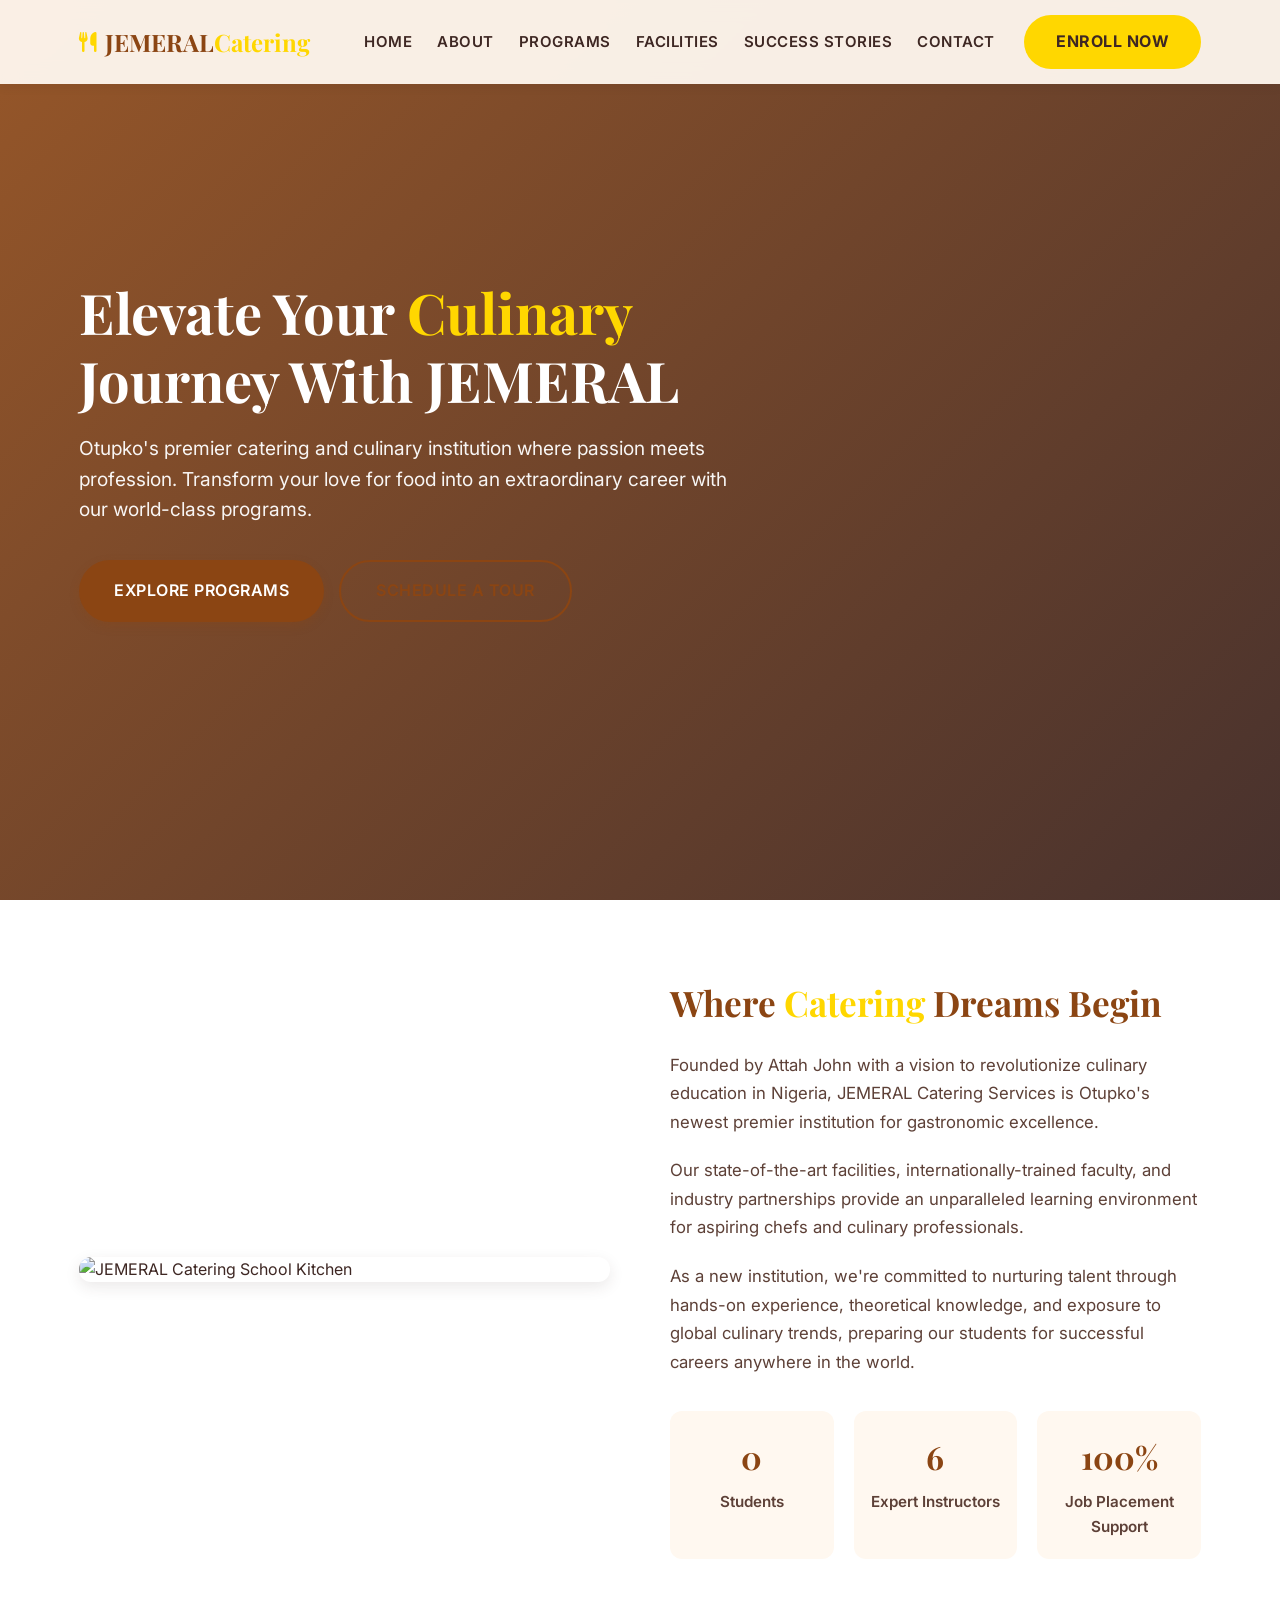
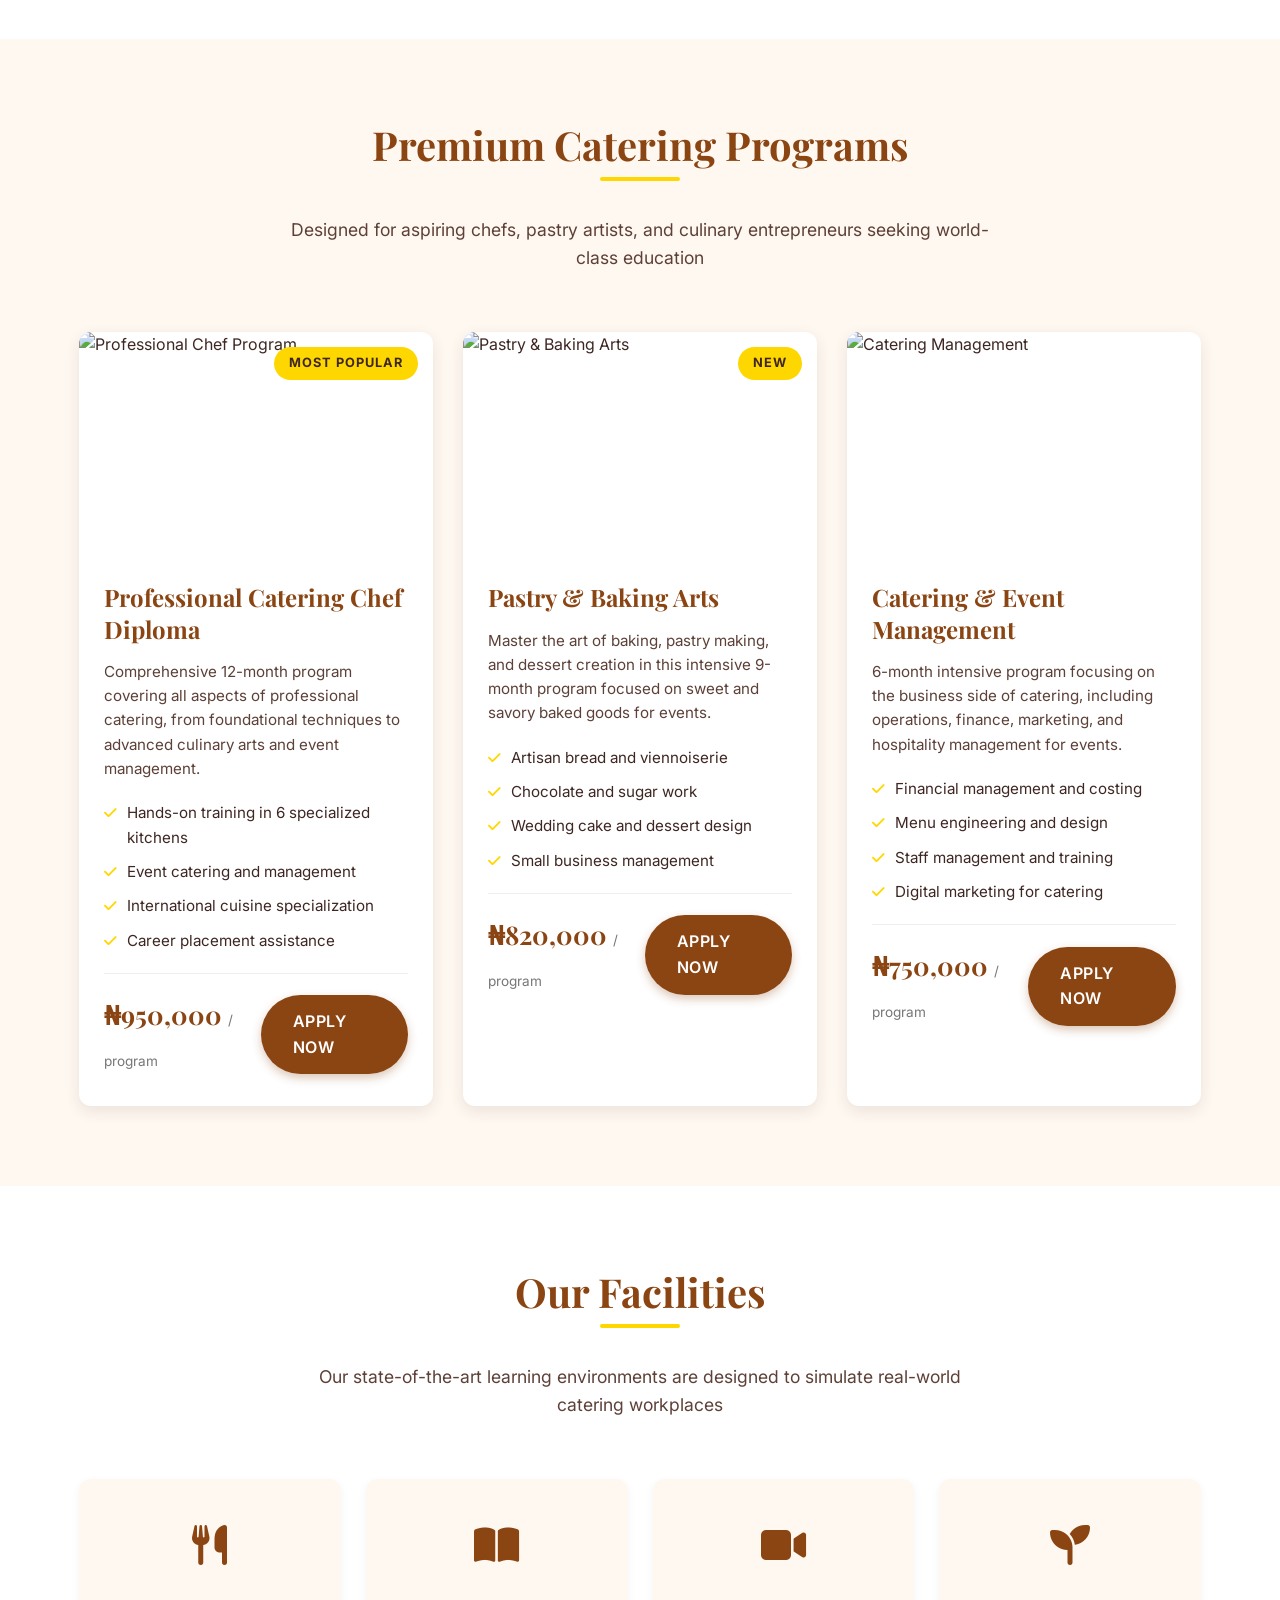
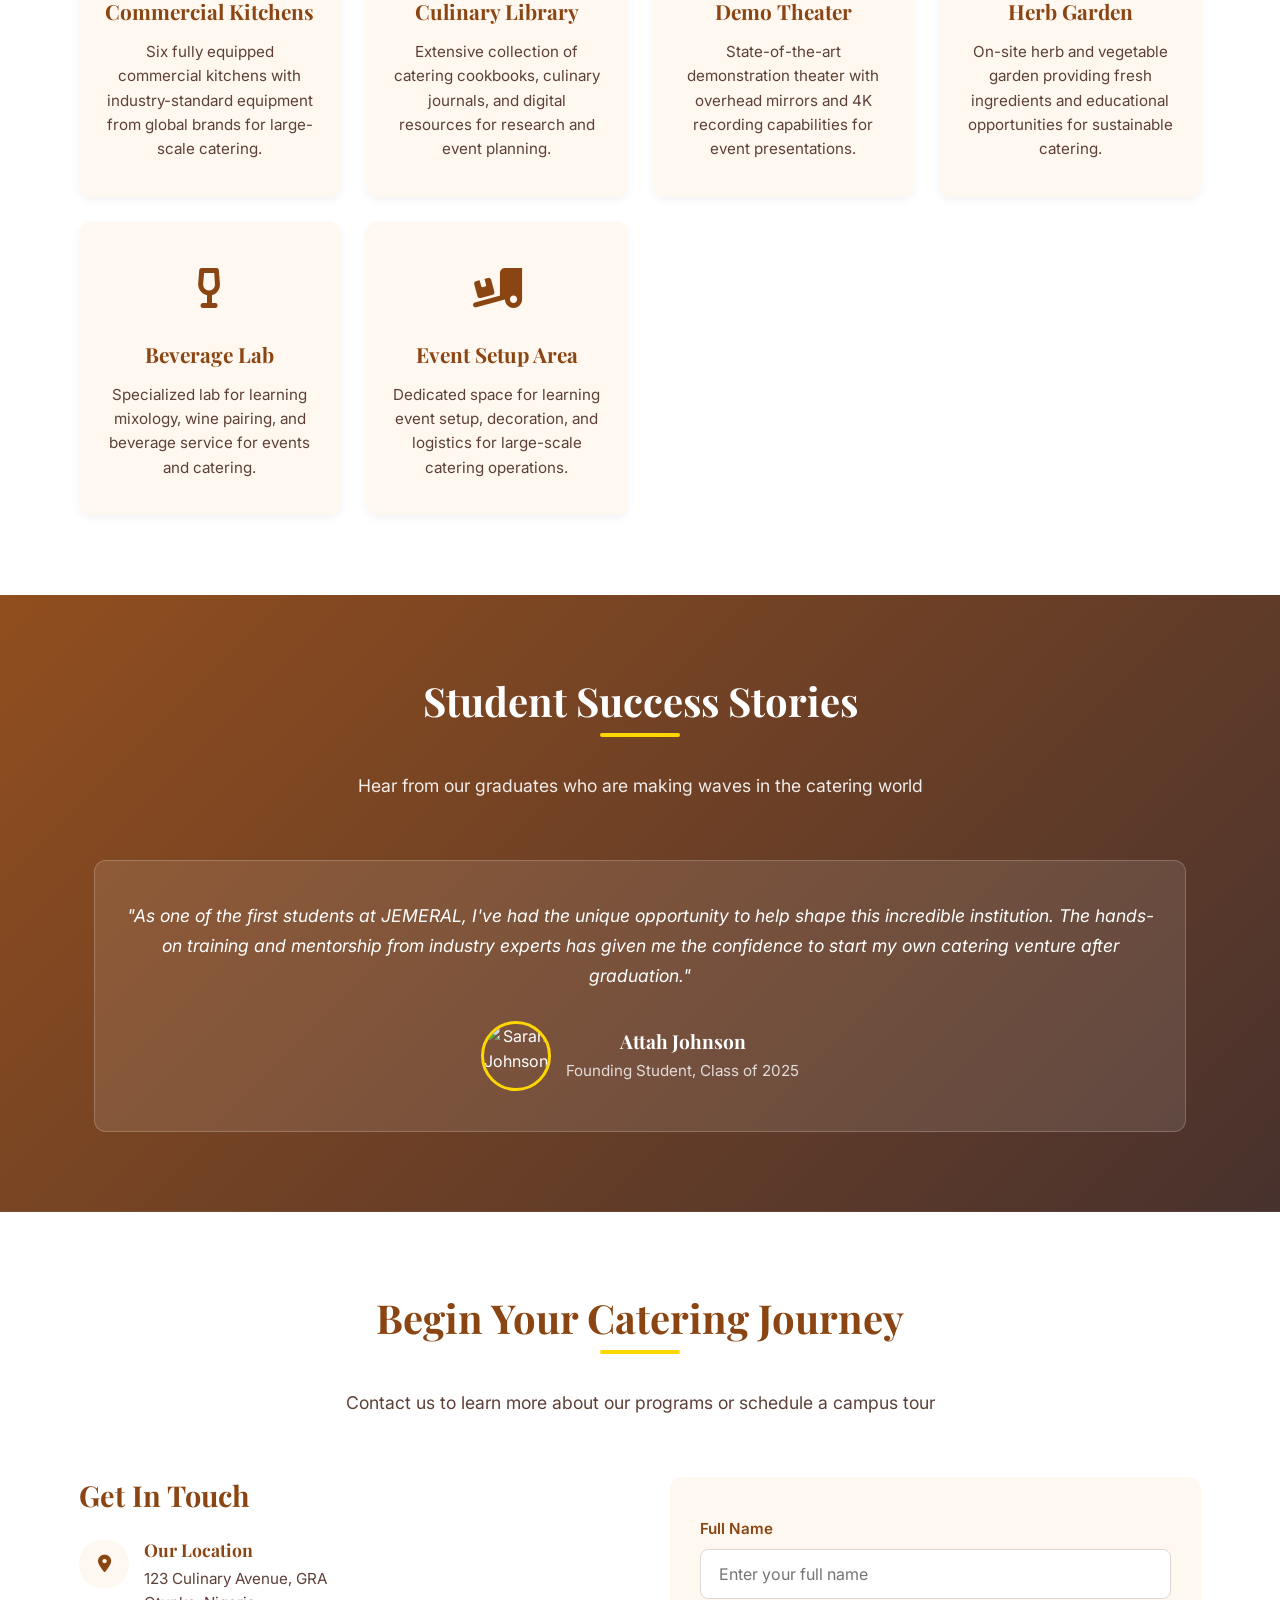
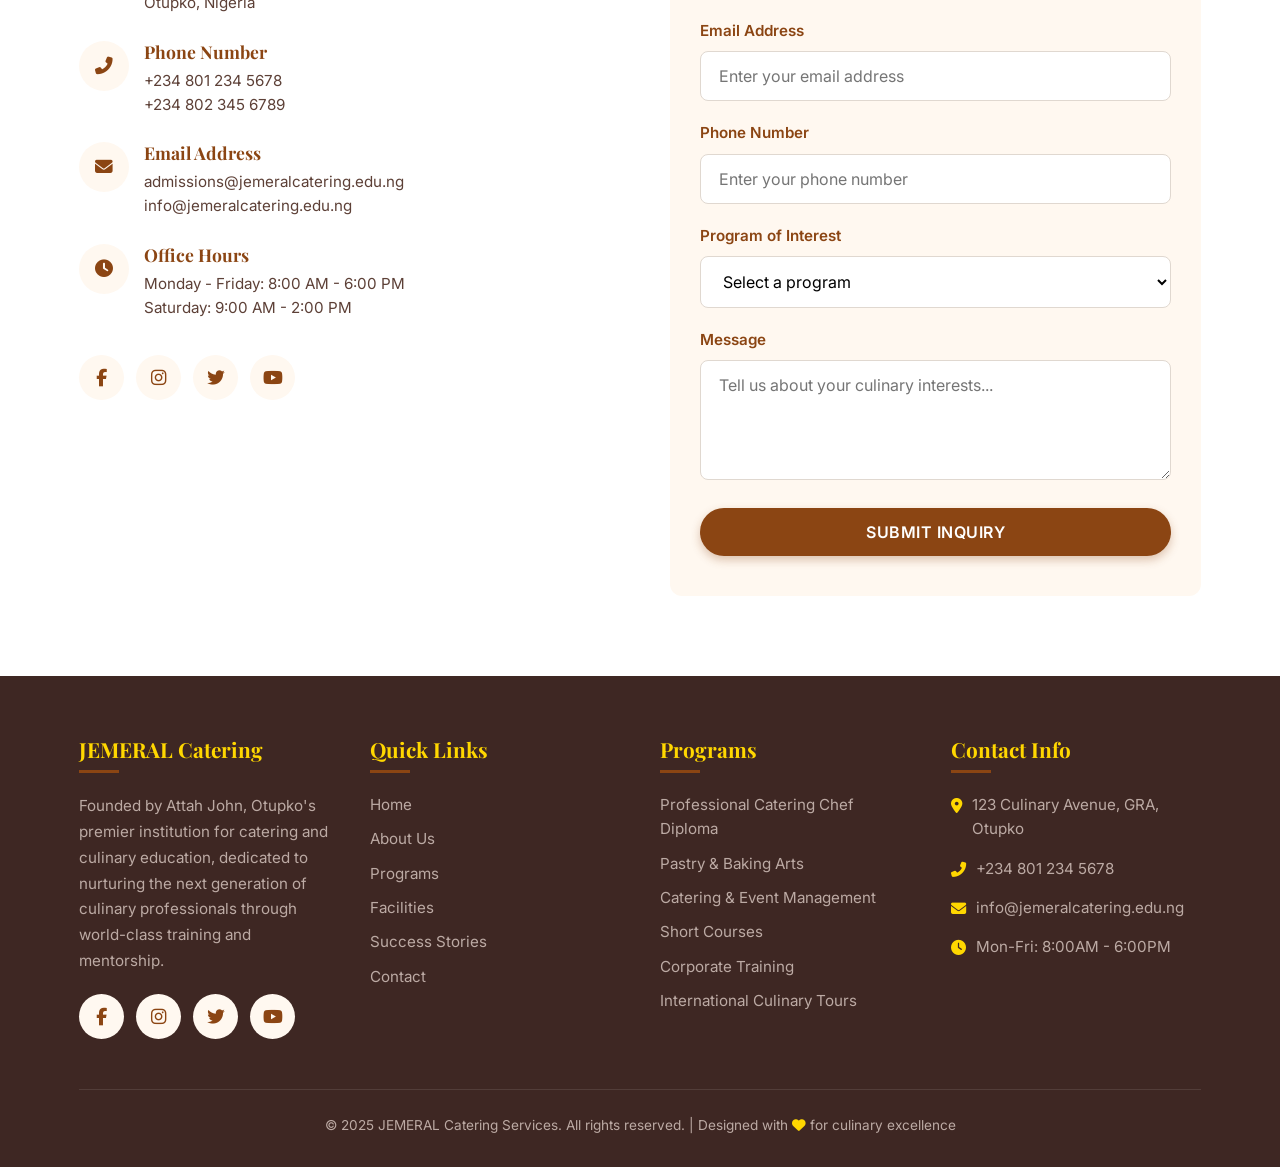
==== index.html @ 498e8bac "Add files via upload" ====
<!DOCTYPE html>
<html lang="en">
<head>
    <meta charset="UTF-8">
    <meta name="viewport" content="width=device-width, initial-scale=1.0">
    <title>JEMERAL | Premium Catering & Culinary Academy</title>
    <link rel="stylesheet" href="https://cdnjs.cloudflare.com/ajax/libs/font-awesome/6.4.0/css/all.min.css">
    <link href="https://fonts.googleapis.com/css2?family=Playfair+Display:wght@400;500;600;700&family=Inter:wght@300;400;500;600;700&display=swap" rel="stylesheet">
    <style>
        :root {
            --primary: #8B4513;
            --secondary: #D2691E;
            --accent: #CD853F;
            --light: #FFF8F0;
            --dark: #3E2723;
            --gold: #FFD700;
            --transition: all 0.3s ease;
            --shadow: 0 5px 15px rgba(62, 39, 35, 0.1);
            --radius: 12px;
        }

        * {
            margin: 0;
            padding: 0;
            box-sizing: border-box;
        }

        html {
            scroll-behavior: smooth;
        }

        body {
            font-family: 'Inter', sans-serif;
            line-height: 1.6;
            color: var(--dark);
            background-color: var(--light);
            overflow-x: hidden;
        }

        h1, h2, h3, h4, h5 {
            font-family: 'Playfair Display', serif;
            font-weight: 700;
            line-height: 1.3;
        }

        .container {
            width: 90%;
            max-width: 1200px;
            margin: 0 auto;
            padding: 0 15px;
        }

        section {
            padding: 80px 0;
        }

        .section-header {
            text-align: center;
            margin-bottom: 60px;
        }

        .section-header h2 {
            font-size: 2.5rem;
            color: var(--primary);
            margin-bottom: 20px;
            position: relative;
            display: inline-block;
        }

        .section-header h2:after {
            content: '';
            position: absolute;
            bottom: -10px;
            left: 50%;
            transform: translateX(-50%);
            width: 80px;
            height: 4px;
            background: var(--gold);
            border-radius: 2px;
        }

        .section-header p {
            max-width: 700px;
            margin: 25px auto 0;
            font-size: 1.1rem;
            color: #5D4037;
        }

        .btn {
            display: inline-flex;
            align-items: center;
            justify-content: center;
            padding: 14px 32px;
            border-radius: 50px;
            font-weight: 600;
            text-decoration: none;
            transition: var(--transition);
            position: relative;
            overflow: hidden;
            border: none;
            cursor: pointer;
            font-size: 1rem;
            letter-spacing: 0.5px;
            text-transform: uppercase;
            font-family: 'Inter', sans-serif;
        }

        .btn-primary {
            background: var(--primary);
            color: white;
            box-shadow: 0 4px 10px rgba(139, 69, 19, 0.3);
        }

        .btn-primary:hover {
            transform: translateY(-3px);
            box-shadow: 0 8px 20px rgba(139, 69, 19, 0.4);
        }

        .btn-secondary {
            background: transparent;
            color: var(--primary);
            border: 2px solid var(--primary);
        }

        .btn-secondary:hover {
            background: var(--primary);
            color: white;
            transform: translateY(-3px);
        }

        .btn-gold {
            background: var(--gold);
            color: var(--dark);
            font-weight: 700;
        }

        .btn-gold:hover {
            background: #e6c200;
            transform: translateY(-3px);
            box-shadow: 0 8px 20px rgba(255, 215, 0, 0.3);
        }

        /* Header Styles */
        header {
            position: fixed;
            top: 0;
            left: 0;
            width: 100%;
            z-index: 1000;
            padding: 15px 0;
            transition: var(--transition);
            background: rgba(255, 248, 240, 0.95);
            backdrop-filter: blur(10px);
            box-shadow: 0 2px 10px rgba(62, 39, 35, 0.1);
        }

        .header-container {
            display: flex;
            justify-content: space-between;
            align-items: center;
        }

        .logo {
            font-family: 'Playfair Display', serif;
            font-size: 24px;
            font-weight: 700;
            color: var(--primary);
            text-decoration: none;
            display: flex;
            align-items: center;
        }

        .logo span {
            color: var(--gold);
        }

        .logo i {
            margin-right: 8px;
            font-size: 20px;
            color: var(--gold);
        }

        nav ul {
            display: flex;
            list-style: none;
        }

        nav ul li {
            margin-left: 25px;
        }

        nav ul li a {
            text-decoration: none;
            color: var(--dark);
            font-weight: 600;
            font-size: 15px;
            transition: var(--transition);
            position: relative;
            text-transform: uppercase;
            letter-spacing: 0.5px;
        }

        nav ul li a:hover {
            color: var(--primary);
        }

        .header-actions {
            display: flex;
            align-items: center;
            gap: 12px;
        }

        .mobile-toggle {
            display: none;
            font-size: 22px;
            cursor: pointer;
            color: var(--primary);
            background: none;
            border: none;
            padding: 5px;
        }

        /* Mobile Menu */
        .mobile-menu {
            position: fixed;
            top: 0;
            right: -300px;
            width: 280px;
            height: 100vh;
            background: white;
            z-index: 1200;
            transition: right 0.3s ease;
            box-shadow: -3px 0 15px rgba(0, 0, 0, 0.1);
            padding: 20px;
            overflow-y: auto;
        }

        .mobile-menu.active {
            right: 0;
        }

        .close-menu {
            position: absolute;
            top: 20px;
            right: 20px;
            font-size: 24px;
            color: var(--primary);
            cursor: pointer;
            background: none;
            border: none;
        }

        .mobile-nav ul {
            display: block;
            margin-top: 60px;
        }

        .mobile-nav ul li {
            margin: 12px 0;
            text-align: center;
        }

        .mobile-nav ul li a {
            display: block;
            padding: 14px;
            color: var(--dark);
            font-size: 17px;
            text-decoration: none;
            border-radius: 8px;
            transition: var(--transition);
            font-weight: 600;
        }

        .mobile-nav ul li a:hover {
            background: var(--light);
            color: var(--primary);
        }

        .mobile-overlay {
            position: fixed;
            top: 0;
            left: 0;
            width: 100%;
            height: 100%;
            background: rgba(0, 0, 0, 0.7);
            z-index: 1100;
            opacity: 0;
            visibility: hidden;
            transition: var(--transition);
        }

        .mobile-overlay.active {
            opacity: 1;
            visibility: visible;
        }

        /* Hero Section */
        .hero {
            height: 100vh;
            min-height: 800px;
            display: flex;
            align-items: center;
            position: relative;
            overflow: hidden;
            background: linear-gradient(135deg, rgba(139, 69, 19, 0.9) 0%, rgba(62, 39, 35, 0.95) 100%), url('https://images.unsplash.com/photo-1556909211-8a01a7b0c8cc?ixlib=rb-1.2.1&auto=format&fit=crop&w=1950&q=80');
            background-size: cover;
            background-position: center;
            color: white;
            padding-top: 80px;
        }

        .hero-content {
            max-width: 750px;
            position: relative;
            z-index: 2;
        }

        .hero h1 {
            font-size: 3.5rem;
            margin-bottom: 20px;
            line-height: 1.2;
        }

        .hero h1 span {
            color: var(--gold);
        }

        .hero p {
            font-size: 1.2rem;
            margin-bottom: 35px;
            opacity: 0.95;
            max-width: 650px;
        }

        .hero-btns {
            display: flex;
            gap: 15px;
        }

        .hero-btns .btn {
            padding: 16px 35px;
            font-size: 1rem;
        }

        /* About Section */
        .about {
            background: white;
        }

        .about-content {
            display: grid;
            grid-template-columns: 1fr 1fr;
            gap: 60px;
            align-items: center;
        }

        .about-image {
            position: relative;
            border-radius: var(--radius);
            overflow: hidden;
            box-shadow: var(--shadow);
        }

        .about-image img {
            width: 100%;
            height: auto;
            display: block;
            transition: var(--transition);
        }

        .about-text h2 {
            font-size: 2.2rem;
            margin-bottom: 25px;
            color: var(--primary);
        }

        .about-text h2 span {
            color: var(--gold);
        }

        .about-text p {
            margin-bottom: 20px;
            color: #5D4037;
            font-size: 1.05rem;
            line-height: 1.7;
        }

        .stats {
            display: grid;
            grid-template-columns: repeat(3, 1fr);
            gap: 20px;
            margin-top: 35px;
        }

        .stat-item {
            text-align: center;
            padding: 20px 10px;
            border-radius: var(--radius);
            background: var(--light);
            transition: var(--transition);
        }

        .stat-number {
            font-size: 2rem;
            font-weight: 700;
            color: var(--primary);
            margin-bottom: 8px;
            font-family: 'Playfair Display', serif;
        }

        .stat-text {
            font-size: 0.95rem;
            color: #5D4037;
            font-weight: 600;
        }

        /* Programs Section */
        .programs {
            background: var(--light);
        }

        .programs-grid {
            display: grid;
            grid-template-columns: repeat(auto-fit, minmax(320px, 1fr));
            gap: 30px;
        }

        .program-card {
            background: white;
            border-radius: var(--radius);
            overflow: hidden;
            box-shadow: var(--shadow);
            transition: var(--transition);
            position: relative;
        }

        .program-image {
            height: 220px;
            overflow: hidden;
            position: relative;
        }

        .program-image img {
            width: 100%;
            height: 100%;
            object-fit: cover;
            transition: var(--transition);
        }

        .program-badge {
            position: absolute;
            top: 15px;
            right: 15px;
            background: var(--gold);
            color: var(--dark);
            padding: 6px 15px;
            border-radius: 50px;
            font-size: 0.8rem;
            font-weight: 700;
            text-transform: uppercase;
            letter-spacing: 1px;
        }

        .program-content {
            padding: 30px 25px;
        }

        .program-content h3 {
            font-size: 1.5rem;
            margin-bottom: 15px;
            color: var(--primary);
        }

        .program-content p {
            color: #5D4037;
            margin-bottom: 20px;
            font-size: 0.95rem;
        }

        .program-features {
            list-style: none;
            margin-bottom: 20px;
        }

        .program-features li {
            margin-bottom: 10px;
            display: flex;
            align-items: flex-start;
            font-size: 0.95rem;
        }

        .program-features li i {
            color: var(--gold);
            margin-right: 10px;
            font-size: 0.9rem;
            margin-top: 5px;
        }

        .program-price {
            display: flex;
            justify-content: space-between;
            align-items: center;
            margin-top: 20px;
            padding-top: 20px;
            border-top: 1px solid #eee;
        }

        .price {
            font-size: 1.6rem;
            font-weight: 700;
            color: var(--primary);
            font-family: 'Playfair Display', serif;
        }

        .price span {
            font-size: 0.85rem;
            color: #777;
            font-weight: 400;
            font-family: 'Inter', sans-serif;
        }

        /* Facilities Section */
        .facilities {
            background: white;
        }

        .facilities-grid {
            display: grid;
            grid-template-columns: repeat(auto-fit, minmax(250px, 1fr));
            gap: 25px;
        }

        .facility-card {
            background: var(--light);
            border-radius: var(--radius);
            padding: 35px 25px;
            text-align: center;
            transition: var(--transition);
            box-shadow: 0 3px 10px rgba(0, 0, 0, 0.05);
        }

        .facility-icon {
            font-size: 2.5rem;
            color: var(--primary);
            margin-bottom: 20px;
        }

        .facility-content h3 {
            font-size: 1.3rem;
            margin-bottom: 15px;
            color: var(--primary);
        }

        .facility-content p {
            color: #5D4037;
            font-size: 0.95rem;
        }

        /* Testimonials Section */
        .testimonials {
            background: linear-gradient(135deg, rgba(139, 69, 19, 0.95) 0%, rgba(62, 39, 35, 0.95) 100%), url('https://images.unsplash.com/photo-1556909211-8a01a7b0c8cc?ixlib=rb-1.2.1&auto=format&fit=crop&w=1950&q=80');
            background-size: cover;
            background-position: center;
            color: white;
        }

        .testimonials .section-header h2 {
            color: white;
        }

        .testimonials .section-header h2:after {
            background: var(--gold);
        }

        .testimonials .section-header p {
            color: rgba(255,255,255,0.9);
        }

        .testimonial-card {
            background: rgba(255, 255, 255, 0.1);
            border-radius: var(--radius);
            padding: 40px 30px;
            text-align: center;
            margin: 0 15px;
            border: 1px solid rgba(255,255,255,0.2);
        }

        .testimonial-text {
            font-size: 1.1rem;
            font-style: italic;
            margin-bottom: 30px;
            line-height: 1.7;
        }

        .testimonial-author {
            display: flex;
            align-items: center;
            justify-content: center;
        }

        .author-image {
            width: 70px;
            height: 70px;
            border-radius: 50%;
            overflow: hidden;
            margin-right: 15px;
            border: 3px solid var(--gold);
        }

        .author-image img {
            width: 100%;
            height: 100%;
            object-fit: cover;
        }

        .author-info h4 {
            font-size: 1.2rem;
            margin-bottom: 5px;
            color: white;
        }

        .author-info p {
            color: rgba(255,255,255,0.8);
            font-size: 0.95rem;
        }

        /* Contact Section */
        .contact {
            background: white;
        }

        .contact-container {
            display: grid;
            grid-template-columns: 1fr 1fr;
            gap: 60px;
        }

        .contact-info h3 {
            font-size: 1.8rem;
            margin-bottom: 25px;
            color: var(--primary);
        }

        .contact-details {
            margin-bottom: 35px;
        }

        .contact-item {
            display: flex;
            align-items: flex-start;
            margin-bottom: 25px;
        }

        .contact-icon {
            width: 50px;
            height: 50px;
            background: var(--light);
            border-radius: 50%;
            display: flex;
            align-items: center;
            justify-content: center;
            margin-right: 15px;
            color: var(--primary);
            font-size: 1.1rem;
            flex-shrink: 0;
        }

        .contact-text h4 {
            font-size: 1.1rem;
            margin-bottom: 5px;
            color: var(--primary);
        }

        .contact-text p {
            color: #5D4037;
            font-size: 0.95rem;
        }

        .social-links {
            display: flex;
            gap: 12px;
        }

        .social-links a {
            display: flex;
            align-items: center;
            justify-content: center;
            width: 45px;
            height: 45px;
            background: var(--light);
            border-radius: 50%;
            color: var(--primary);
            text-decoration: none;
            transition: var(--transition);
            font-size: 1.1rem;
        }

        .social-links a:hover {
            background: var(--primary);
            color: white;
            transform: translateY(-3px);
        }

        .contact-form {
            background: var(--light);
            padding: 40px 30px;
            border-radius: var(--radius);
        }

        .form-group {
            margin-bottom: 20px;
        }

        .form-group label {
            display: block;
            margin-bottom: 8px;
            font-weight: 600;
            color: var(--primary);
            font-size: 0.95rem;
        }

        .form-control {
            width: 100%;
            padding: 14px 18px;
            border: 1px solid #e0d8d0;
            border-radius: 8px;
            font-size: 1rem;
            transition: var(--transition);
            font-family: 'Inter', sans-serif;
            background: white;
        }

        .form-control:focus {
            outline: none;
            border-color: var(--gold);
            box-shadow: 0 0 0 3px rgba(255, 215, 0, 0.2);
        }

        textarea.form-control {
            min-height: 120px;
            resize: vertical;
        }

        /* Footer */
        footer {
            background: var(--dark);
            color: white;
            padding: 60px 0 30px;
        }

        .footer-content {
            display: grid;
            grid-template-columns: repeat(auto-fit, minmax(250px, 1fr));
            gap: 40px;
            margin-bottom: 50px;
        }

        .footer-column h3 {
            font-size: 1.3rem;
            margin-bottom: 20px;
            color: var(--gold);
            position: relative;
            padding-bottom: 10px;
        }

        .footer-column h3:after {
            content: '';
            position: absolute;
            bottom: 0;
            left: 0;
            width: 40px;
            height: 3px;
            background: var(--primary);
        }

        .footer-about p {
            color: #bcaaa4;
            margin-bottom: 20px;
            font-size: 0.95rem;
            line-height: 1.7;
        }

        .footer-links {
            list-style: none;
        }

        .footer-links li {
            margin-bottom: 10px;
        }

        .footer-links a {
            color: #bcaaa4;
            text-decoration: none;
            transition: var(--transition);
            display: flex;
            align-items: center;
            font-size: 0.95rem;
        }

        .footer-links a:hover {
            color: var(--gold);
            padding-left: 5px;
        }

        .footer-contact li {
            display: flex;
            align-items: flex-start;
            margin-bottom: 15px;
            color: #bcaaa4;
            font-size: 0.95rem;
        }

        .footer-contact li i {
            margin-right: 10px;
            color: var(--gold);
            margin-top: 5px;
        }

        .copyright {
            text-align: center;
            padding-top: 25px;
            border-top: 1px solid rgba(255,255,255,0.1);
            color: #bcaaa4;
            font-size: 0.85rem;
        }

        .copyright a {
            color: var(--gold);
            text-decoration: none;
        }

        /* Responsive Styles */
        @media (max-width: 1024px) {
            .hero h1 {
                font-size: 3rem;
            }
            
            .about-content {
                gap: 50px;
            }
        }

        @media (max-width: 992px) {
            .about-content,
            .contact-container {
                grid-template-columns: 1fr;
                gap: 50px;
            }
            
            .hero h1 {
                font-size: 2.8rem;
            }
            
            .section-header h2 {
                font-size: 2.2rem;
            }
            
            .about-text h2 {
                font-size: 2rem;
            }
        }

        @media (max-width: 768px) {
            nav ul {
                display: none;
            }
            
            .mobile-toggle {
                display: block;
            }
            
            .hero {
                height: auto;
                min-height: 100vh;
                padding: 150px 0 80px;
            }
            
            .hero h1 {
                font-size: 2.4rem;
            }
            
            .hero p {
                font-size: 1.1rem;
            }
            
            .hero-btns {
                flex-direction: column;
                gap: 15px;
            }
            
            .hero-btns .btn {
                width: 100%;
            }
            
            .stats {
                grid-template-columns: 1fr 1fr;
                gap: 15px;
            }
            
            .programs-grid {
                grid-template-columns: 1fr;
            }
            
            .contact-form {
                padding: 30px 20px;
            }
            
            .testimonial-card {
                padding: 30px 20px;
            }
            
            .testimonial-text {
                font-size: 1rem;
            }
            
            section {
                padding: 70px 0;
            }
            
            .section-header h2 {
                font-size: 2rem;
            }
        }

        @media (max-width: 576px) {
            .container {
                width: 95%;
                padding: 0 10px;
            }
            
            .hero h1 {
                font-size: 2.1rem;
            }
            
            .hero p {
                font-size: 1rem;
            }
            
            .section-header h2 {
                font-size: 1.8rem;
            }
            
            .about-text h2 {
                font-size: 1.8rem;
            }
            
            .stats {
                grid-template-columns: 1fr;
            }
            
            .logo {
                font-size: 22px;
            }
            
            .logo i {
                font-size: 18px;
            }
            
            .mobile-menu {
                width: 260px;
            }
            
            .mobile-nav ul li a {
                font-size: 16px;
                padding: 12px;
            }
            
            .program-content {
                padding: 25px 20px;
            }
            
            .facility-card {
                padding: 30px 20px;
            }
        }
        
        @media (max-width: 400px) {
            .hero h1 {
                font-size: 1.9rem;
            }
            
            .hero-btns {
                gap: 12px;
            }
            
            .author-image {
                width: 60px;
                height: 60px;
                margin-right: 12px;
            }
            
            .author-info h4 {
                font-size: 1.1rem;
            }
        }
    </style>
</head>
<body>
    <!-- Header -->
    <header id="header">
        <div class="container header-container">
            <a href="#" class="logo"><i class="fas fa-utensils"></i>JEMERAL <span>Catering</span></a>
            
            <nav>
                <ul>
                    <li><a href="#home">Home</a></li>
                    <li><a href="#about">About</a></li>
                    <li><a href="#programs">Programs</a></li>
                    <li><a href="#facilities">Facilities</a></li>
                    <li><a href="#testimonials">Success Stories</a></li>
                    <li><a href="#contact">Contact</a></li>
                </ul>
            </nav>
            
            <div class="header-actions">
                <a href="#contact" class="btn btn-gold">Enroll Now</a>
                <button class="mobile-toggle" id="mobileToggle">
                    <i class="fas fa-bars"></i>
                </button>
            </div>
        </div>
    </header>

    <!-- Mobile Menu -->
    <div class="mobile-overlay" id="mobileOverlay"></div>
    <div class="mobile-menu" id="mobileMenu">
        <button class="close-menu" id="closeMenu">
            <i class="fas fa-times"></i>
        </button>
        <nav class="mobile-nav">
            <ul>
                <li><a href="#home">Home</a></li>
                <li><a href="#about">About</a></li>
                <li><a href="#programs">Programs</a></li>
                <li><a href="#facilities">Facilities</a></li>
                <li><a href="#testimonials">Success Stories</a></li>
                <li><a href="#contact">Contact</a></li>
                <li><a href="#contact" style="background: var(--gold); color: var(--dark); margin-top: 20px;">Enroll Now</a></li>
            </ul>
        </nav>
    </div>

    <!-- Hero Section -->
    <section class="hero" id="home">
        <div class="container">
            <div class="hero-content">
                <h1>Elevate Your <span>Culinary</span> Journey With JEMERAL</h1>
                <p>Otupko's premier catering and culinary institution where passion meets profession. Transform your love for food into an extraordinary career with our world-class programs.</p>
                <div class="hero-btns">
                    <a href="#programs" class="btn btn-primary">Explore Programs</a>
                    <a href="#contact" class="btn btn-secondary">Schedule a Tour</a>
                </div>
            </div>
        </div>
    </section>

    <!-- About Section -->
    <section class="about" id="about">
        <div class="container">
            <div class="about-content">
                <div class="about-image">
                    <img src="https://images.unsplash.com/photo-1556909114-f6e7ad7d3136?ixlib=rb-1.2.1&auto=format&fit=crop&w=1350&q=80" alt="JEMERAL Catering School Kitchen">
                </div>
                <div class="about-text">
                    <h2>Where <span>Catering</span> Dreams Begin</h2>
                    <p>Founded by Attah John with a vision to revolutionize culinary education in Nigeria, JEMERAL Catering Services is Otupko's newest premier institution for gastronomic excellence.</p>
                    <p>Our state-of-the-art facilities, internationally-trained faculty, and industry partnerships provide an unparalleled learning environment for aspiring chefs and culinary professionals.</p>
                    <p>As a new institution, we're committed to nurturing talent through hands-on experience, theoretical knowledge, and exposure to global culinary trends, preparing our students for successful careers anywhere in the world.</p>
                    
                    <div class="stats">
                        <div class="stat-item">
                            <div class="stat-number">0</div>
                            <div class="stat-text">Students</div>
                        </div>
                        <div class="stat-item">
                            <div class="stat-number">6</div>
                            <div class="stat-text">Expert Instructors</div>
                        </div>
                        <div class="stat-item">
                            <div class="stat-number">100%</div>
                            <div class="stat-text">Job Placement Support</div>
                        </div>
                    </div>
                </div>
            </div>
        </div>
    </section>

    <!-- Programs Section -->
    <section class="programs" id="programs">
        <div class="container">
            <div class="section-header">
                <h2>Premium Catering Programs</h2>
                <p>Designed for aspiring chefs, pastry artists, and culinary entrepreneurs seeking world-class education</p>
            </div>
            
            <div class="programs-grid">
                <div class="program-card">
                    <div class="program-image">
                        <img src="https://images.unsplash.com/photo-1556909114-f6e7ad7d3136?ixlib=rb-1.2.1&auto=format&fit=crop&w=1350&q=80" alt="Professional Chef Program">
                        <div class="program-badge">Most Popular</div>
                    </div>
                    <div class="program-content">
                        <h3>Professional Catering Chef Diploma</h3>
                        <p>Comprehensive 12-month program covering all aspects of professional catering, from foundational techniques to advanced culinary arts and event management.</p>
                        
                        <ul class="program-features">
                            <li><i class="fas fa-check"></i> Hands-on training in 6 specialized kitchens</li>
                            <li><i class="fas fa-check"></i> Event catering and management</li>
                            <li><i class="fas fa-check"></i> International cuisine specialization</li>
                            <li><i class="fas fa-check"></i> Career placement assistance</li>
                        </ul>
                        
                        <div class="program-price">
                            <div class="price">₦950,000 <span>/ program</span></div>
                            <a href="#" class="btn btn-primary">Apply Now</a>
                        </div>
                    </div>
                </div>
                
                <div class="program-card">
                    <div class="program-image">
                        <img src="https://images.unsplash.com/photo-1571115764595-644a1f56a55c?ixlib=rb-1.2.1&auto=format&fit=crop&w=1350&q=80" alt="Pastry & Baking Arts">
                        <div class="program-badge">New</div>
                    </div>
                    <div class="program-content">
                        <h3>Pastry & Baking Arts</h3>
                        <p>Master the art of baking, pastry making, and dessert creation in this intensive 9-month program focused on sweet and savory baked goods for events.</p>
                        
                        <ul class="program-features">
                            <li><i class="fas fa-check"></i> Artisan bread and viennoiserie</li>
                            <li><i class="fas fa-check"></i> Chocolate and sugar work</li>
                            <li><i class="fas fa-check"></i> Wedding cake and dessert design</li>
                            <li><i class="fas fa-check"></i> Small business management</li>
                        </ul>
                        
                        <div class="program-price">
                            <div class="price">₦820,000 <span>/ program</span></div>
                            <a href="#" class="btn btn-primary">Apply Now</a>
                        </div>
                    </div>
                </div>
                
                <div class="program-card">
                    <div class="program-image">
                        <img src="https://images.unsplash.com/photo-1517248135467-4c7edcad34c4?ixlib=rb-1.2.1&auto=format&fit=crop&w=1350&q=80" alt="Catering Management">
                    </div>
                    <div class="program-content">
                        <h3>Catering & Event Management</h3>
                        <p>6-month intensive program focusing on the business side of catering, including operations, finance, marketing, and hospitality management for events.</p>
                        
                        <ul class="program-features">
                            <li><i class="fas fa-check"></i> Financial management and costing</li>
                            <li><i class="fas fa-check"></i> Menu engineering and design</li>
                            <li><i class="fas fa-check"></i> Staff management and training</li>
                            <li><i class="fas fa-check"></i> Digital marketing for catering</li>
                        </ul>
                        
                        <div class="program-price">
                            <div class="price">₦750,000 <span>/ program</span></div>
                            <a href="#" class="btn btn-primary">Apply Now</a>
                        </div>
                    </div>
                </div>
            </div>
        </div>
    </section>

    <!-- Facilities Section -->
    <section class="facilities" id="facilities">
        <div class="container">
            <div class="section-header">
                <h2>Our Facilities</h2>
                <p>Our state-of-the-art learning environments are designed to simulate real-world catering workplaces</p>
            </div>
            
            <div class="facilities-grid">
                <div class="facility-card">
                    <div class="facility-icon">
                        <i class="fas fa-utensils"></i>
                    </div>
                    <div class="facility-content">
                        <h3>Commercial Kitchens</h3>
                        <p>Six fully equipped commercial kitchens with industry-standard equipment from global brands for large-scale catering.</p>
                    </div>
                </div>
                
                <div class="facility-card">
                    <div class="facility-icon">
                        <i class="fas fa-book-open"></i>
                    </div>
                    <div class="facility-content">
                        <h3>Culinary Library</h3>
                        <p>Extensive collection of catering cookbooks, culinary journals, and digital resources for research and event planning.</p>
                    </div>
                </div>
                
                <div class="facility-card">
                    <div class="facility-icon">
                        <i class="fas fa-video"></i>
                    </div>
                    <div class="facility-content">
                        <h3>Demo Theater</h3>
                        <p>State-of-the-art demonstration theater with overhead mirrors and 4K recording capabilities for event presentations.</p>
                    </div>
                </div>
                
                <div class="facility-card">
                    <div class="facility-icon">
                        <i class="fas fa-seedling"></i>
                    </div>
                    <div class="facility-content">
                        <h3>Herb Garden</h3>
                        <p>On-site herb and vegetable garden providing fresh ingredients and educational opportunities for sustainable catering.</p>
                    </div>
                </div>
                
                <div class="facility-card">
                    <div class="facility-icon">
                        <i class="fas fa-wine-glass-alt"></i>
                    </div>
                    <div class="facility-content">
                        <h3>Beverage Lab</h3>
                        <p>Specialized lab for learning mixology, wine pairing, and beverage service for events and catering.</p>
                    </div>
                </div>
                
                <div class="facility-card">
                    <div class="facility-icon">
                        <i class="fas fa-truck-loading"></i>
                    </div>
                    <div class="facility-content">
                        <h3>Event Setup Area</h3>
                        <p>Dedicated space for learning event setup, decoration, and logistics for large-scale catering operations.</p>
                    </div>
                </div>
            </div>
        </div>
    </section>

    <!-- Testimonials Section -->
    <section class="testimonials" id="testimonials">
        <div class="container">
            <div class="section-header">
                <h2>Student Success Stories</h2>
                <p>Hear from our graduates who are making waves in the catering world</p>
            </div>
            
            <div class="testimonial-card">
                <p class="testimonial-text">"As one of the first students at JEMERAL, I've had the unique opportunity to help shape this incredible institution. The hands-on training and mentorship from industry experts has given me the confidence to start my own catering venture after graduation."</p>
                <div class="testimonial-author">
                    <div class="author-image">
                        <img src="https://randomuser.me/api/portraits/women/67.jpg" alt="Sarah Johnson">
                    </div>
                    <div class="author-info">
                        <h4>Attah Johnson</h4>
                        <p>Founding Student, Class of 2025</p>
                    </div>
                </div>
            </div>
        </div>
    </section>

    <!-- Contact Section -->
    <section class="contact" id="contact">
        <div class="container">
            <div class="section-header">
                <h2>Begin Your Catering Journey</h2>
                <p>Contact us to learn more about our programs or schedule a campus tour</p>
            </div>
            
            <div class="contact-container">
                <div class="contact-info">
                    <h3>Get In Touch</h3>
                    
                    <div class="contact-details">
                        <div class="contact-item">
                            <div class="contact-icon">
                                <i class="fas fa-map-marker-alt"></i>
                            </div>
                            <div class="contact-text">
                                <h4>Our Location</h4>
                                <p>123 Culinary Avenue, GRA<br>Otupko, Nigeria</p>
                            </div>
                        </div>
                        
                        <div class="contact-item">
                            <div class="contact-icon">
                                <i class="fas fa-phone-alt"></i>
                            </div>
                            <div class="contact-text">
                                <h4>Phone Number</h4>
                                <p>+234 801 234 5678<br>+234 802 345 6789</p>
                            </div>
                        </div>
                        
                        <div class="contact-item">
                            <div class="contact-icon">
                                <i class="fas fa-envelope"></i>
                            </div>
                            <div class="contact-text">
                                <h4>Email Address</h4>
                                <p>admissions@jemeralcatering.edu.ng<br>info@jemeralcatering.edu.ng</p>
                            </div>
                        </div>
                        
                        <div class="contact-item">
                            <div class="contact-icon">
                                <i class="fas fa-clock"></i>
                            </div>
                            <div class="contact-text">
                                <h4>Office Hours</h4>
                                <p>Monday - Friday: 8:00 AM - 6:00 PM<br>Saturday: 9:00 AM - 2:00 PM</p>
                            </div>
                        </div>
                    </div>
                    
                    <div class="social-links">
                        <a href="#"><i class="fab fa-facebook-f"></i></a>
                        <a href="#"><i class="fab fa-instagram"></i></a>
                        <a href="#"><i class="fab fa-twitter"></i></a>
                        <a href="#"><i class="fab fa-youtube"></i></a>
                    </div>
                </div>
                
                <div class="contact-form">
                    <form id="inquiryForm">
                        <div class="form-group">
                            <label for="name">Full Name</label>
                            <input type="text" id="name" class="form-control" required placeholder="Enter your full name">
                        </div>
                        
                        <div class="form-group">
                            <label for="email">Email Address</label>
                            <input type="email" id="email" class="form-control" required placeholder="Enter your email address">
                        </div>
                        
                        <div class="form-group">
                            <label for="phone">Phone Number</label>
                            <input type="tel" id="phone" class="form-control" required placeholder="Enter your phone number">
                        </div>
                        
                        <div class="form-group">
                            <label for="program">Program of Interest</label>
                            <select id="program" class="form-control" required>
                                <option value="">Select a program</option>
                                <option value="chef">Professional Catering Chef Diploma</option>
                                <option value="pastry">Pastry & Baking Arts</option>
                                <option value="management">Catering & Event Management</option>
                                <option value="other">Other</option>
                            </select>
                        </div>
                        
                        <div class="form-group">
                            <label for="message">Message</label>
                            <textarea id="message" class="form-control" required placeholder="Tell us about your culinary interests..."></textarea>
                        </div>
                        
                        <button type="submit" class="btn btn-primary" style="width: 100%;">Submit Inquiry</button>
                    </form>
                </div>
            </div>
        </div>
    </section>

    <!-- Footer -->
    <footer>
        <div class="container">
            <div class="footer-content">
                <div class="footer-column footer-about">
                    <h3>JEMERAL Catering</h3>
                    <p>Founded by Attah John, Otupko's premier institution for catering and culinary education, dedicated to nurturing the next generation of culinary professionals through world-class training and mentorship.</p>
                    <div class="social-links">
                        <a href="#"><i class="fab fa-facebook-f"></i></a>
                        <a href="#"><i class="fab fa-instagram"></i></a>
                        <a href="#"><i class="fab fa-twitter"></i></a>
                        <a href="#"><i class="fab fa-youtube"></i></a>
                    </div>
                </div>
                
                <div class="footer-column">
                    <h3>Quick Links</h3>
                    <ul class="footer-links">
                        <li><a href="#home">Home</a></li>
                        <li><a href="#about">About Us</a></li>
                        <li><a href="#programs">Programs</a></li>
                        <li><a href="#facilities">Facilities</a></li>
                        <li><a href="#testimonials">Success Stories</a></li>
                        <li><a href="#contact">Contact</a></li>
                    </ul>
                </div>
                
                <div class="footer-column">
                    <h3>Programs</h3>
                    <ul class="footer-links">
                        <li><a href="#">Professional Catering Chef Diploma</a></li>
                        <li><a href="#">Pastry & Baking Arts</a></li>
                        <li><a href="#">Catering & Event Management</a></li>
                        <li><a href="#">Short Courses</a></li>
                        <li><a href="#">Corporate Training</a></li>
                        <li><a href="#">International Culinary Tours</a></li>
                    </ul>
                </div>
                
                <div class="footer-column">
                    <h3>Contact Info</h3>
                    <ul class="footer-contact">
                        <li><i class="fas fa-map-marker-alt"></i> 123 Culinary Avenue, GRA, Otupko</li>
                        <li><i class="fas fa-phone-alt"></i> +234 801 234 5678</li>
                        <li><i class="fas fa-envelope"></i> info@jemeralcatering.edu.ng</li>
                        <li><i class="fas fa-clock"></i> Mon-Fri: 8:00AM - 6:00PM</li>
                    </ul>
                </div>
            </div>
            
            <div class="copyright">
                <p>&copy; 2025 JEMERAL Catering Services. All rights reserved. | Designed with <i class="fas fa-heart" style="color: #FFD700;"></i> for culinary excellence</p>
            </div>
        </div>
    </footer>

    <script>
        // Mobile menu functionality
        const mobileToggle = document.getElementById('mobileToggle');
        const mobileMenu = document.getElementById('mobileMenu');
        const mobileOverlay = document.getElementById('mobileOverlay');
        const closeMenu = document.getElementById('closeMenu');

        mobileToggle.addEventListener('click', function() {
            mobileMenu.classList.add('active');
            mobileOverlay.classList.add('active');
            document.body.style.overflow = 'hidden';
        });

        closeMenu.addEventListener('click', function() {
            mobileMenu.classList.remove('active');
            mobileOverlay.classList.remove('active');
            document.body.style.overflow = 'auto';
        });

        mobileOverlay.addEventListener('click', function() {
            mobileMenu.classList.remove('active');
            mobileOverlay.classList.remove('active');
            document.body.style.overflow = 'auto';
        });

        // Close mobile menu when clicking on a link
        document.querySelectorAll('.mobile-nav a').forEach(link => {
            link.addEventListener('click', function() {
                mobileMenu.classList.remove('active');
                mobileOverlay.classList.remove('active');
                document.body.style.overflow = 'auto';
            });
        });

        // Form submission
        document.getElementById('inquiryForm').addEventListener('submit', function(e) {
            e.preventDefault();
            alert('Thank you for your inquiry! Our admissions team will contact you within 24 hours.');
            this.reset();
        });

        // Smooth scrolling for navigation links
        document.querySelectorAll('a[href^="#"]').forEach(anchor => {
            anchor.addEventListener('click', function(e) {
                if (this.getAttribute('type') === 'submit') {
                    return;
                }
                
                e.preventDefault();
                
                const targetId = this.getAttribute('href');
                if (targetId === '#') return;
                
                const targetSection = document.querySelector(targetId);
                if (targetSection) {
                    window.scrollTo({
                        top: targetSection.offsetTop - 80,
                        behavior: 'smooth'
                    });
                }
            });
        });
    </script>
</body>
</html>
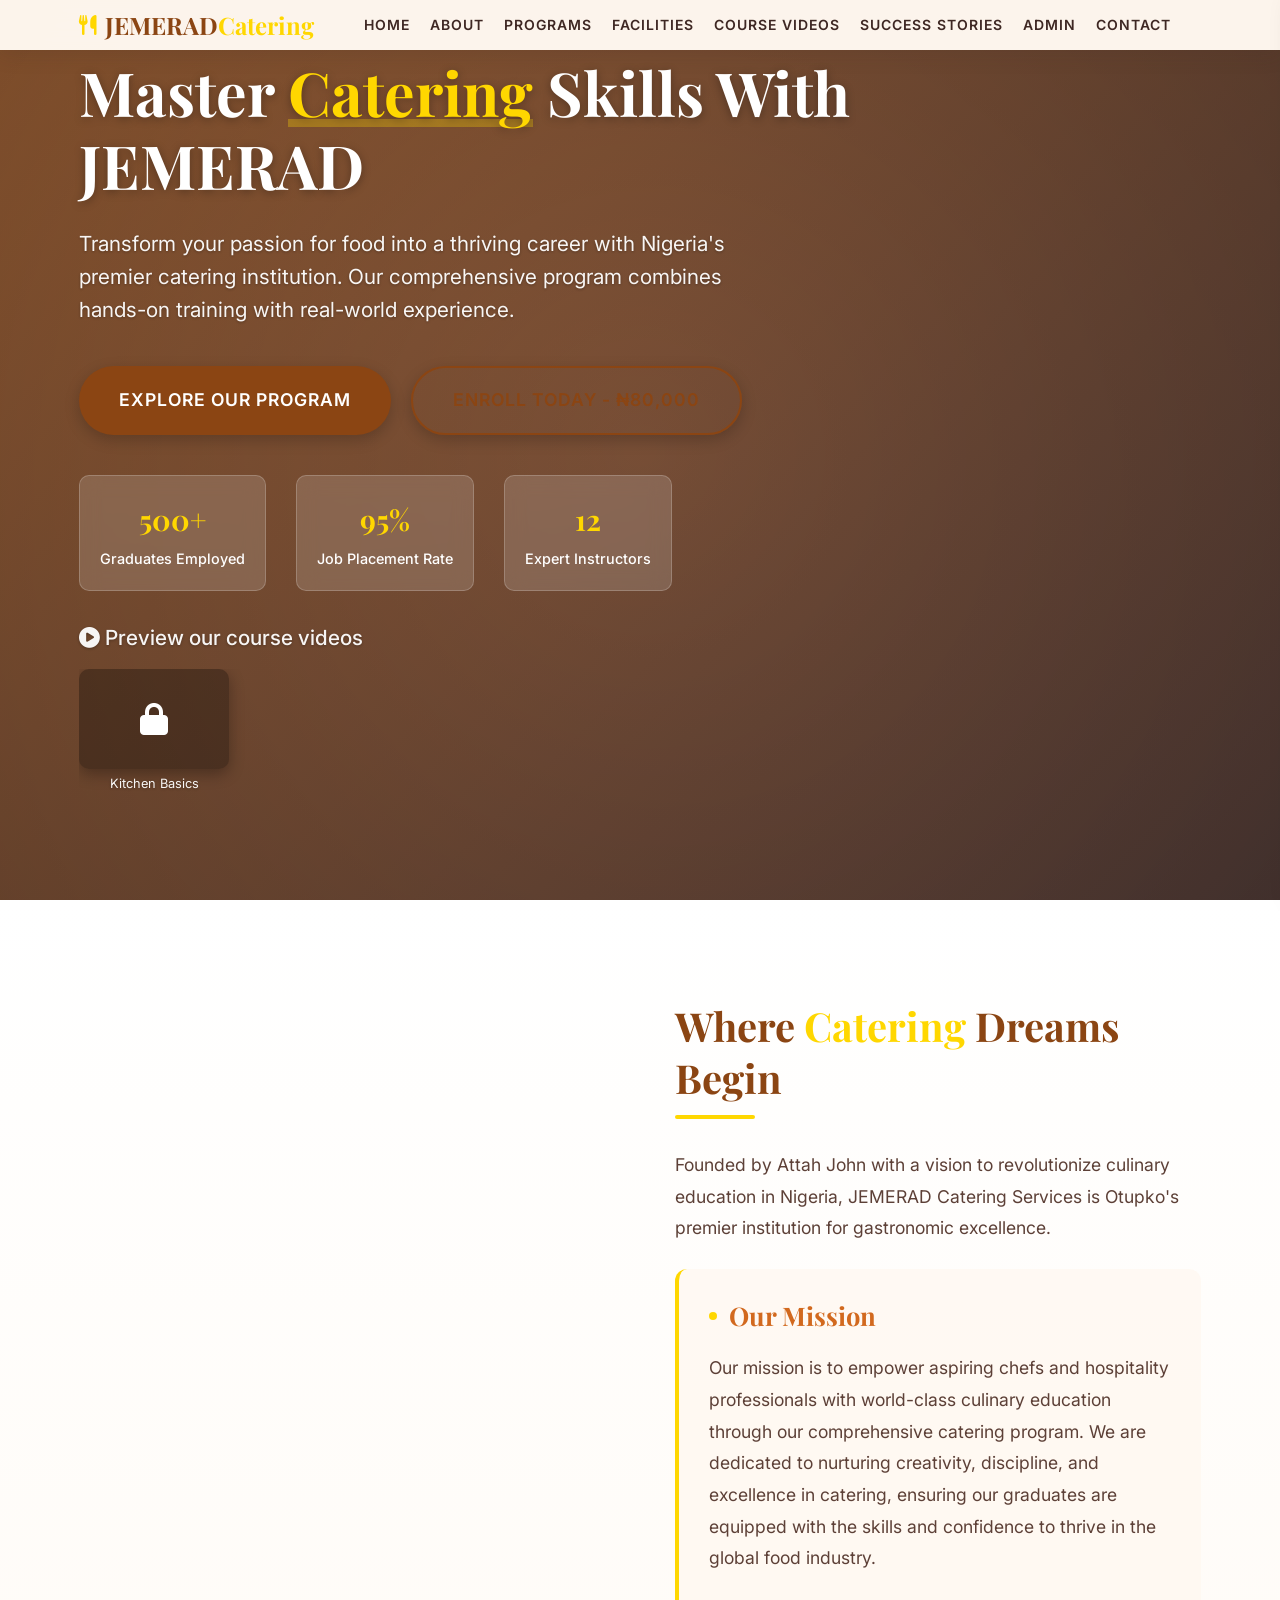
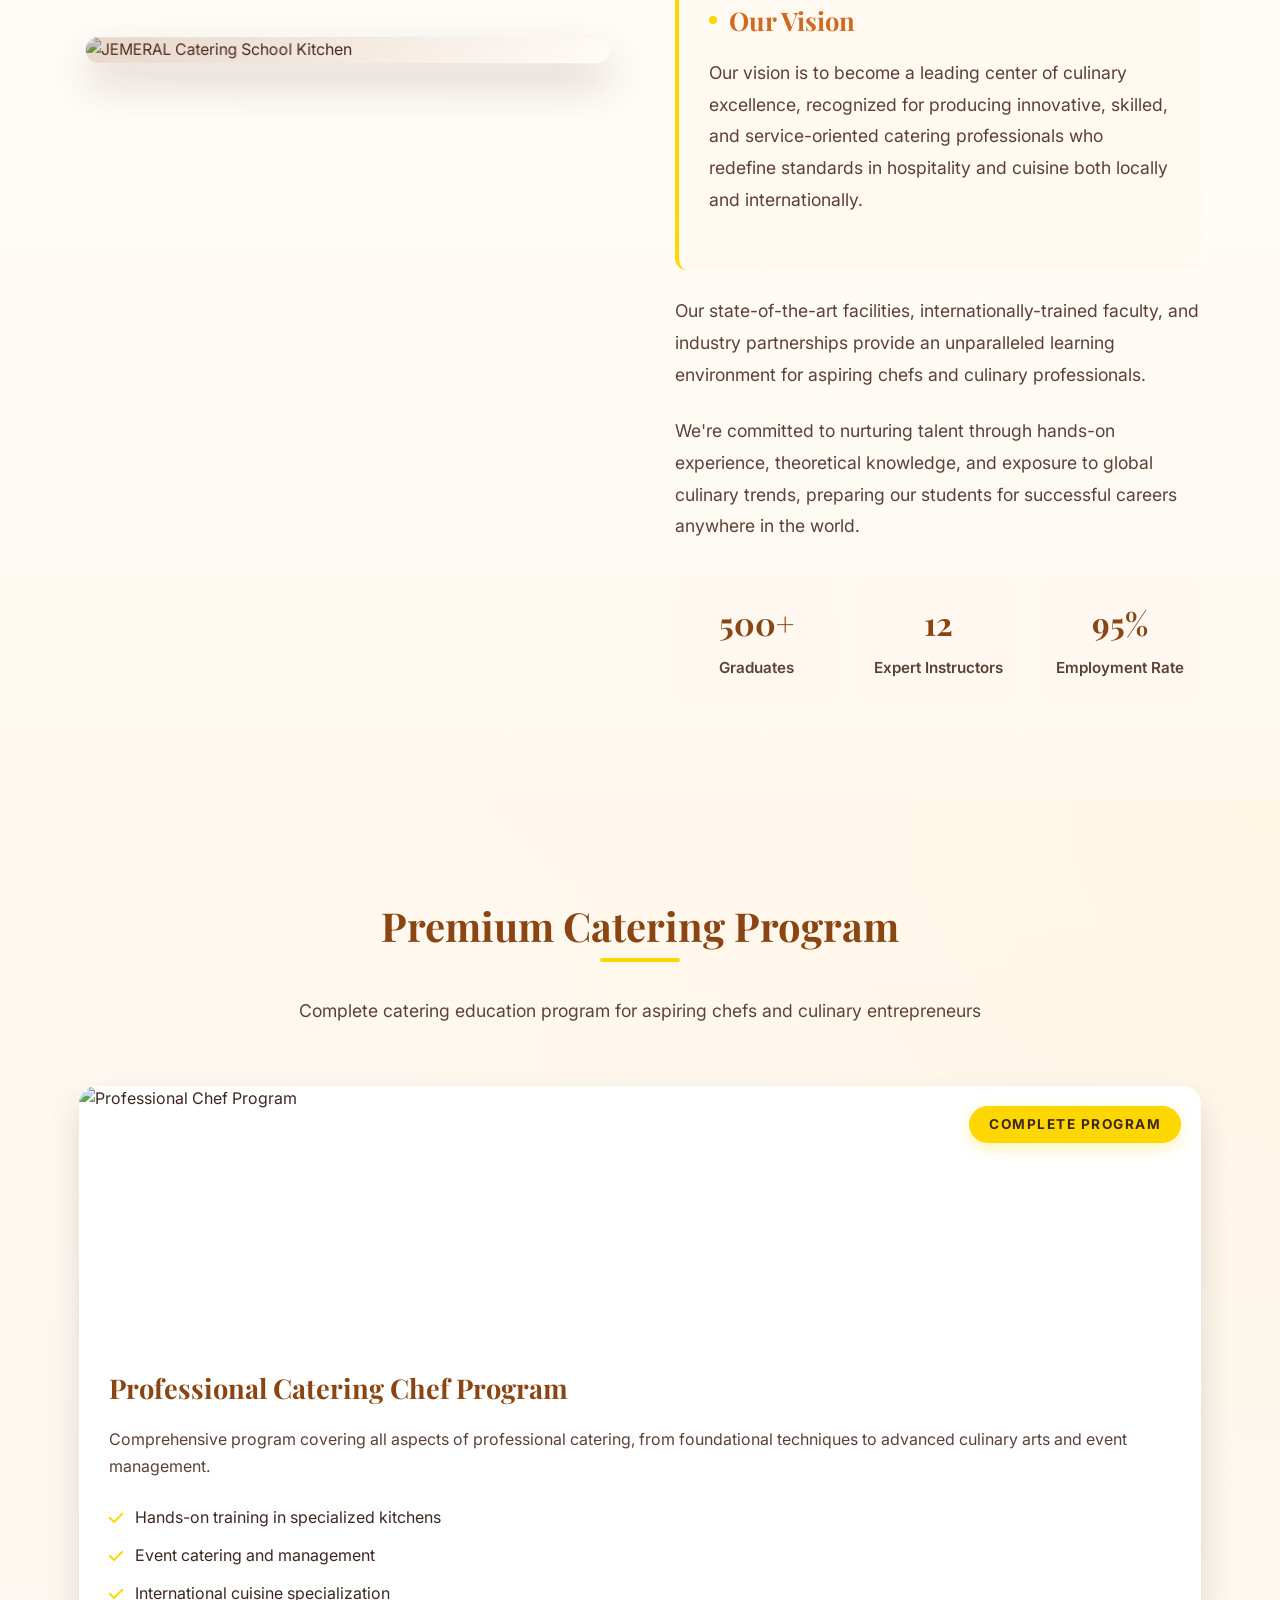
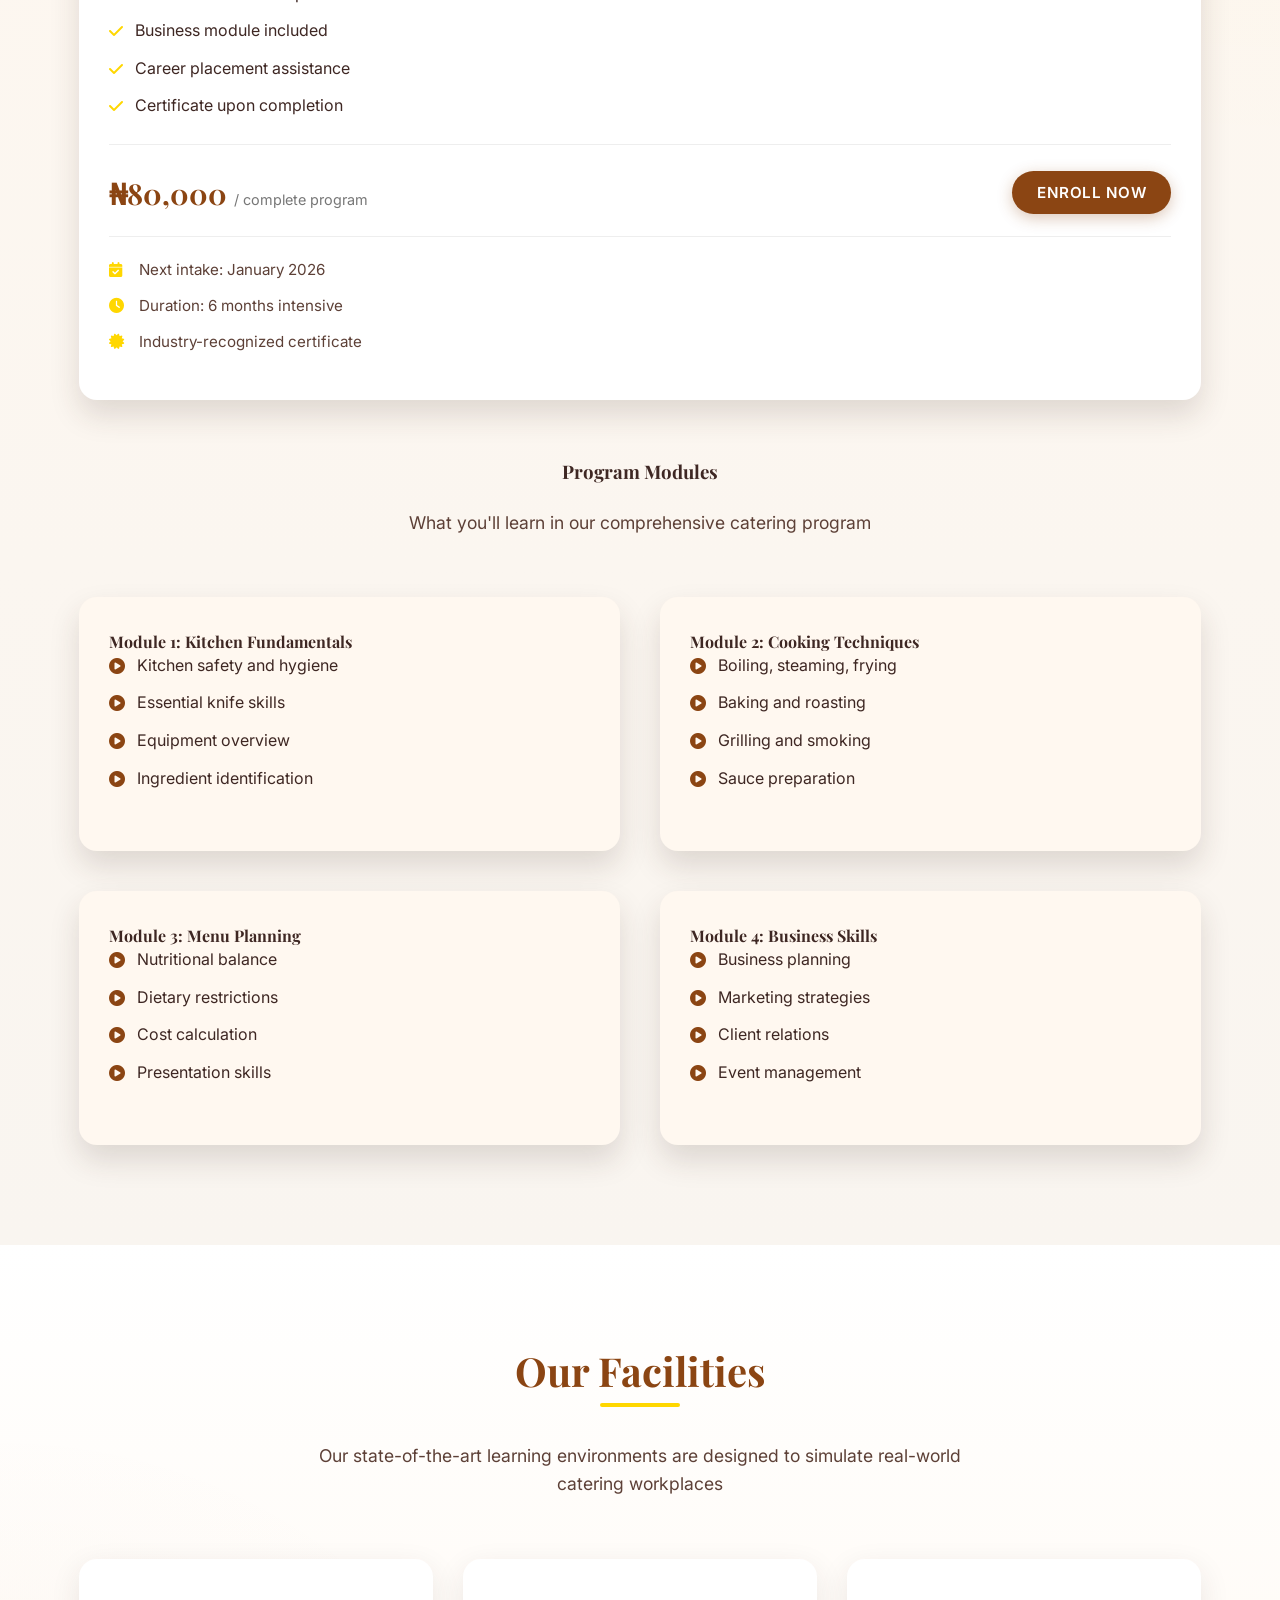
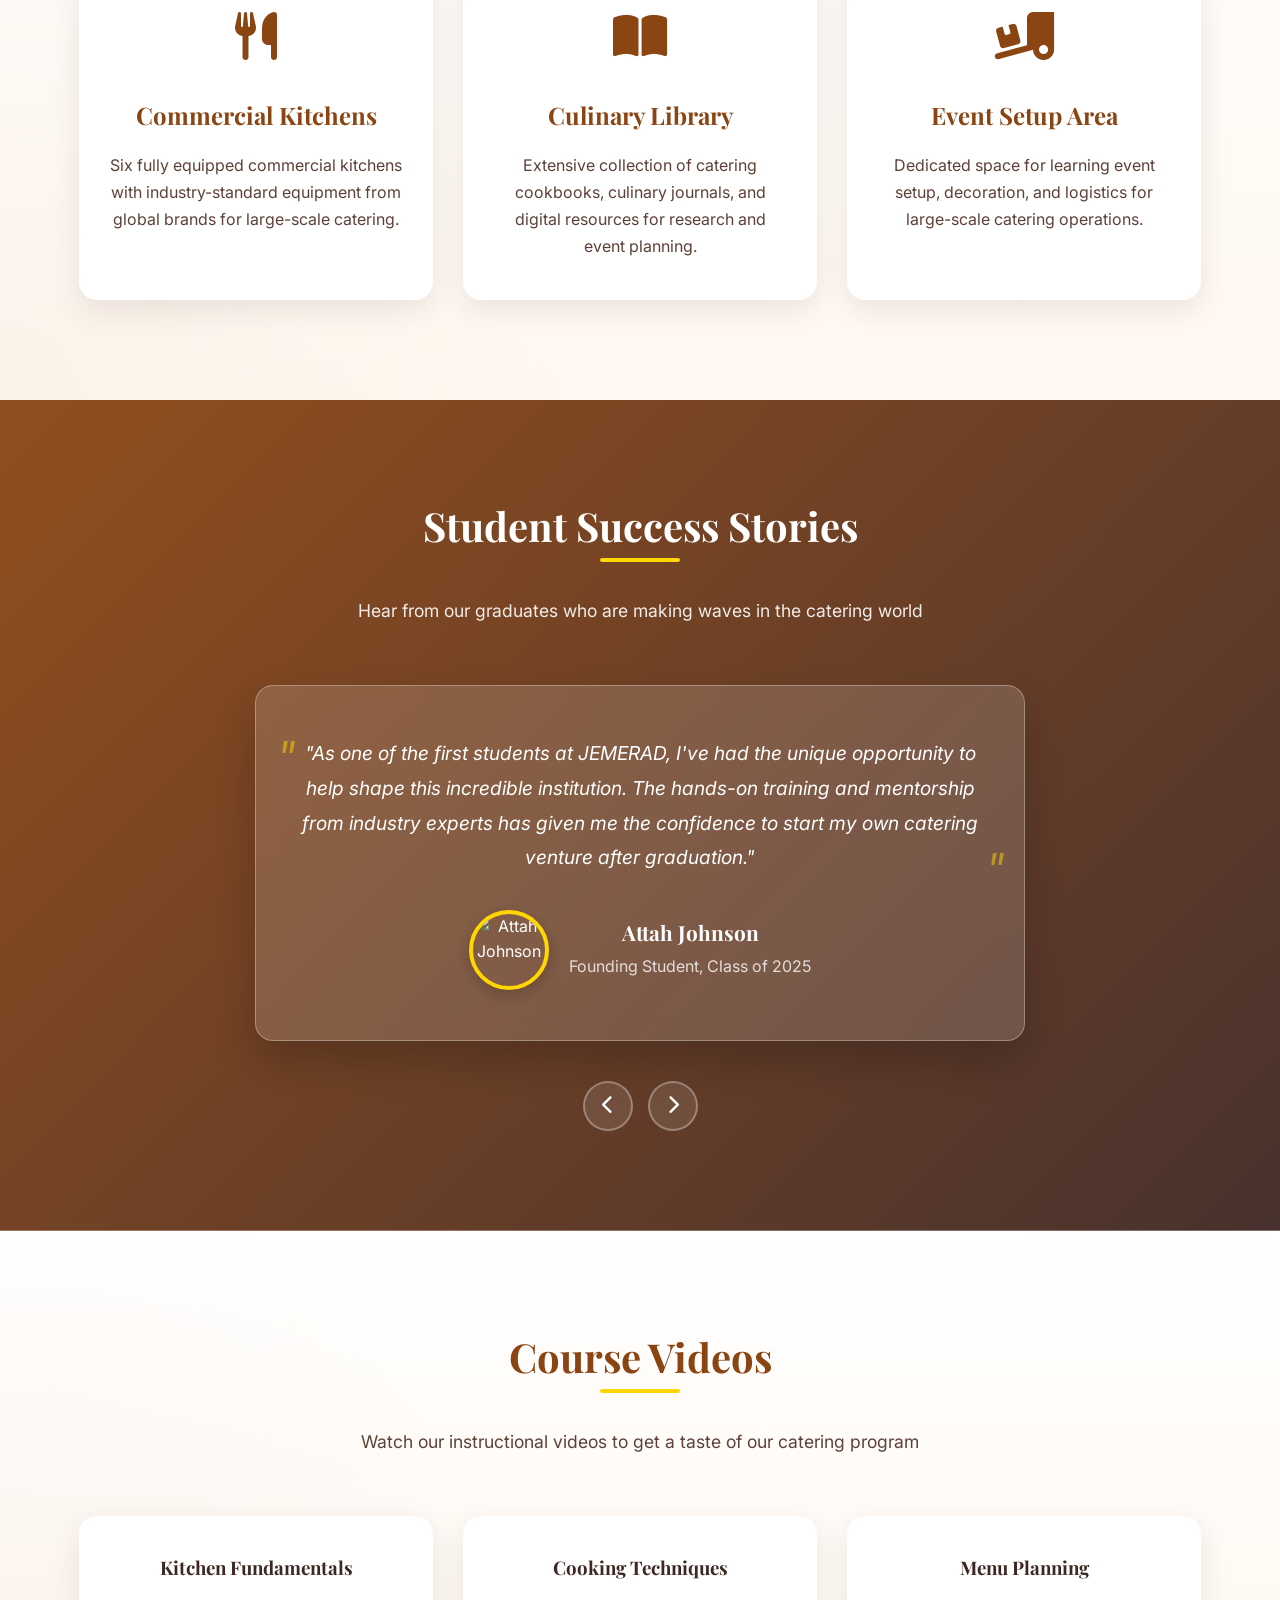
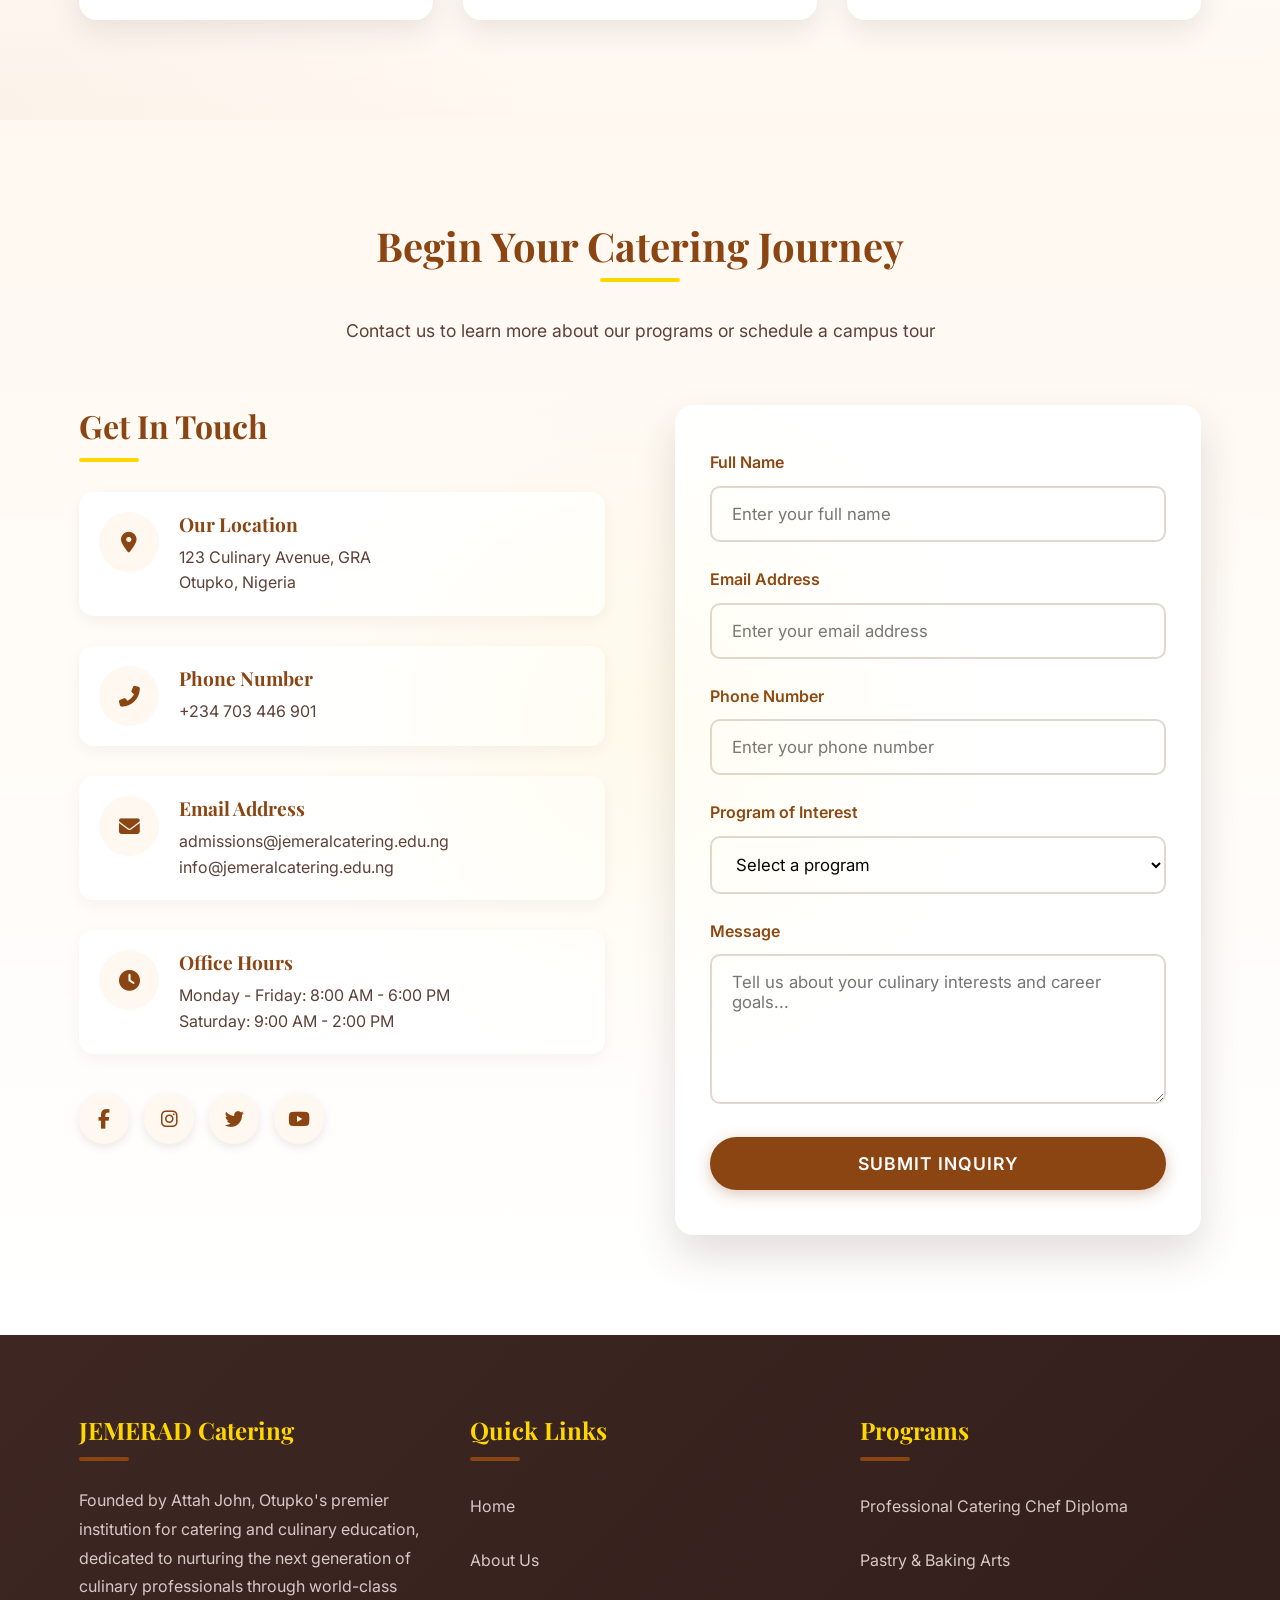
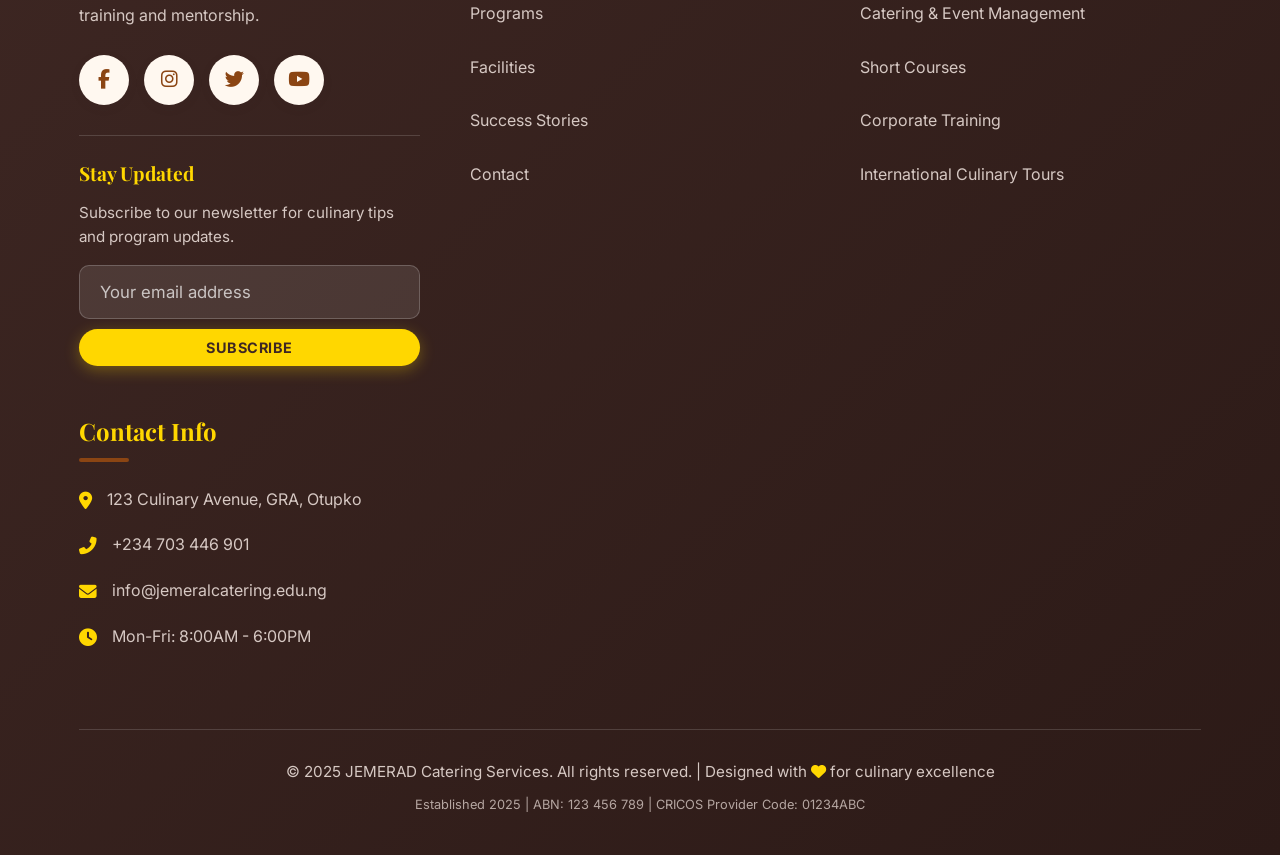
==== commit cd0847c4: "Add files via upload" ====
--- a/index.html
+++ b/index.html
@@ -3,7 +3,7 @@
 <head>
     <meta charset="UTF-8">
     <meta name="viewport" content="width=device-width, initial-scale=1.0">
-    <title>JEMERAL | Premium Catering & Culinary Academy</title>
+    <title>JEMERAD | Premium Catering & Culinary Academy</title>
     <link rel="stylesheet" href="https://cdnjs.cloudflare.com/ajax/libs/font-awesome/6.4.0/css/all.min.css">
     <link href="https://fonts.googleapis.com/css2?family=Playfair+Display:wght@400;500;600;700&family=Inter:wght@300;400;500;600;700&display=swap" rel="stylesheet">
     <style>
@@ -90,30 +90,46 @@
             display: inline-flex;
             align-items: center;
             justify-content: center;
-            padding: 14px 32px;
+            padding: 12px 24px;
             border-radius: 50px;
             font-weight: 600;
             text-decoration: none;
-            transition: var(--transition);
+            transition: all 0.4s cubic-bezier(0.175, 0.885, 0.32, 1.275);
             position: relative;
             overflow: hidden;
             border: none;
             cursor: pointer;
-            font-size: 1rem;
+            font-size: 0.9rem;
             letter-spacing: 0.5px;
             text-transform: uppercase;
             font-family: 'Inter', sans-serif;
+            box-shadow: 0 4px 15px rgba(0, 0, 0, 0.1);
+        }
+
+        .btn:before {
+            content: '';
+            position: absolute;
+            top: 0;
+            left: -100%;
+            width: 100%;
+            height: 100%;
+            background: linear-gradient(90deg, transparent, rgba(255, 255, 255, 0.2), transparent);
+            transition: all 0.6s ease;
+        }
+
+        .btn:hover:before {
+            left: 100%;
         }
 
         .btn-primary {
             background: var(--primary);
             color: white;
-            box-shadow: 0 4px 10px rgba(139, 69, 19, 0.3);
+            box-shadow: 0 4px 15px rgba(139, 69, 19, 0.3);
         }
 
         .btn-primary:hover {
-            transform: translateY(-3px);
-            box-shadow: 0 8px 20px rgba(139, 69, 19, 0.4);
+            transform: translateY(-5px);
+            box-shadow: 0 12px 25px rgba(139, 69, 19, 0.4);
         }
 
         .btn-secondary {
@@ -125,19 +141,99 @@
         .btn-secondary:hover {
             background: var(--primary);
             color: white;
-            transform: translateY(-3px);
+            transform: translateY(-5px);
         }
 
         .btn-gold {
             background: var(--gold);
             color: var(--dark);
             font-weight: 700;
+            box-shadow: 0 4px 15px rgba(255, 215, 0, 0.3);
         }
 
         .btn-gold:hover {
             background: #e6c200;
-            transform: translateY(-3px);
-            box-shadow: 0 8px 20px rgba(255, 215, 0, 0.3);
+            transform: translateY(-5px);
+            box-shadow: 0 12px 25px rgba(255, 215, 0, 0.4);
+        }
+        
+        .btn-outline {
+            background: transparent;
+            color: var(--primary);
+            border: 2px solid var(--primary);
+        }
+        
+        .btn-outline:hover {
+            background: var(--primary);
+            color: white;
+            transform: translateY(-5px);
+        }
+
+        /* Notification Styles */
+        .notification {
+            position: fixed;
+            top: 20px;
+            right: 20px;
+            padding: 15px 20px;
+            border-radius: 8px;
+            color: white;
+            font-weight: 600;
+            box-shadow: 0 4px 12px rgba(0, 0, 0, 0.15);
+            z-index: 9999;
+            transform: translateX(120%);
+            transition: transform 0.3s ease;
+            max-width: 350px;
+        }
+        
+        .notification.show {
+            transform: translateX(0);
+        }
+        
+        .notification.success {
+            background: #28a745;
+        }
+        
+        .notification.error {
+            background: #dc3545;
+        }
+        
+        .notification.info {
+            background: #17a2b8;
+        }
+        
+        .notification.warning {
+            background: #ffc107;
+            color: #212529;
+        }
+        
+        .notification .close-btn {
+            float: right;
+            background: none;
+            border: none;
+            color: white;
+            font-size: 18px;
+            cursor: pointer;
+            margin-left: 10px;
+            padding: 0;
+        }
+        
+        .notification.warning .close-btn {
+            color: #212529;
+        }
+        
+        /* All sections are visible by default */
+        section {
+            display: block;
+            visibility: visible;
+        }
+
+        /* Testimonial cards */
+        .testimonial-card {
+            display: none;
+        }
+
+        .testimonial-card:first-child {
+            display: block;
         }
 
         /* Header Styles */
@@ -147,11 +243,16 @@
             left: 0;
             width: 100%;
             z-index: 1000;
-            padding: 15px 0;
-            transition: var(--transition);
-            background: rgba(255, 248, 240, 0.95);
+            padding: 6px 0;
+            transition: all 0.3s ease;
+            background: rgba(255, 248, 240, 0.98);
             backdrop-filter: blur(10px);
-            box-shadow: 0 2px 10px rgba(62, 39, 35, 0.1);
+            box-shadow: 0 5px 20px rgba(62, 39, 35, 0.15);
+        }
+
+        header.scrolled {
+            padding: 4px 0;
+            background: rgba(255, 248, 240, 0.99);
         }
 
         .header-container {
@@ -168,6 +269,7 @@
             text-decoration: none;
             display: flex;
             align-items: center;
+            transition: all 0.3s ease;
         }
 
         .logo span {
@@ -186,52 +288,74 @@
         }
 
         nav ul li {
-            margin-left: 25px;
+            margin-left: 20px;
         }
 
         nav ul li a {
             text-decoration: none;
             color: var(--dark);
             font-weight: 600;
-            font-size: 15px;
-            transition: var(--transition);
+            font-size: 14px;
+            transition: all 0.3s ease;
             position: relative;
             text-transform: uppercase;
-            letter-spacing: 0.5px;
+            letter-spacing: 1px;
+        }
+
+        nav ul li a:after {
+            content: '';
+            position: absolute;
+            bottom: -5px;
+            left: 0;
+            width: 0;
+            height: 2px;
+            background: var(--gold);
+            transition: width 0.3s ease;
         }
 
         nav ul li a:hover {
             color: var(--primary);
+        }
+
+        nav ul li a:hover:after {
+            width: 100%;
         }
 
         .header-actions {
             display: flex;
             align-items: center;
-            gap: 12px;
+            gap: 10px;
         }
 
         .mobile-toggle {
             display: none;
-            font-size: 22px;
+            font-size: 24px;
             cursor: pointer;
             color: var(--primary);
             background: none;
             border: none;
-            padding: 5px;
+            padding: 10px;
+            border-radius: 5px;
+            transition: all 0.3s ease;
+        }
+
+        .mobile-toggle:hover {
+            background: var(--light);
+            color: var(--gold);
         }
 
         /* Mobile Menu */
         .mobile-menu {
             position: fixed;
             top: 0;
-            right: -300px;
-            width: 280px;
+            right: -250px;
+            width: 230px;
             height: 100vh;
-            background: white;
+            background: linear-gradient(135deg, var(--light) 0%, white 100%);
             z-index: 1200;
-            transition: right 0.3s ease;
-            box-shadow: -3px 0 15px rgba(0, 0, 0, 0.1);
-            padding: 20px;
+            transition: all 0.3s cubic-bezier(0.68, -0.55, 0.265, 1.55);
+            box-shadow: -5px 0 25px rgba(0, 0, 0, 0.15);
+            padding: 8px;
             overflow-y: auto;
         }
 
@@ -243,37 +367,72 @@
             position: absolute;
             top: 20px;
             right: 20px;
-            font-size: 24px;
+            font-size: 26px;
             color: var(--primary);
             cursor: pointer;
             background: none;
             border: none;
+            width: 45px;
+            height: 45px;
+            display: flex;
+            align-items: center;
+            justify-content: center;
+            border-radius: 50%;
+            transition: all 0.3s ease;
+        }
+
+        .close-menu:hover {
+            background: var(--light);
+            color: var(--gold);
+            transform: rotate(90deg);
         }
 
         .mobile-nav ul {
             display: block;
-            margin-top: 60px;
+            margin-top: 45px;
         }
 
         .mobile-nav ul li {
-            margin: 12px 0;
+            margin: 2px 0;
             text-align: center;
-        }
+            opacity: 0;
+            transform: translateY(20px);
+            animation: slideIn 0.3s forwards;
+        }
+
+        @keyframes slideIn {
+            to {
+                opacity: 1;
+                transform: translateY(0);
+            }
+        }
+
+        .mobile-nav ul li:nth-child(1) { animation-delay: 0.05s; }
+        .mobile-nav ul li:nth-child(2) { animation-delay: 0.1s; }
+        .mobile-nav ul li:nth-child(3) { animation-delay: 0.15s; }
+        .mobile-nav ul li:nth-child(4) { animation-delay: 0.2s; }
+        .mobile-nav ul li:nth-child(5) { animation-delay: 0.25s; }
+        .mobile-nav ul li:nth-child(6) { animation-delay: 0.3s; }
+        .mobile-nav ul li:nth-child(7) { animation-delay: 0.35s; }
 
         .mobile-nav ul li a {
             display: block;
-            padding: 14px;
+            padding: 8px;
             color: var(--dark);
-            font-size: 17px;
+            font-size: 14px;
             text-decoration: none;
-            border-radius: 8px;
-            transition: var(--transition);
+            border-radius: 5px;
+            transition: all 0.3s ease;
             font-weight: 600;
+            text-transform: uppercase;
+            letter-spacing: 1px;
         }
 
         .mobile-nav ul li a:hover {
-            background: var(--light);
-            color: var(--primary);
+            background: var(--primary);
+            color: white;
+            transform: translateY(-3px);
+            box-shadow: 0 5px 15px rgba(139, 69, 19, 0.3);
         }
 
         .mobile-overlay {
@@ -282,11 +441,11 @@
             left: 0;
             width: 100%;
             height: 100%;
-            background: rgba(0, 0, 0, 0.7);
+            background: rgba(0, 0, 0, 0.8);
             z-index: 1100;
             opacity: 0;
             visibility: hidden;
-            transition: var(--transition);
+            transition: all 0.4s ease;
         }
 
         .mobile-overlay.active {
@@ -302,76 +461,203 @@
             align-items: center;
             position: relative;
             overflow: hidden;
-            background: linear-gradient(135deg, rgba(139, 69, 19, 0.9) 0%, rgba(62, 39, 35, 0.95) 100%), url('https://images.unsplash.com/photo-1556909211-8a01a7b0c8cc?ixlib=rb-1.2.1&auto=format&fit=crop&w=1950&q=80');
+            background: linear-gradient(135deg, rgba(139, 69, 19, 0.85) 0%, rgba(62, 39, 35, 0.9) 100%), url('https://images.unsplash.com/photo-1556909211-8a01a7b0c8cc?ixlib=rb-1.2.1&auto=format&fit=crop&w=1950&q=80');
             background-size: cover;
             background-position: center;
             color: white;
             padding-top: 80px;
+            position: relative;
+        }
+
+        .hero:before {
+            content: '';
+            position: absolute;
+            top: 0;
+            left: 0;
+            width: 100%;
+            height: 100%;
+            background: radial-gradient(circle at center, transparent 0%, rgba(0, 0, 0, 0.2) 100%);
+            z-index: 1;
         }
 
         .hero-content {
-            max-width: 750px;
+            max-width: 800px;
             position: relative;
             z-index: 2;
+            animation: fadeInUp 1s ease;
+        }
+
+        @keyframes fadeInUp {
+            from {
+                opacity: 0;
+                transform: translateY(30px);
+            }
+            to {
+                opacity: 1;
+                transform: translateY(0);
+            }
         }
 
         .hero h1 {
-            font-size: 3.5rem;
-            margin-bottom: 20px;
+            font-size: 3.8rem;
+            margin-bottom: 25px;
             line-height: 1.2;
+            text-shadow: 0 2px 10px rgba(0, 0, 0, 0.3);
         }
 
         .hero h1 span {
             color: var(--gold);
+            position: relative;
+        }
+
+        .hero h1 span:after {
+            content: '';
+            position: absolute;
+            bottom: 5px;
+            left: 0;
+            width: 100%;
+            height: 8px;
+            background: rgba(255, 215, 0, 0.3);
+            z-index: -1;
         }
 
         .hero p {
-            font-size: 1.2rem;
-            margin-bottom: 35px;
+            font-size: 1.3rem;
+            margin-bottom: 40px;
             opacity: 0.95;
-            max-width: 650px;
+            max-width: 700px;
+            text-shadow: 0 1px 3px rgba(0, 0, 0, 0.3);
         }
 
         .hero-btns {
             display: flex;
-            gap: 15px;
+            gap: 20px;
+            flex-wrap: wrap;
         }
 
         .hero-btns .btn {
-            padding: 16px 35px;
-            font-size: 1rem;
+            padding: 18px 40px;
+            font-size: 1.1rem;
+            font-weight: 600;
+            letter-spacing: 1px;
+            box-shadow: 0 5px 15px rgba(0, 0, 0, 0.2);
+            transition: all 0.3s ease;
+        }
+
+        .hero-btns .btn:hover {
+            transform: translateY(-5px);
+            box-shadow: 0 10px 25px rgba(0, 0, 0, 0.3);
+        }
+        
+        .hero-stats {
+            display: flex;
+            gap: 30px;
+            margin-top: 40px;
+            flex-wrap: wrap;
+        }
+        
+        .hero-stats .stat-item {
+            text-align: center;
+            background: rgba(255, 255, 255, 0.15);
+            padding: 20px;
+            border-radius: 10px;
+            backdrop-filter: blur(10px);
+            border: 1px solid rgba(255, 255, 255, 0.2);
+        }
+        
+        .hero-stats .stat-number {
+            font-size: 1.8rem;
+            font-weight: 700;
+            color: var(--gold);
+            margin-bottom: 5px;
+            font-family: 'Playfair Display', serif;
+        }
+        
+        .hero-stats .stat-text {
+            font-size: 0.9rem;
+            color: white;
+            font-weight: 500;
         }
 
         /* About Section */
         .about {
-            background: white;
+            background: linear-gradient(to bottom, #fff 0%, var(--light) 100%);
+            position: relative;
+            overflow: hidden;
+            padding: 100px 0;
+        }
+
+        .about:before {
+            content: '';
+            position: absolute;
+            top: 0;
+            left: 0;
+            width: 100%;
+            height: 100%;
+            background: url('[data-uri]');
+            opacity: 0.1;
         }
 
         .about-content {
             display: grid;
             grid-template-columns: 1fr 1fr;
-            gap: 60px;
+            gap: 70px;
             align-items: center;
+            position: relative;
+            z-index: 2;
         }
 
         .about-image {
             position: relative;
-            border-radius: var(--radius);
+            border-radius: calc(var(--radius) * 2);
             overflow: hidden;
-            box-shadow: var(--shadow);
+            box-shadow: 0 20px 40px rgba(62, 39, 35, 0.2);
+            transform: perspective(1000px) rotateY(-5deg);
+            transition: all 0.5s ease;
+        }
+
+        .about-image:hover {
+            transform: perspective(1000px) rotateY(0deg);
+        }
+
+        .about-image:after {
+            content: '';
+            position: absolute;
+            top: 0;
+            left: 0;
+            width: 100%;
+            height: 100%;
+            background: linear-gradient(135deg, rgba(139, 69, 19, 0.2) 0%, transparent 100%);
         }
 
         .about-image img {
             width: 100%;
             height: auto;
             display: block;
-            transition: var(--transition);
+            transition: all 0.5s ease;
+        }
+
+        .about-image:hover img {
+            transform: scale(1.05);
         }
 
         .about-text h2 {
-            font-size: 2.2rem;
-            margin-bottom: 25px;
+            font-size: 2.5rem;
+            margin-bottom: 30px;
             color: var(--primary);
+            position: relative;
+            padding-bottom: 15px;
+        }
+
+        .about-text h2:after {
+            content: '';
+            position: absolute;
+            bottom: 0;
+            left: 0;
+            width: 80px;
+            height: 4px;
+            background: var(--gold);
+            border-radius: 2px;
         }
 
         .about-text h2 span {
@@ -379,10 +665,42 @@
         }
 
         .about-text p {
-            margin-bottom: 20px;
+            margin-bottom: 25px;
             color: #5D4037;
-            font-size: 1.05rem;
-            line-height: 1.7;
+            font-size: 1.1rem;
+            line-height: 1.8;
+        }
+
+        .about-text h3 {
+            font-size: 1.6rem;
+            margin: 30px 0 20px 0;
+            color: var(--secondary);
+            position: relative;
+            padding-left: 20px;
+        }
+
+        .about-text h3:before {
+            content: '';
+            position: absolute;
+            top: 50%;
+            left: 0;
+            transform: translateY(-50%);
+            width: 8px;
+            height: 8px;
+            background: var(--gold);
+            border-radius: 50%;
+        }
+
+        .mission-vision {
+            background: rgba(255, 248, 240, 0.7);
+            padding: 30px;
+            border-radius: var(--radius);
+            border-left: 4px solid var(--gold);
+            margin: 25px 0;
+        }
+
+        .mission-vision h3:first-child {
+            margin-top: 0;
         }
 
         .stats {
@@ -416,26 +734,45 @@
 
         /* Programs Section */
         .programs {
-            background: var(--light);
+            background: linear-gradient(to bottom, var(--light) 0%, #f9f5f0 100%);
+            position: relative;
+            overflow: hidden;
+            padding: 100px 0;
+        }
+
+        .programs:before {
+            content: '';
+            position: absolute;
+            top: 0;
+            left: 0;
+            width: 100%;
+            height: 100%;
+            background: radial-gradient(circle at top right, rgba(255, 215, 0, 0.05) 0%, transparent 40%);
         }
 
         .programs-grid {
             display: grid;
-            grid-template-columns: repeat(auto-fit, minmax(320px, 1fr));
-            gap: 30px;
+            grid-template-columns: repeat(auto-fit, minmax(350px, 1fr));
+            gap: 40px;
         }
 
         .program-card {
             background: white;
-            border-radius: var(--radius);
+            border-radius: calc(var(--radius) * 1.5);
             overflow: hidden;
-            box-shadow: var(--shadow);
-            transition: var(--transition);
+            box-shadow: 0 15px 30px rgba(62, 39, 35, 0.15);
+            transition: all 0.4s cubic-bezier(0.175, 0.885, 0.32, 1.275);
             position: relative;
+            transform: translateY(0);
+        }
+
+        .program-card:hover {
+            transform: translateY(-15px);
+            box-shadow: 0 25px 50px rgba(62, 39, 35, 0.25);
         }
 
         .program-image {
-            height: 220px;
+            height: 250px;
             overflow: hidden;
             position: relative;
         }
@@ -444,116 +781,204 @@
             width: 100%;
             height: 100%;
             object-fit: cover;
-            transition: var(--transition);
+            transition: all 0.5s ease;
+        }
+
+        .program-card:hover .program-image img {
+            transform: scale(1.1);
         }
 
         .program-badge {
             position: absolute;
-            top: 15px;
-            right: 15px;
+            top: 20px;
+            right: 20px;
             background: var(--gold);
             color: var(--dark);
-            padding: 6px 15px;
+            padding: 8px 20px;
             border-radius: 50px;
-            font-size: 0.8rem;
+            font-size: 0.85rem;
             font-weight: 700;
             text-transform: uppercase;
-            letter-spacing: 1px;
+            letter-spacing: 1.5px;
+            box-shadow: 0 5px 15px rgba(255, 215, 0, 0.3);
+            z-index: 2;
         }
 
         .program-content {
-            padding: 30px 25px;
+            padding: 35px 30px;
         }
 
         .program-content h3 {
-            font-size: 1.5rem;
-            margin-bottom: 15px;
+            font-size: 1.7rem;
+            margin-bottom: 20px;
             color: var(--primary);
+            transition: all 0.3s ease;
+        }
+
+        .program-card:hover .program-content h3 {
+            color: var(--secondary);
         }
 
         .program-content p {
             color: #5D4037;
-            margin-bottom: 20px;
-            font-size: 0.95rem;
+            margin-bottom: 25px;
+            font-size: 1rem;
+            line-height: 1.7;
         }
 
         .program-features {
             list-style: none;
-            margin-bottom: 20px;
+            margin-bottom: 25px;
         }
 
         .program-features li {
-            margin-bottom: 10px;
+            margin-bottom: 12px;
             display: flex;
             align-items: flex-start;
-            font-size: 0.95rem;
+            font-size: 1rem;
         }
 
         .program-features li i {
             color: var(--gold);
-            margin-right: 10px;
-            font-size: 0.9rem;
+            margin-right: 12px;
+            font-size: 1rem;
             margin-top: 5px;
+            flex-shrink: 0;
         }
 
         .program-price {
             display: flex;
             justify-content: space-between;
             align-items: center;
+            margin-top: 25px;
+            padding-top: 25px;
+            border-top: 1px solid #eee;
+        }
+
+        .price {
+            font-size: 1.8rem;
+            font-weight: 700;
+            color: var(--primary);
+            font-family: 'Playfair Display', serif;
+        }
+
+        .price span {
+            font-size: 0.9rem;
+            color: #777;
+            font-weight: 400;
+            font-family: 'Inter', sans-serif;
+        }
+
+        .program-card .btn {
+            padding: 12px 25px;
+            font-size: 0.95rem;
+            transition: all 0.3s ease;
+        }
+
+        .program-card .btn:hover {
+            transform: translateY(-3px);
+            box-shadow: 0 8px 20px rgba(139, 69, 19, 0.3);
+        }
+        
+        .program-cta {
             margin-top: 20px;
             padding-top: 20px;
             border-top: 1px solid #eee;
         }
-
-        .price {
-            font-size: 1.6rem;
-            font-weight: 700;
-            color: var(--primary);
-            font-family: 'Playfair Display', serif;
-        }
-
-        .price span {
-            font-size: 0.85rem;
-            color: #777;
-            font-weight: 400;
-            font-family: 'Inter', sans-serif;
+        
+        .program-cta p {
+            margin-bottom: 10px;
+            color: #5D4037;
+            display: flex;
+            align-items: center;
+            font-size: 0.95rem;
+        }
+        
+        .program-cta p i {
+            color: var(--gold);
+            margin-right: 10px;
+            width: 20px;
         }
 
         /* Facilities Section */
         .facilities {
-            background: white;
+            background: linear-gradient(to bottom, #fff 0%, var(--light) 100%);
+            position: relative;
+            overflow: hidden;
+            padding: 100px 0;
+        }
+
+        .facilities:before {
+            content: '';
+            position: absolute;
+            top: 0;
+            left: 0;
+            width: 100%;
+            height: 100%;
+            background: radial-gradient(circle at bottom left, rgba(139, 69, 19, 0.03) 0%, transparent 40%);
         }
 
         .facilities-grid {
             display: grid;
-            grid-template-columns: repeat(auto-fit, minmax(250px, 1fr));
-            gap: 25px;
+            grid-template-columns: repeat(auto-fit, minmax(280px, 1fr));
+            gap: 30px;
         }
 
         .facility-card {
-            background: var(--light);
-            border-radius: var(--radius);
-            padding: 35px 25px;
+            background: white;
+            border-radius: calc(var(--radius) * 1.5);
+            padding: 40px 30px;
             text-align: center;
-            transition: var(--transition);
-            box-shadow: 0 3px 10px rgba(0, 0, 0, 0.05);
+            transition: all 0.4s ease;
+            box-shadow: 0 10px 30px rgba(62, 39, 35, 0.1);
+            position: relative;
+            overflow: hidden;
+        }
+
+        .facility-card:before {
+            content: '';
+            position: absolute;
+            top: 0;
+            left: 0;
+            width: 100%;
+            height: 4px;
+            background: var(--gold);
+            transform: scaleX(0);
+            transform-origin: left;
+            transition: transform 0.4s ease;
+        }
+
+        .facility-card:hover:before {
+            transform: scaleX(1);
+        }
+
+        .facility-card:hover {
+            transform: translateY(-10px);
+            box-shadow: 0 15px 40px rgba(62, 39, 35, 0.15);
         }
 
         .facility-icon {
-            font-size: 2.5rem;
+            font-size: 3rem;
             color: var(--primary);
+            margin-bottom: 25px;
+            transition: all 0.3s ease;
+        }
+
+        .facility-card:hover .facility-icon {
+            color: var(--gold);
+            transform: scale(1.1);
+        }
+
+        .facility-content h3 {
+            font-size: 1.5rem;
             margin-bottom: 20px;
-        }
-
-        .facility-content h3 {
-            font-size: 1.3rem;
-            margin-bottom: 15px;
             color: var(--primary);
         }
 
         .facility-content p {
             color: #5D4037;
-            font-size: 0.95rem;
+            font-size: 1rem;
+            line-height: 1.7;
         }
 
         /* Testimonials Section */
@@ -562,6 +987,20 @@
             background-size: cover;
             background-position: center;
             color: white;
+            position: relative;
+            overflow: hidden;
+            padding: 100px 0;
+        }
+
+        .testimonials:before {
+            content: '';
+            position: absolute;
+            top: 0;
+            left: 0;
+            width: 100%;
+            height: 100%;
+            background: url('[data-uri]');
+            opacity: 0.2;
         }
 
         .testimonials .section-header h2 {
@@ -576,35 +1015,76 @@
             color: rgba(255,255,255,0.9);
         }
 
+        .testimonial-container {
+            max-width: 800px;
+            margin: 0 auto;
+            position: relative;
+        }
+
         .testimonial-card {
-            background: rgba(255, 255, 255, 0.1);
-            border-radius: var(--radius);
-            padding: 40px 30px;
+            background: rgba(255, 255, 255, 0.15);
+            border-radius: calc(var(--radius) * 1.5);
+            padding: 50px 40px;
             text-align: center;
             margin: 0 15px;
-            border: 1px solid rgba(255,255,255,0.2);
+            border: 1px solid rgba(255,255,255,0.3);
+            backdrop-filter: blur(10px);
+            box-shadow: 0 20px 40px rgba(0, 0, 0, 0.2);
+            transition: all 0.4s ease;
+        }
+
+        .testimonial-card:hover {
+            transform: translateY(-10px);
+            box-shadow: 0 30px 60px rgba(0, 0, 0, 0.3);
         }
 
         .testimonial-text {
-            font-size: 1.1rem;
+            font-size: 1.2rem;
             font-style: italic;
-            margin-bottom: 30px;
-            line-height: 1.7;
+            margin-bottom: 35px;
+            line-height: 1.8;
+            position: relative;
+        }
+
+        .testimonial-text:before,
+        .testimonial-text:after {
+            content: '"';
+            font-size: 3rem;
+            color: var(--gold);
+            opacity: 0.5;
+            position: absolute;
+        }
+
+        .testimonial-text:before {
+            top: -20px;
+            left: -20px;
+        }
+
+        .testimonial-text:after {
+            bottom: -40px;
+            right: -20px;
         }
 
         .testimonial-author {
             display: flex;
             align-items: center;
             justify-content: center;
+            margin-top: 20px;
         }
 
         .author-image {
-            width: 70px;
-            height: 70px;
+            width: 80px;
+            height: 80px;
             border-radius: 50%;
             overflow: hidden;
-            margin-right: 15px;
-            border: 3px solid var(--gold);
+            margin-right: 20px;
+            border: 4px solid var(--gold);
+            box-shadow: 0 5px 15px rgba(0, 0, 0, 0.2);
+            transition: all 0.3s ease;
+        }
+
+        .author-image:hover {
+            transform: scale(1.1);
         }
 
         .author-image img {
@@ -614,118 +1094,190 @@
         }
 
         .author-info h4 {
-            font-size: 1.2rem;
-            margin-bottom: 5px;
+            font-size: 1.3rem;
+            margin-bottom: 8px;
             color: white;
         }
 
         .author-info p {
             color: rgba(255,255,255,0.8);
-            font-size: 0.95rem;
+            font-size: 1rem;
+        }
+
+        .testimonial-nav {
+            display: flex;
+            justify-content: center;
+            gap: 15px;
+            margin-top: 40px;
+        }
+
+        .testimonial-nav button {
+            width: 50px;
+            height: 50px;
+            border-radius: 50%;
+            background: rgba(255, 255, 255, 0.1);
+            border: 2px solid rgba(255, 255, 255, 0.3);
+            color: white;
+            font-size: 1.2rem;
+            cursor: pointer;
+            transition: all 0.3s ease;
+        }
+
+        .testimonial-nav button:hover {
+            background: var(--gold);
+            color: var(--dark);
+            transform: translateY(-3px);
         }
 
         /* Contact Section */
         .contact {
-            background: white;
+            background: linear-gradient(to bottom, var(--light) 0%, #fff 100%);
+            position: relative;
+            overflow: hidden;
+            padding: 100px 0;
+        }
+
+        .contact:before {
+            content: '';
+            position: absolute;
+            top: 0;
+            left: 0;
+            width: 100%;
+            height: 100%;
+            background: radial-gradient(circle at center, rgba(255, 215, 0, 0.05) 0%, transparent 40%);
         }
 
         .contact-container {
             display: grid;
             grid-template-columns: 1fr 1fr;
-            gap: 60px;
+            gap: 70px;
         }
 
         .contact-info h3 {
-            font-size: 1.8rem;
-            margin-bottom: 25px;
+            font-size: 2rem;
+            margin-bottom: 30px;
             color: var(--primary);
+            position: relative;
+            padding-bottom: 15px;
+        }
+
+        .contact-info h3:after {
+            content: '';
+            position: absolute;
+            bottom: 0;
+            left: 0;
+            width: 60px;
+            height: 4px;
+            background: var(--gold);
+            border-radius: 2px;
         }
 
         .contact-details {
-            margin-bottom: 35px;
+            margin-bottom: 40px;
         }
 
         .contact-item {
             display: flex;
             align-items: flex-start;
-            margin-bottom: 25px;
+            margin-bottom: 30px;
+            padding: 20px;
+            background: white;
+            border-radius: calc(var(--radius) * 1.2);
+            box-shadow: 0 5px 15px rgba(62, 39, 35, 0.05);
+            transition: all 0.3s ease;
+        }
+
+        .contact-item:hover {
+            transform: translateY(-5px);
+            box-shadow: 0 10px 25px rgba(62, 39, 35, 0.1);
         }
 
         .contact-icon {
-            width: 50px;
-            height: 50px;
+            width: 60px;
+            height: 60px;
             background: var(--light);
             border-radius: 50%;
             display: flex;
             align-items: center;
             justify-content: center;
-            margin-right: 15px;
+            margin-right: 20px;
             color: var(--primary);
-            font-size: 1.1rem;
+            font-size: 1.3rem;
             flex-shrink: 0;
+            transition: all 0.3s ease;
+        }
+
+        .contact-item:hover .contact-icon {
+            background: var(--primary);
+            color: white;
+            transform: scale(1.1);
         }
 
         .contact-text h4 {
-            font-size: 1.1rem;
-            margin-bottom: 5px;
+            font-size: 1.2rem;
+            margin-bottom: 8px;
             color: var(--primary);
         }
 
         .contact-text p {
             color: #5D4037;
-            font-size: 0.95rem;
+            font-size: 1rem;
+            line-height: 1.6;
         }
 
         .social-links {
             display: flex;
-            gap: 12px;
+            gap: 15px;
         }
 
         .social-links a {
             display: flex;
             align-items: center;
             justify-content: center;
-            width: 45px;
-            height: 45px;
+            width: 50px;
+            height: 50px;
             background: var(--light);
             border-radius: 50%;
             color: var(--primary);
             text-decoration: none;
-            transition: var(--transition);
-            font-size: 1.1rem;
+            transition: all 0.3s ease;
+            font-size: 1.2rem;
+            box-shadow: 0 3px 10px rgba(62, 39, 35, 0.1);
         }
 
         .social-links a:hover {
             background: var(--primary);
             color: white;
-            transform: translateY(-3px);
+            transform: translateY(-5px) rotate(10deg);
+            box-shadow: 0 8px 20px rgba(139, 69, 19, 0.3);
         }
 
         .contact-form {
-            background: var(--light);
-            padding: 40px 30px;
-            border-radius: var(--radius);
+            background: white;
+            padding: 45px 35px;
+            border-radius: calc(var(--radius) * 1.5);
+            box-shadow: 0 20px 40px rgba(62, 39, 35, 0.15);
         }
 
         .form-group {
-            margin-bottom: 20px;
+            margin-bottom: 25px;
         }
 
         .form-group label {
             display: block;
-            margin-bottom: 8px;
+            margin-bottom: 10px;
             font-weight: 600;
             color: var(--primary);
-            font-size: 0.95rem;
+            font-size: 1rem;
         }
 
         .form-control {
             width: 100%;
-            padding: 14px 18px;
-            border: 1px solid #e0d8d0;
-            border-radius: 8px;
-            font-size: 1rem;
-            transition: var(--transition);
+            padding: 16px 20px;
+            border: 2px solid #e0d8d0;
+            border-radius: 10px;
+            font-size: 1.05rem;
+            transition: all 0.3s ease;
             font-family: 'Inter', sans-serif;
             background: white;
         }
@@ -733,34 +1285,63 @@
         .form-control:focus {
             outline: none;
             border-color: var(--gold);
-            box-shadow: 0 0 0 3px rgba(255, 215, 0, 0.2);
+            box-shadow: 0 0 0 4px rgba(255, 215, 0, 0.2);
         }
 
         textarea.form-control {
-            min-height: 120px;
+            min-height: 150px;
             resize: vertical;
+        }
+
+        .contact-form .btn {
+            padding: 16px 30px;
+            font-size: 1.1rem;
+            font-weight: 600;
+            letter-spacing: 1px;
+            width: 100%;
+            transition: all 0.3s ease;
+        }
+
+        .contact-form .btn:hover {
+            transform: translateY(-3px);
+            box-shadow: 0 10px 25px rgba(139, 69, 19, 0.3);
         }
 
         /* Footer */
         footer {
-            background: var(--dark);
+            background: linear-gradient(135deg, var(--dark) 0%, #2c1a17 100%);
             color: white;
-            padding: 60px 0 30px;
+            padding: 80px 0 40px;
+            position: relative;
+            overflow: hidden;
+        }
+
+        footer:before {
+            content: '';
+            position: absolute;
+            top: 0;
+            left: 0;
+            width: 100%;
+            height: 100%;
+            background: url('[data-uri]');
+            opacity: 0.1;
         }
 
         .footer-content {
             display: grid;
-            grid-template-columns: repeat(auto-fit, minmax(250px, 1fr));
-            gap: 40px;
-            margin-bottom: 50px;
+            grid-template-columns: repeat(auto-fit, minmax(280px, 1fr));
+            gap: 50px;
+            margin-bottom: 60px;
+            position: relative;
+            z-index: 2;
         }
 
         .footer-column h3 {
-            font-size: 1.3rem;
-            margin-bottom: 20px;
+            font-size: 1.5rem;
+            margin-bottom: 25px;
             color: var(--gold);
             position: relative;
-            padding-bottom: 10px;
+            padding-bottom: 15px;
         }
 
         .footer-column h3:after {
@@ -768,16 +1349,51 @@
             position: absolute;
             bottom: 0;
             left: 0;
-            width: 40px;
-            height: 3px;
+            width: 50px;
+            height: 4px;
             background: var(--primary);
+            border-radius: 2px;
         }
 
         .footer-about p {
-            color: #bcaaa4;
-            margin-bottom: 20px;
+            color: #d6c8c3;
+            margin-bottom: 25px;
+            font-size: 1rem;
+            line-height: 1.8;
+        }
+        
+        .footer-newsletter {
+            margin-top: 30px;
+            padding-top: 25px;
+            border-top: 1px solid rgba(255,255,255,0.15);
+        }
+        
+        .footer-newsletter h4 {
+            color: var(--gold);
+            margin-bottom: 15px;
+            font-size: 1.2rem;
+        }
+        
+        .footer-newsletter p {
+            color: #d6c8c3;
+            margin-bottom: 15px;
             font-size: 0.95rem;
-            line-height: 1.7;
+            line-height: 1.6;
+        }
+        
+        .newsletter-form .form-control {
+            background: rgba(255, 255, 255, 0.1);
+            border: 1px solid rgba(255, 255, 255, 0.2);
+            color: white;
+        }
+        
+        .newsletter-form .form-control::placeholder {
+            color: rgba(255, 255, 255, 0.7);
+        }
+        
+        .newsletter-form .form-control:focus {
+            border-color: var(--gold);
+            box-shadow: 0 0 0 3px rgba(255, 215, 0, 0.3);
         }
 
         .footer-links {
@@ -785,58 +1401,464 @@
         }
 
         .footer-links li {
-            margin-bottom: 10px;
+            margin-bottom: 12px;
         }
 
         .footer-links a {
-            color: #bcaaa4;
+            color: #d6c8c3;
             text-decoration: none;
-            transition: var(--transition);
+            transition: all 0.3s ease;
             display: flex;
             align-items: center;
-            font-size: 0.95rem;
+            font-size: 1rem;
+            padding: 8px 0;
+            border-radius: 5px;
         }
 
         .footer-links a:hover {
             color: var(--gold);
-            padding-left: 5px;
+            padding-left: 10px;
+            background: rgba(139, 69, 19, 0.2);
         }
 
         .footer-contact li {
             display: flex;
             align-items: flex-start;
+            margin-bottom: 20px;
+            color: #d6c8c3;
+            font-size: 1rem;
+            line-height: 1.6;
+        }
+
+        .footer-contact li i {
+            margin-right: 15px;
+            color: var(--gold);
+            margin-top: 5px;
+            font-size: 1.1rem;
+        }
+
+        .copyright {
+            text-align: center;
+            padding-top: 30px;
+            border-top: 1px solid rgba(255,255,255,0.15);
+            color: #d6c8c3;
+            font-size: 0.95rem;
+            position: relative;
+            z-index: 2;
+        }
+        
+        .copyright small {
+            font-size: 0.8rem;
+            opacity: 0.8;
+            display: block;
+            margin-top: 10px;
+        }
+        
+        /* Authentication Modal */
+        .auth-modal, .payment-modal {
+            position: fixed;
+            top: 0;
+            left: 0;
+            width: 100%;
+            height: 100%;
+            z-index: 2000;
+            display: none;
+        }
+        
+        .auth-modal.active, .payment-modal.active {
+            display: block;
+        }
+        
+        .auth-overlay, .payment-overlay {
+            position: absolute;
+            top: 0;
+            left: 0;
+            width: 100%;
+            height: 100%;
+            background: rgba(0, 0, 0, 0.7);
+        }
+        
+        .auth-container, .payment-container {
+            position: absolute;
+            top: 50%;
+            left: 50%;
+            transform: translate(-50%, -50%);
+            background: white;
+            border-radius: 15px;
+            width: 90%;
+            max-width: 500px;
+            max-height: 90vh;
+            overflow-y: auto;
+            box-shadow: 0 20px 40px rgba(0, 0, 0, 0.3);
+        }
+        
+        .auth-header, .payment-header {
+            padding: 25px;
+            background: var(--primary);
+            color: white;
+            border-radius: 15px 15px 0 0;
+            display: flex;
+            justify-content: space-between;
+            align-items: center;
+        }
+        
+        .auth-header h2, .payment-header h2 {
+            margin: 0;
+            font-size: 1.5rem;
+        }
+        
+        .auth-close, .payment-close {
+            background: none;
+            border: none;
+            color: white;
+            font-size: 2rem;
+            cursor: pointer;
+            padding: 0;
+            width: 30px;
+            height: 30px;
+            display: flex;
+            align-items: center;
+            justify-content: center;
+            border-radius: 50%;
+            transition: all 0.3s ease;
+        }
+        
+        .auth-close:hover, .payment-close:hover {
+            background: rgba(255, 255, 255, 0.2);
+        }
+        
+        .auth-body, .payment-body {
+            padding: 30px;
+        }
+        
+        .auth-form {
+            margin-bottom: 20px;
+        }
+        
+        .checkbox-group {
+            display: flex;
+            justify-content: space-between;
+            align-items: center;
+        }
+        
+        .checkbox-group label {
+            display: flex;
+            align-items: center;
+            margin: 0;
+        }
+        
+        .checkbox-group input {
+            margin-right: 8px;
+        }
+        
+        .forgot-password {
+            color: var(--primary);
+            text-decoration: none;
+            font-size: 0.9rem;
+        }
+        
+        .forgot-password:hover {
+            text-decoration: underline;
+        }
+        
+        .auth-switch {
+            text-align: center;
+            margin-top: 20px;
+            padding-top: 20px;
+            border-top: 1px solid #eee;
+        }
+        
+        .auth-switch a {
+            color: var(--primary);
+            text-decoration: none;
+            font-weight: 600;
+        }
+        
+        .auth-switch a:hover {
+            text-decoration: underline;
+        }
+        
+        /* Payment Modal */
+        .payment-summary {
+            background: var(--light);
+            padding: 20px;
+            border-radius: 10px;
+            margin-bottom: 25px;
+        }
+        
+        .payment-summary h3 {
+            margin-top: 0;
+            color: var(--primary);
             margin-bottom: 15px;
-            color: #bcaaa4;
-            font-size: 0.95rem;
-        }
-
-        .footer-contact li i {
+        }
+        
+        .payment-item {
+            display: flex;
+            justify-content: space-between;
+            margin-bottom: 15px;
+            padding-bottom: 15px;
+            border-bottom: 1px solid #eee;
+        }
+        
+        .payment-total {
+            display: flex;
+            justify-content: space-between;
+            font-size: 1.2rem;
+            font-weight: 700;
+            color: var(--primary);
+        }
+        
+        .payment-methods {
+            display: flex;
+            flex-direction: column;
+            gap: 15px;
+        }
+        
+        .payment-method {
+            display: flex;
+            align-items: center;
+            padding: 15px;
+            border: 2px solid #eee;
+            border-radius: 10px;
+            cursor: pointer;
+            transition: all 0.3s ease;
+        }
+        
+        .payment-method:hover {
+            border-color: var(--gold);
+        }
+        
+        .payment-method input {
+            margin-right: 15px;
+        }
+        
+        .payment-method i {
+            margin-right: 10px;
+            color: var(--primary);
+        }
+        
+        .card-details {
+            margin-top: 25px;
+        }
+        
+        .form-row {
+            display: flex;
+            gap: 15px;
+        }
+        
+        .form-row .form-group {
+            flex: 1;
+        }
+        
+        @media (max-width: 576px) {
+            .form-row {
+                flex-direction: column;
+                gap: 0;
+            }
+            
+            .auth-container, .payment-container {
+                width: 95%;
+            }
+        }
+        
+        /* Dashboard */
+        .dashboard {
+            background: linear-gradient(to bottom, #fff 0%, var(--light) 100%);
+            padding: 100px 0;
+        }
+        
+        .dashboard-welcome {
+            background: white;
+            padding: 30px;
+            border-radius: 15px;
+            box-shadow: 0 10px 30px rgba(62, 39, 35, 0.1);
+            margin-bottom: 40px;
+        }
+        
+        .dashboard-welcome h3 {
+            color: var(--primary);
+            margin-bottom: 10px;
+        }
+        
+        .dashboard-welcome p {
+            color: #5D4037;
+            margin-bottom: 20px;
+        }
+        
+        .progress-container {
+            background: var(--light);
+            padding: 20px;
+            border-radius: 10px;
+        }
+        
+        .progress-bar {
+            height: 12px;
+            background: #e0d8d0;
+            border-radius: 6px;
+            margin-top: 10px;
+            overflow: hidden;
+        }
+        
+        .progress-fill {
+            height: 100%;
+            background: var(--gold);
+            border-radius: 6px;
+            transition: width 0.5s ease;
+        }
+        
+        .dashboard-grid {
+            display: grid;
+            grid-template-columns: repeat(auto-fit, minmax(300px, 1fr));
+            gap: 30px;
+        }
+        
+        .dashboard-card {
+            background: white;
+            border-radius: 15px;
+            padding: 30px;
+            box-shadow: 0 10px 30px rgba(62, 39, 35, 0.1);
+        }
+        
+        .dashboard-card h4 {
+            color: var(--primary);
+            margin-bottom: 20px;
+            display: flex;
+            align-items: center;
+        }
+        
+        .dashboard-card h4 i {
             margin-right: 10px;
             color: var(--gold);
+        }
+        
+        .module-list, .events-list, .assignments-list {
+            list-style: none;
+        }
+        
+        .module-item, .event-item, .assignment-item {
+            padding: 15px 0;
+            border-bottom: 1px solid #eee;
+        }
+        
+        .module-item:last-child, .event-item:last-child, .assignment-item:last-child {
+            border-bottom: none;
+        }
+        
+        .module-item a {
+            color: var(--primary);
+            text-decoration: none;
+            font-weight: 600;
+            cursor: pointer;
+        }
+        
+        .module-item a:hover {
+            text-decoration: underline;
+        }
+        
+        .module-status {
+            font-size: 0.85rem;
+            padding: 4px 10px;
+            border-radius: 20px;
+            display: inline-block;
             margin-top: 5px;
         }
-
-        .copyright {
+        
+        .completed {
+            background: #d4edda;
+            color: #155724;
+        }
+        
+        .in-progress {
+            background: #fff3cd;
+            color: #856404;
+        }
+        
+        .not-started {
+            background: #f8f9fa;
+            color: #6c757d;
+        }
+        
+        .event-date, .assignment-due {
+            font-size: 0.9rem;
+            color: #6c757d;
+            margin: 5px 0;
+        }
+        
+        .assignment-status {
+            font-size: 0.85rem;
+            padding: 4px 10px;
+            border-radius: 20px;
+            display: inline-block;
+            margin-top: 5px;
+        }
+        
+        .pending {
+            background: #f8d7da;
+            color: #721c24;
+        }
+        
+        .achievements {
+            display: flex;
+            flex-wrap: wrap;
+            gap: 20px;
+        }
+        
+        .achievement {
             text-align: center;
-            padding-top: 25px;
-            border-top: 1px solid rgba(255,255,255,0.1);
-            color: #bcaaa4;
-            font-size: 0.85rem;
+            flex: 1;
+            min-width: 120px;
+        }
+        
+        .achievement i {
+            font-size: 2rem;
+            color: var(--gold);
+            margin-bottom: 10px;
+        }
+        
+        .achievement p {
+            margin: 0;
+            font-size: 0.9rem;
+            color: #5D4037;
+        }
+        
+        /* Video Styles */
+        .module-video {
+            margin-top: 10px;
+        }
+        
+        .module-video video {
+            border-radius: 10px;
+            box-shadow: 0 5px 15px rgba(62, 39, 35, 0.1);
+        }
+        
+        .facility-video video {
+            border-radius: 10px;
+            box-shadow: 0 5px 15px rgba(62, 39, 35, 0.1);
         }
 
         .copyright a {
             color: var(--gold);
             text-decoration: none;
+            transition: all 0.3s ease;
+        }
+
+        .copyright a:hover {
+            color: white;
+            text-decoration: underline;
         }
 
         /* Responsive Styles */
-        @media (max-width: 1024px) {
+        @media (max-width: 1200px) {
             .hero h1 {
-                font-size: 3rem;
+                font-size: 3.5rem;
             }
             
             .about-content {
-                gap: 50px;
+                gap: 60px;
+            }
+            
+            .programs-grid {
+                grid-template-columns: repeat(auto-fit, minmax(320px, 1fr));
             }
         }
 
@@ -844,19 +1866,33 @@
             .about-content,
             .contact-container {
                 grid-template-columns: 1fr;
-                gap: 50px;
+                gap: 60px;
+            }
+            
+            .about-image {
+                transform: perspective(1000px) rotateY(0deg);
+                max-width: 600px;
+                margin: 0 auto;
             }
             
             .hero h1 {
-                font-size: 2.8rem;
+                font-size: 3rem;
             }
             
             .section-header h2 {
+                font-size: 2.3rem;
+            }
+            
+            .about-text h2 {
                 font-size: 2.2rem;
             }
             
-            .about-text h2 {
-                font-size: 2rem;
+            .programs-grid {
+                grid-template-columns: 1fr;
+            }
+            
+            .facilities-grid {
+                grid-template-columns: repeat(auto-fit, minmax(250px, 1fr));
             }
         }
 
@@ -866,7 +1902,9 @@
             }
             
             .mobile-toggle {
-                display: block;
+                display: flex;
+                align-items: center;
+                justify-content: center;
             }
             
             .hero {
@@ -876,72 +1914,87 @@
             }
             
             .hero h1 {
-                font-size: 2.4rem;
+                font-size: 2.6rem;
             }
             
             .hero p {
-                font-size: 1.1rem;
+                font-size: 1.2rem;
             }
             
             .hero-btns {
                 flex-direction: column;
-                gap: 15px;
+                gap: 20px;
             }
             
             .hero-btns .btn {
                 width: 100%;
+                padding: 18px 30px;
             }
             
             .stats {
                 grid-template-columns: 1fr 1fr;
-                gap: 15px;
-            }
-            
-            .programs-grid {
+                gap: 20px;
+            }
+            
+            .contact-form {
+                padding: 40px 25px;
+            }
+            
+            .testimonial-card {
+                padding: 40px 25px;
+            }
+            
+            .testimonial-text {
+                font-size: 1.1rem;
+            }
+            
+            section {
+                padding: 80px 0;
+            }
+            
+            .section-header h2 {
+                font-size: 2.2rem;
+            }
+            
+            .footer-content {
                 grid-template-columns: 1fr;
-            }
-            
-            .contact-form {
-                padding: 30px 20px;
-            }
-            
-            .testimonial-card {
-                padding: 30px 20px;
-            }
-            
-            .testimonial-text {
-                font-size: 1rem;
-            }
-            
-            section {
-                padding: 70px 0;
-            }
-            
-            .section-header h2 {
-                font-size: 2rem;
+                gap: 40px;
+            }
+            
+            /* Header adjustments for mobile */
+            .header-container {
+                padding: 0 10px;
+            }
+            
+            .logo {
+                font-size: 20px;
+            }
+            
+            .logo i {
+                font-size: 16px;
             }
         }
 
         @media (max-width: 576px) {
             .container {
                 width: 95%;
-                padding: 0 10px;
+                padding: 0 15px;
             }
             
             .hero h1 {
-                font-size: 2.1rem;
+                font-size: 2.3rem;
             }
             
             .hero p {
-                font-size: 1rem;
+                font-size: 1.1rem;
             }
             
             .section-header h2 {
-                font-size: 1.8rem;
+                font-size: 2rem;
             }
             
             .about-text h2 {
-                font-size: 1.8rem;
+                font-size: 2rem;
             }
             
             .stats {
@@ -949,11 +2002,11 @@
             }
             
             .logo {
-                font-size: 22px;
+                font-size: 24px;
             }
             
             .logo i {
-                font-size: 18px;
+                font-size: 20px;
             }
             
             .mobile-menu {
@@ -966,11 +2019,74 @@
             }
             
             .program-content {
-                padding: 25px 20px;
+                padding: 30px 25px;
             }
             
             .facility-card {
-                padding: 30px 20px;
+                padding: 35px 25px;
+            }
+            
+            .contact-item {
+                flex-direction: column;
+                text-align: center;
+            }
+            
+            .contact-icon {
+                margin-right: 0;
+                margin-bottom: 15px;
+            }
+            
+            .testimonial-text {
+                font-size: 1rem;
+            }
+            
+            .testimonial-author {
+                flex-direction: column;
+                text-align: center;
+            }
+            
+            .author-image {
+                margin-right: 0;
+                margin-bottom: 15px;
+            }
+        }
+        
+        @media (max-width: 480px) {
+            .hero h1 {
+                font-size: 2.1rem;
+            }
+            
+            .hero-btns {
+                gap: 15px;
+            }
+            
+            .author-image {
+                width: 70px;
+                height: 70px;
+            }
+            
+            .author-info h4 {
+                font-size: 1.2rem;
+            }
+            
+            .program-price {
+                flex-direction: column;
+                gap: 20px;
+                align-items: flex-start;
+            }
+            
+            .testimonial-text:before,
+            .testimonial-text:after {
+                font-size: 2.5rem;
+            }
+            
+            .testimonial-nav {
+                gap: 10px;
+            }
+            
+            .testimonial-nav button {
+                width: 45px;
+                height: 45px;
             }
         }
         
@@ -986,20 +2102,110 @@
             .author-image {
                 width: 60px;
                 height: 60px;
-                margin-right: 12px;
+                margin-right: 0;
+                margin-bottom: 12px;
             }
             
             .author-info h4 {
                 font-size: 1.1rem;
+            }
+            
+            .program-content {
+                padding: 25px 20px;
+            }
+            
+            .facility-card {
+                padding: 30px 20px;
+            }
+        }
+        
+        /* Extra large devices */
+        @media (min-width: 1400px) {
+            .container {
+                max-width: 1300px;
+            }
+            
+            .hero h1 {
+                font-size: 4rem;
+            }
+            
+            .hero p {
+                font-size: 1.4rem;
+            }
+            
+            .about-text h2 {
+                font-size: 2.8rem;
+            }
+            
+            .section-header h2 {
+                font-size: 2.8rem;
             }
         }
     </style>
 </head>
 <body>
+    <!-- Firebase SDK -->
+    <!-- Firebase scripts removed as per user request -->
+    
+    <script>
+        // Show notification
+        function showNotification(message, type = 'info', duration = 5000) {
+            // Remove any existing notifications
+            const existingNotification = document.querySelector('.notification');
+            if (existingNotification) {
+                existingNotification.remove();
+            }
+            
+            // Create notification element
+            const notification = document.createElement('div');
+            notification.className = `notification ${type}`;
+            notification.innerHTML = `
+                <button class="close-btn">&times;</button>
+                <span>${message}</span>
+            `;
+            
+            // Add close functionality
+            const closeBtn = notification.querySelector('.close-btn');
+            closeBtn.addEventListener('click', () => {
+                notification.classList.remove('show');
+                setTimeout(() => {
+                    notification.remove();
+                }, 300);
+            });
+            
+            // Add to document
+            document.body.appendChild(notification);
+            
+            // Show notification
+            setTimeout(() => {
+                notification.classList.add('show');
+            }, 100);
+            
+            // Auto remove after duration
+            if (duration > 0) {
+                setTimeout(() => {
+                    if (notification.parentNode) {
+                        notification.classList.remove('show');
+                        setTimeout(() => {
+                            notification.remove();
+                        }, 300);
+                    }
+                }, duration);
+            }
+            
+            return notification;
+        }
+        
+        // Firebase configuration removed as per user request
+    </script>
+    
+    <script>
+        // Firebase code removed as per user request
+    </script>
     <!-- Header -->
     <header id="header">
         <div class="container header-container">
-            <a href="#" class="logo"><i class="fas fa-utensils"></i>JEMERAL <span>Catering</span></a>
+            <a href="#" class="logo"><i class="fas fa-utensils"></i>JEMERAD <span>Catering</span></a>
             
             <nav>
                 <ul>
@@ -1007,13 +2213,14 @@
                     <li><a href="#about">About</a></li>
                     <li><a href="#programs">Programs</a></li>
                     <li><a href="#facilities">Facilities</a></li>
+                    <li><a href="course.html">Course Videos</a></li>
                     <li><a href="#testimonials">Success Stories</a></li>
+                    <li><a href="admin.html" target="_blank">Admin</a></li>
                     <li><a href="#contact">Contact</a></li>
                 </ul>
             </nav>
             
             <div class="header-actions">
-                <a href="#contact" class="btn btn-gold">Enroll Now</a>
                 <button class="mobile-toggle" id="mobileToggle">
                     <i class="fas fa-bars"></i>
                 </button>
@@ -1033,9 +2240,11 @@
                 <li><a href="#about">About</a></li>
                 <li><a href="#programs">Programs</a></li>
                 <li><a href="#facilities">Facilities</a></li>
+                <li><a href="course.html">Course Videos</a></li>
                 <li><a href="#testimonials">Success Stories</a></li>
+                <li><a href="admin.html" target="_blank">Admin</a></li>
                 <li><a href="#contact">Contact</a></li>
-                <li><a href="#contact" style="background: var(--gold); color: var(--dark); margin-top: 20px;">Enroll Now</a></li>
+
             </ul>
         </nav>
     </div>
@@ -1044,12 +2253,84 @@
     <section class="hero" id="home">
         <div class="container">
             <div class="hero-content">
-                <h1>Elevate Your <span>Culinary</span> Journey With JEMERAL</h1>
-                <p>Otupko's premier catering and culinary institution where passion meets profession. Transform your love for food into an extraordinary career with our world-class programs.</p>
+                <h1>Master <span>Catering</span> Skills With JEMERAD</h1>
+                <p>Transform your passion for food into a thriving career with Nigeria's premier catering institution. Our comprehensive program combines hands-on training with real-world experience.</p>
                 <div class="hero-btns">
-                    <a href="#programs" class="btn btn-primary">Explore Programs</a>
-                    <a href="#contact" class="btn btn-secondary">Schedule a Tour</a>
+                    <a href="#programs" class="btn btn-primary">Explore Our Program</a>
+                    <a href="payment.html" class="btn btn-secondary">Enroll Today - ₦80,000</a>
                 </div>
+                <div class="hero-stats">
+                    <div class="stat-item">
+                        <div class="stat-number">500+</div>
+                        <div class="stat-text">Graduates Employed</div>
+                    </div>
+                    <div class="stat-item">
+                        <div class="stat-number">95%</div>
+                        <div class="stat-text">Job Placement Rate</div>
+                    </div>
+                    <div class="stat-item">
+                        <div class="stat-number">12</div>
+                        <div class="stat-text">Expert Instructors</div>
+                    </div>
+                </div>
+                
+                <div class="hero-video-preview" style="margin-top: 30px;">
+                    <p style="color: white; margin-bottom: 15px; font-weight: 500;"><i class="fas fa-play-circle"></i> Preview our course videos</p>
+                    <div style="display: flex; gap: 15px; overflow-x: auto; padding-bottom: 10px;">
+                        <div style="min-width: 150px;">
+                            <div id="heroVideoPreview" style="border-radius: 10px; box-shadow: 0 5px 15px rgba(0,0,0,0.3); background: rgba(0,0,0,0.3); display: flex; align-items: center; justify-content: center; height: 100px;">
+                                <i class="fas fa-lock" style="color: white; font-size: 2rem;"></i>
+                            </div>
+                            <p style="color: white; font-size: 0.8rem; margin-top: 5px; text-align: center;">Kitchen Basics</p>
+                        </div>
+                    </div>
+                </div>
+                <script>
+                    // Update hero video preview based on auth state
+                    firebase.auth().onAuthStateChanged(function(user) {
+                        const heroVideoPreview = document.getElementById('heroVideoPreview');
+                        if (user) {
+                            checkUserPermissions(user.uid).then(hasPermission => {
+                                // Check if user has paid
+                                let hasPaid = false;
+                                const paymentInfo = localStorage.getItem(`payment_${user.uid}`);
+                                if (paymentInfo) {
+                                    const payment = JSON.parse(paymentInfo);
+                                    hasPaid = true;
+                                }
+                                
+                                if (hasPermission && hasPaid) {
+                                    heroVideoPreview.innerHTML = `
+                                        <video width="100%" style="border-radius: 10px;" poster="VID-20251123-WA0120.mp4">
+                                            <source src="VID-20251123-WA0120.mp4" type="video/mp4">
+                                        </video>
+                                    `;
+                                } else if (hasPermission && !hasPaid) {
+                                    heroVideoPreview.innerHTML = `
+                                        <div style="display: flex; flex-direction: column; align-items: center; justify-content: center; height: 100%; padding: 10px; text-align: center;">
+                                            <i class="fas fa-exclamation-triangle" style="color: white; font-size: 1.5rem; margin-bottom: 5px;"></i>
+                                            <span style="color: white; font-size: 0.7rem;">Payment Required</span>
+                                        </div>
+                                    `;
+                                } else {
+                                    heroVideoPreview.innerHTML = `
+                                        <div style="display: flex; flex-direction: column; align-items: center; justify-content: center; height: 100%; padding: 10px; text-align: center;">
+                                            <i class="fas fa-lock" style="color: white; font-size: 1.5rem; margin-bottom: 5px;"></i>
+                                            <span style="color: white; font-size: 0.7rem;">No Access</span>
+                                        </div>
+                                    `;
+                                }
+                            });
+                        } else {
+                            heroVideoPreview.innerHTML = `
+                                <div style="display: flex; flex-direction: column; align-items: center; justify-content: center; height: 100%; padding: 10px; text-align: center;">
+                                    <i class="fas fa-lock" style="color: white; font-size: 1.5rem; margin-bottom: 5px;"></i>
+                                    <span style="color: white; font-size: 0.7rem;">Login Required</span>
+                                </div>
+                            `;
+                        }
+                    });
+                </script>
             </div>
         </div>
     </section>
@@ -1063,22 +2344,31 @@
                 </div>
                 <div class="about-text">
                     <h2>Where <span>Catering</span> Dreams Begin</h2>
-                    <p>Founded by Attah John with a vision to revolutionize culinary education in Nigeria, JEMERAL Catering Services is Otupko's newest premier institution for gastronomic excellence.</p>
+                    <p>Founded by Attah John with a vision to revolutionize culinary education in Nigeria, JEMERAD Catering Services is Otupko's premier institution for gastronomic excellence.</p>
+                    
+                    <div class="mission-vision">
+                        <h3>Our Mission</h3>
+                        <p>Our mission is to empower aspiring chefs and hospitality professionals with world-class culinary education through our comprehensive catering program. We are dedicated to nurturing creativity, discipline, and excellence in catering, ensuring our graduates are equipped with the skills and confidence to thrive in the global food industry.</p>
+                        
+                        <h3>Our Vision</h3>
+                        <p>Our vision is to become a leading center of culinary excellence, recognized for producing innovative, skilled, and service-oriented catering professionals who redefine standards in hospitality and cuisine both locally and internationally.</p>
+                    </div>
+                    
                     <p>Our state-of-the-art facilities, internationally-trained faculty, and industry partnerships provide an unparalleled learning environment for aspiring chefs and culinary professionals.</p>
-                    <p>As a new institution, we're committed to nurturing talent through hands-on experience, theoretical knowledge, and exposure to global culinary trends, preparing our students for successful careers anywhere in the world.</p>
+                    <p>We're committed to nurturing talent through hands-on experience, theoretical knowledge, and exposure to global culinary trends, preparing our students for successful careers anywhere in the world.</p>
                     
                     <div class="stats">
                         <div class="stat-item">
-                            <div class="stat-number">0</div>
-                            <div class="stat-text">Students</div>
+                            <div class="stat-number">500+</div>
+                            <div class="stat-text">Graduates</div>
                         </div>
                         <div class="stat-item">
-                            <div class="stat-number">6</div>
+                            <div class="stat-number">12</div>
                             <div class="stat-text">Expert Instructors</div>
                         </div>
                         <div class="stat-item">
-                            <div class="stat-number">100%</div>
-                            <div class="stat-text">Job Placement Support</div>
+                            <div class="stat-number">95%</div>
+                            <div class="stat-text">Employment Rate</div>
                         </div>
                     </div>
                 </div>
@@ -1090,76 +2380,93 @@
     <section class="programs" id="programs">
         <div class="container">
             <div class="section-header">
-                <h2>Premium Catering Programs</h2>
-                <p>Designed for aspiring chefs, pastry artists, and culinary entrepreneurs seeking world-class education</p>
+                <h2>Premium Catering Program</h2>
+                <p>Complete catering education program for aspiring chefs and culinary entrepreneurs</p>
             </div>
             
             <div class="programs-grid">
                 <div class="program-card">
                     <div class="program-image">
                         <img src="https://images.unsplash.com/photo-1556909114-f6e7ad7d3136?ixlib=rb-1.2.1&auto=format&fit=crop&w=1350&q=80" alt="Professional Chef Program">
-                        <div class="program-badge">Most Popular</div>
+                        <div class="program-badge">Complete Program</div>
                     </div>
                     <div class="program-content">
-                        <h3>Professional Catering Chef Diploma</h3>
-                        <p>Comprehensive 12-month program covering all aspects of professional catering, from foundational techniques to advanced culinary arts and event management.</p>
+                        <h3>Professional Catering Chef Program</h3>
+                        <p>Comprehensive program covering all aspects of professional catering, from foundational techniques to advanced culinary arts and event management.</p>
                         
                         <ul class="program-features">
-                            <li><i class="fas fa-check"></i> Hands-on training in 6 specialized kitchens</li>
+                            <li><i class="fas fa-check"></i> Hands-on training in specialized kitchens</li>
                             <li><i class="fas fa-check"></i> Event catering and management</li>
                             <li><i class="fas fa-check"></i> International cuisine specialization</li>
+                            <li><i class="fas fa-check"></i> Business module included</li>
                             <li><i class="fas fa-check"></i> Career placement assistance</li>
+                            <li><i class="fas fa-check"></i> Certificate upon completion</li>
                         </ul>
                         
                         <div class="program-price">
-                            <div class="price">₦950,000 <span>/ program</span></div>
-                            <a href="#" class="btn btn-primary">Apply Now</a>
+                            <div class="price">₦80,000 <span>/ complete program</span></div>
+                            <button id="programEnrollBtn" class="btn btn-primary" onclick="showEnrollmentInfo()">Enroll Now</button>
                         </div>
+                        <div class="program-cta">
+                            <p><i class="fas fa-calendar-check"></i> Next intake: January 2026</p>
+                            <p><i class="fas fa-clock"></i> Duration: 6 months intensive</p>
+                            <p><i class="fas fa-certificate"></i> Industry-recognized certificate</p>
+                        </div>
                     </div>
                 </div>
-                
-                <div class="program-card">
-                    <div class="program-image">
-                        <img src="https://images.unsplash.com/photo-1571115764595-644a1f56a55c?ixlib=rb-1.2.1&auto=format&fit=crop&w=1350&q=80" alt="Pastry & Baking Arts">
-                        <div class="program-badge">New</div>
-                    </div>
+            </div>
+            
+            <div class="section-header" style="margin-top: 60px;">
+                <h3>Program Modules</h3>
+                <p>What you'll learn in our comprehensive catering program</p>
+            </div>
+            
+            <div class="programs-grid">
+                <div class="program-card" style="background: var(--light);">
                     <div class="program-content">
-                        <h3>Pastry & Baking Arts</h3>
-                        <p>Master the art of baking, pastry making, and dessert creation in this intensive 9-month program focused on sweet and savory baked goods for events.</p>
-                        
+                        <h4>Module 1: Kitchen Fundamentals</h4>
                         <ul class="program-features">
-                            <li><i class="fas fa-check"></i> Artisan bread and viennoiserie</li>
-                            <li><i class="fas fa-check"></i> Chocolate and sugar work</li>
-                            <li><i class="fas fa-check"></i> Wedding cake and dessert design</li>
-                            <li><i class="fas fa-check"></i> Small business management</li>
+                            <li><i class="fas fa-play-circle" style="color: var(--primary);"></i> Kitchen safety and hygiene</li>
+                            <li><i class="fas fa-play-circle" style="color: var(--primary);"></i> Essential knife skills</li>
+                            <li><i class="fas fa-play-circle" style="color: var(--primary);"></i> Equipment overview</li>
+                            <li><i class="fas fa-play-circle" style="color: var(--primary);"></i> Ingredient identification</li>
                         </ul>
-                        
-                        <div class="program-price">
-                            <div class="price">₦820,000 <span>/ program</span></div>
-                            <a href="#" class="btn btn-primary">Apply Now</a>
-                        </div>
                     </div>
                 </div>
                 
-                <div class="program-card">
-                    <div class="program-image">
-                        <img src="https://images.unsplash.com/photo-1517248135467-4c7edcad34c4?ixlib=rb-1.2.1&auto=format&fit=crop&w=1350&q=80" alt="Catering Management">
-                    </div>
+                <div class="program-card" style="background: var(--light);">
                     <div class="program-content">
-                        <h3>Catering & Event Management</h3>
-                        <p>6-month intensive program focusing on the business side of catering, including operations, finance, marketing, and hospitality management for events.</p>
-                        
+                        <h4>Module 2: Cooking Techniques</h4>
                         <ul class="program-features">
-                            <li><i class="fas fa-check"></i> Financial management and costing</li>
-                            <li><i class="fas fa-check"></i> Menu engineering and design</li>
-                            <li><i class="fas fa-check"></i> Staff management and training</li>
-                            <li><i class="fas fa-check"></i> Digital marketing for catering</li>
+                            <li><i class="fas fa-play-circle" style="color: var(--primary);"></i> Boiling, steaming, frying</li>
+                            <li><i class="fas fa-play-circle" style="color: var(--primary);"></i> Baking and roasting</li>
+                            <li><i class="fas fa-play-circle" style="color: var(--primary);"></i> Grilling and smoking</li>
+                            <li><i class="fas fa-play-circle" style="color: var(--primary);"></i> Sauce preparation</li>
                         </ul>
-                        
-                        <div class="program-price">
-                            <div class="price">₦750,000 <span>/ program</span></div>
-                            <a href="#" class="btn btn-primary">Apply Now</a>
-                        </div>
+                    </div>
+                </div>
+                
+                <div class="program-card" style="background: var(--light);">
+                    <div class="program-content">
+                        <h4>Module 3: Menu Planning</h4>
+                        <ul class="program-features">
+                            <li><i class="fas fa-play-circle" style="color: var(--primary);"></i> Nutritional balance</li>
+                            <li><i class="fas fa-play-circle" style="color: var(--primary);"></i> Dietary restrictions</li>
+                            <li><i class="fas fa-play-circle" style="color: var(--primary);"></i> Cost calculation</li>
+                            <li><i class="fas fa-play-circle" style="color: var(--primary);"></i> Presentation skills</li>
+                        </ul>
+                    </div>
+                </div>
+                
+                <div class="program-card" style="background: var(--light);">
+                    <div class="program-content">
+                        <h4>Module 4: Business Skills</h4>
+                        <ul class="program-features">
+                            <li><i class="fas fa-play-circle" style="color: var(--primary);"></i> Business planning</li>
+                            <li><i class="fas fa-play-circle" style="color: var(--primary);"></i> Marketing strategies</li>
+                            <li><i class="fas fa-play-circle" style="color: var(--primary);"></i> Client relations</li>
+                            <li><i class="fas fa-play-circle" style="color: var(--primary);"></i> Event management</li>
+                        </ul>
                     </div>
                 </div>
             </div>
@@ -1195,35 +2502,7 @@
                     </div>
                 </div>
                 
-                <div class="facility-card">
-                    <div class="facility-icon">
-                        <i class="fas fa-video"></i>
-                    </div>
-                    <div class="facility-content">
-                        <h3>Demo Theater</h3>
-                        <p>State-of-the-art demonstration theater with overhead mirrors and 4K recording capabilities for event presentations.</p>
-                    </div>
-                </div>
-                
-                <div class="facility-card">
-                    <div class="facility-icon">
-                        <i class="fas fa-seedling"></i>
-                    </div>
-                    <div class="facility-content">
-                        <h3>Herb Garden</h3>
-                        <p>On-site herb and vegetable garden providing fresh ingredients and educational opportunities for sustainable catering.</p>
-                    </div>
-                </div>
-                
-                <div class="facility-card">
-                    <div class="facility-icon">
-                        <i class="fas fa-wine-glass-alt"></i>
-                    </div>
-                    <div class="facility-content">
-                        <h3>Beverage Lab</h3>
-                        <p>Specialized lab for learning mixology, wine pairing, and beverage service for events and catering.</p>
-                    </div>
-                </div>
+                <!-- Removed Demo Theater, Herb Garden, and Beverage Lab facilities as requested -->
                 
                 <div class="facility-card">
                     <div class="facility-icon">
@@ -1238,6 +2517,167 @@
         </div>
     </section>
 
+    <!-- User Dashboard -->
+    <section class="dashboard" id="dashboard" style="display: none;">
+        <div class="container">
+            <div class="section-header">
+                <h2>Student Dashboard</h2>
+                <p>Welcome back! Continue your learning journey</p>
+            </div>
+            
+            <div class="dashboard-content">
+                <div class="dashboard-welcome">
+                    <h3>Welcome, <span id="studentName">Student</span>!</h3>
+                    <p>Professional Catering Chef Program</p>
+                    <div class="progress-container">
+                        <p>Course Progress: <span id="courseProgress">0%</span></p>
+                        <div class="progress-bar">
+                            <div class="progress-fill" id="progressFill" style="width: 0%"></div>
+                        </div>
+                    </div>
+                    <div class="recently-watched" id="recentlyWatched" style="margin-top: 15px; padding: 10px; background: #FFF8F0; border-radius: 8px; display: none;">
+                        <h4 style="margin: 0 0 10px 0; color: #8B4513;">Recently Watched</h4>
+                        <p id="recentVideoName" style="margin: 0; color: #5D4037;"></p>
+                    </div>
+                </div>
+                
+                <div class="dashboard-grid">
+                    <div class="dashboard-card">
+                        <h4><i class="fas fa-book"></i> Course Modules</h4>
+                        <ul class="module-list">
+                            <li class="module-item" data-module-id="module_1">
+                                <a href="#">Module 1: Kitchen Fundamentals</a>
+                                <span class="module-status not-started">Not Started</span>
+                                <div class="module-video" style="margin-top: 10px; display: none;">
+                                    <video id="video_module_1" width="100%" controls style="border-radius: 10px;">
+                                        <source src="VID-20251123-WA0120.mp4" type="video/mp4">
+                                        Your browser does not support the video tag.
+                                    </video>
+                                </div>
+                                <!-- Assignment for this module -->
+                                <div class="module-assignment" style="margin-top: 15px; padding: 10px; background: #f8f9fa; border-radius: 8px; display: none;" id="assignment_module_1">
+                                    <h5 style="margin: 0 0 10px 0; color: #8B4513;">Kitchen Fundamentals Assignment</h5>
+                                    <p style="margin: 0 0 10px 0; color: #5D4037;">Take a photo of your organized kitchen workspace after applying the fundamentals you learned.</p>
+                                    <input type="file" id="assignment_image_module_1" accept="image/*" class="form-control" style="margin-bottom: 10px;">
+                                    <button class="btn btn-primary" onclick="submitModuleAssignment('module_1')" style="width: 100%;">Submit Assignment</button>
+                                </div>
+                            </li>
+                            <li class="module-item" data-module-id="module_2">
+                                <a href="#">Module 2: Cooking Techniques</a>
+                                <span class="module-status not-started">Not Started</span>
+                                <div class="module-video" style="margin-top: 10px; display: none;">
+                                    <video id="video_module_2" width="100%" controls style="border-radius: 10px;">
+                                        <source src="cooking-techniques.mp4" type="video/mp4">
+                                        Your browser does not support the video tag.
+                                    </video>
+                                </div>
+                                <!-- Assignment for this module -->
+                                <div class="module-assignment" style="margin-top: 15px; padding: 10px; background: #f8f9fa; border-radius: 8px; display: none;" id="assignment_module_2">
+                                    <h5 style="margin: 0 0 10px 0; color: #8B4513;">Cooking Techniques Assignment</h5>
+                                    <p style="margin: 0 0 10px 0; color: #5D4037;">Prepare a dish using at least 3 different cooking techniques and photograph the process.</p>
+                                    <input type="file" id="assignment_image_module_2" accept="image/*" class="form-control" style="margin-bottom: 10px;">
+                                    <button class="btn btn-primary" onclick="submitModuleAssignment('module_2')" style="width: 100%;">Submit Assignment</button>
+                                </div>
+                            </li>
+                            <li class="module-item" data-module-id="module_3">
+                                <a href="#">Module 3: Menu Planning</a>
+                                <span class="module-status not-started">Not Started</span>
+                                <div class="module-video" style="margin-top: 10px; display: none;">
+                                    <video id="video_module_3" width="100%" controls style="border-radius: 10px;">
+                                        <source src="menu-planning.mp4" type="video/mp4">
+                                        Your browser does not support the video tag.
+                                    </video>
+                                </div>
+                                <!-- Assignment for this module -->
+                                <div class="module-assignment" style="margin-top: 15px; padding: 10px; background: #f8f9fa; border-radius: 8px; display: none;" id="assignment_module_3">
+                                    <h5 style="margin: 0 0 10px 0; color: #8B4513;">Menu Planning Assignment</h5>
+                                    <p style="margin: 0 0 10px 0; color: #5D4037;">Create a 3-course menu for a special occasion and take a photo of your menu plan.</p>
+                                    <input type="file" id="assignment_image_module_3" accept="image/*" class="form-control" style="margin-bottom: 10px;">
+                                    <button class="btn btn-primary" onclick="submitModuleAssignment('module_3')" style="width: 100%;">Submit Assignment</button>
+                                </div>
+                            </li>
+                            <li class="module-item" data-module-id="module_4">
+                                <a href="#">Module 4: Business Skills</a>
+                                <span class="module-status not-started">Not Started</span>
+                                <div class="module-video" style="margin-top: 10px; display: none;">
+                                    <video id="video_module_4" width="100%" controls style="border-radius: 10px;">
+                                        <source src="business-skills.mp4" type="video/mp4">
+                                        Your browser does not support the video tag.
+                                    </video>
+                                </div>
+                                <!-- Assignment for this module -->
+                                <div class="module-assignment" style="margin-top: 15px; padding: 10px; background: #f8f9fa; border-radius: 8px; display: none;" id="assignment_module_4">
+                                    <h5 style="margin: 0 0 10px 0; color: #8B4513;">Business Skills Assignment</h5>
+                                    <p style="margin: 0 0 10px 0; color: #5D4037;">Develop a business plan for your catering venture and photograph your plan document.</p>
+                                    <input type="file" id="assignment_image_module_4" accept="image/*" class="form-control" style="margin-bottom: 10px;">
+                                    <button class="btn btn-primary" onclick="submitModuleAssignment('module_4')" style="width: 100%;">Submit Assignment</button>
+                                </div>
+                            </li>
+                        </ul>
+                    </div>
+                    
+                    <div class="dashboard-card">
+                        <h4><i class="fas fa-calendar-alt"></i> Upcoming Events</h4>
+                        <ul class="events-list">
+                            <li class="event-item">
+                                <p>Live Cooking Session</p>
+                                <p class="event-date">Tomorrow, 2:00 PM</p>
+                            </li>
+                            <li class="event-item">
+                                <p>Guest Chef Workshop</p>
+                                <p class="event-date">Dec 15, 2025 - 10:00 AM</p>
+                            </li>
+                        </ul>
+                    </div>
+                    
+                    <div class="dashboard-card">
+                        <h4><i class="fas fa-tasks"></i> Assignments</h4>
+                        <ul class="assignments-list">
+                            <li class="assignment-item">
+                                <p>Menu Planning Project</p>
+                                <p class="assignment-due">Due: Dec 10, 2025</p>
+                                <span class="assignment-status pending">Pending</span>
+                                <!-- Assignment submission form -->
+                                <div class="assignment-submission" style="margin-top: 15px; display: none;" id="assignmentSubmission">
+                                    <input type="file" id="assignmentImage" accept="image/*" class="form-control" style="margin-bottom: 10px;">
+                                    <button class="btn btn-primary" onclick="submitAssignment()" style="width: 100%;">Submit Assignment</button>
+                                </div>
+                                <!-- Social sharing buttons (shown when assignment is approved) -->
+                                <div class="social-sharing" style="margin-top: 15px; display: none;" id="socialSharing">
+                                    <p style="margin-bottom: 10px; font-weight: bold;">Share your achievement:</p>
+                                    <div style="display: flex; gap: 10px; flex-wrap: wrap;">
+                                        <button class="btn" style="background: #3b5998; color: white;" onclick="shareToFacebook()"><i class="fab fa-facebook-f"></i> Facebook</button>
+                                        <button class="btn" style="background: #1da1f2; color: white;" onclick="shareToTwitter()"><i class="fab fa-twitter"></i> Twitter</button>
+                                        <button class="btn" style="background: #e1306c; color: white;" onclick="shareToInstagram()"><i class="fab fa-instagram"></i> Instagram</button>
+                                    </div>
+                                </div>
+                                <!-- Submission button -->
+                                <button class="btn btn-outline" onclick="showAssignmentSubmission()" style="margin-top: 10px; width: 100%;">Submit Work</button>
+                            </li>
+                        </ul>
+                    </div>
+                    
+                    <div class="dashboard-card">
+                        <h4><i class="fas fa-certificate"></i> Achievements</h4>
+                        <div class="achievements">
+                            <div class="achievement">
+                                <i class="fas fa-award"></i>
+                                <p>First Module Completed</p>
+                            </div>
+                            <div class="achievement">
+                                <i class="fas fa-medal"></i>
+                                <p>Perfect Attendance</p>
+                            </div>
+                        </div>
+                    </div>
+                </div>
+            </div>
+        </div>
+    </section>
+    
+    <!-- Note: Place video files in the same directory as this HTML file -->
+    <!-- Required video files: VID-20251123-WA0120.mp4, cooking-techniques.mp4, menu-planning.mp4, business-skills.mp4 -->
+    
     <!-- Testimonials Section -->
     <section class="testimonials" id="testimonials">
         <div class="container">
@@ -1246,21 +2686,189 @@
                 <p>Hear from our graduates who are making waves in the catering world</p>
             </div>
             
-            <div class="testimonial-card">
-                <p class="testimonial-text">"As one of the first students at JEMERAL, I've had the unique opportunity to help shape this incredible institution. The hands-on training and mentorship from industry experts has given me the confidence to start my own catering venture after graduation."</p>
-                <div class="testimonial-author">
-                    <div class="author-image">
-                        <img src="https://randomuser.me/api/portraits/women/67.jpg" alt="Sarah Johnson">
-                    </div>
-                    <div class="author-info">
-                        <h4>Attah Johnson</h4>
-                        <p>Founding Student, Class of 2025</p>
-                    </div>
+            <div class="testimonial-container">
+                <div class="testimonial-slider">
+                    <div class="testimonial-card">
+                        <p class="testimonial-text">"As one of the first students at JEMERAD, I've had the unique opportunity to help shape this incredible institution. The hands-on training and mentorship from industry experts has given me the confidence to start my own catering venture after graduation."</p>
+                        <div class="testimonial-author">
+                            <div class="author-image">
+                                <img src="https://randomuser.me/api/portraits/women/67.jpg" alt="Attah Johnson">
+                            </div>
+                            <div class="author-info">
+                                <h4>Attah Johnson</h4>
+                                <p>Founding Student, Class of 2025</p>
+                            </div>
+                        </div>
+                    </div>
+                    
+                    <div class="testimonial-card">
+                        <p class="testimonial-text">"The professional training I received at JEMERAD transformed my passion for cooking into a successful career. The instructors are world-class and the facilities are unmatched in the region. I now run a thriving catering business."</p>
+                        <div class="testimonial-author">
+                            <div class="author-image">
+                                <img src="https://randomuser.me/api/portraits/men/32.jpg" alt="Michael Okonkwo">
+                            </div>
+                            <div class="author-info">
+                                <h4>Michael Okonkwo</h4>
+                                <p>Pastry Arts Graduate, Class of 2024</p>
+                            </div>
+                        </div>
+                    </div>
+                    
+                    <div class="testimonial-card">
+                        <p class="testimonial-text">"JEMERAD's event management program gave me the business skills I needed to launch my catering company. The practical experience with real clients during the program was invaluable for my career success."</p>
+                        <div class="testimonial-author">
+                            <div class="author-image">
+                                <img src="https://randomuser.me/api/portraits/women/44.jpg" alt="Amina Abdullahi">
+                            </div>
+                            <div class="author-info">
+                                <h4>Amina Abdullahi</h4>
+                                <p>Event Management Graduate, Class of 2023</p>
+                            </div>
+                        </div>
+                    </div>
+                </div>
+                
+                <div class="testimonial-nav">
+                    <button class="prev-btn"><i class="fas fa-chevron-left"></i></button>
+                    <button class="next-btn"><i class="fas fa-chevron-right"></i></button>
                 </div>
             </div>
         </div>
     </section>
 
+    <!-- Video Gallery -->
+    <section class="facilities" id="videos">
+        <div class="container">
+            <div class="section-header">
+                <h2>Course Videos</h2>
+                <p>Watch our instructional videos to get a taste of our catering program</p>
+            </div>
+            
+            <div class="facilities-grid">
+                <div class="facility-card">
+                    <h3>Kitchen Fundamentals</h3>
+                    <div class="facility-video" id="publicVideoContainer">
+                        <!-- Video content will be dynamically loaded based on user permissions -->
+                    </div>
+                </div>
+                <div class="facility-card">
+                    <h3>Cooking Techniques</h3>
+                    <div class="facility-video" id="cookingTechniquesVideo">
+                        <!-- Video content will be dynamically loaded based on user permissions -->
+                    </div>
+                </div>
+                <div class="facility-card">
+                    <h3>Menu Planning</h3>
+                    <div class="facility-video" id="menuPlanningVideo">
+                        <!-- Video content will be dynamically loaded based on user permissions -->
+                    </div>
+                </div>
+            </div>
+        </div>
+    </section>
+    
+    <script>
+        // Load video content based on user authentication status
+        document.addEventListener('DOMContentLoaded', function() {
+            const publicVideoContainer = document.getElementById('publicVideoContainer');
+            const cookingTechniquesVideo = document.getElementById('cookingTechniquesVideo');
+            const menuPlanningVideo = document.getElementById('menuPlanningVideo');
+            
+            firebase.auth().onAuthStateChanged(function(user) {
+                if (user) {
+                    // User is signed in, check permissions
+                    checkUserPermissions(user.uid).then(hasPermission => {
+                        loadVideoContent(publicVideoContainer, hasPermission);
+                        loadVideoContent(cookingTechniquesVideo, hasPermission);
+                        loadVideoContent(menuPlanningVideo, hasPermission);
+                    });
+                } else {
+                    // User is not signed in
+                    loadVideoContent(publicVideoContainer, false);
+                    loadVideoContent(cookingTechniquesVideo, false);
+                    loadVideoContent(menuPlanningVideo, false);
+                }
+            });
+        });
+        
+        function loadVideoContent(container, hasAccess) {
+            container.innerHTML = '';
+            
+            // Check if user has paid for the course
+            const user = firebase.auth().currentUser;
+            let hasPaid = false;
+            
+            if (user) {
+                const paymentInfo = localStorage.getItem(`payment_${user.uid}`);
+                if (paymentInfo) {
+                    const payment = JSON.parse(paymentInfo);
+                    // In a real implementation, this would check if payment is verified
+                    // For demo, we'll assume if payment info exists, user has paid
+                    hasPaid = true;
+                }
+            }
+            
+            // Determine which video to show based on container ID
+            let videoSrc = 'VID-20251123-WA0120.mp4';
+            if (container.id === 'cookingTechniquesVideo') {
+                videoSrc = 'cooking-techniques.mp4';
+            } else if (container.id === 'menuPlanningVideo') {
+                videoSrc = 'menu-planning.mp4';
+            }
+            
+            if (hasAccess && hasPaid) {
+                // User has access to videos and has paid
+                const video = document.createElement('video');
+                video.width = '100%';
+                video.controls = true;
+                video.style.borderRadius = '10px';
+                
+                const source = document.createElement('source');
+                source.src = videoSrc;
+                source.type = 'video/mp4';
+                
+                video.appendChild(source);
+                
+                const fallback = document.createElement('p');
+                fallback.textContent = 'Your browser does not support the video tag.';
+                
+                video.appendChild(fallback);
+                container.appendChild(video);
+            } else if (hasAccess && !hasPaid) {
+                // User has admin access but hasn't paid
+                const message = document.createElement('div');
+                message.style.padding = '30px';
+                message.style.backgroundColor = '#FFF8F0';
+                message.style.borderRadius = '10px';
+                message.style.textAlign = 'center';
+                message.innerHTML = `
+                    <i class="fas fa-exclamation-triangle" style="font-size: 3rem; color: #8B4513; margin-bottom: 20px;"></i>
+                    <h4 style="color: #8B4513; margin-bottom: 15px;">Payment Required</h4>
+                    <p style="color: #5D4037; margin-bottom: 20px;">You must complete payment to access course videos.</p>
+                    <button class="btn btn-primary" onclick="showPaymentModal()">Make Payment</button>
+                `;
+                container.appendChild(message);
+            } else {
+                // User doesn't have access to videos
+                const message = document.createElement('div');
+                message.style.padding = '30px';
+                message.style.backgroundColor = '#FFF8F0';
+                message.style.borderRadius = '10px';
+                message.style.textAlign = 'center';
+                message.innerHTML = `
+                    <i class="fas fa-lock" style="font-size: 3rem; color: #8B4513; margin-bottom: 20px;"></i>
+                    <h4 style="color: #8B4513; margin-bottom: 15px;">Video Access Restricted</h4>
+                    <p style="color: #5D4037; margin-bottom: 20px;">You need to be logged in and have admin permission to view course videos.</p>
+                    <div style="display: flex; gap: 15px; justify-content: center; flex-wrap: wrap;">
+                        <button class="btn btn-primary" onclick="document.getElementById('loginBtn').click()">Login</button>
+                        <button class="btn btn-secondary" onclick="document.getElementById('registerBtn').click()">Register</button>
+                    </div>
+                `;
+                container.appendChild(message);
+            }
+        }
+    </script>
+    
     <!-- Contact Section -->
     <section class="contact" id="contact">
         <div class="container">
@@ -1290,7 +2898,7 @@
                             </div>
                             <div class="contact-text">
                                 <h4>Phone Number</h4>
-                                <p>+234 801 234 5678<br>+234 802 345 6789</p>
+                                <p>+234 703 446 901</p>
                             </div>
                         </div>
                         
@@ -1344,37 +2952,235 @@
                             <label for="program">Program of Interest</label>
                             <select id="program" class="form-control" required>
                                 <option value="">Select a program</option>
-                                <option value="chef">Professional Catering Chef Diploma</option>
-                                <option value="pastry">Pastry & Baking Arts</option>
-                                <option value="management">Catering & Event Management</option>
-                                <option value="other">Other</option>
+                                <option value="Professional Catering Chef Diploma">Professional Catering Chef Diploma - ₦80,000</option>
+                                <option value="Pastry & Baking Arts">Pastry & Baking Arts - ₦75,000</option>
+                                <option value="Catering & Event Management">Catering & Event Management - ₦70,000</option>
+                                <option value="Other">Other</option>
                             </select>
                         </div>
                         
                         <div class="form-group">
                             <label for="message">Message</label>
-                            <textarea id="message" class="form-control" required placeholder="Tell us about your culinary interests..."></textarea>
+                            <textarea id="message" class="form-control" required placeholder="Tell us about your culinary interests and career goals..."></textarea>
                         </div>
                         
                         <button type="submit" class="btn btn-primary" style="width: 100%;">Submit Inquiry</button>
                     </form>
+                    <div id="formMessage" style="margin-top: 20px; padding: 15px; border-radius: 10px; display: none;"></div>
                 </div>
             </div>
         </div>
     </section>
 
+    <!-- Authentication Modal -->
+    <div class="auth-modal" id="authModal">
+        <div class="auth-overlay" id="authOverlay"></div>
+        <div class="auth-container">
+            <div class="auth-header">
+                <h2 id="authTitle">Account Login</h2>
+                <button class="auth-close" id="authClose">&times;</button>
+            </div>
+            <div class="auth-body">
+                <!-- Login Form -->
+                <form id="loginForm" class="auth-form">
+                    <div class="form-group">
+                        <label for="loginEmail">Email Address</label>
+                        <input type="email" id="loginEmail" class="form-control" required placeholder="Enter your email">
+                    </div>
+                    <div class="form-group">
+                        <label for="loginPassword">Password</label>
+                        <input type="password" id="loginPassword" class="form-control" required placeholder="Enter your password">
+                    </div>
+                    <div class="form-group checkbox-group">
+                        <label>
+                            <input type="checkbox" id="rememberMe"> Remember me
+                        </label>
+                        <a href="#" class="forgot-password">Forgot Password?</a>
+                    </div>
+                    <button type="submit" class="btn btn-primary" style="width: 100%;">Login</button>
+                </form>
+                
+                <!-- Register Form -->
+                <form id="registerForm" class="auth-form" style="display: none;">
+                    <div class="form-group">
+                        <label for="registerName">Full Name</label>
+                        <input type="text" id="registerName" class="form-control" required placeholder="Enter your full name">
+                    </div>
+                    <div class="form-group">
+                        <label for="registerEmail">Email Address</label>
+                        <input type="email" id="registerEmail" class="form-control" required placeholder="Enter your email">
+                    </div>
+                    <div class="form-group">
+                        <label for="registerPhone">Phone Number</label>
+                        <input type="tel" id="registerPhone" class="form-control" required placeholder="Enter your phone number">
+                    </div>
+                    <div class="form-group">
+                        <label for="registerPassword">Password</label>
+                        <input type="password" id="registerPassword" class="form-control" required placeholder="Create a password">
+                    </div>
+                    <div class="form-group">
+                        <label for="registerConfirmPassword">Confirm Password</label>
+                        <input type="password" id="registerConfirmPassword" class="form-control" required placeholder="Confirm your password">
+                    </div>
+                    <div class="form-group checkbox-group">
+                        <label>
+                            <input type="checkbox" id="termsAgree" required> I agree to the <a href="#">Terms of Service</a> and <a href="#">Privacy Policy</a>
+                        </label>
+                    </div>
+                    <button type="submit" class="btn btn-primary" style="width: 100%;">Create Account</button>
+                </form>
+                
+                <div class="auth-switch">
+                    <p id="authSwitchText">Don't have an account? <a href="#" id="switchToRegister">Register</a></p>
+                </div>
+            </div>
+        </div>
+    </div>
+    
+    <!-- Enrollment Info Modal -->
+    <div class="auth-modal" id="enrollmentInfoModal" style="display: none;">
+        <div class="auth-overlay" id="enrollmentInfoOverlay"></div>
+        <div class="auth-container">
+            <div class="auth-header">
+                <h2>Enrollment Information</h2>
+                <button class="auth-close" id="enrollmentInfoClose">&times;</button>
+            </div>
+            <div class="auth-body">
+                <div style="background: #FFF8F0; padding: 20px; border-radius: 10px; margin-bottom: 20px;">
+                    <h3 style="color: #8B4513; margin-top: 0;"><i class="fas fa-graduation-cap"></i> Professional Catering Chef Program</h3>
+                    <div style="font-size: 1.5rem; font-weight: bold; color: #8B4513; margin: 15px 0;">₦80,000</div>
+                    
+                    <h4 style="color: #8B4513;"><i class="fas fa-money-bill-wave"></i> Payment Instructions</h4>
+                    <p style="color: #5D4037;">To enroll in this program, please make a payment to the following Opay account:</p>
+                    
+                    <div style="background: white; padding: 15px; border-radius: 8px; margin: 15px 0;">
+                        <div style="display: flex; justify-content: space-between; margin-bottom: 10px;">
+                            <span><strong>Account Number:</strong></span>
+                            <span style="font-weight: bold; color: #8B4513;">9876543210</span>
+                        </div>
+                        <div style="display: flex; justify-content: space-between;">
+                            <span><strong>Account Name:</strong></span>
+                            <span style="font-weight: bold; color: #8B4513;">JEMERAD Catering Services</span>
+                        </div>
+                    </div>
+                    
+                    <div style="background: #FFEAA7; padding: 15px; border-radius: 8px; border-left: 4px solid #FFD700; margin: 15px 0;">
+                        <h4 style="margin-top: 0; color: #8B4513;"><i class="fas fa-exclamation-triangle"></i> IMPORTANT</h4>
+                        <p style="margin: 0;"><strong>You MUST include your USERNAME in the payment description/note.</strong></p>
+                        <p style="margin: 10px 0 0 0;">Without your username in the payment note, your enrollment will NOT be processed and course access will be DENIED.</p>
+                    </div>
+                    
+                    <h4 style="color: #8B4513;"><i class="fas fa-list-ol"></i> Enrollment Steps</h4>
+                    <ol style="color: #5D4037; padding-left: 20px;">
+                        <li>Make payment of ₦80,000 to the Opay account above</li>
+                        <li>Include your USERNAME in the payment note/description</li>
+                        <li>Click "Continue to Payment Form" below</li>
+                        <li>Enter your username and transaction details</li>
+                        <li>Submit payment confirmation</li>
+                        <li>Wait for manual verification (up to 24 hours)</li>
+                    </ol>
+                    
+                    <button id="continueToPaymentBtn" class="btn btn-primary" style="width: 100%; margin-top: 20px;">Continue to Payment Form</button>
+                </div>
+            </div>
+        </div>
+    </div>
+    
+    <!-- Payment Modal -->
+    <div class="payment-modal" id="paymentModal">
+        <div class="payment-overlay" id="paymentOverlay"></div>
+        <div class="payment-container">
+            <div class="payment-header">
+                <h2>Enroll in Catering Program</h2>
+                <button class="payment-close" id="paymentClose">&times;</button>
+            </div>
+            <div class="payment-body">
+                <div class="payment-summary">
+                    <h3>Program Details</h3>
+                    <div class="payment-item">
+                        <span>Professional Catering Chef Program</span>
+                        <span>₦80,000</span>
+                    </div>
+                    <div class="payment-total">
+                        <strong>Total:</strong>
+                        <strong>₦80,000</strong>
+                    </div>
+                </div>
+                
+                <div class="payment-instructions" style="background: #FFF8F0; padding: 20px; border-radius: 10px; margin-bottom: 20px;">
+                    <h4 style="color: #8B4513; margin-top: 0;"><i class="fas fa-exclamation-circle"></i> Payment Instructions</h4>
+                    <p style="color: #5D4037;">To enroll in this program, please make a payment of <strong>₦80,000</strong> to the following Opay account:</p>
+                    
+                    <div style="background: white; padding: 15px; border-radius: 8px; margin: 15px 0;">
+                        <div style="display: flex; justify-content: space-between; margin-bottom: 10px;">
+                            <span><strong>Account Number:</strong></span>
+                            <span style="font-weight: bold; color: #8B4513;">9876543210</span>
+                        </div>
+                        <div style="display: flex; justify-content: space-between;">
+                            <span><strong>Account Name:</strong></span>
+                            <span style="font-weight: bold; color: #8B4513;">JEMERAD Catering Services</span>
+                        </div>
+                    </div>
+                    
+                    <div style="background: #FFEAA7; padding: 15px; border-radius: 8px; border-left: 4px solid #FFD700;">
+                        <p style="margin: 0;"><strong>Important:</strong> After making payment, you MUST include your USERNAME in the payment description/note.</p>
+                        <p style="margin: 10px 0 0 0;">Without your username in the payment note, your enrollment will NOT be processed and course access will be DENIED.</p>
+                    </div>
+                </div>
+                
+                <div id="userPaymentHistory" style="margin-bottom: 20px; padding: 15px; background: #f0f8ff; border-radius: 8px; display: none;">
+                    <h4 style="color: #8B4513; margin-top: 0;">Your Recent Payments</h4>
+                    <div id="paymentHistoryList"></div>
+                </div>
+                
+                <form id="paymentForm">
+                    <div class="form-group">
+                        <label for="paymentUsername">Your Username (Must match payment note)</label>
+                        <input type="text" id="paymentUsername" class="form-control" placeholder="Enter your username" required>
+                    </div>
+                    
+                    <div class="form-group">
+                        <label for="transactionReference">Transaction Reference/Receipt Number</label>
+                        <input type="text" id="transactionReference" class="form-control" placeholder="Enter transaction reference" required>
+                    </div>
+                    
+                    <div class="form-group">
+                        <label>
+                            <input type="checkbox" id="paymentConfirmation" required>
+                            I confirm that I have made the payment to the Opay account above and included my username in the payment note.
+                        </label>
+                    </div>
+                    
+                    <button type="submit" class="btn btn-primary" style="width: 100%;">Submit Payment Confirmation</button>
+                </form>
+                
+                <div style="margin-top: 20px; padding: 15px; background: #f8d7da; border-radius: 8px; border: 1px solid #f5c6cb; color: #721c24; display: none;" id="paymentWarning">
+                    <p style="margin: 0;"><strong>Warning:</strong> Without verified payment including your username, you will NOT have access to course materials. Payments are verified manually and may take up to 24 hours.</p>
+                </div>
+            </div>
+        </div>
+    </div>
+    
     <!-- Footer -->
     <footer>
         <div class="container">
             <div class="footer-content">
                 <div class="footer-column footer-about">
-                    <h3>JEMERAL Catering</h3>
+                    <h3>JEMERAD Catering</h3>
                     <p>Founded by Attah John, Otupko's premier institution for catering and culinary education, dedicated to nurturing the next generation of culinary professionals through world-class training and mentorship.</p>
                     <div class="social-links">
                         <a href="#"><i class="fab fa-facebook-f"></i></a>
                         <a href="#"><i class="fab fa-instagram"></i></a>
                         <a href="#"><i class="fab fa-twitter"></i></a>
                         <a href="#"><i class="fab fa-youtube"></i></a>
+                    </div>
+                    <div class="footer-newsletter">
+                        <h4>Stay Updated</h4>
+                        <p>Subscribe to our newsletter for culinary tips and program updates.</p>
+                        <form class="newsletter-form">
+                            <input type="email" placeholder="Your email address" class="form-control" style="margin-bottom: 10px;">
+                            <button type="submit" class="btn btn-gold" style="width: 100%; padding: 10px;">Subscribe</button>
+                        </form>
                     </div>
                 </div>
                 
@@ -1406,7 +3212,7 @@
                     <h3>Contact Info</h3>
                     <ul class="footer-contact">
                         <li><i class="fas fa-map-marker-alt"></i> 123 Culinary Avenue, GRA, Otupko</li>
-                        <li><i class="fas fa-phone-alt"></i> +234 801 234 5678</li>
+                        <li><i class="fas fa-phone-alt"></i> +234 703 446 901</li>
                         <li><i class="fas fa-envelope"></i> info@jemeralcatering.edu.ng</li>
                         <li><i class="fas fa-clock"></i> Mon-Fri: 8:00AM - 6:00PM</li>
                     </ul>
@@ -1414,7 +3220,8 @@
             </div>
             
             <div class="copyright">
-                <p>&copy; 2025 JEMERAL Catering Services. All rights reserved. | Designed with <i class="fas fa-heart" style="color: #FFD700;"></i> for culinary excellence</p>
+                <p>&copy; 2025 JEMERAD Catering Services. All rights reserved. | Designed with <i class="fas fa-heart" style="color: #FFD700;"></i> for culinary excellence<br>
+                <small>Established 2025 | ABN: 123 456 789 | CRICOS Provider Code: 01234ABC</small></p>
             </div>
         </div>
     </footer>
@@ -1452,17 +3259,1005 @@
                 document.body.style.overflow = 'auto';
             });
         });
-
+        
+        // Newsletter form submission
+        const newsletterForm = document.querySelector('.newsletter-form');
+        if (newsletterForm) {
+            newsletterForm.addEventListener('submit', function(e) {
+                e.preventDefault();
+                const emailInput = this.querySelector('input[type="email"]');
+                const email = emailInput.value;
+                
+                if (email) {
+                    // Show success message
+                    const originalHTML = this.innerHTML;
+                    this.innerHTML = '<p style="color: #FFD700; text-align: center;">Thank you for subscribing!</p>';
+                    
+                    // Reset after 3 seconds
+                    setTimeout(() => {
+                        this.innerHTML = originalHTML;
+                        emailInput.value = '';
+                    }, 3000);
+                }
+            });
+        }
+        
+        // Authentication System
+        const authModal = document.getElementById('authModal');
+        const paymentModal = document.getElementById('paymentModal');
+        const authClose = document.getElementById('authClose');
+        const authOverlay = document.getElementById('authOverlay');
+        const paymentClose = document.getElementById('paymentClose');
+        const paymentOverlay = document.getElementById('paymentOverlay');
+        const switchToRegister = document.getElementById('switchToRegister');
+        const enrollBtn = document.getElementById('enrollBtn');
+        const programEnrollBtn = document.getElementById('programEnrollBtn');
+        
+        // Show login modal
+        function showLoginModal() {
+            document.getElementById('loginForm').style.display = 'block';
+            document.getElementById('registerForm').style.display = 'none';
+            document.getElementById('authTitle').textContent = 'Account Login';
+            document.getElementById('authSwitchText').innerHTML = 'Don\'t have an account? <a href="#" id="switchToRegister">Register</a>';
+            authModal.classList.add('active');
+            document.body.style.overflow = 'hidden';
+        }
+        
+        // Show register modal
+        function showRegisterModal() {
+            document.getElementById('loginForm').style.display = 'none';
+            document.getElementById('registerForm').style.display = 'block';
+            document.getElementById('authTitle').textContent = 'Create Account';
+            document.getElementById('authSwitchText').innerHTML = 'Already have an account? <a href="#" id="switchToLogin">Login</a>';
+            authModal.classList.add('active');
+            document.body.style.overflow = 'hidden';
+        }
+        
+        // Hide modals
+        function hideModals() {
+            authModal.classList.remove('active');
+            paymentModal.classList.remove('active');
+            document.body.style.overflow = 'auto';
+        }
+        
+        // Event listeners for auth buttons
+        if (authClose) authClose.addEventListener('click', hideModals);
+        if (authOverlay) authOverlay.addEventListener('click', hideModals);
+        if (paymentClose) paymentClose.addEventListener('click', hideModals);
+        if (paymentOverlay) paymentOverlay.addEventListener('click', hideModals);
+        
+        // Switch between login and register
+        document.addEventListener('click', function(e) {
+            if (e.target.id === 'switchToRegister') {
+                e.preventDefault();
+                showRegisterModal();
+            } else if (e.target.id === 'switchToLogin') {
+                e.preventDefault();
+                showLoginModal();
+            }
+        });
+        
+        // Show payment modal
+        function showPaymentModal() {
+            // Check if user is logged in
+            const user = firebase.auth().currentUser;
+            if (user) {
+                paymentModal.classList.add('active');
+                document.body.style.overflow = 'hidden';
+                // Reset form when showing modal
+                document.getElementById('paymentForm').reset();
+                document.getElementById('paymentWarning').style.display = 'none';
+                // Show user's payment history
+                showUserPaymentHistory(user.uid);
+            } else {
+                showLoginModal();
+            }
+        }
+        
+        // Show user's payment history
+        function showUserPaymentHistory(userId) {
+            const paymentHistoryContainer = document.getElementById('userPaymentHistory');
+            const paymentHistoryList = document.getElementById('paymentHistoryList');
+            
+            // Clear previous content
+            paymentHistoryList.innerHTML = '<p>Loading payment history...</p>';
+            paymentHistoryContainer.style.display = 'block';
+            
+            // Query Firestore for user's payments
+            db.collection('payments')
+                .where('userId', '==', userId)
+                .orderBy('timestamp', 'desc')
+                .limit(5)
+                .get()
+                .then((querySnapshot) => {
+                    if (querySnapshot.empty) {
+                        paymentHistoryList.innerHTML = '<p>You have not submitted any payments yet.</p>';
+                        return;
+                    }
+                    
+                    let historyHtml = '';
+                    querySnapshot.forEach((doc) => {
+                        const payment = doc.data();
+                        const date = payment.timestamp ? new Date(payment.timestamp.toDate()).toLocaleString() : 'Unknown date';
+                        const status = payment.verified ? 'Verified' : (payment.status === 'pending_verification' ? 'Pending Verification' : payment.status);
+                        const statusColor = payment.verified ? 'green' : (payment.status === 'pending_verification' ? 'orange' : 'gray');
+                        
+                        historyHtml += `
+                            <div style="border-bottom: 1px solid #eee; padding: 10px 0;">
+                                <div><strong>Reference:</strong> ${payment.transactionRef}</div>
+                                <div><strong>Date:</strong> ${date}</div>
+                                <div><strong>Status:</strong> <span style="color: ${statusColor};">${status}</span></div>
+                            </div>
+                        `;
+                    });
+                    
+                    paymentHistoryList.innerHTML = historyHtml;
+                })
+                .catch((error) => {
+                    console.error('Error fetching payment history: ', error);
+                    paymentHistoryList.innerHTML = '<p>Error loading payment history.</p>';
+                });
+        }
+        
+        // Show enrollment info modal
+        function showEnrollmentInfo() {
+            document.getElementById('enrollmentInfoModal').style.display = 'block';
+            document.body.style.overflow = 'hidden';
+        }
+        
+        // Hide enrollment info modal
+        function hideEnrollmentInfoModal() {
+            document.getElementById('enrollmentInfoModal').style.display = 'none';
+            document.body.style.overflow = 'auto';
+        }
+        
+        // Event listeners for enrollment info modal
+        document.getElementById('enrollmentInfoClose').addEventListener('click', hideEnrollmentInfoModal);
+        document.getElementById('enrollmentInfoOverlay').addEventListener('click', hideEnrollmentInfoModal);
+        document.getElementById('continueToPaymentBtn').addEventListener('click', function() {
+            hideEnrollmentInfoModal();
+            showPaymentModal();
+        });
+        
+        // Event listeners for enrollment buttons
+        if (enrollBtn) enrollBtn.addEventListener('click', function(e) {
+            e.preventDefault();
+            showEnrollmentInfo();
+        });
+        if (programEnrollBtn) programEnrollBtn.addEventListener('click', function(e) {
+            e.preventDefault();
+            showEnrollmentInfo();
+        });
+        
+        // Firebase authentication code removed as per user request
+        
+        // Show dashboard function removed as per user request
+        
+        // Admin panel functions removed as per user request
+        
+        // List pending assignments
+        function listPendingAssignments() {
+            const assignmentList = document.getElementById('assignmentList');
+            assignmentList.innerHTML = '';
+            assignmentList.style.display = 'block';
+            
+            // For demo purposes, we'll simulate pending assignments
+            // In a real implementation, this would fetch from a database
+            const assignments = [
+                { userId: 'user123', username: 'John Doe', assignment: 'Menu Planning Project', submitted: '2025-12-01' },
+                { userId: 'user456', username: 'Jane Smith', assignment: 'Menu Planning Project', submitted: '2025-12-02' }
+            ];
+            
+            if (assignments.length === 0) {
+                assignmentList.innerHTML = '<p>No pending assignments found.</p>';
+                return;
+            }
+            
+            const assignmentListHtml = assignments.map(assignment => `
+                <div style="padding: 8px; border-bottom: 1px solid #e0d8d0;">
+                    <div style="display: flex; justify-content: space-between; align-items: center;">
+                        <div>
+                            <div style="font-weight: bold; font-size: 0.9rem;">${assignment.username}</div>
+                            <div style="font-size: 0.8rem; color: #8B4513;">${assignment.assignment}</div>
+                            <div style="font-size: 0.8rem; color: #5D4037;">Submitted: ${assignment.submitted}</div>
+                        </div>
+                        <div>
+                            <button class="btn btn-primary" style="padding: 4px 8px; font-size: 0.8rem; margin-right: 5px;" onclick="approveAssignment('${assignment.userId}')">Approve</button>
+                            <button class="btn btn-outline" style="padding: 4px 8px; font-size: 0.8rem;">Reject</button>
+                        </div>
+                    </div>
+                </div>
+            `).join('');
+            
+            assignmentList.innerHTML = assignmentListHtml;
+        }
+        
+        // Verify payment (in a real app, this would update a database)
+        function verifyPayment(userId, paymentId = null) {
+            // In a real implementation, this would update the payment status in a database
+            // For demo, we'll grant video access to the user and mark payment as verified
+            
+            // If we have a specific payment ID, use that. Otherwise find the most recent payment
+            let paymentQuery;
+            if (paymentId) {
+                // Update specific payment by ID
+                paymentQuery = Promise.resolve({
+                    docs: [{ id: paymentId }]
+                });
+            } else {
+                // Find most recent payment for user
+                paymentQuery = db.collection('payments')
+                    .where('userId', '==', userId)
+                    .orderBy('timestamp', 'desc')
+                    .limit(1)
+                    .get();
+            }
+            
+            paymentQuery.then((querySnapshot) => {
+                if (!querySnapshot.empty) {
+                    const doc = querySnapshot.docs[0];
+                    // Update payment status in Firestore
+                    return db.collection('payments').doc(doc.id).update({
+                        status: 'verified',
+                        verified: true
+                    });
+                } else {
+                    throw new Error('No payment found for user');
+                }
+            })
+            .then(() => {
+                // Grant video access to the user
+                grantAdminPermissions(userId);
+                
+                // Alternative method: Generate access token
+                generateAccessToken(userId);
+                
+                showNotification(`Payment for user ${userId.substring(0, 10)}... has been verified and video access has been granted!`, 'success');
+                
+                // Refresh the payment list
+                if (typeof listPendingPayments === 'function') {
+                    setTimeout(listPendingPayments, 1000);
+                }
+            })
+            .catch((error) => {
+                console.error('Error verifying payment: ', error);
+                showNotification('Error verifying payment. Please try again.', 'error');
+            });
+        }
+        
+        // Alternative method: Generate access token for user
+        function generateAccessToken(userId) {
+            // Create a simple access token
+            const token = btoa(userId + ':' + Date.now());
+            
+            // Store token in localStorage
+            const tokens = JSON.parse(localStorage.getItem('video_access_tokens') || '{}');
+            tokens[userId] = {
+                token: token,
+                timestamp: Date.now(),
+                expires: Date.now() + (30 * 24 * 60 * 60 * 1000) // 30 days
+            };
+            localStorage.setItem('video_access_tokens', JSON.stringify(tokens));
+            
+            console.log('Access token generated for user:', userId);
+        }
+        
+        // Alternative method: Validate access token
+        function validateAccessToken(userId) {
+            const tokens = JSON.parse(localStorage.getItem('video_access_tokens') || '{}');
+            
+            if (tokens[userId]) {
+                const tokenData = tokens[userId];
+                
+                // Check if token is expired
+                if (tokenData.expires > Date.now()) {
+                    return true;
+                } else {
+                    // Remove expired token
+                    delete tokens[userId];
+                    localStorage.setItem('video_access_tokens', JSON.stringify(tokens));
+                }
+            }
+            
+            return false;
+        }
+        
+        // Send real-time notification to admin
+        function sendAdminNotification(userId, message) {
+            // In a real implementation, this would send a notification to admins
+            // For now, we'll just log it
+            console.log('Admin notification:', message, 'User ID:', userId);
+            
+            // If we're in an admin context, show the notification
+            if (document.getElementById('adminPanel')) {
+                showNotification(message, 'info');
+            }
+        }
+        
+        // Grant video access to a user
+        function grantVideoAccess() {
+            const userId = document.getElementById('userIdInput').value;
+            if (!userId) {
+                showNotification('Please enter a user ID', 'error');
+                return;
+            }
+            
+            grantAdminPermissions(userId);
+            
+            // Alternative method: Generate access token
+            generateAccessToken(userId);
+            
+            showNotification(`Video access granted to user ${userId.substring(0, 10)}...`, 'success');
+            document.getElementById('userIdInput').value = '';
+        }
+        
+        // Alternative method: Manual access grant without payment
+        function grantDirectAccess() {
+            const userId = document.getElementById('userIdInput').value;
+            if (!userId) {
+                showNotification('Please enter a user ID', 'error');
+                return;
+            }
+            
+            // Grant admin permissions
+            grantAdminPermissions(userId);
+            
+            // Generate access token
+            generateAccessToken(userId);
+            
+            // Mark as having paid in localStorage (for backward compatibility)
+            const paymentInfo = {
+                userId: userId,
+                username: 'manual_grant',
+                transactionRef: 'manual_' + Date.now(),
+                timestamp: new Date(),
+                status: 'verified',
+                verified: true
+            };
+            
+            const payments = JSON.parse(localStorage.getItem('payments') || '[]');
+            payments.push(paymentInfo);
+            localStorage.setItem('payments', JSON.stringify(payments));
+            
+            showNotification(`Direct video access granted to user ${userId.substring(0, 10)}...`, 'success');
+            document.getElementById('userIdInput').value = '';
+        }
+        
+        // Video access functions removed as per user request
+        
+        // Request video access (in a real app, this would send a request to admin)
+        function requestVideoAccess() {
+            showNotification('Your request for video access has been sent to the administrator. You will be notified when access is granted.', 'info');
+        }
+        
+        // Load video progress from localStorage
+        function loadVideoProgress() {
+            const user = firebase.auth().currentUser;
+            if (!user) return;
+            
+            // Get video progress data
+            const progressData = JSON.parse(localStorage.getItem(`video_progress_${user.uid}`)) || {};
+            
+            // Get assignment data
+            const assignmentData = JSON.parse(localStorage.getItem(`module_assignments_${user.uid}`)) || {};
+            
+            // Update module statuses based on progress
+            const moduleItems = document.querySelectorAll('.module-item');
+            let completedCount = 0;
+            
+            moduleItems.forEach((item, index) => {
+                const moduleId = `module_${index + 1}`;
+                const statusElement = item.querySelector('.module-status');
+                const videoElement = item.querySelector('video');
+                
+                if (progressData[moduleId]) {
+                    const progress = progressData[moduleId];
+                    
+                    if (progress >= 100) {
+                        // Video completed
+                        statusElement.textContent = 'Completed';
+                        statusElement.className = 'module-status completed';
+                        completedCount++;
+                        
+                        // Show assignment if not yet submitted
+                        if (!assignmentData[moduleId]) {
+                            const assignmentDiv = document.getElementById(`assignment_module_${moduleId}`);
+                            if (assignmentDiv) {
+                                assignmentDiv.style.display = 'block';
+                            }
+                        } else if (assignmentData[moduleId] === 'submitted') {
+                            // Assignment already submitted
+                            const assignmentDiv = document.getElementById(`assignment_module_${moduleId}`);
+                            if (assignmentDiv) {
+                                assignmentDiv.style.display = 'none';
+                            }
+                        }
+                    } else {
+                        // Video in progress
+                        statusElement.textContent = `In Progress (${Math.round(progress)}%)`;
+                        statusElement.className = 'module-status in-progress';
+                        
+                        // Resume video from last position
+                        if (videoElement) {
+                            // Set the current time when metadata is loaded
+                            videoElement.addEventListener('loadedmetadata', function() {
+                                this.currentTime = (progress / 100) * this.duration || 0;
+                            });
+                        }
+                    }
+                } else {
+                    // Video not started
+                    statusElement.textContent = 'Not Started';
+                    statusElement.className = 'module-status not-started';
+                }
+            });
+            
+            // Update progress bar
+            const totalCount = moduleItems.length;
+            const progressPercent = totalCount > 0 ? Math.round((completedCount / totalCount) * 100) : 0;
+            
+            document.getElementById('courseProgress').textContent = progressPercent + '%';
+            document.getElementById('progressFill').style.width = progressPercent + '%';
+        }
+        
+        // Save video progress to localStorage
+        function saveVideoProgress(moduleId, progressPercent) {
+            const user = firebase.auth().currentUser;
+            if (!user) return;
+            
+            // Get existing progress data
+            const progressData = JSON.parse(localStorage.getItem(`video_progress_${user.uid}`)) || {};
+            
+            // Update progress for this module
+            progressData[moduleId] = progressPercent;
+            
+            // Save to localStorage
+            localStorage.setItem(`video_progress_${user.uid}`, JSON.stringify(progressData));
+            
+            // Update recently watched
+            updateRecentlyWatched(moduleId);
+            
+            // Update UI
+            loadVideoProgress();
+        }
+        
+        // Update recently watched video
+        function updateRecentlyWatched(moduleId) {
+            const user = firebase.auth().currentUser;
+            if (!user) return;
+            
+            // Save recently watched module
+            localStorage.setItem(`recent_video_${user.uid}`, moduleId);
+            
+            // Update UI
+            const recentlyWatchedDiv = document.getElementById('recentlyWatched');
+            const recentVideoName = document.getElementById('recentVideoName');
+            
+            // Get module name
+            const moduleMap = {
+                'module_1': 'Kitchen Fundamentals',
+                'module_2': 'Cooking Techniques',
+                'module_3': 'Menu Planning',
+                'module_4': 'Business Skills'
+            };
+            
+            if (recentlyWatchedDiv && recentVideoName) {
+                recentlyWatchedDiv.style.display = 'block';
+                recentVideoName.textContent = moduleMap[moduleId] || moduleId;
+            }
+        }
+        
+        // Load recently watched video on dashboard load
+        function loadRecentlyWatched() {
+            const user = firebase.auth().currentUser;
+            if (!user) return;
+            
+            const moduleId = localStorage.getItem(`recent_video_${user.uid}`);
+            if (moduleId) {
+                updateRecentlyWatched(moduleId);
+            }
+        }
+        
+        // Show assignment submission form
+        function showAssignmentSubmission() {
+            const submissionForm = document.getElementById('assignmentSubmission');
+            submissionForm.style.display = submissionForm.style.display === 'none' ? 'block' : 'none';
+        }
+        
+        // Submit module assignment
+        function submitModuleAssignment(moduleId) {
+            const fileInput = document.getElementById(`assignment_image_${moduleId}`);
+            const file = fileInput.files[0];
+            
+            if (!file) {
+                showNotification('Please select an image to submit.', 'error');
+                return;
+            }
+            
+            // Show uploading message
+            const submitBtn = document.querySelector(`#assignment_module_${moduleId} .btn`);
+            const originalText = submitBtn.textContent;
+            submitBtn.textContent = 'Uploading...';
+            submitBtn.disabled = true;
+            
+            // Simulate upload delay
+            setTimeout(() => {
+                // Reset button
+                submitBtn.textContent = originalText;
+                submitBtn.disabled = false;
+                
+                // Clear file input
+                fileInput.value = '';
+                
+                // Save assignment status
+                const user = firebase.auth().currentUser;
+                if (user) {
+                    const assignments = JSON.parse(localStorage.getItem(`module_assignments_${user.uid}`)) || {};
+                    assignments[moduleId] = 'submitted';
+                    localStorage.setItem(`module_assignments_${user.uid}`, JSON.stringify(assignments));
+                }
+                
+                showNotification(`Assignment for ${moduleId} submitted successfully! Our team will review it and notify you of the results.`, 'success');
+                
+                // Hide the assignment form
+                const assignmentDiv = document.getElementById(`assignment_module_${moduleId}`);
+                if (assignmentDiv) {
+                    assignmentDiv.style.display = 'none';
+                }
+                
+                // Update the module status to show assignment submitted
+                const moduleItem = document.querySelector(`.module-item[data-module-id="${moduleId}"]`);
+                if (moduleItem) {
+                    const statusElement = moduleItem.querySelector('.module-status');
+                    if (statusElement) {
+                        statusElement.textContent = 'Assignment Submitted';
+                        statusElement.className = 'module-status completed';
+                    }
+                }
+            }, 2000);
+        }
+        
+        // Submit assignment
+        function submitAssignment() {
+            const fileInput = document.getElementById('assignmentImage');
+            const file = fileInput.files[0];
+            
+            if (!file) {
+                showNotification('Please select an image to submit.', 'error');
+                return;
+            }
+            
+            // In a real implementation, you would upload the file to a server
+            // For demo purposes, we'll just simulate the submission
+            
+            // Show uploading message
+            const submitBtn = document.querySelector('#assignmentSubmission .btn');
+            const originalText = submitBtn.textContent;
+            submitBtn.textContent = 'Uploading...';
+            submitBtn.disabled = true;
+            
+            // Simulate upload delay
+            setTimeout(() => {
+                // Reset button
+                submitBtn.textContent = originalText;
+                submitBtn.disabled = false;
+                
+                // Clear file input
+                fileInput.value = '';
+                
+                // Hide submission form
+                document.getElementById('assignmentSubmission').style.display = 'none';
+                
+                // Update assignment status
+                const statusElement = document.querySelector('.assignment-status');
+                statusElement.textContent = 'Submitted';
+                statusElement.className = 'assignment-status pending'; // Keep pending until reviewed
+                
+                showNotification('Assignment submitted successfully! Our team will review it and notify you of the results.', 'success');
+            }, 2000);
+        }
+        
+        // Share to social media platforms
+        function shareToFacebook() {
+            const text = 'I just completed my assignment at JEMERAD Catering School! #jemeral';
+            window.open(`https://www.facebook.com/sharer/sharer.php?u=${encodeURIComponent(window.location.href)}&quote=${encodeURIComponent(text)}`, '_blank');
+        }
+        
+        function shareToTwitter() {
+            const text = 'I just completed my assignment at JEMERAD Catering School! #jemeral';
+            window.open(`https://twitter.com/intent/tweet?text=${encodeURIComponent(text)}&url=${encodeURIComponent(window.location.href)}`, '_blank');
+        }
+        
+        function shareToInstagram() {
+            showNotification('To share on Instagram:\n1. Take a screenshot of your achievement\n2. Open Instagram\n3. Create a new post\n4. Add the hashtag #jemeral', 'info');
+        }
+        
+        // Approve assignment (admin function)
+        function approveAssignment(userId) {
+            // In a real implementation, this would update the assignment status in a database
+            // For demo, we'll just show an alert and simulate approval
+            showNotification(`Assignment for user ${userId.substring(0, 10)}... has been approved!`, 'success');
+            
+            // Update assignment status in UI
+            const statusElement = document.querySelector('.assignment-status');
+            if (statusElement) {
+                statusElement.textContent = 'Approved';
+                statusElement.className = 'assignment-status completed';
+                
+                // Hide submission form if visible
+                const submissionForm = document.getElementById('assignmentSubmission');
+                if (submissionForm) {
+                    submissionForm.style.display = 'none';
+                }
+                
+                // Show social sharing buttons
+                const socialSharing = document.getElementById('socialSharing');
+                if (socialSharing) {
+                    socialSharing.style.display = 'block';
+                }
+            }
+            
+            // Also update module assignments if this is for a specific module
+            const user = firebase.auth().currentUser;
+            if (user) {
+                // Look for any module assignments for this user
+                const moduleAssignments = document.querySelectorAll('[id^="assignment_module_"]');
+                moduleAssignments.forEach(assignmentDiv => {
+                    const moduleId = assignmentDiv.id.replace('assignment_module_', '');
+                    const assignments = JSON.parse(localStorage.getItem(`module_assignments_${user.uid}`)) || {};
+                    if (assignments[moduleId] === 'submitted') {
+                        // Create a sharing section for this module
+                        const sharingDiv = document.createElement('div');
+                        sharingDiv.className = 'social-sharing';
+                        sharingDiv.style.marginTop = '15px';
+                        sharingDiv.style.padding = '10px';
+                        sharingDiv.style.background = '#FFF8F0';
+                        sharingDiv.style.borderRadius = '8px';
+                        sharingDiv.innerHTML = `
+                            <p style="margin-bottom: 10px; font-weight: bold;">Share your achievement for ${moduleId}:</p>
+                            <div style="display: flex; gap: 10px; flex-wrap: wrap;">
+                                <button class="btn" style="background: #3b5998; color: white;" onclick="shareToFacebook()"><i class="fab fa-facebook-f"></i> Facebook</button>
+                                <button class="btn" style="background: #1da1f2; color: white;" onclick="shareToTwitter()"><i class="fab fa-twitter"></i> Twitter</button>
+                                <button class="btn" style="background: #e1306c; color: white;" onclick="shareToInstagram()"><i class="fab fa-instagram"></i> Instagram</button>
+                            </div>
+                        `;
+                        assignmentDiv.appendChild(sharingDiv);
+                    }
+                });
+            }
+        }
+        
+
+        
+        // Update navigation for dashboard
+        function updateNavigationForDashboard() {
+            // This would update the navigation to show dashboard-specific links
+            // For demo, we'll just add a logout button
+            addLogoutButton();
+            
+            // Add click handlers to module titles to toggle video visibility
+            document.querySelectorAll('.module-item a').forEach((link, index) => {
+                link.addEventListener('click', function(e) {
+                    e.preventDefault();
+                    const videoDiv = this.parentElement.querySelector('.module-video');
+                    const assignmentDiv = this.parentElement.querySelector('.module-assignment');
+                    if (videoDiv) {
+                        videoDiv.style.display = videoDiv.style.display === 'none' ? 'block' : 'none';
+                    }
+                    // Show assignment if video is completed
+                    const user = firebase.auth().currentUser;
+                    if (user && assignmentDiv) {
+                        const progressData = JSON.parse(localStorage.getItem(`video_progress_${user.uid}`)) || {};
+                        const moduleId = this.parentElement.dataset.moduleId;
+                        if (progressData[moduleId] && progressData[moduleId] >= 100) {
+                            assignmentDiv.style.display = 'block';
+                        }
+                    }
+                });
+            });
+            
+            // Add progress tracking to videos
+            document.querySelectorAll('video').forEach(video => {
+                const moduleId = video.id.replace('video_', '');
+                
+                // Load saved progress
+                const user = firebase.auth().currentUser;
+                if (user) {
+                    const progressData = JSON.parse(localStorage.getItem(`video_progress_${user.uid}`)) || {};
+                    if (progressData[moduleId] && progressData[moduleId] < 100) {
+                        // Resume from last position
+                        video.addEventListener('loadedmetadata', function() {
+                            this.currentTime = (progressData[moduleId] / 100) * this.duration || 0;
+                        });
+                    }
+                }
+                
+                // Track progress
+                video.addEventListener('timeupdate', function() {
+                    if (this.duration) {
+                        const progress = (this.currentTime / this.duration) * 100;
+                        // Only save progress if it's significant (more than 1% change)
+                        const user = firebase.auth().currentUser;
+                        if (user) {
+                            const progressData = JSON.parse(localStorage.getItem(`video_progress_${user.uid}`)) || {};
+                            const moduleId = video.id.replace('video_', '');
+                            const lastProgress = progressData[moduleId] || 0;
+                            
+                            // Only save if progress has changed significantly or reached a milestone
+                            if (Math.abs(progress - lastProgress) > 1 || progress >= 100) {
+                                saveVideoProgress(moduleId, progress);
+                            }
+                        }
+                    }
+                });
+                
+                // Mark as completed when finished and show assignment
+                video.addEventListener('ended', function() {
+                    const moduleId = video.id.replace('video_', '');
+                    saveVideoProgress(moduleId, 100);
+                    
+                    // Show assignment for this module
+                    const assignmentDiv = document.getElementById(`assignment_module_${moduleId}`);
+                    if (assignmentDiv) {
+                        assignmentDiv.style.display = 'block';
+                    }
+                });
+            });
+        }
+        
+        // Add logout button to header
+        function addLogoutButton() {
+            const headerActions = document.querySelector('.header-actions');
+            const mobileNav = document.querySelector('.mobile-nav ul');
+            const mainNav = document.querySelector('nav ul');
+            
+            if (headerActions) {
+                // Clear existing buttons
+                headerActions.innerHTML = '';
+                
+                // Add admin button if user is admin
+                const user = firebase.auth().currentUser;
+                if (user) {
+                    checkUserPermissions(user.uid).then(isAdmin => {
+                        if (isAdmin) {
+                            const adminBtn = document.createElement('button');
+                            adminBtn.className = 'btn btn-gold';
+                            adminBtn.textContent = 'Admin';
+                            adminBtn.style.marginRight = '10px';
+                            adminBtn.style.padding = '8px 15px';
+                            adminBtn.onclick = function() {
+                                // Scroll to admin panel
+                                document.getElementById('dashboard').scrollIntoView();
+                                setTimeout(() => {
+                                    showNotification('Admin panel is at the bottom of your dashboard', 'info');
+                                }, 500);
+                            };
+                            headerActions.appendChild(adminBtn);
+                        }
+                    });
+                }
+                
+                // Add welcome text and logout button
+                const welcomeSpan = document.createElement('span');
+                welcomeSpan.textContent = 'Welcome!';
+                welcomeSpan.style.marginRight = '15px';
+                welcomeSpan.style.color = 'var(--primary)';
+                welcomeSpan.style.fontWeight = '600';
+                
+                const logoutBtn = document.createElement('button');
+                logoutBtn.className = 'btn btn-outline';
+                logoutBtn.textContent = 'Logout';
+                logoutBtn.id = 'logoutBtn';
+                logoutBtn.style.padding = '8px 15px';
+                
+                headerActions.appendChild(welcomeSpan);
+                headerActions.appendChild(logoutBtn);
+                
+                // Logout functionality removed as per user request
+            }
+            
+            // Update main navigation - remove unnecessary items for logged in users
+            if (mainNav) {
+                // Remove Home, About, Programs, Facilities, Videos, Testimonials, Contact links
+                while (mainNav.firstChild) {
+                    mainNav.removeChild(mainNav.firstChild);
+                }
+                
+                // Add only essential links for logged in users
+                const dashboardLi = document.createElement('li');
+                dashboardLi.innerHTML = '<a href="#dashboard"><i class="fas fa-tachometer-alt"></i> Dashboard</a>';
+                mainNav.appendChild(dashboardLi);
+                
+                const paymentLi = document.createElement('li');
+                paymentLi.innerHTML = '<a href="#" onclick="showEnrollmentInfo()"><i class="fas fa-credit-card"></i> Payment</a>';
+                mainNav.appendChild(paymentLi);
+                
+                const contactLi = document.createElement('li');
+                contactLi.innerHTML = '<a href="#contact"><i class="fas fa-envelope"></i> Contact</a>';
+                mainNav.appendChild(contactLi);
+            }
+            
+            // Update mobile menu for better compactness
+            if (mobileNav) {
+                // Clear existing auth buttons
+                
+                // Clear existing navigation items
+                while (mobileNav.firstChild) {
+                    mobileNav.removeChild(mobileNav.firstChild);
+                }
+                
+                // Add compact navigation for logged in users
+                const navItems = [
+                    { icon: 'tachometer-alt', text: 'Dashboard', href: '#dashboard' },
+                    { icon: 'book', text: 'Course Videos', href: '#videos' },
+                    { icon: 'credit-card', text: 'Payment', href: '#', action: 'showEnrollmentInfo()' },
+                    { icon: 'calendar-alt', text: 'Events', href: '#dashboard' },
+                    { icon: 'tasks', text: 'Assignments', href: '#dashboard' },
+                    { icon: 'certificate', text: 'Achievements', href: '#dashboard' },
+                    { icon: 'envelope', text: 'Contact', href: '#contact' }
+                ];
+                
+                navItems.forEach(item => {
+                    const li = document.createElement('li');
+                    if (item.action) {
+                        li.innerHTML = `<a href="#" onclick="${item.action}" style="text-align: center; padding: 12px; display: block;"><i class="fas fa-${item.icon}"></i> ${item.text}</a>`;
+                    } else {
+                        li.innerHTML = `<a href="${item.href}" style="text-align: center; padding: 12px; display: block;"><i class="fas fa-${item.icon}"></i> ${item.text}</a>`;
+                    }
+                    mobileNav.appendChild(li);
+                });
+                
+                // Check if user is admin and add admin link
+                const user = firebase.auth().currentUser;
+                if (user) {
+                    checkUserPermissions(user.uid).then(isAdmin => {
+                        if (isAdmin) {
+                            const adminLi = document.createElement('li');
+                            adminLi.innerHTML = '<a href="#dashboard" style="text-align: center; padding: 12px; display: block;" onclick="setTimeout(() => showNotification(\'Admin panel is at the bottom of your dashboard\', \'info\'), 500);"><i class="fas fa-user-shield"></i> Admin Panel</a>';
+                            mobileNav.appendChild(adminLi);
+                        }
+                    });
+                }
+                
+                // Add logout button
+                const logoutLi = document.createElement('li');
+                logoutLi.innerHTML = '<button id="mobileLogoutBtn" style="width: 100%; background: var(--primary); color: white; margin-top: 8px; padding: 10px;"><i class="fas fa-sign-out-alt"></i> Logout</button>';
+                mobileNav.appendChild(logoutLi);
+                
+                // Mobile logout functionality removed as per user request
+            }
+        }
+        
+        document.getElementById('paymentForm').addEventListener('submit', function(e) {
+            e.preventDefault();
+            
+            const username = document.getElementById('paymentUsername').value;
+            const transactionRef = document.getElementById('transactionReference').value;
+            const confirmation = document.getElementById('paymentConfirmation').checked;
+            
+            if (!username || !transactionRef || !confirmation) {
+                showNotification('Please fill in all required fields and confirm your payment.', 'error');
+                return;
+            }
+            
+            // Disable submit button during submission
+            const submitButton = this.querySelector('button[type="submit"]');
+            
+            if (!submitButton) {
+                showNotification('Error: Could not find submit button. Please try again.', 'error');
+                return;
+            }
+            
+            const originalButtonText = submitButton.textContent;
+            submitButton.disabled = true;
+            submitButton.textContent = 'Submitting...';
+            
+            // Set a timeout to ensure button is re-enabled even if something goes wrong
+            const buttonTimeout = setTimeout(() => {
+                if (submitButton) {
+                    submitButton.disabled = false;
+                    submitButton.textContent = originalButtonText;
+                }
+            }, 5000); // 5 seconds timeout
+            
+            // Store payment info in Firestore
+            const user = firebase.auth().currentUser;
+            
+            if (user) {
+                const paymentInfo = {
+                    userId: user.uid,
+                    username: username,
+                    transactionRef: transactionRef,
+                    timestamp: firebase.firestore.FieldValue.serverTimestamp(),
+                    status: 'pending_verification',
+                    verified: false
+                };
+                
+                // Simple function to re-enable button
+                function enableButton() {
+                    clearTimeout(buttonTimeout);
+                    if (submitButton) {
+                        submitButton.disabled = false;
+                        submitButton.textContent = originalButtonText;
+                    }
+                }
+                
+                // Simpler approach - store in localStorage and notify admin
+                try {
+                    // Store payment info in localStorage as backup
+                    const payments = JSON.parse(localStorage.getItem('payments') || '[]');
+                    payments.push(paymentInfo);
+                    localStorage.setItem('payments', JSON.stringify(payments));
+                    
+                    // Also try to store in Firestore
+                    if (typeof db !== 'undefined' && db.collection) {
+                        db.collection('payments').add(paymentInfo)
+                            .then((docRef) => {
+                                console.log('Payment document written with ID: ', docRef.id);
+                            })
+                            .catch((error) => {
+                                console.error('Error adding payment to Firestore: ', error);
+                            });
+                    }
+                    
+                    // Show success message
+                    document.getElementById('paymentWarning').style.display = 'block';
+                    showNotification('Payment information recorded!\n\nPlease contact admin with your username and transaction reference to get immediate access to course videos.', 'success');
+                    
+                    // Send notification to admin
+                    console.log('New payment submitted:', paymentInfo);
+                    
+                    // Hide modal after 3 seconds
+                    setTimeout(() => {
+                        hideModals();
+                        enableButton();
+                    }, 3000);
+                } catch (error) {
+                    console.error('Error recording payment: ', error);
+                    showNotification('Error recording payment. Please contact admin directly with your payment details.', 'error');
+                    enableButton();
+                }
+            } else {
+                clearTimeout(buttonTimeout);
+                showNotification('You must be logged in to submit payment confirmation.', 'error');
+                // Re-enable submit button
+                if (submitButton) {
+                    submitButton.disabled = false;
+                    submitButton.textContent = originalButtonText;
+                }
+            }
+        });
+        
         // Form submission
         document.getElementById('inquiryForm').addEventListener('submit', function(e) {
             e.preventDefault();
-            alert('Thank you for your inquiry! Our admissions team will contact you within 24 hours.');
-            this.reset();
+            
+            // Get form data
+            const name = document.getElementById('name').value;
+            const email = document.getElementById('email').value;
+            const phone = document.getElementById('phone').value;
+            const program = document.getElementById('program').value;
+            const message = document.getElementById('message').value;
+            
+            // Show success message
+            const formMessage = document.getElementById('formMessage');
+            formMessage.style.display = 'block';
+            formMessage.style.backgroundColor = '#d4edda';
+            formMessage.style.color = '#155724';
+            formMessage.style.border = '1px solid #c3e6cb';
+            formMessage.innerHTML = `<strong>Thank you, ${name}!</strong><br>We've received your inquiry about the ${program} program. Our admissions team will contact you at ${email} or ${phone} within 24 hours.`;
+            
+            // Reset form after 5 seconds
+            setTimeout(() => {
+                this.reset();
+                formMessage.style.display = 'none';
+            }, 5000);
         });
 
         // Smooth scrolling for navigation links
         document.querySelectorAll('a[href^="#"]').forEach(anchor => {
             anchor.addEventListener('click', function(e) {
+                // Don't interfere with form submission
                 if (this.getAttribute('type') === 'submit') {
                     return;
                 }
@@ -1470,17 +4265,75 @@
                 e.preventDefault();
                 
                 const targetId = this.getAttribute('href');
-                if (targetId === '#') return;
+                
+                // Handle home link specially
+                if (targetId === '#' || targetId === '#home') {
+                    window.scrollTo({
+                        top: 0,
+                        behavior: 'smooth'
+                    });
+                    return;
+                }
                 
                 const targetSection = document.querySelector(targetId);
                 if (targetSection) {
+                    // Calculate offset for fixed header
+                    const headerHeight = document.querySelector('header').offsetHeight;
+                    const targetPosition = targetSection.offsetTop - headerHeight;
+                    
                     window.scrollTo({
-                        top: targetSection.offsetTop - 80,
+                        top: targetPosition,
                         behavior: 'smooth'
                     });
                 }
             });
         });
+
+        // Header scroll effect
+        window.addEventListener('scroll', function() {
+            const header = document.getElementById('header');
+            if (window.scrollY > 100) {
+                header.classList.add('scrolled');
+            } else {
+                header.classList.remove('scrolled');
+            }
+        });
+
+        // Testimonial carousel
+        document.addEventListener('DOMContentLoaded', function() {
+            const testimonialCards = document.querySelectorAll('.testimonial-card');
+            const prevBtn = document.querySelector('.prev-btn');
+            const nextBtn = document.querySelector('.next-btn');
+            let currentIndex = 0;
+
+            // Show first testimonial
+            function showTestimonial(index) {
+                testimonialCards.forEach((card, i) => {
+                    card.style.display = i === index ? 'block' : 'none';
+                });
+            }
+
+            // Initialize carousel
+            showTestimonial(currentIndex);
+
+            // Next button
+            nextBtn.addEventListener('click', function() {
+                currentIndex = (currentIndex + 1) % testimonialCards.length;
+                showTestimonial(currentIndex);
+            });
+
+            // Previous button
+            prevBtn.addEventListener('click', function() {
+                currentIndex = (currentIndex - 1 + testimonialCards.length) % testimonialCards.length;
+                showTestimonial(currentIndex);
+            });
+
+            // Auto rotate testimonials
+            setInterval(() => {
+                currentIndex = (currentIndex + 1) % testimonialCards.length;
+                showTestimonial(currentIndex);
+            }, 5000);
+        });
     </script>
 </body>
-</html>+</html>
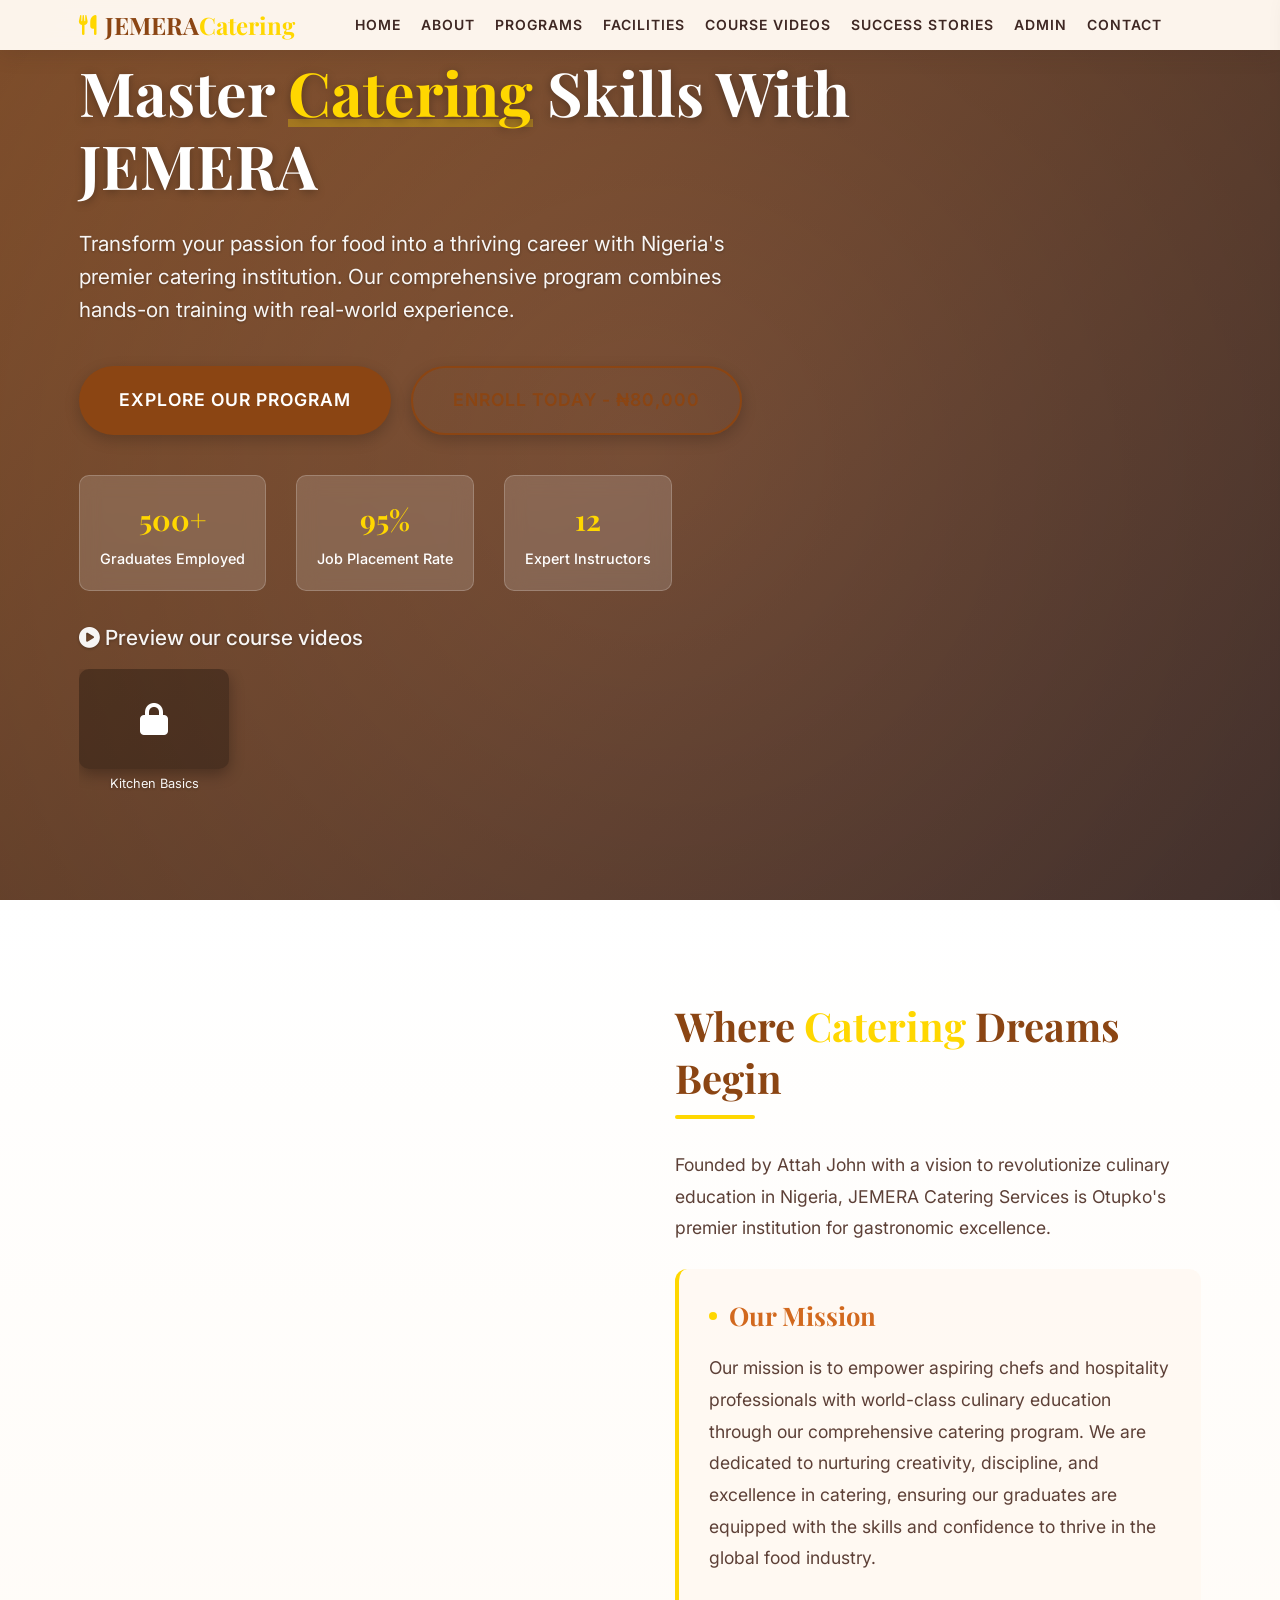
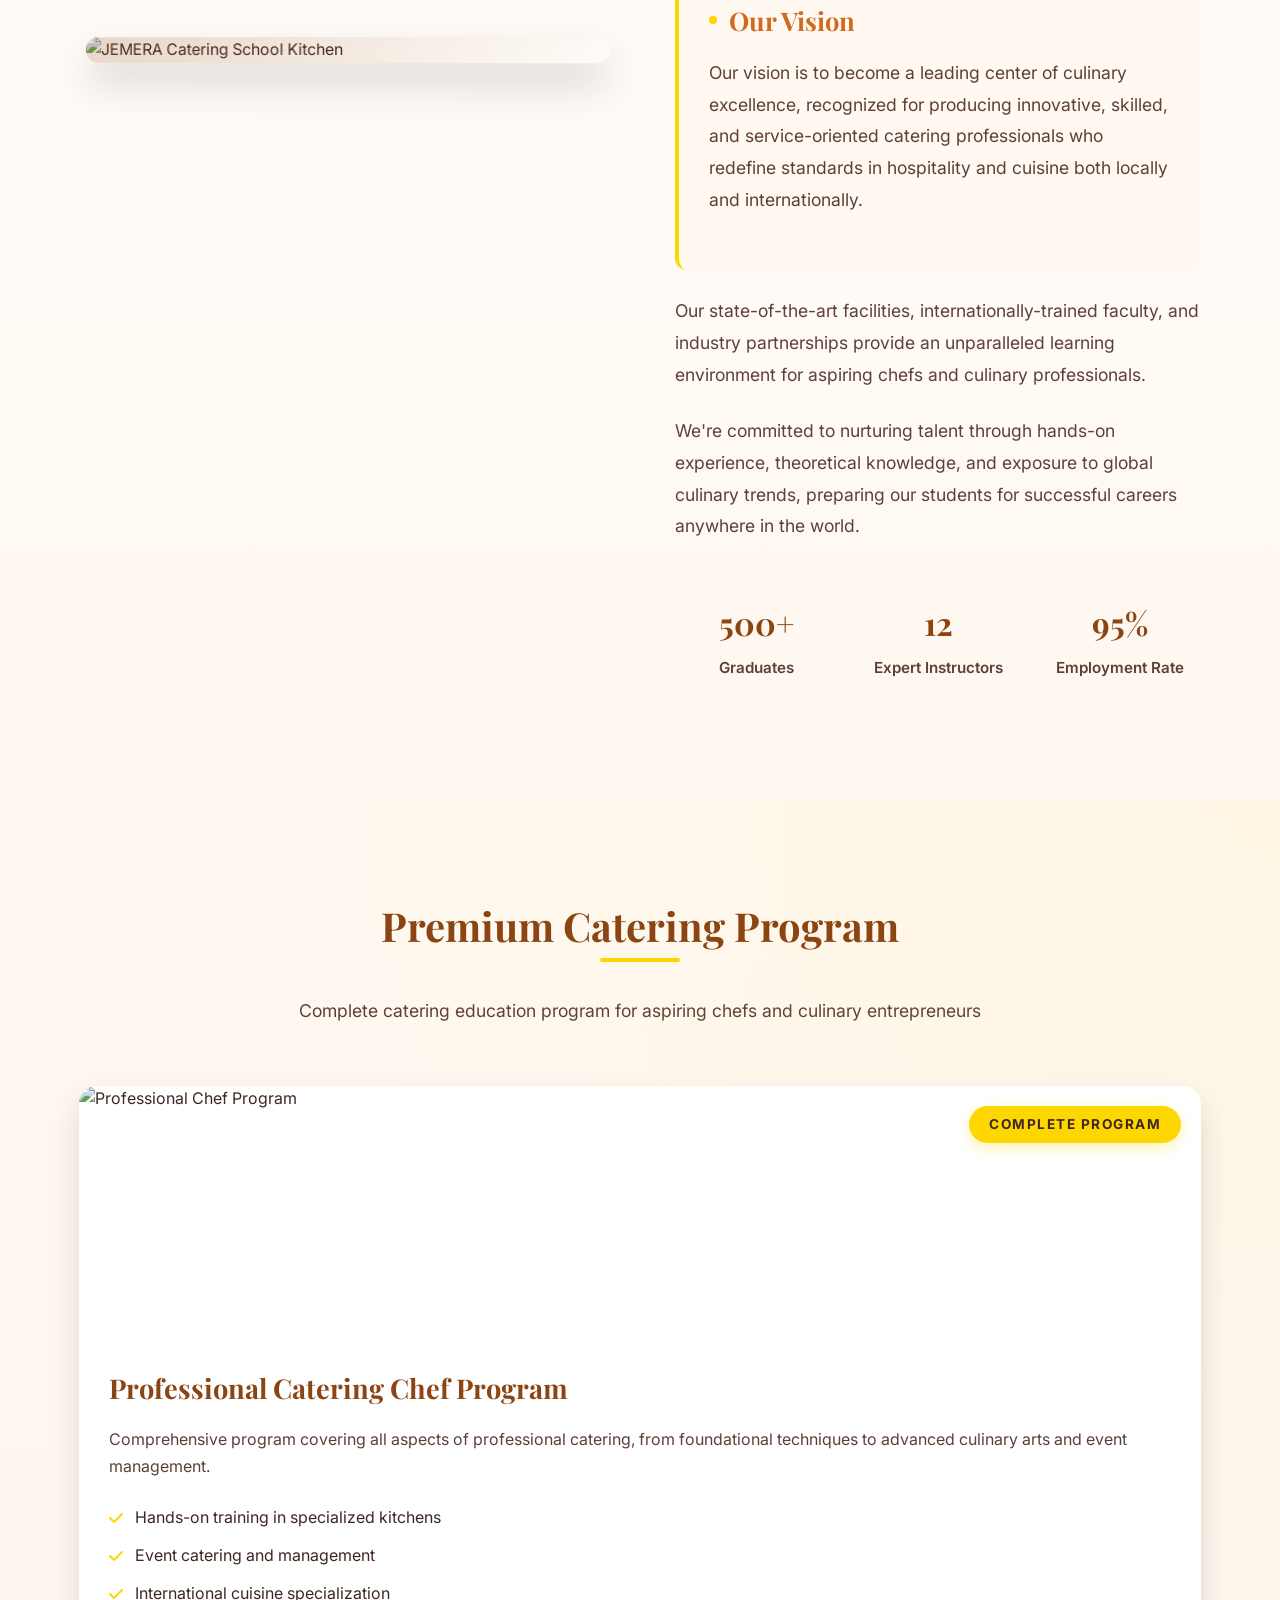
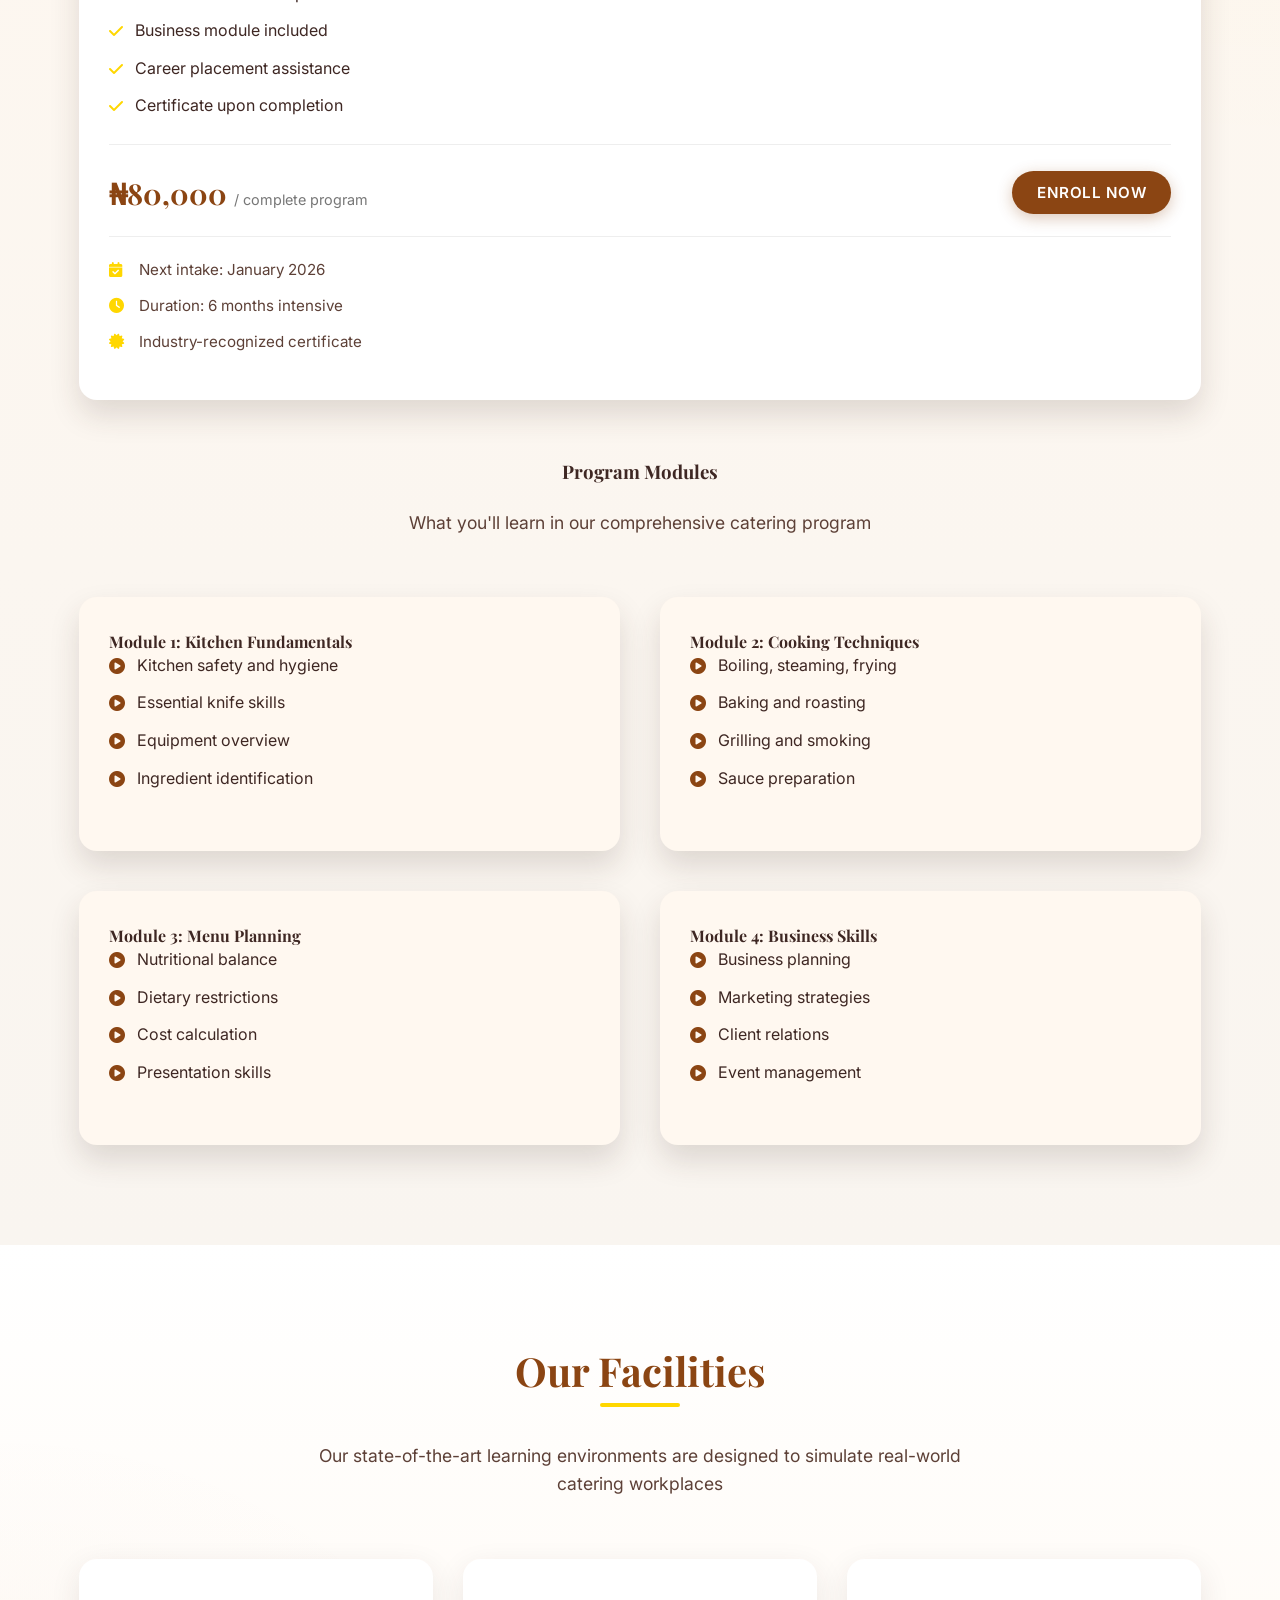
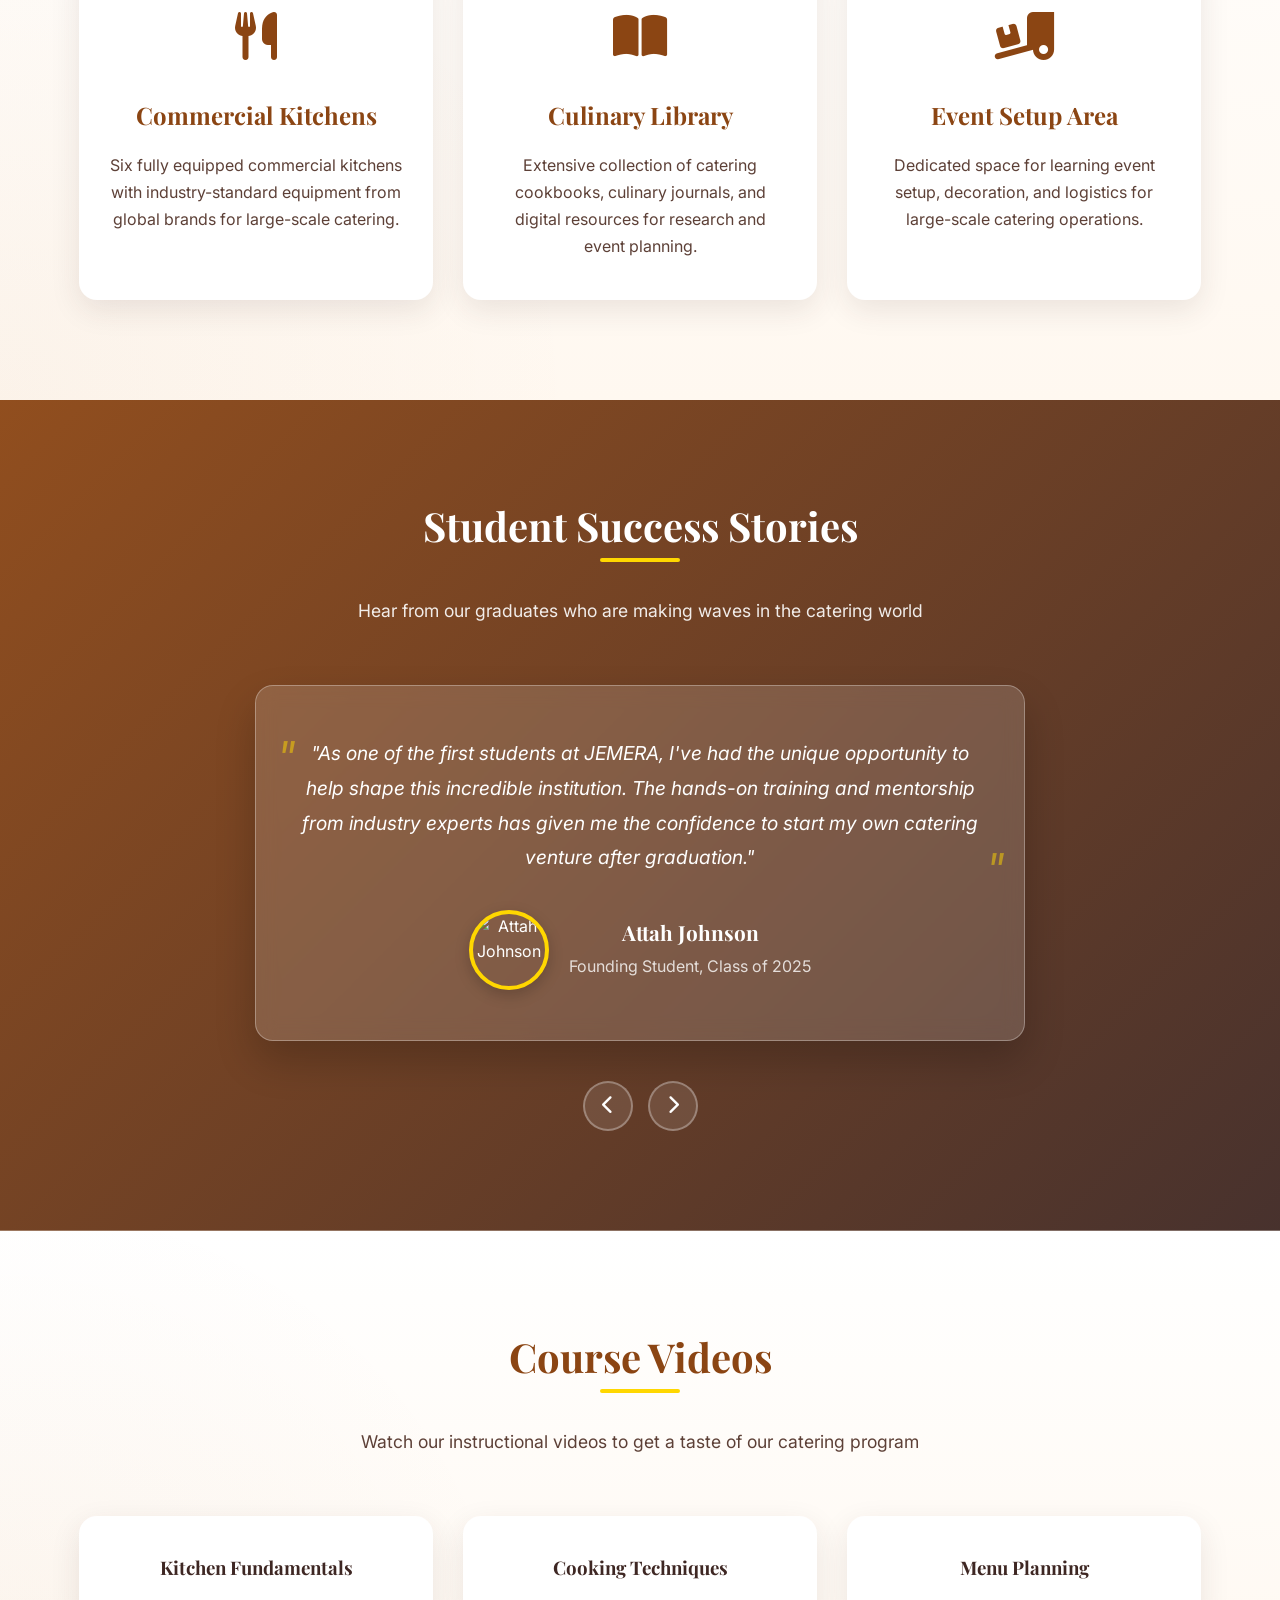
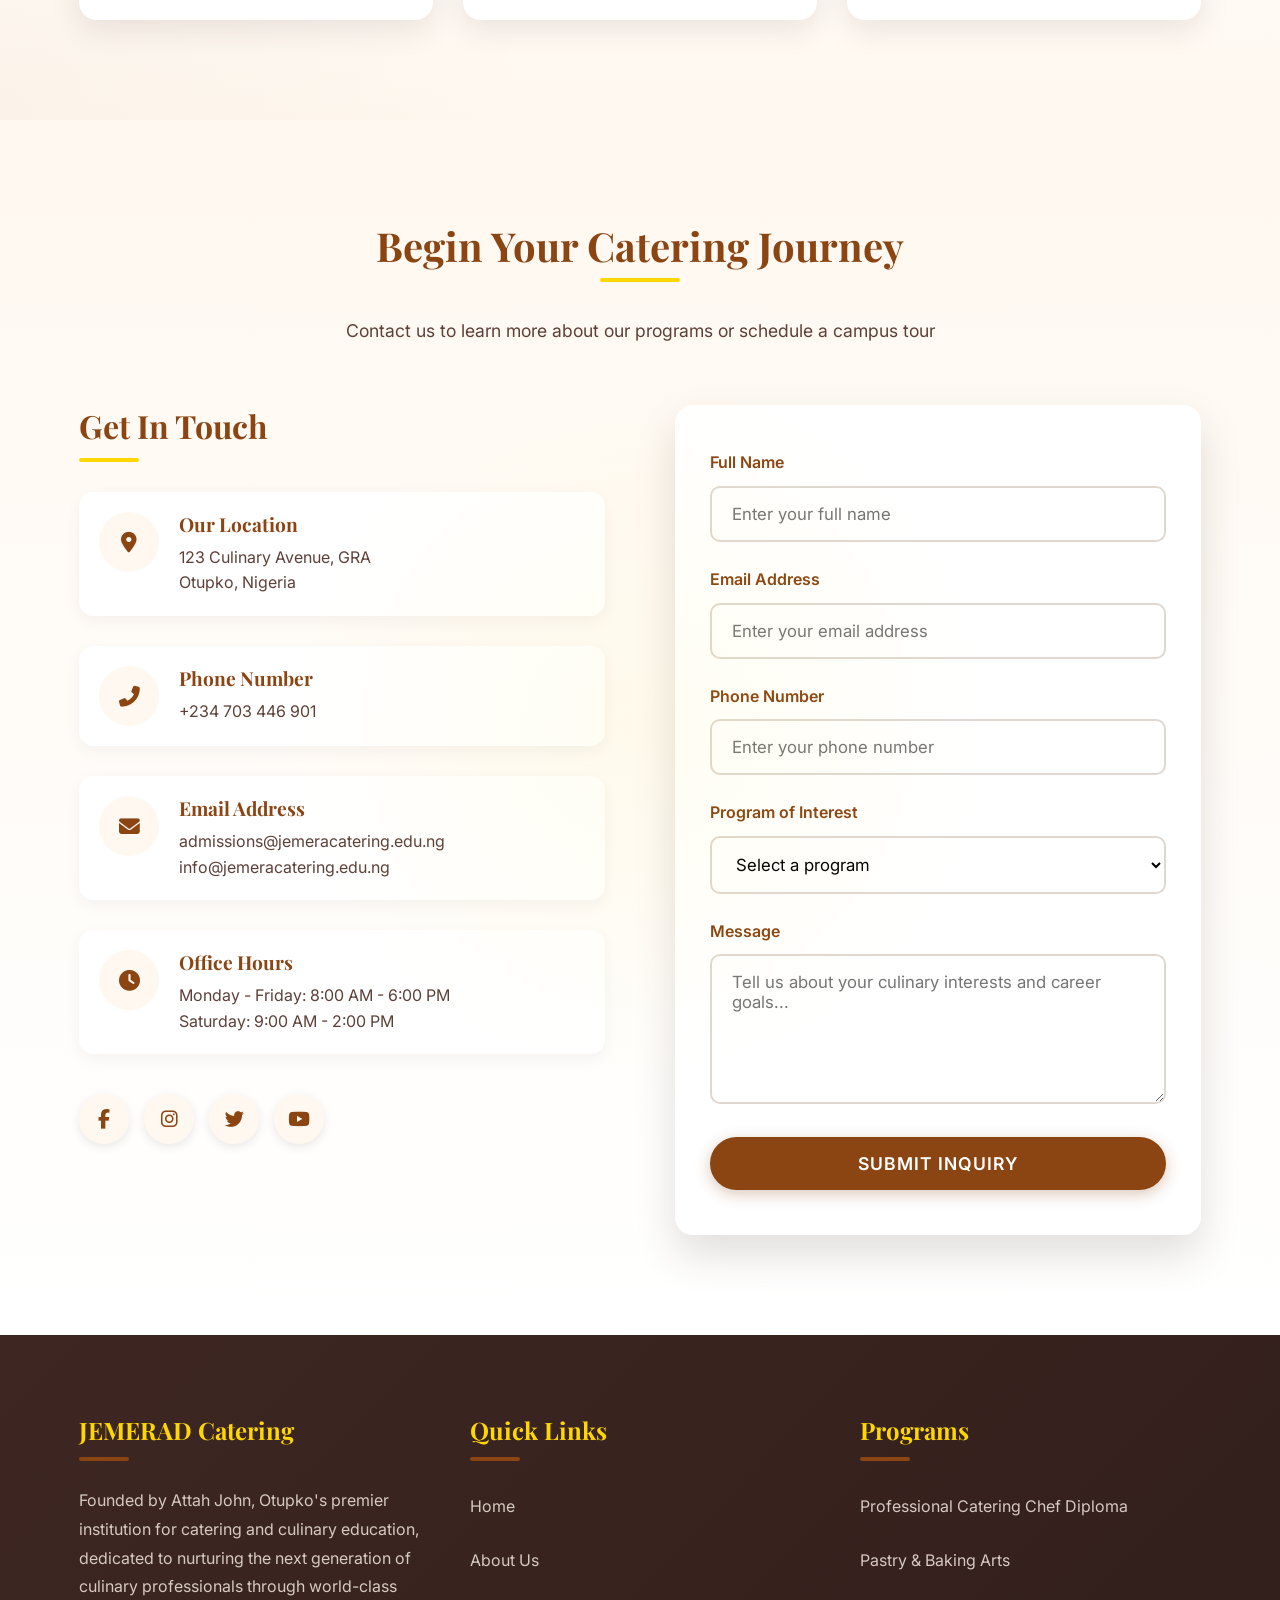
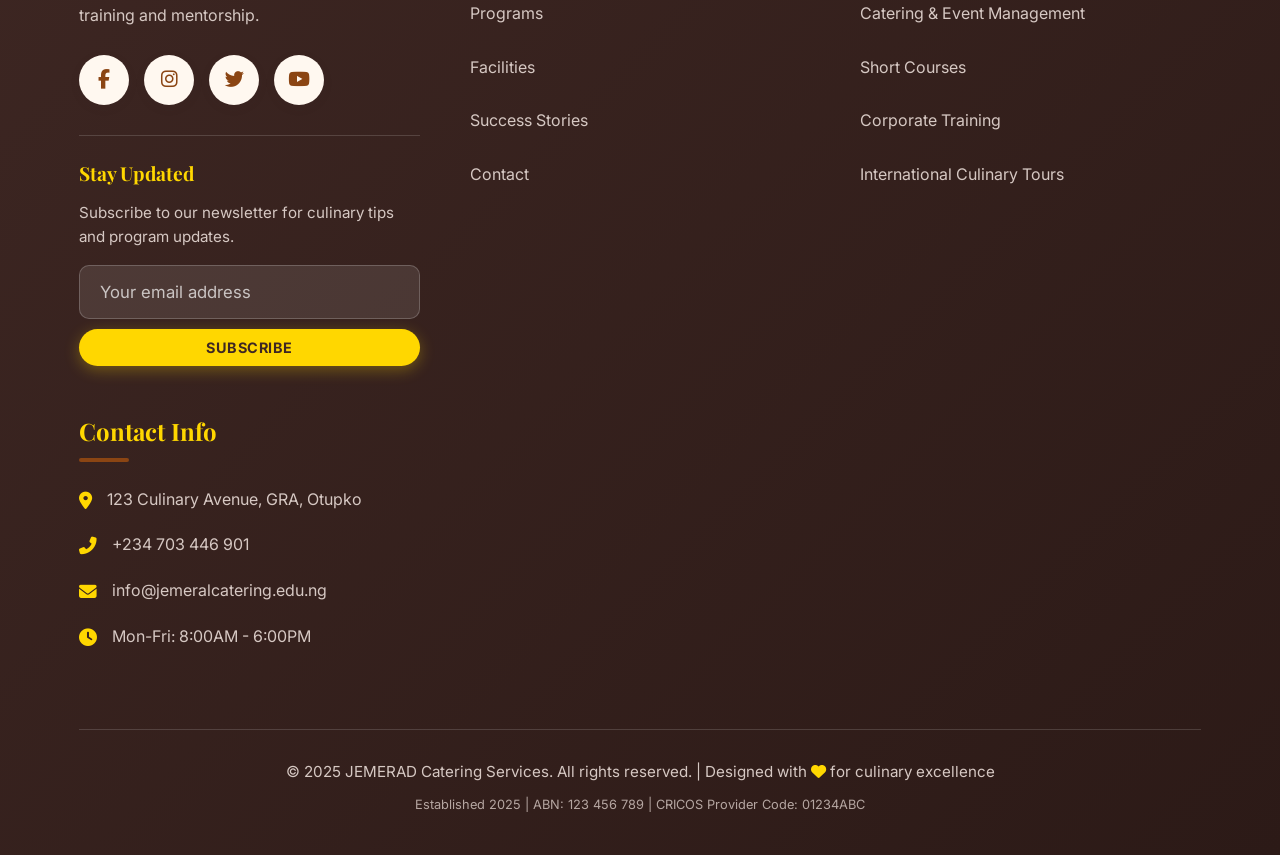
==== commit eb598af6: "Update index.html" ====
--- a/index.html
+++ b/index.html
@@ -3,7 +3,7 @@
 <head>
     <meta charset="UTF-8">
     <meta name="viewport" content="width=device-width, initial-scale=1.0">
-    <title>JEMERAD | Premium Catering & Culinary Academy</title>
+    <title>JEMERA | Premium Catering & Culinary Academy</title>
     <link rel="stylesheet" href="https://cdnjs.cloudflare.com/ajax/libs/font-awesome/6.4.0/css/all.min.css">
     <link href="https://fonts.googleapis.com/css2?family=Playfair+Display:wght@400;500;600;700&family=Inter:wght@300;400;500;600;700&display=swap" rel="stylesheet">
     <style>
@@ -2205,7 +2205,7 @@
     <!-- Header -->
     <header id="header">
         <div class="container header-container">
-            <a href="#" class="logo"><i class="fas fa-utensils"></i>JEMERAD <span>Catering</span></a>
+            <a href="#" class="logo"><i class="fas fa-utensils"></i>JEMERA <span>Catering</span></a>
             
             <nav>
                 <ul>
@@ -2253,7 +2253,7 @@
     <section class="hero" id="home">
         <div class="container">
             <div class="hero-content">
-                <h1>Master <span>Catering</span> Skills With JEMERAD</h1>
+                <h1>Master <span>Catering</span> Skills With JEMERA</h1>
                 <p>Transform your passion for food into a thriving career with Nigeria's premier catering institution. Our comprehensive program combines hands-on training with real-world experience.</p>
                 <div class="hero-btns">
                     <a href="#programs" class="btn btn-primary">Explore Our Program</a>
@@ -2340,11 +2340,11 @@
         <div class="container">
             <div class="about-content">
                 <div class="about-image">
-                    <img src="https://images.unsplash.com/photo-1556909114-f6e7ad7d3136?ixlib=rb-1.2.1&auto=format&fit=crop&w=1350&q=80" alt="JEMERAL Catering School Kitchen">
+                    <img src="https://images.unsplash.com/photo-1556909114-f6e7ad7d3136?ixlib=rb-1.2.1&auto=format&fit=crop&w=1350&q=80" alt="JEMERA Catering School Kitchen">
                 </div>
                 <div class="about-text">
                     <h2>Where <span>Catering</span> Dreams Begin</h2>
-                    <p>Founded by Attah John with a vision to revolutionize culinary education in Nigeria, JEMERAD Catering Services is Otupko's premier institution for gastronomic excellence.</p>
+                    <p>Founded by Attah John with a vision to revolutionize culinary education in Nigeria, JEMERA Catering Services is Otupko's premier institution for gastronomic excellence.</p>
                     
                     <div class="mission-vision">
                         <h3>Our Mission</h3>
@@ -2689,7 +2689,7 @@
             <div class="testimonial-container">
                 <div class="testimonial-slider">
                     <div class="testimonial-card">
-                        <p class="testimonial-text">"As one of the first students at JEMERAD, I've had the unique opportunity to help shape this incredible institution. The hands-on training and mentorship from industry experts has given me the confidence to start my own catering venture after graduation."</p>
+                        <p class="testimonial-text">"As one of the first students at JEMERA, I've had the unique opportunity to help shape this incredible institution. The hands-on training and mentorship from industry experts has given me the confidence to start my own catering venture after graduation."</p>
                         <div class="testimonial-author">
                             <div class="author-image">
                                 <img src="https://randomuser.me/api/portraits/women/67.jpg" alt="Attah Johnson">
@@ -2702,7 +2702,7 @@
                     </div>
                     
                     <div class="testimonial-card">
-                        <p class="testimonial-text">"The professional training I received at JEMERAD transformed my passion for cooking into a successful career. The instructors are world-class and the facilities are unmatched in the region. I now run a thriving catering business."</p>
+                        <p class="testimonial-text">"The professional training I received at JEMERA transformed my passion for cooking into a successful career. The instructors are world-class and the facilities are unmatched in the region. I now run a thriving catering business."</p>
                         <div class="testimonial-author">
                             <div class="author-image">
                                 <img src="https://randomuser.me/api/portraits/men/32.jpg" alt="Michael Okonkwo">
@@ -2715,7 +2715,7 @@
                     </div>
                     
                     <div class="testimonial-card">
-                        <p class="testimonial-text">"JEMERAD's event management program gave me the business skills I needed to launch my catering company. The practical experience with real clients during the program was invaluable for my career success."</p>
+                        <p class="testimonial-text">"JEMERA's event management program gave me the business skills I needed to launch my catering company. The practical experience with real clients during the program was invaluable for my career success."</p>
                         <div class="testimonial-author">
                             <div class="author-image">
                                 <img src="https://randomuser.me/api/portraits/women/44.jpg" alt="Amina Abdullahi">
@@ -2908,7 +2908,7 @@
                             </div>
                             <div class="contact-text">
                                 <h4>Email Address</h4>
-                                <p>admissions@jemeralcatering.edu.ng<br>info@jemeralcatering.edu.ng</p>
+                                <p>admissions@jemeracatering.edu.ng<br>info@jemeracatering.edu.ng</p>
                             </div>
                         </div>
                         
@@ -3859,7 +3859,7 @@
         
         // Share to social media platforms
         function shareToFacebook() {
-            const text = 'I just completed my assignment at JEMERAD Catering School! #jemeral';
+            const text = 'I just completed my assignment at JEMERA Catering School! #jemeral';
             window.open(`https://www.facebook.com/sharer/sharer.php?u=${encodeURIComponent(window.location.href)}&quote=${encodeURIComponent(text)}`, '_blank');
         }
         
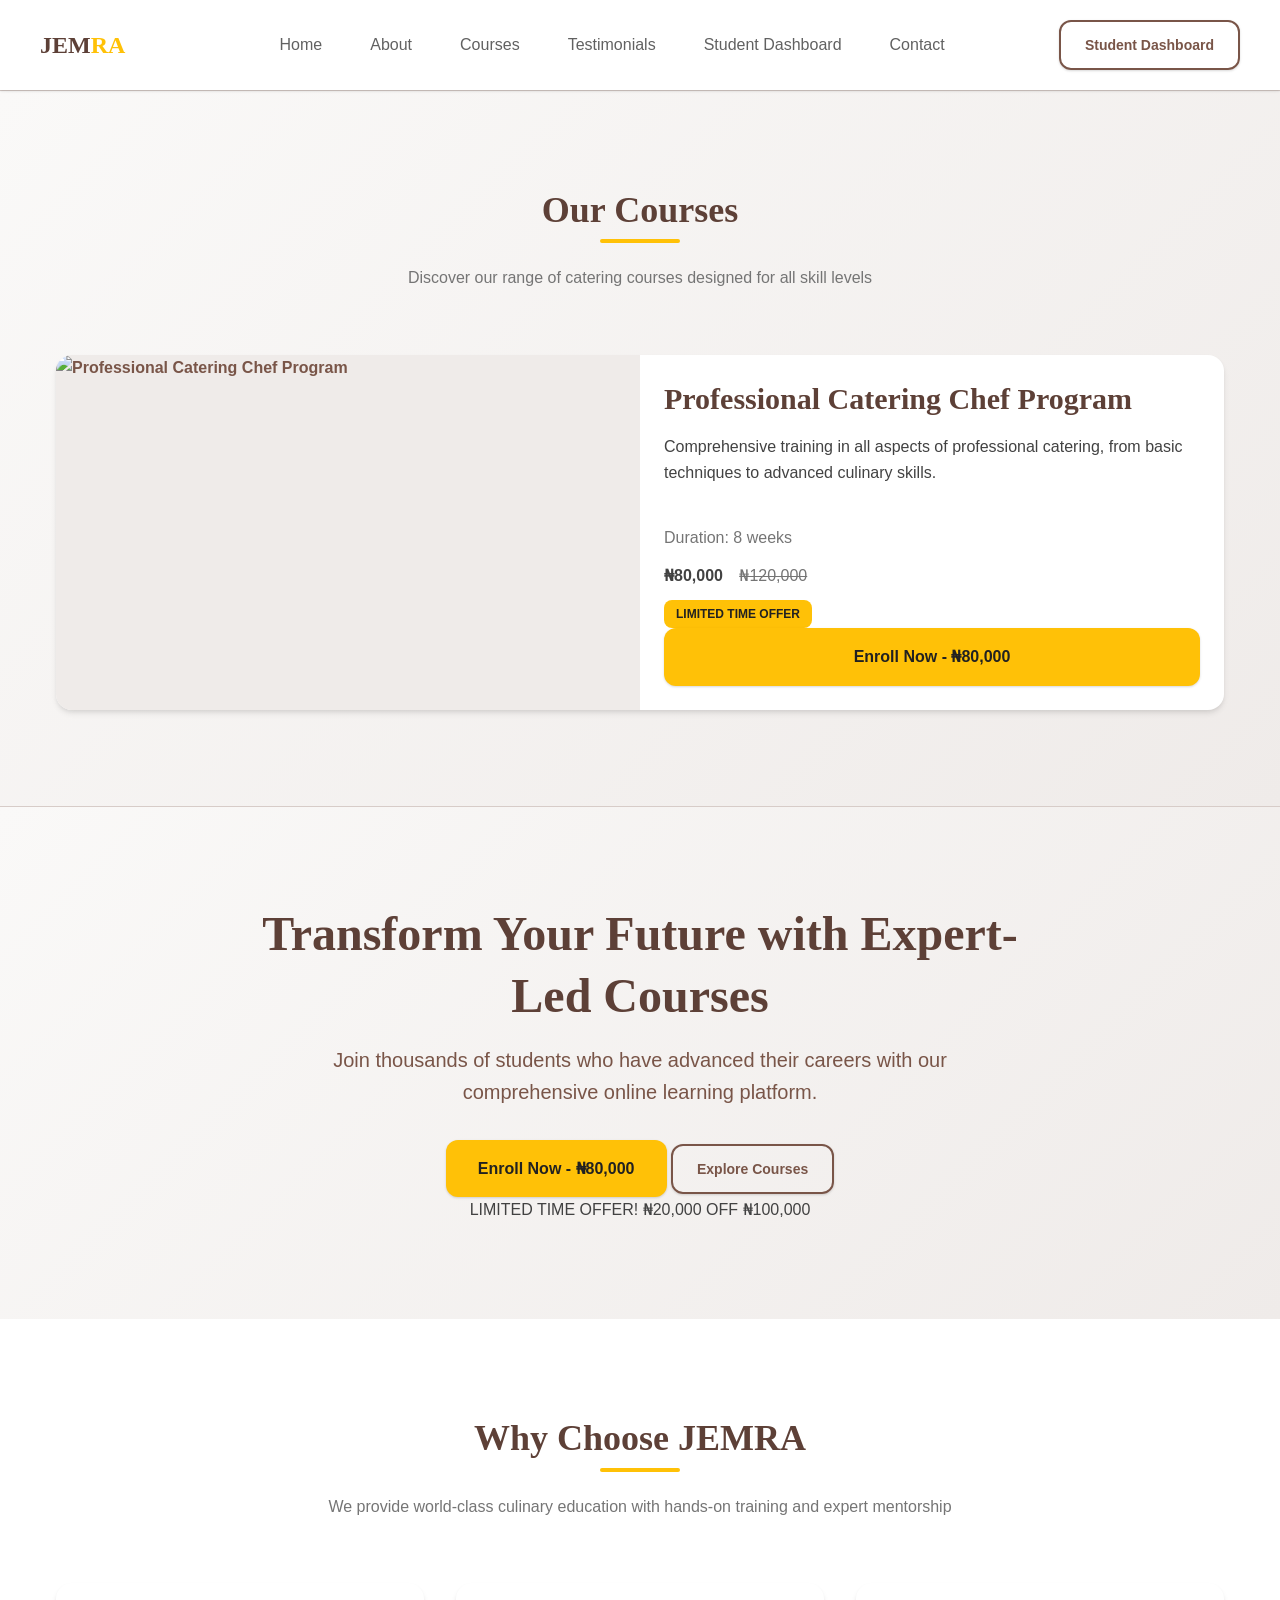
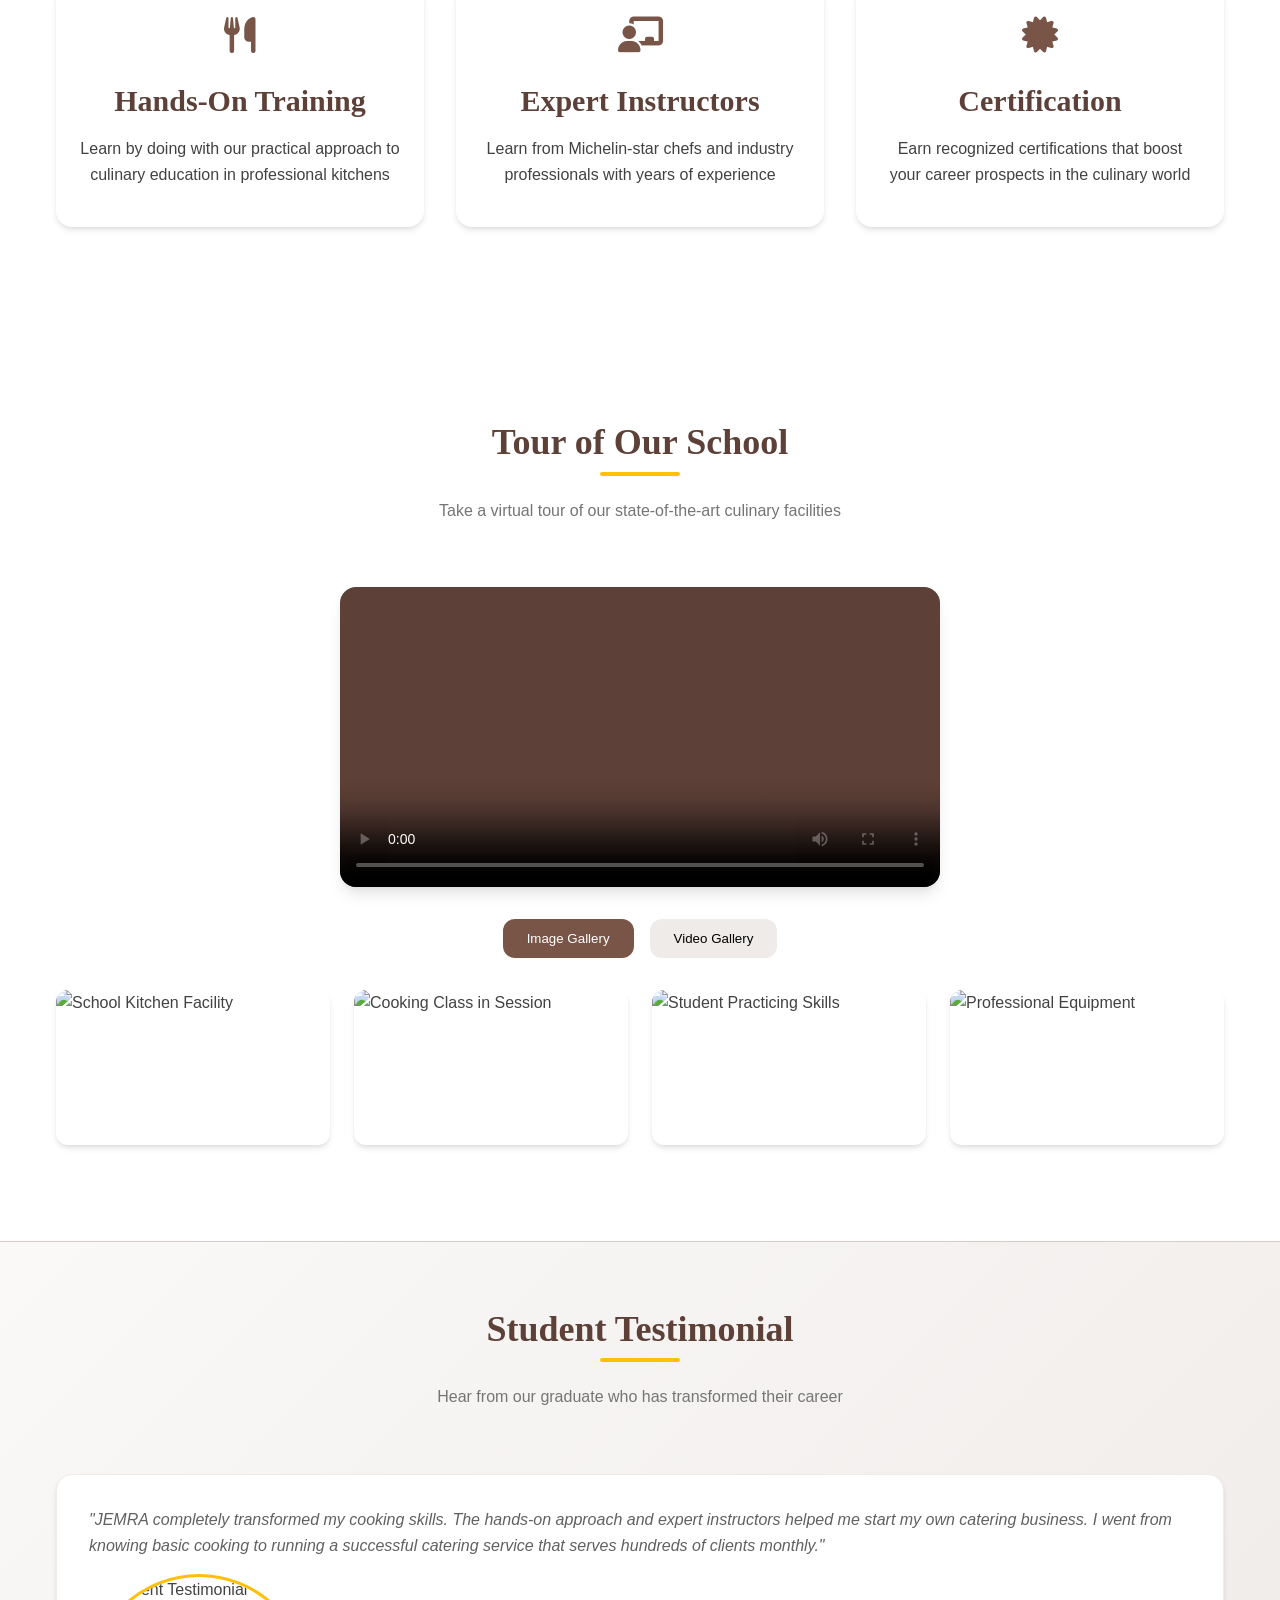
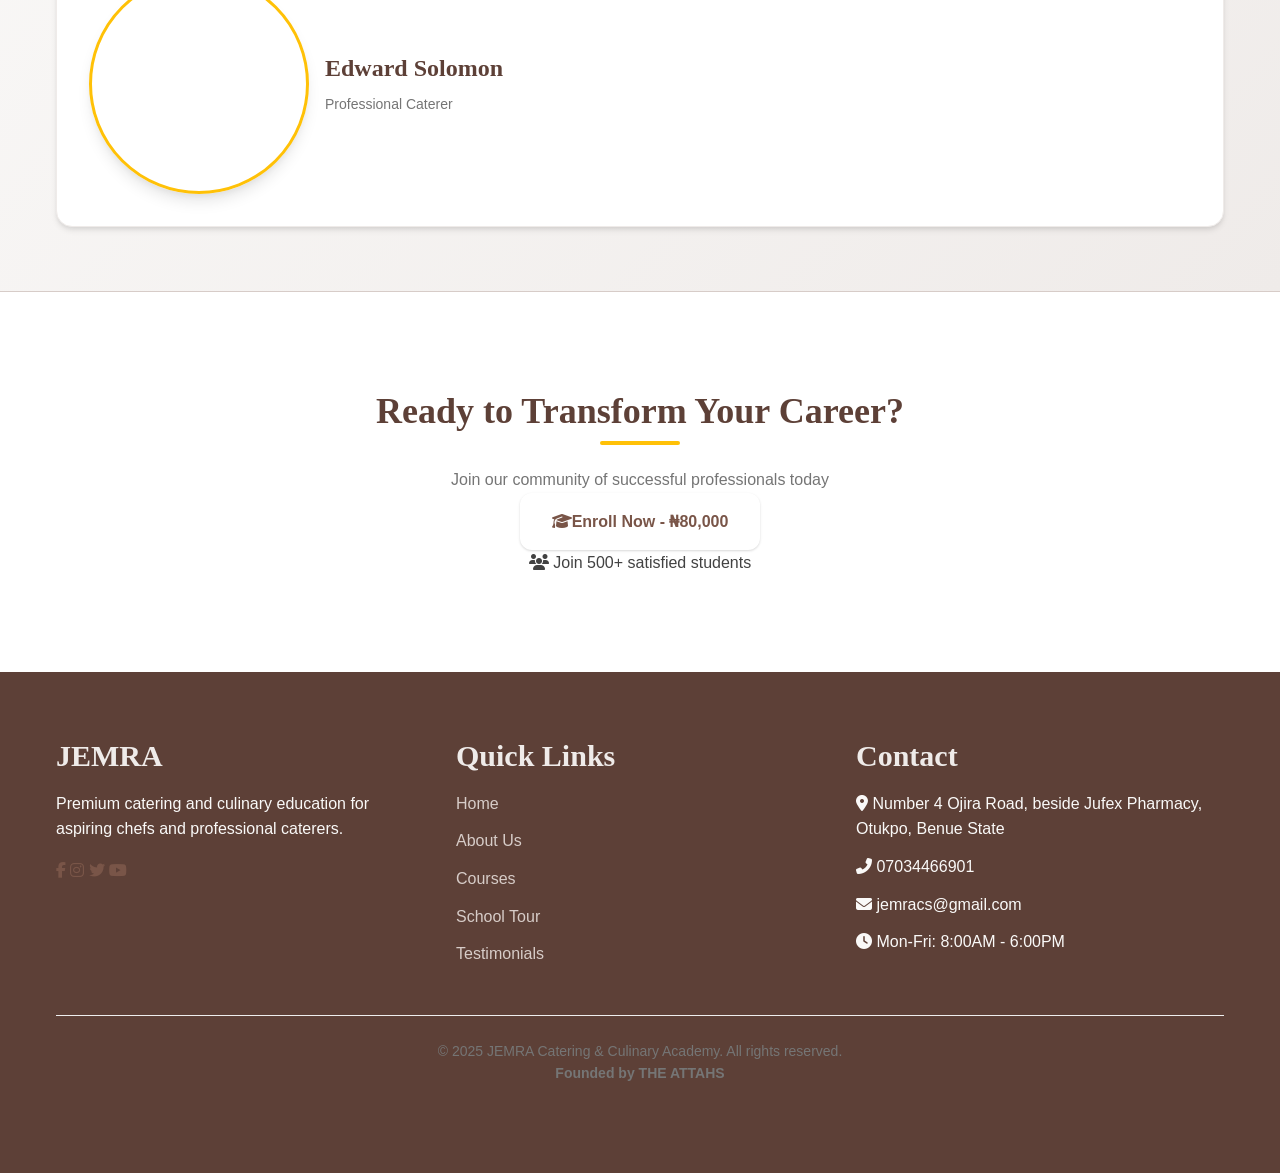
==== commit fbd8f5ec: "Add files via upload" ====
--- a/index.html
+++ b/index.html
@@ -1,4339 +1,1285 @@
-<!DOCTYPE html>
-<html lang="en">
-<head>
-    <meta charset="UTF-8">
-    <meta name="viewport" content="width=device-width, initial-scale=1.0">
-    <title>JEMERA | Premium Catering & Culinary Academy</title>
-    <link rel="stylesheet" href="https://cdnjs.cloudflare.com/ajax/libs/font-awesome/6.4.0/css/all.min.css">
-    <link href="https://fonts.googleapis.com/css2?family=Playfair+Display:wght@400;500;600;700&family=Inter:wght@300;400;500;600;700&display=swap" rel="stylesheet">
-    <style>
-        :root {
-            --primary: #8B4513;
-            --secondary: #D2691E;
-            --accent: #CD853F;
-            --light: #FFF8F0;
-            --dark: #3E2723;
-            --gold: #FFD700;
-            --transition: all 0.3s ease;
-            --shadow: 0 5px 15px rgba(62, 39, 35, 0.1);
-            --radius: 12px;
-        }
-
-        * {
-            margin: 0;
-            padding: 0;
-            box-sizing: border-box;
-        }
-
-        html {
-            scroll-behavior: smooth;
-        }
-
-        body {
-            font-family: 'Inter', sans-serif;
-            line-height: 1.6;
-            color: var(--dark);
-            background-color: var(--light);
-            overflow-x: hidden;
-        }
-
-        h1, h2, h3, h4, h5 {
-            font-family: 'Playfair Display', serif;
-            font-weight: 700;
-            line-height: 1.3;
-        }
-
-        .container {
-            width: 90%;
-            max-width: 1200px;
-            margin: 0 auto;
-            padding: 0 15px;
-        }
-
-        section {
-            padding: 80px 0;
-        }
-
-        .section-header {
-            text-align: center;
-            margin-bottom: 60px;
-        }
-
-        .section-header h2 {
-            font-size: 2.5rem;
-            color: var(--primary);
-            margin-bottom: 20px;
-            position: relative;
-            display: inline-block;
-        }
-
-        .section-header h2:after {
-            content: '';
-            position: absolute;
-            bottom: -10px;
-            left: 50%;
-            transform: translateX(-50%);
-            width: 80px;
-            height: 4px;
-            background: var(--gold);
-            border-radius: 2px;
-        }
-
-        .section-header p {
-            max-width: 700px;
-            margin: 25px auto 0;
-            font-size: 1.1rem;
-            color: #5D4037;
-        }
-
-        .btn {
-            display: inline-flex;
-            align-items: center;
-            justify-content: center;
-            padding: 12px 24px;
-            border-radius: 50px;
-            font-weight: 600;
-            text-decoration: none;
-            transition: all 0.4s cubic-bezier(0.175, 0.885, 0.32, 1.275);
-            position: relative;
-            overflow: hidden;
-            border: none;
-            cursor: pointer;
-            font-size: 0.9rem;
-            letter-spacing: 0.5px;
-            text-transform: uppercase;
-            font-family: 'Inter', sans-serif;
-            box-shadow: 0 4px 15px rgba(0, 0, 0, 0.1);
-        }
-
-        .btn:before {
-            content: '';
-            position: absolute;
-            top: 0;
-            left: -100%;
-            width: 100%;
-            height: 100%;
-            background: linear-gradient(90deg, transparent, rgba(255, 255, 255, 0.2), transparent);
-            transition: all 0.6s ease;
-        }
-
-        .btn:hover:before {
-            left: 100%;
-        }
-
-        .btn-primary {
-            background: var(--primary);
-            color: white;
-            box-shadow: 0 4px 15px rgba(139, 69, 19, 0.3);
-        }
-
-        .btn-primary:hover {
-            transform: translateY(-5px);
-            box-shadow: 0 12px 25px rgba(139, 69, 19, 0.4);
-        }
-
-        .btn-secondary {
-            background: transparent;
-            color: var(--primary);
-            border: 2px solid var(--primary);
-        }
-
-        .btn-secondary:hover {
-            background: var(--primary);
-            color: white;
-            transform: translateY(-5px);
-        }
-
-        .btn-gold {
-            background: var(--gold);
-            color: var(--dark);
-            font-weight: 700;
-            box-shadow: 0 4px 15px rgba(255, 215, 0, 0.3);
-        }
-
-        .btn-gold:hover {
-            background: #e6c200;
-            transform: translateY(-5px);
-            box-shadow: 0 12px 25px rgba(255, 215, 0, 0.4);
-        }
-        
-        .btn-outline {
-            background: transparent;
-            color: var(--primary);
-            border: 2px solid var(--primary);
-        }
-        
-        .btn-outline:hover {
-            background: var(--primary);
-            color: white;
-            transform: translateY(-5px);
-        }
-
-        /* Notification Styles */
-        .notification {
-            position: fixed;
-            top: 20px;
-            right: 20px;
-            padding: 15px 20px;
-            border-radius: 8px;
-            color: white;
-            font-weight: 600;
-            box-shadow: 0 4px 12px rgba(0, 0, 0, 0.15);
-            z-index: 9999;
-            transform: translateX(120%);
-            transition: transform 0.3s ease;
-            max-width: 350px;
-        }
-        
-        .notification.show {
-            transform: translateX(0);
-        }
-        
-        .notification.success {
-            background: #28a745;
-        }
-        
-        .notification.error {
-            background: #dc3545;
-        }
-        
-        .notification.info {
-            background: #17a2b8;
-        }
-        
-        .notification.warning {
-            background: #ffc107;
-            color: #212529;
-        }
-        
-        .notification .close-btn {
-            float: right;
-            background: none;
-            border: none;
-            color: white;
-            font-size: 18px;
-            cursor: pointer;
-            margin-left: 10px;
-            padding: 0;
-        }
-        
-        .notification.warning .close-btn {
-            color: #212529;
-        }
-        
-        /* All sections are visible by default */
-        section {
-            display: block;
-            visibility: visible;
-        }
-
-        /* Testimonial cards */
-        .testimonial-card {
-            display: none;
-        }
-
-        .testimonial-card:first-child {
-            display: block;
-        }
-
-        /* Header Styles */
-        header {
-            position: fixed;
-            top: 0;
-            left: 0;
-            width: 100%;
-            z-index: 1000;
-            padding: 6px 0;
-            transition: all 0.3s ease;
-            background: rgba(255, 248, 240, 0.98);
-            backdrop-filter: blur(10px);
-            box-shadow: 0 5px 20px rgba(62, 39, 35, 0.15);
-        }
-
-        header.scrolled {
-            padding: 4px 0;
-            background: rgba(255, 248, 240, 0.99);
-        }
-
-        .header-container {
-            display: flex;
-            justify-content: space-between;
-            align-items: center;
-        }
-
-        .logo {
-            font-family: 'Playfair Display', serif;
-            font-size: 24px;
-            font-weight: 700;
-            color: var(--primary);
-            text-decoration: none;
-            display: flex;
-            align-items: center;
-            transition: all 0.3s ease;
-        }
-
-        .logo span {
-            color: var(--gold);
-        }
-
-        .logo i {
-            margin-right: 8px;
-            font-size: 20px;
-            color: var(--gold);
-        }
-
-        nav ul {
-            display: flex;
-            list-style: none;
-        }
-
-        nav ul li {
-            margin-left: 20px;
-        }
-
-        nav ul li a {
-            text-decoration: none;
-            color: var(--dark);
-            font-weight: 600;
-            font-size: 14px;
-            transition: all 0.3s ease;
-            position: relative;
-            text-transform: uppercase;
-            letter-spacing: 1px;
-        }
-
-        nav ul li a:after {
-            content: '';
-            position: absolute;
-            bottom: -5px;
-            left: 0;
-            width: 0;
-            height: 2px;
-            background: var(--gold);
-            transition: width 0.3s ease;
-        }
-
-        nav ul li a:hover {
-            color: var(--primary);
-        }
-
-        nav ul li a:hover:after {
-            width: 100%;
-        }
-
-        .header-actions {
-            display: flex;
-            align-items: center;
-            gap: 10px;
-        }
-
-        .mobile-toggle {
-            display: none;
-            font-size: 24px;
-            cursor: pointer;
-            color: var(--primary);
-            background: none;
-            border: none;
-            padding: 10px;
-            border-radius: 5px;
-            transition: all 0.3s ease;
-        }
-
-        .mobile-toggle:hover {
-            background: var(--light);
-            color: var(--gold);
-        }
-
-        /* Mobile Menu */
-        .mobile-menu {
-            position: fixed;
-            top: 0;
-            right: -250px;
-            width: 230px;
-            height: 100vh;
-            background: linear-gradient(135deg, var(--light) 0%, white 100%);
-            z-index: 1200;
-            transition: all 0.3s cubic-bezier(0.68, -0.55, 0.265, 1.55);
-            box-shadow: -5px 0 25px rgba(0, 0, 0, 0.15);
-            padding: 8px;
-            overflow-y: auto;
-        }
-
-        .mobile-menu.active {
-            right: 0;
-        }
-
-        .close-menu {
-            position: absolute;
-            top: 20px;
-            right: 20px;
-            font-size: 26px;
-            color: var(--primary);
-            cursor: pointer;
-            background: none;
-            border: none;
-            width: 45px;
-            height: 45px;
-            display: flex;
-            align-items: center;
-            justify-content: center;
-            border-radius: 50%;
-            transition: all 0.3s ease;
-        }
-
-        .close-menu:hover {
-            background: var(--light);
-            color: var(--gold);
-            transform: rotate(90deg);
-        }
-
-        .mobile-nav ul {
-            display: block;
-            margin-top: 45px;
-        }
-
-        .mobile-nav ul li {
-            margin: 2px 0;
-            text-align: center;
-            opacity: 0;
-            transform: translateY(20px);
-            animation: slideIn 0.3s forwards;
-        }
-
-        @keyframes slideIn {
-            to {
-                opacity: 1;
-                transform: translateY(0);
-            }
-        }
-
-        .mobile-nav ul li:nth-child(1) { animation-delay: 0.05s; }
-        .mobile-nav ul li:nth-child(2) { animation-delay: 0.1s; }
-        .mobile-nav ul li:nth-child(3) { animation-delay: 0.15s; }
-        .mobile-nav ul li:nth-child(4) { animation-delay: 0.2s; }
-        .mobile-nav ul li:nth-child(5) { animation-delay: 0.25s; }
-        .mobile-nav ul li:nth-child(6) { animation-delay: 0.3s; }
-        .mobile-nav ul li:nth-child(7) { animation-delay: 0.35s; }
-
-        .mobile-nav ul li a {
-            display: block;
-            padding: 8px;
-            color: var(--dark);
-            font-size: 14px;
-            text-decoration: none;
-            border-radius: 5px;
-            transition: all 0.3s ease;
-            font-weight: 600;
-            text-transform: uppercase;
-            letter-spacing: 1px;
-        }
-
-        .mobile-nav ul li a:hover {
-            background: var(--primary);
-            color: white;
-            transform: translateY(-3px);
-            box-shadow: 0 5px 15px rgba(139, 69, 19, 0.3);
-        }
-
-        .mobile-overlay {
-            position: fixed;
-            top: 0;
-            left: 0;
-            width: 100%;
-            height: 100%;
-            background: rgba(0, 0, 0, 0.8);
-            z-index: 1100;
-            opacity: 0;
-            visibility: hidden;
-            transition: all 0.4s ease;
-        }
-
-        .mobile-overlay.active {
-            opacity: 1;
-            visibility: visible;
-        }
-
-        /* Hero Section */
-        .hero {
-            height: 100vh;
-            min-height: 800px;
-            display: flex;
-            align-items: center;
-            position: relative;
-            overflow: hidden;
-            background: linear-gradient(135deg, rgba(139, 69, 19, 0.85) 0%, rgba(62, 39, 35, 0.9) 100%), url('https://images.unsplash.com/photo-1556909211-8a01a7b0c8cc?ixlib=rb-1.2.1&auto=format&fit=crop&w=1950&q=80');
-            background-size: cover;
-            background-position: center;
-            color: white;
-            padding-top: 80px;
-            position: relative;
-        }
-
-        .hero:before {
-            content: '';
-            position: absolute;
-            top: 0;
-            left: 0;
-            width: 100%;
-            height: 100%;
-            background: radial-gradient(circle at center, transparent 0%, rgba(0, 0, 0, 0.2) 100%);
-            z-index: 1;
-        }
-
-        .hero-content {
-            max-width: 800px;
-            position: relative;
-            z-index: 2;
-            animation: fadeInUp 1s ease;
-        }
-
-        @keyframes fadeInUp {
-            from {
-                opacity: 0;
-                transform: translateY(30px);
-            }
-            to {
-                opacity: 1;
-                transform: translateY(0);
-            }
-        }
-
-        .hero h1 {
-            font-size: 3.8rem;
-            margin-bottom: 25px;
-            line-height: 1.2;
-            text-shadow: 0 2px 10px rgba(0, 0, 0, 0.3);
-        }
-
-        .hero h1 span {
-            color: var(--gold);
-            position: relative;
-        }
-
-        .hero h1 span:after {
-            content: '';
-            position: absolute;
-            bottom: 5px;
-            left: 0;
-            width: 100%;
-            height: 8px;
-            background: rgba(255, 215, 0, 0.3);
-            z-index: -1;
-        }
-
-        .hero p {
-            font-size: 1.3rem;
-            margin-bottom: 40px;
-            opacity: 0.95;
-            max-width: 700px;
-            text-shadow: 0 1px 3px rgba(0, 0, 0, 0.3);
-        }
-
-        .hero-btns {
-            display: flex;
-            gap: 20px;
-            flex-wrap: wrap;
-        }
-
-        .hero-btns .btn {
-            padding: 18px 40px;
-            font-size: 1.1rem;
-            font-weight: 600;
-            letter-spacing: 1px;
-            box-shadow: 0 5px 15px rgba(0, 0, 0, 0.2);
-            transition: all 0.3s ease;
-        }
-
-        .hero-btns .btn:hover {
-            transform: translateY(-5px);
-            box-shadow: 0 10px 25px rgba(0, 0, 0, 0.3);
-        }
-        
-        .hero-stats {
-            display: flex;
-            gap: 30px;
-            margin-top: 40px;
-            flex-wrap: wrap;
-        }
-        
-        .hero-stats .stat-item {
-            text-align: center;
-            background: rgba(255, 255, 255, 0.15);
-            padding: 20px;
-            border-radius: 10px;
-            backdrop-filter: blur(10px);
-            border: 1px solid rgba(255, 255, 255, 0.2);
-        }
-        
-        .hero-stats .stat-number {
-            font-size: 1.8rem;
-            font-weight: 700;
-            color: var(--gold);
-            margin-bottom: 5px;
-            font-family: 'Playfair Display', serif;
-        }
-        
-        .hero-stats .stat-text {
-            font-size: 0.9rem;
-            color: white;
-            font-weight: 500;
-        }
-
-        /* About Section */
-        .about {
-            background: linear-gradient(to bottom, #fff 0%, var(--light) 100%);
-            position: relative;
-            overflow: hidden;
-            padding: 100px 0;
-        }
-
-        .about:before {
-            content: '';
-            position: absolute;
-            top: 0;
-            left: 0;
-            width: 100%;
-            height: 100%;
-            background: url('[data-uri]');
-            opacity: 0.1;
-        }
-
-        .about-content {
-            display: grid;
-            grid-template-columns: 1fr 1fr;
-            gap: 70px;
-            align-items: center;
-            position: relative;
-            z-index: 2;
-        }
-
-        .about-image {
-            position: relative;
-            border-radius: calc(var(--radius) * 2);
-            overflow: hidden;
-            box-shadow: 0 20px 40px rgba(62, 39, 35, 0.2);
-            transform: perspective(1000px) rotateY(-5deg);
-            transition: all 0.5s ease;
-        }
-
-        .about-image:hover {
-            transform: perspective(1000px) rotateY(0deg);
-        }
-
-        .about-image:after {
-            content: '';
-            position: absolute;
-            top: 0;
-            left: 0;
-            width: 100%;
-            height: 100%;
-            background: linear-gradient(135deg, rgba(139, 69, 19, 0.2) 0%, transparent 100%);
-        }
-
-        .about-image img {
-            width: 100%;
-            height: auto;
-            display: block;
-            transition: all 0.5s ease;
-        }
-
-        .about-image:hover img {
-            transform: scale(1.05);
-        }
-
-        .about-text h2 {
-            font-size: 2.5rem;
-            margin-bottom: 30px;
-            color: var(--primary);
-            position: relative;
-            padding-bottom: 15px;
-        }
-
-        .about-text h2:after {
-            content: '';
-            position: absolute;
-            bottom: 0;
-            left: 0;
-            width: 80px;
-            height: 4px;
-            background: var(--gold);
-            border-radius: 2px;
-        }
-
-        .about-text h2 span {
-            color: var(--gold);
-        }
-
-        .about-text p {
-            margin-bottom: 25px;
-            color: #5D4037;
-            font-size: 1.1rem;
-            line-height: 1.8;
-        }
-
-        .about-text h3 {
-            font-size: 1.6rem;
-            margin: 30px 0 20px 0;
-            color: var(--secondary);
-            position: relative;
-            padding-left: 20px;
-        }
-
-        .about-text h3:before {
-            content: '';
-            position: absolute;
-            top: 50%;
-            left: 0;
-            transform: translateY(-50%);
-            width: 8px;
-            height: 8px;
-            background: var(--gold);
-            border-radius: 50%;
-        }
-
-        .mission-vision {
-            background: rgba(255, 248, 240, 0.7);
-            padding: 30px;
-            border-radius: var(--radius);
-            border-left: 4px solid var(--gold);
-            margin: 25px 0;
-        }
-
-        .mission-vision h3:first-child {
-            margin-top: 0;
-        }
-
-        .stats {
-            display: grid;
-            grid-template-columns: repeat(3, 1fr);
-            gap: 20px;
-            margin-top: 35px;
-        }
-
-        .stat-item {
-            text-align: center;
-            padding: 20px 10px;
-            border-radius: var(--radius);
-            background: var(--light);
-            transition: var(--transition);
-        }
-
-        .stat-number {
-            font-size: 2rem;
-            font-weight: 700;
-            color: var(--primary);
-            margin-bottom: 8px;
-            font-family: 'Playfair Display', serif;
-        }
-
-        .stat-text {
-            font-size: 0.95rem;
-            color: #5D4037;
-            font-weight: 600;
-        }
-
-        /* Programs Section */
-        .programs {
-            background: linear-gradient(to bottom, var(--light) 0%, #f9f5f0 100%);
-            position: relative;
-            overflow: hidden;
-            padding: 100px 0;
-        }
-
-        .programs:before {
-            content: '';
-            position: absolute;
-            top: 0;
-            left: 0;
-            width: 100%;
-            height: 100%;
-            background: radial-gradient(circle at top right, rgba(255, 215, 0, 0.05) 0%, transparent 40%);
-        }
-
-        .programs-grid {
-            display: grid;
-            grid-template-columns: repeat(auto-fit, minmax(350px, 1fr));
-            gap: 40px;
-        }
-
-        .program-card {
-            background: white;
-            border-radius: calc(var(--radius) * 1.5);
-            overflow: hidden;
-            box-shadow: 0 15px 30px rgba(62, 39, 35, 0.15);
-            transition: all 0.4s cubic-bezier(0.175, 0.885, 0.32, 1.275);
-            position: relative;
-            transform: translateY(0);
-        }
-
-        .program-card:hover {
-            transform: translateY(-15px);
-            box-shadow: 0 25px 50px rgba(62, 39, 35, 0.25);
-        }
-
-        .program-image {
-            height: 250px;
-            overflow: hidden;
-            position: relative;
-        }
-
-        .program-image img {
-            width: 100%;
-            height: 100%;
-            object-fit: cover;
-            transition: all 0.5s ease;
-        }
-
-        .program-card:hover .program-image img {
-            transform: scale(1.1);
-        }
-
-        .program-badge {
-            position: absolute;
-            top: 20px;
-            right: 20px;
-            background: var(--gold);
-            color: var(--dark);
-            padding: 8px 20px;
-            border-radius: 50px;
-            font-size: 0.85rem;
-            font-weight: 700;
-            text-transform: uppercase;
-            letter-spacing: 1.5px;
-            box-shadow: 0 5px 15px rgba(255, 215, 0, 0.3);
-            z-index: 2;
-        }
-
-        .program-content {
-            padding: 35px 30px;
-        }
-
-        .program-content h3 {
-            font-size: 1.7rem;
-            margin-bottom: 20px;
-            color: var(--primary);
-            transition: all 0.3s ease;
-        }
-
-        .program-card:hover .program-content h3 {
-            color: var(--secondary);
-        }
-
-        .program-content p {
-            color: #5D4037;
-            margin-bottom: 25px;
-            font-size: 1rem;
-            line-height: 1.7;
-        }
-
-        .program-features {
-            list-style: none;
-            margin-bottom: 25px;
-        }
-
-        .program-features li {
-            margin-bottom: 12px;
-            display: flex;
-            align-items: flex-start;
-            font-size: 1rem;
-        }
-
-        .program-features li i {
-            color: var(--gold);
-            margin-right: 12px;
-            font-size: 1rem;
-            margin-top: 5px;
-            flex-shrink: 0;
-        }
-
-        .program-price {
-            display: flex;
-            justify-content: space-between;
-            align-items: center;
-            margin-top: 25px;
-            padding-top: 25px;
-            border-top: 1px solid #eee;
-        }
-
-        .price {
-            font-size: 1.8rem;
-            font-weight: 700;
-            color: var(--primary);
-            font-family: 'Playfair Display', serif;
-        }
-
-        .price span {
-            font-size: 0.9rem;
-            color: #777;
-            font-weight: 400;
-            font-family: 'Inter', sans-serif;
-        }
-
-        .program-card .btn {
-            padding: 12px 25px;
-            font-size: 0.95rem;
-            transition: all 0.3s ease;
-        }
-
-        .program-card .btn:hover {
-            transform: translateY(-3px);
-            box-shadow: 0 8px 20px rgba(139, 69, 19, 0.3);
-        }
-        
-        .program-cta {
-            margin-top: 20px;
-            padding-top: 20px;
-            border-top: 1px solid #eee;
-        }
-        
-        .program-cta p {
-            margin-bottom: 10px;
-            color: #5D4037;
-            display: flex;
-            align-items: center;
-            font-size: 0.95rem;
-        }
-        
-        .program-cta p i {
-            color: var(--gold);
-            margin-right: 10px;
-            width: 20px;
-        }
-
-        /* Facilities Section */
-        .facilities {
-            background: linear-gradient(to bottom, #fff 0%, var(--light) 100%);
-            position: relative;
-            overflow: hidden;
-            padding: 100px 0;
-        }
-
-        .facilities:before {
-            content: '';
-            position: absolute;
-            top: 0;
-            left: 0;
-            width: 100%;
-            height: 100%;
-            background: radial-gradient(circle at bottom left, rgba(139, 69, 19, 0.03) 0%, transparent 40%);
-        }
-
-        .facilities-grid {
-            display: grid;
-            grid-template-columns: repeat(auto-fit, minmax(280px, 1fr));
-            gap: 30px;
-        }
-
-        .facility-card {
-            background: white;
-            border-radius: calc(var(--radius) * 1.5);
-            padding: 40px 30px;
-            text-align: center;
-            transition: all 0.4s ease;
-            box-shadow: 0 10px 30px rgba(62, 39, 35, 0.1);
-            position: relative;
-            overflow: hidden;
-        }
-
-        .facility-card:before {
-            content: '';
-            position: absolute;
-            top: 0;
-            left: 0;
-            width: 100%;
-            height: 4px;
-            background: var(--gold);
-            transform: scaleX(0);
-            transform-origin: left;
-            transition: transform 0.4s ease;
-        }
-
-        .facility-card:hover:before {
-            transform: scaleX(1);
-        }
-
-        .facility-card:hover {
-            transform: translateY(-10px);
-            box-shadow: 0 15px 40px rgba(62, 39, 35, 0.15);
-        }
-
-        .facility-icon {
-            font-size: 3rem;
-            color: var(--primary);
-            margin-bottom: 25px;
-            transition: all 0.3s ease;
-        }
-
-        .facility-card:hover .facility-icon {
-            color: var(--gold);
-            transform: scale(1.1);
-        }
-
-        .facility-content h3 {
-            font-size: 1.5rem;
-            margin-bottom: 20px;
-            color: var(--primary);
-        }
-
-        .facility-content p {
-            color: #5D4037;
-            font-size: 1rem;
-            line-height: 1.7;
-        }
-
-        /* Testimonials Section */
-        .testimonials {
-            background: linear-gradient(135deg, rgba(139, 69, 19, 0.95) 0%, rgba(62, 39, 35, 0.95) 100%), url('https://images.unsplash.com/photo-1556909211-8a01a7b0c8cc?ixlib=rb-1.2.1&auto=format&fit=crop&w=1950&q=80');
-            background-size: cover;
-            background-position: center;
-            color: white;
-            position: relative;
-            overflow: hidden;
-            padding: 100px 0;
-        }
-
-        .testimonials:before {
-            content: '';
-            position: absolute;
-            top: 0;
-            left: 0;
-            width: 100%;
-            height: 100%;
-            background: url('[data-uri]');
-            opacity: 0.2;
-        }
-
-        .testimonials .section-header h2 {
-            color: white;
-        }
-
-        .testimonials .section-header h2:after {
-            background: var(--gold);
-        }
-
-        .testimonials .section-header p {
-            color: rgba(255,255,255,0.9);
-        }
-
-        .testimonial-container {
-            max-width: 800px;
-            margin: 0 auto;
-            position: relative;
-        }
-
-        .testimonial-card {
-            background: rgba(255, 255, 255, 0.15);
-            border-radius: calc(var(--radius) * 1.5);
-            padding: 50px 40px;
-            text-align: center;
-            margin: 0 15px;
-            border: 1px solid rgba(255,255,255,0.3);
-            backdrop-filter: blur(10px);
-            box-shadow: 0 20px 40px rgba(0, 0, 0, 0.2);
-            transition: all 0.4s ease;
-        }
-
-        .testimonial-card:hover {
-            transform: translateY(-10px);
-            box-shadow: 0 30px 60px rgba(0, 0, 0, 0.3);
-        }
-
-        .testimonial-text {
-            font-size: 1.2rem;
-            font-style: italic;
-            margin-bottom: 35px;
-            line-height: 1.8;
-            position: relative;
-        }
-
-        .testimonial-text:before,
-        .testimonial-text:after {
-            content: '"';
-            font-size: 3rem;
-            color: var(--gold);
-            opacity: 0.5;
-            position: absolute;
-        }
-
-        .testimonial-text:before {
-            top: -20px;
-            left: -20px;
-        }
-
-        .testimonial-text:after {
-            bottom: -40px;
-            right: -20px;
-        }
-
-        .testimonial-author {
-            display: flex;
-            align-items: center;
-            justify-content: center;
-            margin-top: 20px;
-        }
-
-        .author-image {
-            width: 80px;
-            height: 80px;
-            border-radius: 50%;
-            overflow: hidden;
-            margin-right: 20px;
-            border: 4px solid var(--gold);
-            box-shadow: 0 5px 15px rgba(0, 0, 0, 0.2);
-            transition: all 0.3s ease;
-        }
-
-        .author-image:hover {
-            transform: scale(1.1);
-        }
-
-        .author-image img {
-            width: 100%;
-            height: 100%;
-            object-fit: cover;
-        }
-
-        .author-info h4 {
-            font-size: 1.3rem;
-            margin-bottom: 8px;
-            color: white;
-        }
-
-        .author-info p {
-            color: rgba(255,255,255,0.8);
-            font-size: 1rem;
-        }
-
-        .testimonial-nav {
-            display: flex;
-            justify-content: center;
-            gap: 15px;
-            margin-top: 40px;
-        }
-
-        .testimonial-nav button {
-            width: 50px;
-            height: 50px;
-            border-radius: 50%;
-            background: rgba(255, 255, 255, 0.1);
-            border: 2px solid rgba(255, 255, 255, 0.3);
-            color: white;
-            font-size: 1.2rem;
-            cursor: pointer;
-            transition: all 0.3s ease;
-        }
-
-        .testimonial-nav button:hover {
-            background: var(--gold);
-            color: var(--dark);
-            transform: translateY(-3px);
-        }
-
-        /* Contact Section */
-        .contact {
-            background: linear-gradient(to bottom, var(--light) 0%, #fff 100%);
-            position: relative;
-            overflow: hidden;
-            padding: 100px 0;
-        }
-
-        .contact:before {
-            content: '';
-            position: absolute;
-            top: 0;
-            left: 0;
-            width: 100%;
-            height: 100%;
-            background: radial-gradient(circle at center, rgba(255, 215, 0, 0.05) 0%, transparent 40%);
-        }
-
-        .contact-container {
-            display: grid;
-            grid-template-columns: 1fr 1fr;
-            gap: 70px;
-        }
-
-        .contact-info h3 {
-            font-size: 2rem;
-            margin-bottom: 30px;
-            color: var(--primary);
-            position: relative;
-            padding-bottom: 15px;
-        }
-
-        .contact-info h3:after {
-            content: '';
-            position: absolute;
-            bottom: 0;
-            left: 0;
-            width: 60px;
-            height: 4px;
-            background: var(--gold);
-            border-radius: 2px;
-        }
-
-        .contact-details {
-            margin-bottom: 40px;
-        }
-
-        .contact-item {
-            display: flex;
-            align-items: flex-start;
-            margin-bottom: 30px;
-            padding: 20px;
-            background: white;
-            border-radius: calc(var(--radius) * 1.2);
-            box-shadow: 0 5px 15px rgba(62, 39, 35, 0.05);
-            transition: all 0.3s ease;
-        }
-
-        .contact-item:hover {
-            transform: translateY(-5px);
-            box-shadow: 0 10px 25px rgba(62, 39, 35, 0.1);
-        }
-
-        .contact-icon {
-            width: 60px;
-            height: 60px;
-            background: var(--light);
-            border-radius: 50%;
-            display: flex;
-            align-items: center;
-            justify-content: center;
-            margin-right: 20px;
-            color: var(--primary);
-            font-size: 1.3rem;
-            flex-shrink: 0;
-            transition: all 0.3s ease;
-        }
-
-        .contact-item:hover .contact-icon {
-            background: var(--primary);
-            color: white;
-            transform: scale(1.1);
-        }
-
-        .contact-text h4 {
-            font-size: 1.2rem;
-            margin-bottom: 8px;
-            color: var(--primary);
-        }
-
-        .contact-text p {
-            color: #5D4037;
-            font-size: 1rem;
-            line-height: 1.6;
-        }
-
-        .social-links {
-            display: flex;
-            gap: 15px;
-        }
-
-        .social-links a {
-            display: flex;
-            align-items: center;
-            justify-content: center;
-            width: 50px;
-            height: 50px;
-            background: var(--light);
-            border-radius: 50%;
-            color: var(--primary);
-            text-decoration: none;
-            transition: all 0.3s ease;
-            font-size: 1.2rem;
-            box-shadow: 0 3px 10px rgba(62, 39, 35, 0.1);
-        }
-
-        .social-links a:hover {
-            background: var(--primary);
-            color: white;
-            transform: translateY(-5px) rotate(10deg);
-            box-shadow: 0 8px 20px rgba(139, 69, 19, 0.3);
-        }
-
-        .contact-form {
-            background: white;
-            padding: 45px 35px;
-            border-radius: calc(var(--radius) * 1.5);
-            box-shadow: 0 20px 40px rgba(62, 39, 35, 0.15);
-        }
-
-        .form-group {
-            margin-bottom: 25px;
-        }
-
-        .form-group label {
-            display: block;
-            margin-bottom: 10px;
-            font-weight: 600;
-            color: var(--primary);
-            font-size: 1rem;
-        }
-
-        .form-control {
-            width: 100%;
-            padding: 16px 20px;
-            border: 2px solid #e0d8d0;
-            border-radius: 10px;
-            font-size: 1.05rem;
-            transition: all 0.3s ease;
-            font-family: 'Inter', sans-serif;
-            background: white;
-        }
-
-        .form-control:focus {
-            outline: none;
-            border-color: var(--gold);
-            box-shadow: 0 0 0 4px rgba(255, 215, 0, 0.2);
-        }
-
-        textarea.form-control {
-            min-height: 150px;
-            resize: vertical;
-        }
-
-        .contact-form .btn {
-            padding: 16px 30px;
-            font-size: 1.1rem;
-            font-weight: 600;
-            letter-spacing: 1px;
-            width: 100%;
-            transition: all 0.3s ease;
-        }
-
-        .contact-form .btn:hover {
-            transform: translateY(-3px);
-            box-shadow: 0 10px 25px rgba(139, 69, 19, 0.3);
-        }
-
-        /* Footer */
-        footer {
-            background: linear-gradient(135deg, var(--dark) 0%, #2c1a17 100%);
-            color: white;
-            padding: 80px 0 40px;
-            position: relative;
-            overflow: hidden;
-        }
-
-        footer:before {
-            content: '';
-            position: absolute;
-            top: 0;
-            left: 0;
-            width: 100%;
-            height: 100%;
-            background: url('[data-uri]');
-            opacity: 0.1;
-        }
-
-        .footer-content {
-            display: grid;
-            grid-template-columns: repeat(auto-fit, minmax(280px, 1fr));
-            gap: 50px;
-            margin-bottom: 60px;
-            position: relative;
-            z-index: 2;
-        }
-
-        .footer-column h3 {
-            font-size: 1.5rem;
-            margin-bottom: 25px;
-            color: var(--gold);
-            position: relative;
-            padding-bottom: 15px;
-        }
-
-        .footer-column h3:after {
-            content: '';
-            position: absolute;
-            bottom: 0;
-            left: 0;
-            width: 50px;
-            height: 4px;
-            background: var(--primary);
-            border-radius: 2px;
-        }
-
-        .footer-about p {
-            color: #d6c8c3;
-            margin-bottom: 25px;
-            font-size: 1rem;
-            line-height: 1.8;
-        }
-        
-        .footer-newsletter {
-            margin-top: 30px;
-            padding-top: 25px;
-            border-top: 1px solid rgba(255,255,255,0.15);
-        }
-        
-        .footer-newsletter h4 {
-            color: var(--gold);
-            margin-bottom: 15px;
-            font-size: 1.2rem;
-        }
-        
-        .footer-newsletter p {
-            color: #d6c8c3;
-            margin-bottom: 15px;
-            font-size: 0.95rem;
-            line-height: 1.6;
-        }
-        
-        .newsletter-form .form-control {
-            background: rgba(255, 255, 255, 0.1);
-            border: 1px solid rgba(255, 255, 255, 0.2);
-            color: white;
-        }
-        
-        .newsletter-form .form-control::placeholder {
-            color: rgba(255, 255, 255, 0.7);
-        }
-        
-        .newsletter-form .form-control:focus {
-            border-color: var(--gold);
-            box-shadow: 0 0 0 3px rgba(255, 215, 0, 0.3);
-        }
-
-        .footer-links {
-            list-style: none;
-        }
-
-        .footer-links li {
-            margin-bottom: 12px;
-        }
-
-        .footer-links a {
-            color: #d6c8c3;
-            text-decoration: none;
-            transition: all 0.3s ease;
-            display: flex;
-            align-items: center;
-            font-size: 1rem;
-            padding: 8px 0;
-            border-radius: 5px;
-        }
-
-        .footer-links a:hover {
-            color: var(--gold);
-            padding-left: 10px;
-            background: rgba(139, 69, 19, 0.2);
-        }
-
-        .footer-contact li {
-            display: flex;
-            align-items: flex-start;
-            margin-bottom: 20px;
-            color: #d6c8c3;
-            font-size: 1rem;
-            line-height: 1.6;
-        }
-
-        .footer-contact li i {
-            margin-right: 15px;
-            color: var(--gold);
-            margin-top: 5px;
-            font-size: 1.1rem;
-        }
-
-        .copyright {
-            text-align: center;
-            padding-top: 30px;
-            border-top: 1px solid rgba(255,255,255,0.15);
-            color: #d6c8c3;
-            font-size: 0.95rem;
-            position: relative;
-            z-index: 2;
-        }
-        
-        .copyright small {
-            font-size: 0.8rem;
-            opacity: 0.8;
-            display: block;
-            margin-top: 10px;
-        }
-        
-        /* Authentication Modal */
-        .auth-modal, .payment-modal {
-            position: fixed;
-            top: 0;
-            left: 0;
-            width: 100%;
-            height: 100%;
-            z-index: 2000;
-            display: none;
-        }
-        
-        .auth-modal.active, .payment-modal.active {
-            display: block;
-        }
-        
-        .auth-overlay, .payment-overlay {
-            position: absolute;
-            top: 0;
-            left: 0;
-            width: 100%;
-            height: 100%;
-            background: rgba(0, 0, 0, 0.7);
-        }
-        
-        .auth-container, .payment-container {
-            position: absolute;
-            top: 50%;
-            left: 50%;
-            transform: translate(-50%, -50%);
-            background: white;
-            border-radius: 15px;
-            width: 90%;
-            max-width: 500px;
-            max-height: 90vh;
-            overflow-y: auto;
-            box-shadow: 0 20px 40px rgba(0, 0, 0, 0.3);
-        }
-        
-        .auth-header, .payment-header {
-            padding: 25px;
-            background: var(--primary);
-            color: white;
-            border-radius: 15px 15px 0 0;
-            display: flex;
-            justify-content: space-between;
-            align-items: center;
-        }
-        
-        .auth-header h2, .payment-header h2 {
-            margin: 0;
-            font-size: 1.5rem;
-        }
-        
-        .auth-close, .payment-close {
-            background: none;
-            border: none;
-            color: white;
-            font-size: 2rem;
-            cursor: pointer;
-            padding: 0;
-            width: 30px;
-            height: 30px;
-            display: flex;
-            align-items: center;
-            justify-content: center;
-            border-radius: 50%;
-            transition: all 0.3s ease;
-        }
-        
-        .auth-close:hover, .payment-close:hover {
-            background: rgba(255, 255, 255, 0.2);
-        }
-        
-        .auth-body, .payment-body {
-            padding: 30px;
-        }
-        
-        .auth-form {
-            margin-bottom: 20px;
-        }
-        
-        .checkbox-group {
-            display: flex;
-            justify-content: space-between;
-            align-items: center;
-        }
-        
-        .checkbox-group label {
-            display: flex;
-            align-items: center;
-            margin: 0;
-        }
-        
-        .checkbox-group input {
-            margin-right: 8px;
-        }
-        
-        .forgot-password {
-            color: var(--primary);
-            text-decoration: none;
-            font-size: 0.9rem;
-        }
-        
-        .forgot-password:hover {
-            text-decoration: underline;
-        }
-        
-        .auth-switch {
-            text-align: center;
-            margin-top: 20px;
-            padding-top: 20px;
-            border-top: 1px solid #eee;
-        }
-        
-        .auth-switch a {
-            color: var(--primary);
-            text-decoration: none;
-            font-weight: 600;
-        }
-        
-        .auth-switch a:hover {
-            text-decoration: underline;
-        }
-        
-        /* Payment Modal */
-        .payment-summary {
-            background: var(--light);
-            padding: 20px;
-            border-radius: 10px;
-            margin-bottom: 25px;
-        }
-        
-        .payment-summary h3 {
-            margin-top: 0;
-            color: var(--primary);
-            margin-bottom: 15px;
-        }
-        
-        .payment-item {
-            display: flex;
-            justify-content: space-between;
-            margin-bottom: 15px;
-            padding-bottom: 15px;
-            border-bottom: 1px solid #eee;
-        }
-        
-        .payment-total {
-            display: flex;
-            justify-content: space-between;
-            font-size: 1.2rem;
-            font-weight: 700;
-            color: var(--primary);
-        }
-        
-        .payment-methods {
-            display: flex;
-            flex-direction: column;
-            gap: 15px;
-        }
-        
-        .payment-method {
-            display: flex;
-            align-items: center;
-            padding: 15px;
-            border: 2px solid #eee;
-            border-radius: 10px;
-            cursor: pointer;
-            transition: all 0.3s ease;
-        }
-        
-        .payment-method:hover {
-            border-color: var(--gold);
-        }
-        
-        .payment-method input {
-            margin-right: 15px;
-        }
-        
-        .payment-method i {
-            margin-right: 10px;
-            color: var(--primary);
-        }
-        
-        .card-details {
-            margin-top: 25px;
-        }
-        
-        .form-row {
-            display: flex;
-            gap: 15px;
-        }
-        
-        .form-row .form-group {
-            flex: 1;
-        }
-        
-        @media (max-width: 576px) {
-            .form-row {
-                flex-direction: column;
-                gap: 0;
-            }
-            
-            .auth-container, .payment-container {
-                width: 95%;
-            }
-        }
-        
-        /* Dashboard */
-        .dashboard {
-            background: linear-gradient(to bottom, #fff 0%, var(--light) 100%);
-            padding: 100px 0;
-        }
-        
-        .dashboard-welcome {
-            background: white;
-            padding: 30px;
-            border-radius: 15px;
-            box-shadow: 0 10px 30px rgba(62, 39, 35, 0.1);
-            margin-bottom: 40px;
-        }
-        
-        .dashboard-welcome h3 {
-            color: var(--primary);
-            margin-bottom: 10px;
-        }
-        
-        .dashboard-welcome p {
-            color: #5D4037;
-            margin-bottom: 20px;
-        }
-        
-        .progress-container {
-            background: var(--light);
-            padding: 20px;
-            border-radius: 10px;
-        }
-        
-        .progress-bar {
-            height: 12px;
-            background: #e0d8d0;
-            border-radius: 6px;
-            margin-top: 10px;
-            overflow: hidden;
-        }
-        
-        .progress-fill {
-            height: 100%;
-            background: var(--gold);
-            border-radius: 6px;
-            transition: width 0.5s ease;
-        }
-        
-        .dashboard-grid {
-            display: grid;
-            grid-template-columns: repeat(auto-fit, minmax(300px, 1fr));
-            gap: 30px;
-        }
-        
-        .dashboard-card {
-            background: white;
-            border-radius: 15px;
-            padding: 30px;
-            box-shadow: 0 10px 30px rgba(62, 39, 35, 0.1);
-        }
-        
-        .dashboard-card h4 {
-            color: var(--primary);
-            margin-bottom: 20px;
-            display: flex;
-            align-items: center;
-        }
-        
-        .dashboard-card h4 i {
-            margin-right: 10px;
-            color: var(--gold);
-        }
-        
-        .module-list, .events-list, .assignments-list {
-            list-style: none;
-        }
-        
-        .module-item, .event-item, .assignment-item {
-            padding: 15px 0;
-            border-bottom: 1px solid #eee;
-        }
-        
-        .module-item:last-child, .event-item:last-child, .assignment-item:last-child {
-            border-bottom: none;
-        }
-        
-        .module-item a {
-            color: var(--primary);
-            text-decoration: none;
-            font-weight: 600;
-            cursor: pointer;
-        }
-        
-        .module-item a:hover {
-            text-decoration: underline;
-        }
-        
-        .module-status {
-            font-size: 0.85rem;
-            padding: 4px 10px;
-            border-radius: 20px;
-            display: inline-block;
-            margin-top: 5px;
-        }
-        
-        .completed {
-            background: #d4edda;
-            color: #155724;
-        }
-        
-        .in-progress {
-            background: #fff3cd;
-            color: #856404;
-        }
-        
-        .not-started {
-            background: #f8f9fa;
-            color: #6c757d;
-        }
-        
-        .event-date, .assignment-due {
-            font-size: 0.9rem;
-            color: #6c757d;
-            margin: 5px 0;
-        }
-        
-        .assignment-status {
-            font-size: 0.85rem;
-            padding: 4px 10px;
-            border-radius: 20px;
-            display: inline-block;
-            margin-top: 5px;
-        }
-        
-        .pending {
-            background: #f8d7da;
-            color: #721c24;
-        }
-        
-        .achievements {
-            display: flex;
-            flex-wrap: wrap;
-            gap: 20px;
-        }
-        
-        .achievement {
-            text-align: center;
-            flex: 1;
-            min-width: 120px;
-        }
-        
-        .achievement i {
-            font-size: 2rem;
-            color: var(--gold);
-            margin-bottom: 10px;
-        }
-        
-        .achievement p {
-            margin: 0;
-            font-size: 0.9rem;
-            color: #5D4037;
-        }
-        
-        /* Video Styles */
-        .module-video {
-            margin-top: 10px;
-        }
-        
-        .module-video video {
-            border-radius: 10px;
-            box-shadow: 0 5px 15px rgba(62, 39, 35, 0.1);
-        }
-        
-        .facility-video video {
-            border-radius: 10px;
-            box-shadow: 0 5px 15px rgba(62, 39, 35, 0.1);
-        }
-
-        .copyright a {
-            color: var(--gold);
-            text-decoration: none;
-            transition: all 0.3s ease;
-        }
-
-        .copyright a:hover {
-            color: white;
-            text-decoration: underline;
-        }
-
-        /* Responsive Styles */
-        @media (max-width: 1200px) {
-            .hero h1 {
-                font-size: 3.5rem;
-            }
-            
-            .about-content {
-                gap: 60px;
-            }
-            
-            .programs-grid {
-                grid-template-columns: repeat(auto-fit, minmax(320px, 1fr));
-            }
-        }
-
-        @media (max-width: 992px) {
-            .about-content,
-            .contact-container {
-                grid-template-columns: 1fr;
-                gap: 60px;
-            }
-            
-            .about-image {
-                transform: perspective(1000px) rotateY(0deg);
-                max-width: 600px;
-                margin: 0 auto;
-            }
-            
-            .hero h1 {
-                font-size: 3rem;
-            }
-            
-            .section-header h2 {
-                font-size: 2.3rem;
-            }
-            
-            .about-text h2 {
-                font-size: 2.2rem;
-            }
-            
-            .programs-grid {
-                grid-template-columns: 1fr;
-            }
-            
-            .facilities-grid {
-                grid-template-columns: repeat(auto-fit, minmax(250px, 1fr));
-            }
-        }
-
-        @media (max-width: 768px) {
-            nav ul {
-                display: none;
-            }
-            
-            .mobile-toggle {
-                display: flex;
-                align-items: center;
-                justify-content: center;
-            }
-            
-            .hero {
-                height: auto;
-                min-height: 100vh;
-                padding: 150px 0 80px;
-            }
-            
-            .hero h1 {
-                font-size: 2.6rem;
-            }
-            
-            .hero p {
-                font-size: 1.2rem;
-            }
-            
-            .hero-btns {
-                flex-direction: column;
-                gap: 20px;
-            }
-            
-            .hero-btns .btn {
-                width: 100%;
-                padding: 18px 30px;
-            }
-            
-            .stats {
-                grid-template-columns: 1fr 1fr;
-                gap: 20px;
-            }
-            
-            .contact-form {
-                padding: 40px 25px;
-            }
-            
-            .testimonial-card {
-                padding: 40px 25px;
-            }
-            
-            .testimonial-text {
-                font-size: 1.1rem;
-            }
-            
-            section {
-                padding: 80px 0;
-            }
-            
-            .section-header h2 {
-                font-size: 2.2rem;
-            }
-            
-            .footer-content {
-                grid-template-columns: 1fr;
-                gap: 40px;
-            }
-            
-            /* Header adjustments for mobile */
-            .header-container {
-                padding: 0 10px;
-            }
-            
-            .logo {
-                font-size: 20px;
-            }
-            
-            .logo i {
-                font-size: 16px;
-            }
-        }
-
-        @media (max-width: 576px) {
-            .container {
-                width: 95%;
-                padding: 0 15px;
-            }
-            
-            .hero h1 {
-                font-size: 2.3rem;
-            }
-            
-            .hero p {
-                font-size: 1.1rem;
-            }
-            
-            .section-header h2 {
-                font-size: 2rem;
-            }
-            
-            .about-text h2 {
-                font-size: 2rem;
-            }
-            
-            .stats {
-                grid-template-columns: 1fr;
-            }
-            
-            .logo {
-                font-size: 24px;
-            }
-            
-            .logo i {
-                font-size: 20px;
-            }
-            
-            .mobile-menu {
-                width: 260px;
-            }
-            
-            .mobile-nav ul li a {
-                font-size: 16px;
-                padding: 12px;
-            }
-            
-            .program-content {
-                padding: 30px 25px;
-            }
-            
-            .facility-card {
-                padding: 35px 25px;
-            }
-            
-            .contact-item {
-                flex-direction: column;
-                text-align: center;
-            }
-            
-            .contact-icon {
-                margin-right: 0;
-                margin-bottom: 15px;
-            }
-            
-            .testimonial-text {
-                font-size: 1rem;
-            }
-            
-            .testimonial-author {
-                flex-direction: column;
-                text-align: center;
-            }
-            
-            .author-image {
-                margin-right: 0;
-                margin-bottom: 15px;
-            }
-        }
-        
-        @media (max-width: 480px) {
-            .hero h1 {
-                font-size: 2.1rem;
-            }
-            
-            .hero-btns {
-                gap: 15px;
-            }
-            
-            .author-image {
-                width: 70px;
-                height: 70px;
-            }
-            
-            .author-info h4 {
-                font-size: 1.2rem;
-            }
-            
-            .program-price {
-                flex-direction: column;
-                gap: 20px;
-                align-items: flex-start;
-            }
-            
-            .testimonial-text:before,
-            .testimonial-text:after {
-                font-size: 2.5rem;
-            }
-            
-            .testimonial-nav {
-                gap: 10px;
-            }
-            
-            .testimonial-nav button {
-                width: 45px;
-                height: 45px;
-            }
-        }
-        
-        @media (max-width: 400px) {
-            .hero h1 {
-                font-size: 1.9rem;
-            }
-            
-            .hero-btns {
-                gap: 12px;
-            }
-            
-            .author-image {
-                width: 60px;
-                height: 60px;
-                margin-right: 0;
-                margin-bottom: 12px;
-            }
-            
-            .author-info h4 {
-                font-size: 1.1rem;
-            }
-            
-            .program-content {
-                padding: 25px 20px;
-            }
-            
-            .facility-card {
-                padding: 30px 20px;
-            }
-        }
-        
-        /* Extra large devices */
-        @media (min-width: 1400px) {
-            .container {
-                max-width: 1300px;
-            }
-            
-            .hero h1 {
-                font-size: 4rem;
-            }
-            
-            .hero p {
-                font-size: 1.4rem;
-            }
-            
-            .about-text h2 {
-                font-size: 2.8rem;
-            }
-            
-            .section-header h2 {
-                font-size: 2.8rem;
-            }
-        }
-    </style>
-</head>
-<body>
-    <!-- Firebase SDK -->
-    <!-- Firebase scripts removed as per user request -->
-    
-    <script>
-        // Show notification
-        function showNotification(message, type = 'info', duration = 5000) {
-            // Remove any existing notifications
-            const existingNotification = document.querySelector('.notification');
-            if (existingNotification) {
-                existingNotification.remove();
-            }
-            
-            // Create notification element
-            const notification = document.createElement('div');
-            notification.className = `notification ${type}`;
-            notification.innerHTML = `
-                <button class="close-btn">&times;</button>
-                <span>${message}</span>
-            `;
-            
-            // Add close functionality
-            const closeBtn = notification.querySelector('.close-btn');
-            closeBtn.addEventListener('click', () => {
-                notification.classList.remove('show');
-                setTimeout(() => {
-                    notification.remove();
-                }, 300);
-            });
-            
-            // Add to document
-            document.body.appendChild(notification);
-            
-            // Show notification
-            setTimeout(() => {
-                notification.classList.add('show');
-            }, 100);
-            
-            // Auto remove after duration
-            if (duration > 0) {
-                setTimeout(() => {
-                    if (notification.parentNode) {
-                        notification.classList.remove('show');
-                        setTimeout(() => {
-                            notification.remove();
-                        }, 300);
-                    }
-                }, duration);
-            }
-            
-            return notification;
-        }
-        
-        // Firebase configuration removed as per user request
-    </script>
-    
-    <script>
-        // Firebase code removed as per user request
-    </script>
-    <!-- Header -->
-    <header id="header">
-        <div class="container header-container">
-            <a href="#" class="logo"><i class="fas fa-utensils"></i>JEMERA <span>Catering</span></a>
-            
-            <nav>
-                <ul>
-                    <li><a href="#home">Home</a></li>
-                    <li><a href="#about">About</a></li>
-                    <li><a href="#programs">Programs</a></li>
-                    <li><a href="#facilities">Facilities</a></li>
-                    <li><a href="course.html">Course Videos</a></li>
-                    <li><a href="#testimonials">Success Stories</a></li>
-                    <li><a href="admin.html" target="_blank">Admin</a></li>
-                    <li><a href="#contact">Contact</a></li>
-                </ul>
-            </nav>
-            
-            <div class="header-actions">
-                <button class="mobile-toggle" id="mobileToggle">
-                    <i class="fas fa-bars"></i>
-                </button>
-            </div>
-        </div>
-    </header>
-
-    <!-- Mobile Menu -->
-    <div class="mobile-overlay" id="mobileOverlay"></div>
-    <div class="mobile-menu" id="mobileMenu">
-        <button class="close-menu" id="closeMenu">
-            <i class="fas fa-times"></i>
-        </button>
-        <nav class="mobile-nav">
-            <ul>
-                <li><a href="#home">Home</a></li>
-                <li><a href="#about">About</a></li>
-                <li><a href="#programs">Programs</a></li>
-                <li><a href="#facilities">Facilities</a></li>
-                <li><a href="course.html">Course Videos</a></li>
-                <li><a href="#testimonials">Success Stories</a></li>
-                <li><a href="admin.html" target="_blank">Admin</a></li>
-                <li><a href="#contact">Contact</a></li>
-
-            </ul>
-        </nav>
-    </div>
-
-    <!-- Hero Section -->
-    <section class="hero" id="home">
-        <div class="container">
-            <div class="hero-content">
-                <h1>Master <span>Catering</span> Skills With JEMERA</h1>
-                <p>Transform your passion for food into a thriving career with Nigeria's premier catering institution. Our comprehensive program combines hands-on training with real-world experience.</p>
-                <div class="hero-btns">
-                    <a href="#programs" class="btn btn-primary">Explore Our Program</a>
-                    <a href="payment.html" class="btn btn-secondary">Enroll Today - ₦80,000</a>
-                </div>
-                <div class="hero-stats">
-                    <div class="stat-item">
-                        <div class="stat-number">500+</div>
-                        <div class="stat-text">Graduates Employed</div>
-                    </div>
-                    <div class="stat-item">
-                        <div class="stat-number">95%</div>
-                        <div class="stat-text">Job Placement Rate</div>
-                    </div>
-                    <div class="stat-item">
-                        <div class="stat-number">12</div>
-                        <div class="stat-text">Expert Instructors</div>
-                    </div>
-                </div>
-                
-                <div class="hero-video-preview" style="margin-top: 30px;">
-                    <p style="color: white; margin-bottom: 15px; font-weight: 500;"><i class="fas fa-play-circle"></i> Preview our course videos</p>
-                    <div style="display: flex; gap: 15px; overflow-x: auto; padding-bottom: 10px;">
-                        <div style="min-width: 150px;">
-                            <div id="heroVideoPreview" style="border-radius: 10px; box-shadow: 0 5px 15px rgba(0,0,0,0.3); background: rgba(0,0,0,0.3); display: flex; align-items: center; justify-content: center; height: 100px;">
-                                <i class="fas fa-lock" style="color: white; font-size: 2rem;"></i>
-                            </div>
-                            <p style="color: white; font-size: 0.8rem; margin-top: 5px; text-align: center;">Kitchen Basics</p>
-                        </div>
-                    </div>
-                </div>
-                <script>
-                    // Update hero video preview based on auth state
-                    firebase.auth().onAuthStateChanged(function(user) {
-                        const heroVideoPreview = document.getElementById('heroVideoPreview');
-                        if (user) {
-                            checkUserPermissions(user.uid).then(hasPermission => {
-                                // Check if user has paid
-                                let hasPaid = false;
-                                const paymentInfo = localStorage.getItem(`payment_${user.uid}`);
-                                if (paymentInfo) {
-                                    const payment = JSON.parse(paymentInfo);
-                                    hasPaid = true;
-                                }
-                                
-                                if (hasPermission && hasPaid) {
-                                    heroVideoPreview.innerHTML = `
-                                        <video width="100%" style="border-radius: 10px;" poster="VID-20251123-WA0120.mp4">
-                                            <source src="VID-20251123-WA0120.mp4" type="video/mp4">
-                                        </video>
-                                    `;
-                                } else if (hasPermission && !hasPaid) {
-                                    heroVideoPreview.innerHTML = `
-                                        <div style="display: flex; flex-direction: column; align-items: center; justify-content: center; height: 100%; padding: 10px; text-align: center;">
-                                            <i class="fas fa-exclamation-triangle" style="color: white; font-size: 1.5rem; margin-bottom: 5px;"></i>
-                                            <span style="color: white; font-size: 0.7rem;">Payment Required</span>
-                                        </div>
-                                    `;
-                                } else {
-                                    heroVideoPreview.innerHTML = `
-                                        <div style="display: flex; flex-direction: column; align-items: center; justify-content: center; height: 100%; padding: 10px; text-align: center;">
-                                            <i class="fas fa-lock" style="color: white; font-size: 1.5rem; margin-bottom: 5px;"></i>
-                                            <span style="color: white; font-size: 0.7rem;">No Access</span>
-                                        </div>
-                                    `;
-                                }
-                            });
-                        } else {
-                            heroVideoPreview.innerHTML = `
-                                <div style="display: flex; flex-direction: column; align-items: center; justify-content: center; height: 100%; padding: 10px; text-align: center;">
-                                    <i class="fas fa-lock" style="color: white; font-size: 1.5rem; margin-bottom: 5px;"></i>
-                                    <span style="color: white; font-size: 0.7rem;">Login Required</span>
-                                </div>
-                            `;
-                        }
-                    });
-                </script>
-            </div>
-        </div>
-    </section>
-
-    <!-- About Section -->
-    <section class="about" id="about">
-        <div class="container">
-            <div class="about-content">
-                <div class="about-image">
-                    <img src="https://images.unsplash.com/photo-1556909114-f6e7ad7d3136?ixlib=rb-1.2.1&auto=format&fit=crop&w=1350&q=80" alt="JEMERA Catering School Kitchen">
-                </div>
-                <div class="about-text">
-                    <h2>Where <span>Catering</span> Dreams Begin</h2>
-                    <p>Founded by Attah John with a vision to revolutionize culinary education in Nigeria, JEMERA Catering Services is Otupko's premier institution for gastronomic excellence.</p>
-                    
-                    <div class="mission-vision">
-                        <h3>Our Mission</h3>
-                        <p>Our mission is to empower aspiring chefs and hospitality professionals with world-class culinary education through our comprehensive catering program. We are dedicated to nurturing creativity, discipline, and excellence in catering, ensuring our graduates are equipped with the skills and confidence to thrive in the global food industry.</p>
-                        
-                        <h3>Our Vision</h3>
-                        <p>Our vision is to become a leading center of culinary excellence, recognized for producing innovative, skilled, and service-oriented catering professionals who redefine standards in hospitality and cuisine both locally and internationally.</p>
-                    </div>
-                    
-                    <p>Our state-of-the-art facilities, internationally-trained faculty, and industry partnerships provide an unparalleled learning environment for aspiring chefs and culinary professionals.</p>
-                    <p>We're committed to nurturing talent through hands-on experience, theoretical knowledge, and exposure to global culinary trends, preparing our students for successful careers anywhere in the world.</p>
-                    
-                    <div class="stats">
-                        <div class="stat-item">
-                            <div class="stat-number">500+</div>
-                            <div class="stat-text">Graduates</div>
-                        </div>
-                        <div class="stat-item">
-                            <div class="stat-number">12</div>
-                            <div class="stat-text">Expert Instructors</div>
-                        </div>
-                        <div class="stat-item">
-                            <div class="stat-number">95%</div>
-                            <div class="stat-text">Employment Rate</div>
-                        </div>
-                    </div>
-                </div>
-            </div>
-        </div>
-    </section>
-
-    <!-- Programs Section -->
-    <section class="programs" id="programs">
-        <div class="container">
-            <div class="section-header">
-                <h2>Premium Catering Program</h2>
-                <p>Complete catering education program for aspiring chefs and culinary entrepreneurs</p>
-            </div>
-            
-            <div class="programs-grid">
-                <div class="program-card">
-                    <div class="program-image">
-                        <img src="https://images.unsplash.com/photo-1556909114-f6e7ad7d3136?ixlib=rb-1.2.1&auto=format&fit=crop&w=1350&q=80" alt="Professional Chef Program">
-                        <div class="program-badge">Complete Program</div>
-                    </div>
-                    <div class="program-content">
-                        <h3>Professional Catering Chef Program</h3>
-                        <p>Comprehensive program covering all aspects of professional catering, from foundational techniques to advanced culinary arts and event management.</p>
-                        
-                        <ul class="program-features">
-                            <li><i class="fas fa-check"></i> Hands-on training in specialized kitchens</li>
-                            <li><i class="fas fa-check"></i> Event catering and management</li>
-                            <li><i class="fas fa-check"></i> International cuisine specialization</li>
-                            <li><i class="fas fa-check"></i> Business module included</li>
-                            <li><i class="fas fa-check"></i> Career placement assistance</li>
-                            <li><i class="fas fa-check"></i> Certificate upon completion</li>
-                        </ul>
-                        
-                        <div class="program-price">
-                            <div class="price">₦80,000 <span>/ complete program</span></div>
-                            <button id="programEnrollBtn" class="btn btn-primary" onclick="showEnrollmentInfo()">Enroll Now</button>
-                        </div>
-                        <div class="program-cta">
-                            <p><i class="fas fa-calendar-check"></i> Next intake: January 2026</p>
-                            <p><i class="fas fa-clock"></i> Duration: 6 months intensive</p>
-                            <p><i class="fas fa-certificate"></i> Industry-recognized certificate</p>
-                        </div>
-                    </div>
-                </div>
-            </div>
-            
-            <div class="section-header" style="margin-top: 60px;">
-                <h3>Program Modules</h3>
-                <p>What you'll learn in our comprehensive catering program</p>
-            </div>
-            
-            <div class="programs-grid">
-                <div class="program-card" style="background: var(--light);">
-                    <div class="program-content">
-                        <h4>Module 1: Kitchen Fundamentals</h4>
-                        <ul class="program-features">
-                            <li><i class="fas fa-play-circle" style="color: var(--primary);"></i> Kitchen safety and hygiene</li>
-                            <li><i class="fas fa-play-circle" style="color: var(--primary);"></i> Essential knife skills</li>
-                            <li><i class="fas fa-play-circle" style="color: var(--primary);"></i> Equipment overview</li>
-                            <li><i class="fas fa-play-circle" style="color: var(--primary);"></i> Ingredient identification</li>
-                        </ul>
-                    </div>
-                </div>
-                
-                <div class="program-card" style="background: var(--light);">
-                    <div class="program-content">
-                        <h4>Module 2: Cooking Techniques</h4>
-                        <ul class="program-features">
-                            <li><i class="fas fa-play-circle" style="color: var(--primary);"></i> Boiling, steaming, frying</li>
-                            <li><i class="fas fa-play-circle" style="color: var(--primary);"></i> Baking and roasting</li>
-                            <li><i class="fas fa-play-circle" style="color: var(--primary);"></i> Grilling and smoking</li>
-                            <li><i class="fas fa-play-circle" style="color: var(--primary);"></i> Sauce preparation</li>
-                        </ul>
-                    </div>
-                </div>
-                
-                <div class="program-card" style="background: var(--light);">
-                    <div class="program-content">
-                        <h4>Module 3: Menu Planning</h4>
-                        <ul class="program-features">
-                            <li><i class="fas fa-play-circle" style="color: var(--primary);"></i> Nutritional balance</li>
-                            <li><i class="fas fa-play-circle" style="color: var(--primary);"></i> Dietary restrictions</li>
-                            <li><i class="fas fa-play-circle" style="color: var(--primary);"></i> Cost calculation</li>
-                            <li><i class="fas fa-play-circle" style="color: var(--primary);"></i> Presentation skills</li>
-                        </ul>
-                    </div>
-                </div>
-                
-                <div class="program-card" style="background: var(--light);">
-                    <div class="program-content">
-                        <h4>Module 4: Business Skills</h4>
-                        <ul class="program-features">
-                            <li><i class="fas fa-play-circle" style="color: var(--primary);"></i> Business planning</li>
-                            <li><i class="fas fa-play-circle" style="color: var(--primary);"></i> Marketing strategies</li>
-                            <li><i class="fas fa-play-circle" style="color: var(--primary);"></i> Client relations</li>
-                            <li><i class="fas fa-play-circle" style="color: var(--primary);"></i> Event management</li>
-                        </ul>
-                    </div>
-                </div>
-            </div>
-        </div>
-    </section>
-
-    <!-- Facilities Section -->
-    <section class="facilities" id="facilities">
-        <div class="container">
-            <div class="section-header">
-                <h2>Our Facilities</h2>
-                <p>Our state-of-the-art learning environments are designed to simulate real-world catering workplaces</p>
-            </div>
-            
-            <div class="facilities-grid">
-                <div class="facility-card">
-                    <div class="facility-icon">
-                        <i class="fas fa-utensils"></i>
-                    </div>
-                    <div class="facility-content">
-                        <h3>Commercial Kitchens</h3>
-                        <p>Six fully equipped commercial kitchens with industry-standard equipment from global brands for large-scale catering.</p>
-                    </div>
-                </div>
-                
-                <div class="facility-card">
-                    <div class="facility-icon">
-                        <i class="fas fa-book-open"></i>
-                    </div>
-                    <div class="facility-content">
-                        <h3>Culinary Library</h3>
-                        <p>Extensive collection of catering cookbooks, culinary journals, and digital resources for research and event planning.</p>
-                    </div>
-                </div>
-                
-                <!-- Removed Demo Theater, Herb Garden, and Beverage Lab facilities as requested -->
-                
-                <div class="facility-card">
-                    <div class="facility-icon">
-                        <i class="fas fa-truck-loading"></i>
-                    </div>
-                    <div class="facility-content">
-                        <h3>Event Setup Area</h3>
-                        <p>Dedicated space for learning event setup, decoration, and logistics for large-scale catering operations.</p>
-                    </div>
-                </div>
-            </div>
-        </div>
-    </section>
-
-    <!-- User Dashboard -->
-    <section class="dashboard" id="dashboard" style="display: none;">
-        <div class="container">
-            <div class="section-header">
-                <h2>Student Dashboard</h2>
-                <p>Welcome back! Continue your learning journey</p>
-            </div>
-            
-            <div class="dashboard-content">
-                <div class="dashboard-welcome">
-                    <h3>Welcome, <span id="studentName">Student</span>!</h3>
-                    <p>Professional Catering Chef Program</p>
-                    <div class="progress-container">
-                        <p>Course Progress: <span id="courseProgress">0%</span></p>
-                        <div class="progress-bar">
-                            <div class="progress-fill" id="progressFill" style="width: 0%"></div>
-                        </div>
-                    </div>
-                    <div class="recently-watched" id="recentlyWatched" style="margin-top: 15px; padding: 10px; background: #FFF8F0; border-radius: 8px; display: none;">
-                        <h4 style="margin: 0 0 10px 0; color: #8B4513;">Recently Watched</h4>
-                        <p id="recentVideoName" style="margin: 0; color: #5D4037;"></p>
-                    </div>
-                </div>
-                
-                <div class="dashboard-grid">
-                    <div class="dashboard-card">
-                        <h4><i class="fas fa-book"></i> Course Modules</h4>
-                        <ul class="module-list">
-                            <li class="module-item" data-module-id="module_1">
-                                <a href="#">Module 1: Kitchen Fundamentals</a>
-                                <span class="module-status not-started">Not Started</span>
-                                <div class="module-video" style="margin-top: 10px; display: none;">
-                                    <video id="video_module_1" width="100%" controls style="border-radius: 10px;">
-                                        <source src="VID-20251123-WA0120.mp4" type="video/mp4">
-                                        Your browser does not support the video tag.
-                                    </video>
-                                </div>
-                                <!-- Assignment for this module -->
-                                <div class="module-assignment" style="margin-top: 15px; padding: 10px; background: #f8f9fa; border-radius: 8px; display: none;" id="assignment_module_1">
-                                    <h5 style="margin: 0 0 10px 0; color: #8B4513;">Kitchen Fundamentals Assignment</h5>
-                                    <p style="margin: 0 0 10px 0; color: #5D4037;">Take a photo of your organized kitchen workspace after applying the fundamentals you learned.</p>
-                                    <input type="file" id="assignment_image_module_1" accept="image/*" class="form-control" style="margin-bottom: 10px;">
-                                    <button class="btn btn-primary" onclick="submitModuleAssignment('module_1')" style="width: 100%;">Submit Assignment</button>
-                                </div>
-                            </li>
-                            <li class="module-item" data-module-id="module_2">
-                                <a href="#">Module 2: Cooking Techniques</a>
-                                <span class="module-status not-started">Not Started</span>
-                                <div class="module-video" style="margin-top: 10px; display: none;">
-                                    <video id="video_module_2" width="100%" controls style="border-radius: 10px;">
-                                        <source src="cooking-techniques.mp4" type="video/mp4">
-                                        Your browser does not support the video tag.
-                                    </video>
-                                </div>
-                                <!-- Assignment for this module -->
-                                <div class="module-assignment" style="margin-top: 15px; padding: 10px; background: #f8f9fa; border-radius: 8px; display: none;" id="assignment_module_2">
-                                    <h5 style="margin: 0 0 10px 0; color: #8B4513;">Cooking Techniques Assignment</h5>
-                                    <p style="margin: 0 0 10px 0; color: #5D4037;">Prepare a dish using at least 3 different cooking techniques and photograph the process.</p>
-                                    <input type="file" id="assignment_image_module_2" accept="image/*" class="form-control" style="margin-bottom: 10px;">
-                                    <button class="btn btn-primary" onclick="submitModuleAssignment('module_2')" style="width: 100%;">Submit Assignment</button>
-                                </div>
-                            </li>
-                            <li class="module-item" data-module-id="module_3">
-                                <a href="#">Module 3: Menu Planning</a>
-                                <span class="module-status not-started">Not Started</span>
-                                <div class="module-video" style="margin-top: 10px; display: none;">
-                                    <video id="video_module_3" width="100%" controls style="border-radius: 10px;">
-                                        <source src="menu-planning.mp4" type="video/mp4">
-                                        Your browser does not support the video tag.
-                                    </video>
-                                </div>
-                                <!-- Assignment for this module -->
-                                <div class="module-assignment" style="margin-top: 15px; padding: 10px; background: #f8f9fa; border-radius: 8px; display: none;" id="assignment_module_3">
-                                    <h5 style="margin: 0 0 10px 0; color: #8B4513;">Menu Planning Assignment</h5>
-                                    <p style="margin: 0 0 10px 0; color: #5D4037;">Create a 3-course menu for a special occasion and take a photo of your menu plan.</p>
-                                    <input type="file" id="assignment_image_module_3" accept="image/*" class="form-control" style="margin-bottom: 10px;">
-                                    <button class="btn btn-primary" onclick="submitModuleAssignment('module_3')" style="width: 100%;">Submit Assignment</button>
-                                </div>
-                            </li>
-                            <li class="module-item" data-module-id="module_4">
-                                <a href="#">Module 4: Business Skills</a>
-                                <span class="module-status not-started">Not Started</span>
-                                <div class="module-video" style="margin-top: 10px; display: none;">
-                                    <video id="video_module_4" width="100%" controls style="border-radius: 10px;">
-                                        <source src="business-skills.mp4" type="video/mp4">
-                                        Your browser does not support the video tag.
-                                    </video>
-                                </div>
-                                <!-- Assignment for this module -->
-                                <div class="module-assignment" style="margin-top: 15px; padding: 10px; background: #f8f9fa; border-radius: 8px; display: none;" id="assignment_module_4">
-                                    <h5 style="margin: 0 0 10px 0; color: #8B4513;">Business Skills Assignment</h5>
-                                    <p style="margin: 0 0 10px 0; color: #5D4037;">Develop a business plan for your catering venture and photograph your plan document.</p>
-                                    <input type="file" id="assignment_image_module_4" accept="image/*" class="form-control" style="margin-bottom: 10px;">
-                                    <button class="btn btn-primary" onclick="submitModuleAssignment('module_4')" style="width: 100%;">Submit Assignment</button>
-                                </div>
-                            </li>
-                        </ul>
-                    </div>
-                    
-                    <div class="dashboard-card">
-                        <h4><i class="fas fa-calendar-alt"></i> Upcoming Events</h4>
-                        <ul class="events-list">
-                            <li class="event-item">
-                                <p>Live Cooking Session</p>
-                                <p class="event-date">Tomorrow, 2:00 PM</p>
-                            </li>
-                            <li class="event-item">
-                                <p>Guest Chef Workshop</p>
-                                <p class="event-date">Dec 15, 2025 - 10:00 AM</p>
-                            </li>
-                        </ul>
-                    </div>
-                    
-                    <div class="dashboard-card">
-                        <h4><i class="fas fa-tasks"></i> Assignments</h4>
-                        <ul class="assignments-list">
-                            <li class="assignment-item">
-                                <p>Menu Planning Project</p>
-                                <p class="assignment-due">Due: Dec 10, 2025</p>
-                                <span class="assignment-status pending">Pending</span>
-                                <!-- Assignment submission form -->
-                                <div class="assignment-submission" style="margin-top: 15px; display: none;" id="assignmentSubmission">
-                                    <input type="file" id="assignmentImage" accept="image/*" class="form-control" style="margin-bottom: 10px;">
-                                    <button class="btn btn-primary" onclick="submitAssignment()" style="width: 100%;">Submit Assignment</button>
-                                </div>
-                                <!-- Social sharing buttons (shown when assignment is approved) -->
-                                <div class="social-sharing" style="margin-top: 15px; display: none;" id="socialSharing">
-                                    <p style="margin-bottom: 10px; font-weight: bold;">Share your achievement:</p>
-                                    <div style="display: flex; gap: 10px; flex-wrap: wrap;">
-                                        <button class="btn" style="background: #3b5998; color: white;" onclick="shareToFacebook()"><i class="fab fa-facebook-f"></i> Facebook</button>
-                                        <button class="btn" style="background: #1da1f2; color: white;" onclick="shareToTwitter()"><i class="fab fa-twitter"></i> Twitter</button>
-                                        <button class="btn" style="background: #e1306c; color: white;" onclick="shareToInstagram()"><i class="fab fa-instagram"></i> Instagram</button>
-                                    </div>
-                                </div>
-                                <!-- Submission button -->
-                                <button class="btn btn-outline" onclick="showAssignmentSubmission()" style="margin-top: 10px; width: 100%;">Submit Work</button>
-                            </li>
-                        </ul>
-                    </div>
-                    
-                    <div class="dashboard-card">
-                        <h4><i class="fas fa-certificate"></i> Achievements</h4>
-                        <div class="achievements">
-                            <div class="achievement">
-                                <i class="fas fa-award"></i>
-                                <p>First Module Completed</p>
-                            </div>
-                            <div class="achievement">
-                                <i class="fas fa-medal"></i>
-                                <p>Perfect Attendance</p>
-                            </div>
-                        </div>
-                    </div>
-                </div>
-            </div>
-        </div>
-    </section>
-    
-    <!-- Note: Place video files in the same directory as this HTML file -->
-    <!-- Required video files: VID-20251123-WA0120.mp4, cooking-techniques.mp4, menu-planning.mp4, business-skills.mp4 -->
-    
-    <!-- Testimonials Section -->
-    <section class="testimonials" id="testimonials">
-        <div class="container">
-            <div class="section-header">
-                <h2>Student Success Stories</h2>
-                <p>Hear from our graduates who are making waves in the catering world</p>
-            </div>
-            
-            <div class="testimonial-container">
-                <div class="testimonial-slider">
-                    <div class="testimonial-card">
-                        <p class="testimonial-text">"As one of the first students at JEMERA, I've had the unique opportunity to help shape this incredible institution. The hands-on training and mentorship from industry experts has given me the confidence to start my own catering venture after graduation."</p>
-                        <div class="testimonial-author">
-                            <div class="author-image">
-                                <img src="https://randomuser.me/api/portraits/women/67.jpg" alt="Attah Johnson">
-                            </div>
-                            <div class="author-info">
-                                <h4>Attah Johnson</h4>
-                                <p>Founding Student, Class of 2025</p>
-                            </div>
-                        </div>
-                    </div>
-                    
-                    <div class="testimonial-card">
-                        <p class="testimonial-text">"The professional training I received at JEMERA transformed my passion for cooking into a successful career. The instructors are world-class and the facilities are unmatched in the region. I now run a thriving catering business."</p>
-                        <div class="testimonial-author">
-                            <div class="author-image">
-                                <img src="https://randomuser.me/api/portraits/men/32.jpg" alt="Michael Okonkwo">
-                            </div>
-                            <div class="author-info">
-                                <h4>Michael Okonkwo</h4>
-                                <p>Pastry Arts Graduate, Class of 2024</p>
-                            </div>
-                        </div>
-                    </div>
-                    
-                    <div class="testimonial-card">
-                        <p class="testimonial-text">"JEMERA's event management program gave me the business skills I needed to launch my catering company. The practical experience with real clients during the program was invaluable for my career success."</p>
-                        <div class="testimonial-author">
-                            <div class="author-image">
-                                <img src="https://randomuser.me/api/portraits/women/44.jpg" alt="Amina Abdullahi">
-                            </div>
-                            <div class="author-info">
-                                <h4>Amina Abdullahi</h4>
-                                <p>Event Management Graduate, Class of 2023</p>
-                            </div>
-                        </div>
-                    </div>
-                </div>
-                
-                <div class="testimonial-nav">
-                    <button class="prev-btn"><i class="fas fa-chevron-left"></i></button>
-                    <button class="next-btn"><i class="fas fa-chevron-right"></i></button>
-                </div>
-            </div>
-        </div>
-    </section>
-
-    <!-- Video Gallery -->
-    <section class="facilities" id="videos">
-        <div class="container">
-            <div class="section-header">
-                <h2>Course Videos</h2>
-                <p>Watch our instructional videos to get a taste of our catering program</p>
-            </div>
-            
-            <div class="facilities-grid">
-                <div class="facility-card">
-                    <h3>Kitchen Fundamentals</h3>
-                    <div class="facility-video" id="publicVideoContainer">
-                        <!-- Video content will be dynamically loaded based on user permissions -->
-                    </div>
-                </div>
-                <div class="facility-card">
-                    <h3>Cooking Techniques</h3>
-                    <div class="facility-video" id="cookingTechniquesVideo">
-                        <!-- Video content will be dynamically loaded based on user permissions -->
-                    </div>
-                </div>
-                <div class="facility-card">
-                    <h3>Menu Planning</h3>
-                    <div class="facility-video" id="menuPlanningVideo">
-                        <!-- Video content will be dynamically loaded based on user permissions -->
-                    </div>
-                </div>
-            </div>
-        </div>
-    </section>
-    
-    <script>
-        // Load video content based on user authentication status
-        document.addEventListener('DOMContentLoaded', function() {
-            const publicVideoContainer = document.getElementById('publicVideoContainer');
-            const cookingTechniquesVideo = document.getElementById('cookingTechniquesVideo');
-            const menuPlanningVideo = document.getElementById('menuPlanningVideo');
-            
-            firebase.auth().onAuthStateChanged(function(user) {
-                if (user) {
-                    // User is signed in, check permissions
-                    checkUserPermissions(user.uid).then(hasPermission => {
-                        loadVideoContent(publicVideoContainer, hasPermission);
-                        loadVideoContent(cookingTechniquesVideo, hasPermission);
-                        loadVideoContent(menuPlanningVideo, hasPermission);
-                    });
-                } else {
-                    // User is not signed in
-                    loadVideoContent(publicVideoContainer, false);
-                    loadVideoContent(cookingTechniquesVideo, false);
-                    loadVideoContent(menuPlanningVideo, false);
-                }
-            });
-        });
-        
-        function loadVideoContent(container, hasAccess) {
-            container.innerHTML = '';
-            
-            // Check if user has paid for the course
-            const user = firebase.auth().currentUser;
-            let hasPaid = false;
-            
-            if (user) {
-                const paymentInfo = localStorage.getItem(`payment_${user.uid}`);
-                if (paymentInfo) {
-                    const payment = JSON.parse(paymentInfo);
-                    // In a real implementation, this would check if payment is verified
-                    // For demo, we'll assume if payment info exists, user has paid
-                    hasPaid = true;
-                }
-            }
-            
-            // Determine which video to show based on container ID
-            let videoSrc = 'VID-20251123-WA0120.mp4';
-            if (container.id === 'cookingTechniquesVideo') {
-                videoSrc = 'cooking-techniques.mp4';
-            } else if (container.id === 'menuPlanningVideo') {
-                videoSrc = 'menu-planning.mp4';
-            }
-            
-            if (hasAccess && hasPaid) {
-                // User has access to videos and has paid
-                const video = document.createElement('video');
-                video.width = '100%';
-                video.controls = true;
-                video.style.borderRadius = '10px';
-                
-                const source = document.createElement('source');
-                source.src = videoSrc;
-                source.type = 'video/mp4';
-                
-                video.appendChild(source);
-                
-                const fallback = document.createElement('p');
-                fallback.textContent = 'Your browser does not support the video tag.';
-                
-                video.appendChild(fallback);
-                container.appendChild(video);
-            } else if (hasAccess && !hasPaid) {
-                // User has admin access but hasn't paid
-                const message = document.createElement('div');
-                message.style.padding = '30px';
-                message.style.backgroundColor = '#FFF8F0';
-                message.style.borderRadius = '10px';
-                message.style.textAlign = 'center';
-                message.innerHTML = `
-                    <i class="fas fa-exclamation-triangle" style="font-size: 3rem; color: #8B4513; margin-bottom: 20px;"></i>
-                    <h4 style="color: #8B4513; margin-bottom: 15px;">Payment Required</h4>
-                    <p style="color: #5D4037; margin-bottom: 20px;">You must complete payment to access course videos.</p>
-                    <button class="btn btn-primary" onclick="showPaymentModal()">Make Payment</button>
-                `;
-                container.appendChild(message);
-            } else {
-                // User doesn't have access to videos
-                const message = document.createElement('div');
-                message.style.padding = '30px';
-                message.style.backgroundColor = '#FFF8F0';
-                message.style.borderRadius = '10px';
-                message.style.textAlign = 'center';
-                message.innerHTML = `
-                    <i class="fas fa-lock" style="font-size: 3rem; color: #8B4513; margin-bottom: 20px;"></i>
-                    <h4 style="color: #8B4513; margin-bottom: 15px;">Video Access Restricted</h4>
-                    <p style="color: #5D4037; margin-bottom: 20px;">You need to be logged in and have admin permission to view course videos.</p>
-                    <div style="display: flex; gap: 15px; justify-content: center; flex-wrap: wrap;">
-                        <button class="btn btn-primary" onclick="document.getElementById('loginBtn').click()">Login</button>
-                        <button class="btn btn-secondary" onclick="document.getElementById('registerBtn').click()">Register</button>
-                    </div>
-                `;
-                container.appendChild(message);
-            }
-        }
-    </script>
-    
-    <!-- Contact Section -->
-    <section class="contact" id="contact">
-        <div class="container">
-            <div class="section-header">
-                <h2>Begin Your Catering Journey</h2>
-                <p>Contact us to learn more about our programs or schedule a campus tour</p>
-            </div>
-            
-            <div class="contact-container">
-                <div class="contact-info">
-                    <h3>Get In Touch</h3>
-                    
-                    <div class="contact-details">
-                        <div class="contact-item">
-                            <div class="contact-icon">
-                                <i class="fas fa-map-marker-alt"></i>
-                            </div>
-                            <div class="contact-text">
-                                <h4>Our Location</h4>
-                                <p>123 Culinary Avenue, GRA<br>Otupko, Nigeria</p>
-                            </div>
-                        </div>
-                        
-                        <div class="contact-item">
-                            <div class="contact-icon">
-                                <i class="fas fa-phone-alt"></i>
-                            </div>
-                            <div class="contact-text">
-                                <h4>Phone Number</h4>
-                                <p>+234 703 446 901</p>
-                            </div>
-                        </div>
-                        
-                        <div class="contact-item">
-                            <div class="contact-icon">
-                                <i class="fas fa-envelope"></i>
-                            </div>
-                            <div class="contact-text">
-                                <h4>Email Address</h4>
-                                <p>admissions@jemeracatering.edu.ng<br>info@jemeracatering.edu.ng</p>
-                            </div>
-                        </div>
-                        
-                        <div class="contact-item">
-                            <div class="contact-icon">
-                                <i class="fas fa-clock"></i>
-                            </div>
-                            <div class="contact-text">
-                                <h4>Office Hours</h4>
-                                <p>Monday - Friday: 8:00 AM - 6:00 PM<br>Saturday: 9:00 AM - 2:00 PM</p>
-                            </div>
-                        </div>
-                    </div>
-                    
-                    <div class="social-links">
-                        <a href="#"><i class="fab fa-facebook-f"></i></a>
-                        <a href="#"><i class="fab fa-instagram"></i></a>
-                        <a href="#"><i class="fab fa-twitter"></i></a>
-                        <a href="#"><i class="fab fa-youtube"></i></a>
-                    </div>
-                </div>
-                
-                <div class="contact-form">
-                    <form id="inquiryForm">
-                        <div class="form-group">
-                            <label for="name">Full Name</label>
-                            <input type="text" id="name" class="form-control" required placeholder="Enter your full name">
-                        </div>
-                        
-                        <div class="form-group">
-                            <label for="email">Email Address</label>
-                            <input type="email" id="email" class="form-control" required placeholder="Enter your email address">
-                        </div>
-                        
-                        <div class="form-group">
-                            <label for="phone">Phone Number</label>
-                            <input type="tel" id="phone" class="form-control" required placeholder="Enter your phone number">
-                        </div>
-                        
-                        <div class="form-group">
-                            <label for="program">Program of Interest</label>
-                            <select id="program" class="form-control" required>
-                                <option value="">Select a program</option>
-                                <option value="Professional Catering Chef Diploma">Professional Catering Chef Diploma - ₦80,000</option>
-                                <option value="Pastry & Baking Arts">Pastry & Baking Arts - ₦75,000</option>
-                                <option value="Catering & Event Management">Catering & Event Management - ₦70,000</option>
-                                <option value="Other">Other</option>
-                            </select>
-                        </div>
-                        
-                        <div class="form-group">
-                            <label for="message">Message</label>
-                            <textarea id="message" class="form-control" required placeholder="Tell us about your culinary interests and career goals..."></textarea>
-                        </div>
-                        
-                        <button type="submit" class="btn btn-primary" style="width: 100%;">Submit Inquiry</button>
-                    </form>
-                    <div id="formMessage" style="margin-top: 20px; padding: 15px; border-radius: 10px; display: none;"></div>
-                </div>
-            </div>
-        </div>
-    </section>
-
-    <!-- Authentication Modal -->
-    <div class="auth-modal" id="authModal">
-        <div class="auth-overlay" id="authOverlay"></div>
-        <div class="auth-container">
-            <div class="auth-header">
-                <h2 id="authTitle">Account Login</h2>
-                <button class="auth-close" id="authClose">&times;</button>
-            </div>
-            <div class="auth-body">
-                <!-- Login Form -->
-                <form id="loginForm" class="auth-form">
-                    <div class="form-group">
-                        <label for="loginEmail">Email Address</label>
-                        <input type="email" id="loginEmail" class="form-control" required placeholder="Enter your email">
-                    </div>
-                    <div class="form-group">
-                        <label for="loginPassword">Password</label>
-                        <input type="password" id="loginPassword" class="form-control" required placeholder="Enter your password">
-                    </div>
-                    <div class="form-group checkbox-group">
-                        <label>
-                            <input type="checkbox" id="rememberMe"> Remember me
-                        </label>
-                        <a href="#" class="forgot-password">Forgot Password?</a>
-                    </div>
-                    <button type="submit" class="btn btn-primary" style="width: 100%;">Login</button>
-                </form>
-                
-                <!-- Register Form -->
-                <form id="registerForm" class="auth-form" style="display: none;">
-                    <div class="form-group">
-                        <label for="registerName">Full Name</label>
-                        <input type="text" id="registerName" class="form-control" required placeholder="Enter your full name">
-                    </div>
-                    <div class="form-group">
-                        <label for="registerEmail">Email Address</label>
-                        <input type="email" id="registerEmail" class="form-control" required placeholder="Enter your email">
-                    </div>
-                    <div class="form-group">
-                        <label for="registerPhone">Phone Number</label>
-                        <input type="tel" id="registerPhone" class="form-control" required placeholder="Enter your phone number">
-                    </div>
-                    <div class="form-group">
-                        <label for="registerPassword">Password</label>
-                        <input type="password" id="registerPassword" class="form-control" required placeholder="Create a password">
-                    </div>
-                    <div class="form-group">
-                        <label for="registerConfirmPassword">Confirm Password</label>
-                        <input type="password" id="registerConfirmPassword" class="form-control" required placeholder="Confirm your password">
-                    </div>
-                    <div class="form-group checkbox-group">
-                        <label>
-                            <input type="checkbox" id="termsAgree" required> I agree to the <a href="#">Terms of Service</a> and <a href="#">Privacy Policy</a>
-                        </label>
-                    </div>
-                    <button type="submit" class="btn btn-primary" style="width: 100%;">Create Account</button>
-                </form>
-                
-                <div class="auth-switch">
-                    <p id="authSwitchText">Don't have an account? <a href="#" id="switchToRegister">Register</a></p>
-                </div>
-            </div>
-        </div>
-    </div>
-    
-    <!-- Enrollment Info Modal -->
-    <div class="auth-modal" id="enrollmentInfoModal" style="display: none;">
-        <div class="auth-overlay" id="enrollmentInfoOverlay"></div>
-        <div class="auth-container">
-            <div class="auth-header">
-                <h2>Enrollment Information</h2>
-                <button class="auth-close" id="enrollmentInfoClose">&times;</button>
-            </div>
-            <div class="auth-body">
-                <div style="background: #FFF8F0; padding: 20px; border-radius: 10px; margin-bottom: 20px;">
-                    <h3 style="color: #8B4513; margin-top: 0;"><i class="fas fa-graduation-cap"></i> Professional Catering Chef Program</h3>
-                    <div style="font-size: 1.5rem; font-weight: bold; color: #8B4513; margin: 15px 0;">₦80,000</div>
-                    
-                    <h4 style="color: #8B4513;"><i class="fas fa-money-bill-wave"></i> Payment Instructions</h4>
-                    <p style="color: #5D4037;">To enroll in this program, please make a payment to the following Opay account:</p>
-                    
-                    <div style="background: white; padding: 15px; border-radius: 8px; margin: 15px 0;">
-                        <div style="display: flex; justify-content: space-between; margin-bottom: 10px;">
-                            <span><strong>Account Number:</strong></span>
-                            <span style="font-weight: bold; color: #8B4513;">9876543210</span>
-                        </div>
-                        <div style="display: flex; justify-content: space-between;">
-                            <span><strong>Account Name:</strong></span>
-                            <span style="font-weight: bold; color: #8B4513;">JEMERAD Catering Services</span>
-                        </div>
-                    </div>
-                    
-                    <div style="background: #FFEAA7; padding: 15px; border-radius: 8px; border-left: 4px solid #FFD700; margin: 15px 0;">
-                        <h4 style="margin-top: 0; color: #8B4513;"><i class="fas fa-exclamation-triangle"></i> IMPORTANT</h4>
-                        <p style="margin: 0;"><strong>You MUST include your USERNAME in the payment description/note.</strong></p>
-                        <p style="margin: 10px 0 0 0;">Without your username in the payment note, your enrollment will NOT be processed and course access will be DENIED.</p>
-                    </div>
-                    
-                    <h4 style="color: #8B4513;"><i class="fas fa-list-ol"></i> Enrollment Steps</h4>
-                    <ol style="color: #5D4037; padding-left: 20px;">
-                        <li>Make payment of ₦80,000 to the Opay account above</li>
-                        <li>Include your USERNAME in the payment note/description</li>
-                        <li>Click "Continue to Payment Form" below</li>
-                        <li>Enter your username and transaction details</li>
-                        <li>Submit payment confirmation</li>
-                        <li>Wait for manual verification (up to 24 hours)</li>
-                    </ol>
-                    
-                    <button id="continueToPaymentBtn" class="btn btn-primary" style="width: 100%; margin-top: 20px;">Continue to Payment Form</button>
-                </div>
-            </div>
-        </div>
-    </div>
-    
-    <!-- Payment Modal -->
-    <div class="payment-modal" id="paymentModal">
-        <div class="payment-overlay" id="paymentOverlay"></div>
-        <div class="payment-container">
-            <div class="payment-header">
-                <h2>Enroll in Catering Program</h2>
-                <button class="payment-close" id="paymentClose">&times;</button>
-            </div>
-            <div class="payment-body">
-                <div class="payment-summary">
-                    <h3>Program Details</h3>
-                    <div class="payment-item">
-                        <span>Professional Catering Chef Program</span>
-                        <span>₦80,000</span>
-                    </div>
-                    <div class="payment-total">
-                        <strong>Total:</strong>
-                        <strong>₦80,000</strong>
-                    </div>
-                </div>
-                
-                <div class="payment-instructions" style="background: #FFF8F0; padding: 20px; border-radius: 10px; margin-bottom: 20px;">
-                    <h4 style="color: #8B4513; margin-top: 0;"><i class="fas fa-exclamation-circle"></i> Payment Instructions</h4>
-                    <p style="color: #5D4037;">To enroll in this program, please make a payment of <strong>₦80,000</strong> to the following Opay account:</p>
-                    
-                    <div style="background: white; padding: 15px; border-radius: 8px; margin: 15px 0;">
-                        <div style="display: flex; justify-content: space-between; margin-bottom: 10px;">
-                            <span><strong>Account Number:</strong></span>
-                            <span style="font-weight: bold; color: #8B4513;">9876543210</span>
-                        </div>
-                        <div style="display: flex; justify-content: space-between;">
-                            <span><strong>Account Name:</strong></span>
-                            <span style="font-weight: bold; color: #8B4513;">JEMERAD Catering Services</span>
-                        </div>
-                    </div>
-                    
-                    <div style="background: #FFEAA7; padding: 15px; border-radius: 8px; border-left: 4px solid #FFD700;">
-                        <p style="margin: 0;"><strong>Important:</strong> After making payment, you MUST include your USERNAME in the payment description/note.</p>
-                        <p style="margin: 10px 0 0 0;">Without your username in the payment note, your enrollment will NOT be processed and course access will be DENIED.</p>
-                    </div>
-                </div>
-                
-                <div id="userPaymentHistory" style="margin-bottom: 20px; padding: 15px; background: #f0f8ff; border-radius: 8px; display: none;">
-                    <h4 style="color: #8B4513; margin-top: 0;">Your Recent Payments</h4>
-                    <div id="paymentHistoryList"></div>
-                </div>
-                
-                <form id="paymentForm">
-                    <div class="form-group">
-                        <label for="paymentUsername">Your Username (Must match payment note)</label>
-                        <input type="text" id="paymentUsername" class="form-control" placeholder="Enter your username" required>
-                    </div>
-                    
-                    <div class="form-group">
-                        <label for="transactionReference">Transaction Reference/Receipt Number</label>
-                        <input type="text" id="transactionReference" class="form-control" placeholder="Enter transaction reference" required>
-                    </div>
-                    
-                    <div class="form-group">
-                        <label>
-                            <input type="checkbox" id="paymentConfirmation" required>
-                            I confirm that I have made the payment to the Opay account above and included my username in the payment note.
-                        </label>
-                    </div>
-                    
-                    <button type="submit" class="btn btn-primary" style="width: 100%;">Submit Payment Confirmation</button>
-                </form>
-                
-                <div style="margin-top: 20px; padding: 15px; background: #f8d7da; border-radius: 8px; border: 1px solid #f5c6cb; color: #721c24; display: none;" id="paymentWarning">
-                    <p style="margin: 0;"><strong>Warning:</strong> Without verified payment including your username, you will NOT have access to course materials. Payments are verified manually and may take up to 24 hours.</p>
-                </div>
-            </div>
-        </div>
-    </div>
-    
-    <!-- Footer -->
-    <footer>
-        <div class="container">
-            <div class="footer-content">
-                <div class="footer-column footer-about">
-                    <h3>JEMERAD Catering</h3>
-                    <p>Founded by Attah John, Otupko's premier institution for catering and culinary education, dedicated to nurturing the next generation of culinary professionals through world-class training and mentorship.</p>
-                    <div class="social-links">
-                        <a href="#"><i class="fab fa-facebook-f"></i></a>
-                        <a href="#"><i class="fab fa-instagram"></i></a>
-                        <a href="#"><i class="fab fa-twitter"></i></a>
-                        <a href="#"><i class="fab fa-youtube"></i></a>
-                    </div>
-                    <div class="footer-newsletter">
-                        <h4>Stay Updated</h4>
-                        <p>Subscribe to our newsletter for culinary tips and program updates.</p>
-                        <form class="newsletter-form">
-                            <input type="email" placeholder="Your email address" class="form-control" style="margin-bottom: 10px;">
-                            <button type="submit" class="btn btn-gold" style="width: 100%; padding: 10px;">Subscribe</button>
-                        </form>
-                    </div>
-                </div>
-                
-                <div class="footer-column">
-                    <h3>Quick Links</h3>
-                    <ul class="footer-links">
-                        <li><a href="#home">Home</a></li>
-                        <li><a href="#about">About Us</a></li>
-                        <li><a href="#programs">Programs</a></li>
-                        <li><a href="#facilities">Facilities</a></li>
-                        <li><a href="#testimonials">Success Stories</a></li>
-                        <li><a href="#contact">Contact</a></li>
-                    </ul>
-                </div>
-                
-                <div class="footer-column">
-                    <h3>Programs</h3>
-                    <ul class="footer-links">
-                        <li><a href="#">Professional Catering Chef Diploma</a></li>
-                        <li><a href="#">Pastry & Baking Arts</a></li>
-                        <li><a href="#">Catering & Event Management</a></li>
-                        <li><a href="#">Short Courses</a></li>
-                        <li><a href="#">Corporate Training</a></li>
-                        <li><a href="#">International Culinary Tours</a></li>
-                    </ul>
-                </div>
-                
-                <div class="footer-column">
-                    <h3>Contact Info</h3>
-                    <ul class="footer-contact">
-                        <li><i class="fas fa-map-marker-alt"></i> 123 Culinary Avenue, GRA, Otupko</li>
-                        <li><i class="fas fa-phone-alt"></i> +234 703 446 901</li>
-                        <li><i class="fas fa-envelope"></i> info@jemeralcatering.edu.ng</li>
-                        <li><i class="fas fa-clock"></i> Mon-Fri: 8:00AM - 6:00PM</li>
-                    </ul>
-                </div>
-            </div>
-            
-            <div class="copyright">
-                <p>&copy; 2025 JEMERAD Catering Services. All rights reserved. | Designed with <i class="fas fa-heart" style="color: #FFD700;"></i> for culinary excellence<br>
-                <small>Established 2025 | ABN: 123 456 789 | CRICOS Provider Code: 01234ABC</small></p>
-            </div>
-        </div>
-    </footer>
-
-    <script>
-        // Mobile menu functionality
-        const mobileToggle = document.getElementById('mobileToggle');
-        const mobileMenu = document.getElementById('mobileMenu');
-        const mobileOverlay = document.getElementById('mobileOverlay');
-        const closeMenu = document.getElementById('closeMenu');
-
-        mobileToggle.addEventListener('click', function() {
-            mobileMenu.classList.add('active');
-            mobileOverlay.classList.add('active');
-            document.body.style.overflow = 'hidden';
-        });
-
-        closeMenu.addEventListener('click', function() {
-            mobileMenu.classList.remove('active');
-            mobileOverlay.classList.remove('active');
-            document.body.style.overflow = 'auto';
-        });
-
-        mobileOverlay.addEventListener('click', function() {
-            mobileMenu.classList.remove('active');
-            mobileOverlay.classList.remove('active');
-            document.body.style.overflow = 'auto';
-        });
-
-        // Close mobile menu when clicking on a link
-        document.querySelectorAll('.mobile-nav a').forEach(link => {
-            link.addEventListener('click', function() {
-                mobileMenu.classList.remove('active');
-                mobileOverlay.classList.remove('active');
-                document.body.style.overflow = 'auto';
-            });
-        });
-        
-        // Newsletter form submission
-        const newsletterForm = document.querySelector('.newsletter-form');
-        if (newsletterForm) {
-            newsletterForm.addEventListener('submit', function(e) {
-                e.preventDefault();
-                const emailInput = this.querySelector('input[type="email"]');
-                const email = emailInput.value;
-                
-                if (email) {
-                    // Show success message
-                    const originalHTML = this.innerHTML;
-                    this.innerHTML = '<p style="color: #FFD700; text-align: center;">Thank you for subscribing!</p>';
-                    
-                    // Reset after 3 seconds
-                    setTimeout(() => {
-                        this.innerHTML = originalHTML;
-                        emailInput.value = '';
-                    }, 3000);
-                }
-            });
-        }
-        
-        // Authentication System
-        const authModal = document.getElementById('authModal');
-        const paymentModal = document.getElementById('paymentModal');
-        const authClose = document.getElementById('authClose');
-        const authOverlay = document.getElementById('authOverlay');
-        const paymentClose = document.getElementById('paymentClose');
-        const paymentOverlay = document.getElementById('paymentOverlay');
-        const switchToRegister = document.getElementById('switchToRegister');
-        const enrollBtn = document.getElementById('enrollBtn');
-        const programEnrollBtn = document.getElementById('programEnrollBtn');
-        
-        // Show login modal
-        function showLoginModal() {
-            document.getElementById('loginForm').style.display = 'block';
-            document.getElementById('registerForm').style.display = 'none';
-            document.getElementById('authTitle').textContent = 'Account Login';
-            document.getElementById('authSwitchText').innerHTML = 'Don\'t have an account? <a href="#" id="switchToRegister">Register</a>';
-            authModal.classList.add('active');
-            document.body.style.overflow = 'hidden';
-        }
-        
-        // Show register modal
-        function showRegisterModal() {
-            document.getElementById('loginForm').style.display = 'none';
-            document.getElementById('registerForm').style.display = 'block';
-            document.getElementById('authTitle').textContent = 'Create Account';
-            document.getElementById('authSwitchText').innerHTML = 'Already have an account? <a href="#" id="switchToLogin">Login</a>';
-            authModal.classList.add('active');
-            document.body.style.overflow = 'hidden';
-        }
-        
-        // Hide modals
-        function hideModals() {
-            authModal.classList.remove('active');
-            paymentModal.classList.remove('active');
-            document.body.style.overflow = 'auto';
-        }
-        
-        // Event listeners for auth buttons
-        if (authClose) authClose.addEventListener('click', hideModals);
-        if (authOverlay) authOverlay.addEventListener('click', hideModals);
-        if (paymentClose) paymentClose.addEventListener('click', hideModals);
-        if (paymentOverlay) paymentOverlay.addEventListener('click', hideModals);
-        
-        // Switch between login and register
-        document.addEventListener('click', function(e) {
-            if (e.target.id === 'switchToRegister') {
-                e.preventDefault();
-                showRegisterModal();
-            } else if (e.target.id === 'switchToLogin') {
-                e.preventDefault();
-                showLoginModal();
-            }
-        });
-        
-        // Show payment modal
-        function showPaymentModal() {
-            // Check if user is logged in
-            const user = firebase.auth().currentUser;
-            if (user) {
-                paymentModal.classList.add('active');
-                document.body.style.overflow = 'hidden';
-                // Reset form when showing modal
-                document.getElementById('paymentForm').reset();
-                document.getElementById('paymentWarning').style.display = 'none';
-                // Show user's payment history
-                showUserPaymentHistory(user.uid);
-            } else {
-                showLoginModal();
-            }
-        }
-        
-        // Show user's payment history
-        function showUserPaymentHistory(userId) {
-            const paymentHistoryContainer = document.getElementById('userPaymentHistory');
-            const paymentHistoryList = document.getElementById('paymentHistoryList');
-            
-            // Clear previous content
-            paymentHistoryList.innerHTML = '<p>Loading payment history...</p>';
-            paymentHistoryContainer.style.display = 'block';
-            
-            // Query Firestore for user's payments
-            db.collection('payments')
-                .where('userId', '==', userId)
-                .orderBy('timestamp', 'desc')
-                .limit(5)
-                .get()
-                .then((querySnapshot) => {
-                    if (querySnapshot.empty) {
-                        paymentHistoryList.innerHTML = '<p>You have not submitted any payments yet.</p>';
-                        return;
-                    }
-                    
-                    let historyHtml = '';
-                    querySnapshot.forEach((doc) => {
-                        const payment = doc.data();
-                        const date = payment.timestamp ? new Date(payment.timestamp.toDate()).toLocaleString() : 'Unknown date';
-                        const status = payment.verified ? 'Verified' : (payment.status === 'pending_verification' ? 'Pending Verification' : payment.status);
-                        const statusColor = payment.verified ? 'green' : (payment.status === 'pending_verification' ? 'orange' : 'gray');
-                        
-                        historyHtml += `
-                            <div style="border-bottom: 1px solid #eee; padding: 10px 0;">
-                                <div><strong>Reference:</strong> ${payment.transactionRef}</div>
-                                <div><strong>Date:</strong> ${date}</div>
-                                <div><strong>Status:</strong> <span style="color: ${statusColor};">${status}</span></div>
-                            </div>
-                        `;
-                    });
-                    
-                    paymentHistoryList.innerHTML = historyHtml;
-                })
-                .catch((error) => {
-                    console.error('Error fetching payment history: ', error);
-                    paymentHistoryList.innerHTML = '<p>Error loading payment history.</p>';
-                });
-        }
-        
-        // Show enrollment info modal
-        function showEnrollmentInfo() {
-            document.getElementById('enrollmentInfoModal').style.display = 'block';
-            document.body.style.overflow = 'hidden';
-        }
-        
-        // Hide enrollment info modal
-        function hideEnrollmentInfoModal() {
-            document.getElementById('enrollmentInfoModal').style.display = 'none';
-            document.body.style.overflow = 'auto';
-        }
-        
-        // Event listeners for enrollment info modal
-        document.getElementById('enrollmentInfoClose').addEventListener('click', hideEnrollmentInfoModal);
-        document.getElementById('enrollmentInfoOverlay').addEventListener('click', hideEnrollmentInfoModal);
-        document.getElementById('continueToPaymentBtn').addEventListener('click', function() {
-            hideEnrollmentInfoModal();
-            showPaymentModal();
-        });
-        
-        // Event listeners for enrollment buttons
-        if (enrollBtn) enrollBtn.addEventListener('click', function(e) {
-            e.preventDefault();
-            showEnrollmentInfo();
-        });
-        if (programEnrollBtn) programEnrollBtn.addEventListener('click', function(e) {
-            e.preventDefault();
-            showEnrollmentInfo();
-        });
-        
-        // Firebase authentication code removed as per user request
-        
-        // Show dashboard function removed as per user request
-        
-        // Admin panel functions removed as per user request
-        
-        // List pending assignments
-        function listPendingAssignments() {
-            const assignmentList = document.getElementById('assignmentList');
-            assignmentList.innerHTML = '';
-            assignmentList.style.display = 'block';
-            
-            // For demo purposes, we'll simulate pending assignments
-            // In a real implementation, this would fetch from a database
-            const assignments = [
-                { userId: 'user123', username: 'John Doe', assignment: 'Menu Planning Project', submitted: '2025-12-01' },
-                { userId: 'user456', username: 'Jane Smith', assignment: 'Menu Planning Project', submitted: '2025-12-02' }
-            ];
-            
-            if (assignments.length === 0) {
-                assignmentList.innerHTML = '<p>No pending assignments found.</p>';
-                return;
-            }
-            
-            const assignmentListHtml = assignments.map(assignment => `
-                <div style="padding: 8px; border-bottom: 1px solid #e0d8d0;">
-                    <div style="display: flex; justify-content: space-between; align-items: center;">
-                        <div>
-                            <div style="font-weight: bold; font-size: 0.9rem;">${assignment.username}</div>
-                            <div style="font-size: 0.8rem; color: #8B4513;">${assignment.assignment}</div>
-                            <div style="font-size: 0.8rem; color: #5D4037;">Submitted: ${assignment.submitted}</div>
-                        </div>
-                        <div>
-                            <button class="btn btn-primary" style="padding: 4px 8px; font-size: 0.8rem; margin-right: 5px;" onclick="approveAssignment('${assignment.userId}')">Approve</button>
-                            <button class="btn btn-outline" style="padding: 4px 8px; font-size: 0.8rem;">Reject</button>
-                        </div>
-                    </div>
-                </div>
-            `).join('');
-            
-            assignmentList.innerHTML = assignmentListHtml;
-        }
-        
-        // Verify payment (in a real app, this would update a database)
-        function verifyPayment(userId, paymentId = null) {
-            // In a real implementation, this would update the payment status in a database
-            // For demo, we'll grant video access to the user and mark payment as verified
-            
-            // If we have a specific payment ID, use that. Otherwise find the most recent payment
-            let paymentQuery;
-            if (paymentId) {
-                // Update specific payment by ID
-                paymentQuery = Promise.resolve({
-                    docs: [{ id: paymentId }]
-                });
-            } else {
-                // Find most recent payment for user
-                paymentQuery = db.collection('payments')
-                    .where('userId', '==', userId)
-                    .orderBy('timestamp', 'desc')
-                    .limit(1)
-                    .get();
-            }
-            
-            paymentQuery.then((querySnapshot) => {
-                if (!querySnapshot.empty) {
-                    const doc = querySnapshot.docs[0];
-                    // Update payment status in Firestore
-                    return db.collection('payments').doc(doc.id).update({
-                        status: 'verified',
-                        verified: true
-                    });
-                } else {
-                    throw new Error('No payment found for user');
-                }
-            })
-            .then(() => {
-                // Grant video access to the user
-                grantAdminPermissions(userId);
-                
-                // Alternative method: Generate access token
-                generateAccessToken(userId);
-                
-                showNotification(`Payment for user ${userId.substring(0, 10)}... has been verified and video access has been granted!`, 'success');
-                
-                // Refresh the payment list
-                if (typeof listPendingPayments === 'function') {
-                    setTimeout(listPendingPayments, 1000);
-                }
-            })
-            .catch((error) => {
-                console.error('Error verifying payment: ', error);
-                showNotification('Error verifying payment. Please try again.', 'error');
-            });
-        }
-        
-        // Alternative method: Generate access token for user
-        function generateAccessToken(userId) {
-            // Create a simple access token
-            const token = btoa(userId + ':' + Date.now());
-            
-            // Store token in localStorage
-            const tokens = JSON.parse(localStorage.getItem('video_access_tokens') || '{}');
-            tokens[userId] = {
-                token: token,
-                timestamp: Date.now(),
-                expires: Date.now() + (30 * 24 * 60 * 60 * 1000) // 30 days
-            };
-            localStorage.setItem('video_access_tokens', JSON.stringify(tokens));
-            
-            console.log('Access token generated for user:', userId);
-        }
-        
-        // Alternative method: Validate access token
-        function validateAccessToken(userId) {
-            const tokens = JSON.parse(localStorage.getItem('video_access_tokens') || '{}');
-            
-            if (tokens[userId]) {
-                const tokenData = tokens[userId];
-                
-                // Check if token is expired
-                if (tokenData.expires > Date.now()) {
-                    return true;
-                } else {
-                    // Remove expired token
-                    delete tokens[userId];
-                    localStorage.setItem('video_access_tokens', JSON.stringify(tokens));
-                }
-            }
-            
-            return false;
-        }
-        
-        // Send real-time notification to admin
-        function sendAdminNotification(userId, message) {
-            // In a real implementation, this would send a notification to admins
-            // For now, we'll just log it
-            console.log('Admin notification:', message, 'User ID:', userId);
-            
-            // If we're in an admin context, show the notification
-            if (document.getElementById('adminPanel')) {
-                showNotification(message, 'info');
-            }
-        }
-        
-        // Grant video access to a user
-        function grantVideoAccess() {
-            const userId = document.getElementById('userIdInput').value;
-            if (!userId) {
-                showNotification('Please enter a user ID', 'error');
-                return;
-            }
-            
-            grantAdminPermissions(userId);
-            
-            // Alternative method: Generate access token
-            generateAccessToken(userId);
-            
-            showNotification(`Video access granted to user ${userId.substring(0, 10)}...`, 'success');
-            document.getElementById('userIdInput').value = '';
-        }
-        
-        // Alternative method: Manual access grant without payment
-        function grantDirectAccess() {
-            const userId = document.getElementById('userIdInput').value;
-            if (!userId) {
-                showNotification('Please enter a user ID', 'error');
-                return;
-            }
-            
-            // Grant admin permissions
-            grantAdminPermissions(userId);
-            
-            // Generate access token
-            generateAccessToken(userId);
-            
-            // Mark as having paid in localStorage (for backward compatibility)
-            const paymentInfo = {
-                userId: userId,
-                username: 'manual_grant',
-                transactionRef: 'manual_' + Date.now(),
-                timestamp: new Date(),
-                status: 'verified',
-                verified: true
-            };
-            
-            const payments = JSON.parse(localStorage.getItem('payments') || '[]');
-            payments.push(paymentInfo);
-            localStorage.setItem('payments', JSON.stringify(payments));
-            
-            showNotification(`Direct video access granted to user ${userId.substring(0, 10)}...`, 'success');
-            document.getElementById('userIdInput').value = '';
-        }
-        
-        // Video access functions removed as per user request
-        
-        // Request video access (in a real app, this would send a request to admin)
-        function requestVideoAccess() {
-            showNotification('Your request for video access has been sent to the administrator. You will be notified when access is granted.', 'info');
-        }
-        
-        // Load video progress from localStorage
-        function loadVideoProgress() {
-            const user = firebase.auth().currentUser;
-            if (!user) return;
-            
-            // Get video progress data
-            const progressData = JSON.parse(localStorage.getItem(`video_progress_${user.uid}`)) || {};
-            
-            // Get assignment data
-            const assignmentData = JSON.parse(localStorage.getItem(`module_assignments_${user.uid}`)) || {};
-            
-            // Update module statuses based on progress
-            const moduleItems = document.querySelectorAll('.module-item');
-            let completedCount = 0;
-            
-            moduleItems.forEach((item, index) => {
-                const moduleId = `module_${index + 1}`;
-                const statusElement = item.querySelector('.module-status');
-                const videoElement = item.querySelector('video');
-                
-                if (progressData[moduleId]) {
-                    const progress = progressData[moduleId];
-                    
-                    if (progress >= 100) {
-                        // Video completed
-                        statusElement.textContent = 'Completed';
-                        statusElement.className = 'module-status completed';
-                        completedCount++;
-                        
-                        // Show assignment if not yet submitted
-                        if (!assignmentData[moduleId]) {
-                            const assignmentDiv = document.getElementById(`assignment_module_${moduleId}`);
-                            if (assignmentDiv) {
-                                assignmentDiv.style.display = 'block';
-                            }
-                        } else if (assignmentData[moduleId] === 'submitted') {
-                            // Assignment already submitted
-                            const assignmentDiv = document.getElementById(`assignment_module_${moduleId}`);
-                            if (assignmentDiv) {
-                                assignmentDiv.style.display = 'none';
-                            }
-                        }
-                    } else {
-                        // Video in progress
-                        statusElement.textContent = `In Progress (${Math.round(progress)}%)`;
-                        statusElement.className = 'module-status in-progress';
-                        
-                        // Resume video from last position
-                        if (videoElement) {
-                            // Set the current time when metadata is loaded
-                            videoElement.addEventListener('loadedmetadata', function() {
-                                this.currentTime = (progress / 100) * this.duration || 0;
-                            });
-                        }
-                    }
-                } else {
-                    // Video not started
-                    statusElement.textContent = 'Not Started';
-                    statusElement.className = 'module-status not-started';
-                }
-            });
-            
-            // Update progress bar
-            const totalCount = moduleItems.length;
-            const progressPercent = totalCount > 0 ? Math.round((completedCount / totalCount) * 100) : 0;
-            
-            document.getElementById('courseProgress').textContent = progressPercent + '%';
-            document.getElementById('progressFill').style.width = progressPercent + '%';
-        }
-        
-        // Save video progress to localStorage
-        function saveVideoProgress(moduleId, progressPercent) {
-            const user = firebase.auth().currentUser;
-            if (!user) return;
-            
-            // Get existing progress data
-            const progressData = JSON.parse(localStorage.getItem(`video_progress_${user.uid}`)) || {};
-            
-            // Update progress for this module
-            progressData[moduleId] = progressPercent;
-            
-            // Save to localStorage
-            localStorage.setItem(`video_progress_${user.uid}`, JSON.stringify(progressData));
-            
-            // Update recently watched
-            updateRecentlyWatched(moduleId);
-            
-            // Update UI
-            loadVideoProgress();
-        }
-        
-        // Update recently watched video
-        function updateRecentlyWatched(moduleId) {
-            const user = firebase.auth().currentUser;
-            if (!user) return;
-            
-            // Save recently watched module
-            localStorage.setItem(`recent_video_${user.uid}`, moduleId);
-            
-            // Update UI
-            const recentlyWatchedDiv = document.getElementById('recentlyWatched');
-            const recentVideoName = document.getElementById('recentVideoName');
-            
-            // Get module name
-            const moduleMap = {
-                'module_1': 'Kitchen Fundamentals',
-                'module_2': 'Cooking Techniques',
-                'module_3': 'Menu Planning',
-                'module_4': 'Business Skills'
-            };
-            
-            if (recentlyWatchedDiv && recentVideoName) {
-                recentlyWatchedDiv.style.display = 'block';
-                recentVideoName.textContent = moduleMap[moduleId] || moduleId;
-            }
-        }
-        
-        // Load recently watched video on dashboard load
-        function loadRecentlyWatched() {
-            const user = firebase.auth().currentUser;
-            if (!user) return;
-            
-            const moduleId = localStorage.getItem(`recent_video_${user.uid}`);
-            if (moduleId) {
-                updateRecentlyWatched(moduleId);
-            }
-        }
-        
-        // Show assignment submission form
-        function showAssignmentSubmission() {
-            const submissionForm = document.getElementById('assignmentSubmission');
-            submissionForm.style.display = submissionForm.style.display === 'none' ? 'block' : 'none';
-        }
-        
-        // Submit module assignment
-        function submitModuleAssignment(moduleId) {
-            const fileInput = document.getElementById(`assignment_image_${moduleId}`);
-            const file = fileInput.files[0];
-            
-            if (!file) {
-                showNotification('Please select an image to submit.', 'error');
-                return;
-            }
-            
-            // Show uploading message
-            const submitBtn = document.querySelector(`#assignment_module_${moduleId} .btn`);
-            const originalText = submitBtn.textContent;
-            submitBtn.textContent = 'Uploading...';
-            submitBtn.disabled = true;
-            
-            // Simulate upload delay
-            setTimeout(() => {
-                // Reset button
-                submitBtn.textContent = originalText;
-                submitBtn.disabled = false;
-                
-                // Clear file input
-                fileInput.value = '';
-                
-                // Save assignment status
-                const user = firebase.auth().currentUser;
-                if (user) {
-                    const assignments = JSON.parse(localStorage.getItem(`module_assignments_${user.uid}`)) || {};
-                    assignments[moduleId] = 'submitted';
-                    localStorage.setItem(`module_assignments_${user.uid}`, JSON.stringify(assignments));
-                }
-                
-                showNotification(`Assignment for ${moduleId} submitted successfully! Our team will review it and notify you of the results.`, 'success');
-                
-                // Hide the assignment form
-                const assignmentDiv = document.getElementById(`assignment_module_${moduleId}`);
-                if (assignmentDiv) {
-                    assignmentDiv.style.display = 'none';
-                }
-                
-                // Update the module status to show assignment submitted
-                const moduleItem = document.querySelector(`.module-item[data-module-id="${moduleId}"]`);
-                if (moduleItem) {
-                    const statusElement = moduleItem.querySelector('.module-status');
-                    if (statusElement) {
-                        statusElement.textContent = 'Assignment Submitted';
-                        statusElement.className = 'module-status completed';
-                    }
-                }
-            }, 2000);
-        }
-        
-        // Submit assignment
-        function submitAssignment() {
-            const fileInput = document.getElementById('assignmentImage');
-            const file = fileInput.files[0];
-            
-            if (!file) {
-                showNotification('Please select an image to submit.', 'error');
-                return;
-            }
-            
-            // In a real implementation, you would upload the file to a server
-            // For demo purposes, we'll just simulate the submission
-            
-            // Show uploading message
-            const submitBtn = document.querySelector('#assignmentSubmission .btn');
-            const originalText = submitBtn.textContent;
-            submitBtn.textContent = 'Uploading...';
-            submitBtn.disabled = true;
-            
-            // Simulate upload delay
-            setTimeout(() => {
-                // Reset button
-                submitBtn.textContent = originalText;
-                submitBtn.disabled = false;
-                
-                // Clear file input
-                fileInput.value = '';
-                
-                // Hide submission form
-                document.getElementById('assignmentSubmission').style.display = 'none';
-                
-                // Update assignment status
-                const statusElement = document.querySelector('.assignment-status');
-                statusElement.textContent = 'Submitted';
-                statusElement.className = 'assignment-status pending'; // Keep pending until reviewed
-                
-                showNotification('Assignment submitted successfully! Our team will review it and notify you of the results.', 'success');
-            }, 2000);
-        }
-        
-        // Share to social media platforms
-        function shareToFacebook() {
-            const text = 'I just completed my assignment at JEMERA Catering School! #jemeral';
-            window.open(`https://www.facebook.com/sharer/sharer.php?u=${encodeURIComponent(window.location.href)}&quote=${encodeURIComponent(text)}`, '_blank');
-        }
-        
-        function shareToTwitter() {
-            const text = 'I just completed my assignment at JEMERAD Catering School! #jemeral';
-            window.open(`https://twitter.com/intent/tweet?text=${encodeURIComponent(text)}&url=${encodeURIComponent(window.location.href)}`, '_blank');
-        }
-        
-        function shareToInstagram() {
-            showNotification('To share on Instagram:\n1. Take a screenshot of your achievement\n2. Open Instagram\n3. Create a new post\n4. Add the hashtag #jemeral', 'info');
-        }
-        
-        // Approve assignment (admin function)
-        function approveAssignment(userId) {
-            // In a real implementation, this would update the assignment status in a database
-            // For demo, we'll just show an alert and simulate approval
-            showNotification(`Assignment for user ${userId.substring(0, 10)}... has been approved!`, 'success');
-            
-            // Update assignment status in UI
-            const statusElement = document.querySelector('.assignment-status');
-            if (statusElement) {
-                statusElement.textContent = 'Approved';
-                statusElement.className = 'assignment-status completed';
-                
-                // Hide submission form if visible
-                const submissionForm = document.getElementById('assignmentSubmission');
-                if (submissionForm) {
-                    submissionForm.style.display = 'none';
-                }
-                
-                // Show social sharing buttons
-                const socialSharing = document.getElementById('socialSharing');
-                if (socialSharing) {
-                    socialSharing.style.display = 'block';
-                }
-            }
-            
-            // Also update module assignments if this is for a specific module
-            const user = firebase.auth().currentUser;
-            if (user) {
-                // Look for any module assignments for this user
-                const moduleAssignments = document.querySelectorAll('[id^="assignment_module_"]');
-                moduleAssignments.forEach(assignmentDiv => {
-                    const moduleId = assignmentDiv.id.replace('assignment_module_', '');
-                    const assignments = JSON.parse(localStorage.getItem(`module_assignments_${user.uid}`)) || {};
-                    if (assignments[moduleId] === 'submitted') {
-                        // Create a sharing section for this module
-                        const sharingDiv = document.createElement('div');
-                        sharingDiv.className = 'social-sharing';
-                        sharingDiv.style.marginTop = '15px';
-                        sharingDiv.style.padding = '10px';
-                        sharingDiv.style.background = '#FFF8F0';
-                        sharingDiv.style.borderRadius = '8px';
-                        sharingDiv.innerHTML = `
-                            <p style="margin-bottom: 10px; font-weight: bold;">Share your achievement for ${moduleId}:</p>
-                            <div style="display: flex; gap: 10px; flex-wrap: wrap;">
-                                <button class="btn" style="background: #3b5998; color: white;" onclick="shareToFacebook()"><i class="fab fa-facebook-f"></i> Facebook</button>
-                                <button class="btn" style="background: #1da1f2; color: white;" onclick="shareToTwitter()"><i class="fab fa-twitter"></i> Twitter</button>
-                                <button class="btn" style="background: #e1306c; color: white;" onclick="shareToInstagram()"><i class="fab fa-instagram"></i> Instagram</button>
-                            </div>
-                        `;
-                        assignmentDiv.appendChild(sharingDiv);
-                    }
-                });
-            }
-        }
-        
-
-        
-        // Update navigation for dashboard
-        function updateNavigationForDashboard() {
-            // This would update the navigation to show dashboard-specific links
-            // For demo, we'll just add a logout button
-            addLogoutButton();
-            
-            // Add click handlers to module titles to toggle video visibility
-            document.querySelectorAll('.module-item a').forEach((link, index) => {
-                link.addEventListener('click', function(e) {
-                    e.preventDefault();
-                    const videoDiv = this.parentElement.querySelector('.module-video');
-                    const assignmentDiv = this.parentElement.querySelector('.module-assignment');
-                    if (videoDiv) {
-                        videoDiv.style.display = videoDiv.style.display === 'none' ? 'block' : 'none';
-                    }
-                    // Show assignment if video is completed
-                    const user = firebase.auth().currentUser;
-                    if (user && assignmentDiv) {
-                        const progressData = JSON.parse(localStorage.getItem(`video_progress_${user.uid}`)) || {};
-                        const moduleId = this.parentElement.dataset.moduleId;
-                        if (progressData[moduleId] && progressData[moduleId] >= 100) {
-                            assignmentDiv.style.display = 'block';
-                        }
-                    }
-                });
-            });
-            
-            // Add progress tracking to videos
-            document.querySelectorAll('video').forEach(video => {
-                const moduleId = video.id.replace('video_', '');
-                
-                // Load saved progress
-                const user = firebase.auth().currentUser;
-                if (user) {
-                    const progressData = JSON.parse(localStorage.getItem(`video_progress_${user.uid}`)) || {};
-                    if (progressData[moduleId] && progressData[moduleId] < 100) {
-                        // Resume from last position
-                        video.addEventListener('loadedmetadata', function() {
-                            this.currentTime = (progressData[moduleId] / 100) * this.duration || 0;
-                        });
-                    }
-                }
-                
-                // Track progress
-                video.addEventListener('timeupdate', function() {
-                    if (this.duration) {
-                        const progress = (this.currentTime / this.duration) * 100;
-                        // Only save progress if it's significant (more than 1% change)
-                        const user = firebase.auth().currentUser;
-                        if (user) {
-                            const progressData = JSON.parse(localStorage.getItem(`video_progress_${user.uid}`)) || {};
-                            const moduleId = video.id.replace('video_', '');
-                            const lastProgress = progressData[moduleId] || 0;
-                            
-                            // Only save if progress has changed significantly or reached a milestone
-                            if (Math.abs(progress - lastProgress) > 1 || progress >= 100) {
-                                saveVideoProgress(moduleId, progress);
-                            }
-                        }
-                    }
-                });
-                
-                // Mark as completed when finished and show assignment
-                video.addEventListener('ended', function() {
-                    const moduleId = video.id.replace('video_', '');
-                    saveVideoProgress(moduleId, 100);
-                    
-                    // Show assignment for this module
-                    const assignmentDiv = document.getElementById(`assignment_module_${moduleId}`);
-                    if (assignmentDiv) {
-                        assignmentDiv.style.display = 'block';
-                    }
-                });
-            });
-        }
-        
-        // Add logout button to header
-        function addLogoutButton() {
-            const headerActions = document.querySelector('.header-actions');
-            const mobileNav = document.querySelector('.mobile-nav ul');
-            const mainNav = document.querySelector('nav ul');
-            
-            if (headerActions) {
-                // Clear existing buttons
-                headerActions.innerHTML = '';
-                
-                // Add admin button if user is admin
-                const user = firebase.auth().currentUser;
-                if (user) {
-                    checkUserPermissions(user.uid).then(isAdmin => {
-                        if (isAdmin) {
-                            const adminBtn = document.createElement('button');
-                            adminBtn.className = 'btn btn-gold';
-                            adminBtn.textContent = 'Admin';
-                            adminBtn.style.marginRight = '10px';
-                            adminBtn.style.padding = '8px 15px';
-                            adminBtn.onclick = function() {
-                                // Scroll to admin panel
-                                document.getElementById('dashboard').scrollIntoView();
-                                setTimeout(() => {
-                                    showNotification('Admin panel is at the bottom of your dashboard', 'info');
-                                }, 500);
-                            };
-                            headerActions.appendChild(adminBtn);
-                        }
-                    });
-                }
-                
-                // Add welcome text and logout button
-                const welcomeSpan = document.createElement('span');
-                welcomeSpan.textContent = 'Welcome!';
-                welcomeSpan.style.marginRight = '15px';
-                welcomeSpan.style.color = 'var(--primary)';
-                welcomeSpan.style.fontWeight = '600';
-                
-                const logoutBtn = document.createElement('button');
-                logoutBtn.className = 'btn btn-outline';
-                logoutBtn.textContent = 'Logout';
-                logoutBtn.id = 'logoutBtn';
-                logoutBtn.style.padding = '8px 15px';
-                
-                headerActions.appendChild(welcomeSpan);
-                headerActions.appendChild(logoutBtn);
-                
-                // Logout functionality removed as per user request
-            }
-            
-            // Update main navigation - remove unnecessary items for logged in users
-            if (mainNav) {
-                // Remove Home, About, Programs, Facilities, Videos, Testimonials, Contact links
-                while (mainNav.firstChild) {
-                    mainNav.removeChild(mainNav.firstChild);
-                }
-                
-                // Add only essential links for logged in users
-                const dashboardLi = document.createElement('li');
-                dashboardLi.innerHTML = '<a href="#dashboard"><i class="fas fa-tachometer-alt"></i> Dashboard</a>';
-                mainNav.appendChild(dashboardLi);
-                
-                const paymentLi = document.createElement('li');
-                paymentLi.innerHTML = '<a href="#" onclick="showEnrollmentInfo()"><i class="fas fa-credit-card"></i> Payment</a>';
-                mainNav.appendChild(paymentLi);
-                
-                const contactLi = document.createElement('li');
-                contactLi.innerHTML = '<a href="#contact"><i class="fas fa-envelope"></i> Contact</a>';
-                mainNav.appendChild(contactLi);
-            }
-            
-            // Update mobile menu for better compactness
-            if (mobileNav) {
-                // Clear existing auth buttons
-                
-                // Clear existing navigation items
-                while (mobileNav.firstChild) {
-                    mobileNav.removeChild(mobileNav.firstChild);
-                }
-                
-                // Add compact navigation for logged in users
-                const navItems = [
-                    { icon: 'tachometer-alt', text: 'Dashboard', href: '#dashboard' },
-                    { icon: 'book', text: 'Course Videos', href: '#videos' },
-                    { icon: 'credit-card', text: 'Payment', href: '#', action: 'showEnrollmentInfo()' },
-                    { icon: 'calendar-alt', text: 'Events', href: '#dashboard' },
-                    { icon: 'tasks', text: 'Assignments', href: '#dashboard' },
-                    { icon: 'certificate', text: 'Achievements', href: '#dashboard' },
-                    { icon: 'envelope', text: 'Contact', href: '#contact' }
-                ];
-                
-                navItems.forEach(item => {
-                    const li = document.createElement('li');
-                    if (item.action) {
-                        li.innerHTML = `<a href="#" onclick="${item.action}" style="text-align: center; padding: 12px; display: block;"><i class="fas fa-${item.icon}"></i> ${item.text}</a>`;
-                    } else {
-                        li.innerHTML = `<a href="${item.href}" style="text-align: center; padding: 12px; display: block;"><i class="fas fa-${item.icon}"></i> ${item.text}</a>`;
-                    }
-                    mobileNav.appendChild(li);
-                });
-                
-                // Check if user is admin and add admin link
-                const user = firebase.auth().currentUser;
-                if (user) {
-                    checkUserPermissions(user.uid).then(isAdmin => {
-                        if (isAdmin) {
-                            const adminLi = document.createElement('li');
-                            adminLi.innerHTML = '<a href="#dashboard" style="text-align: center; padding: 12px; display: block;" onclick="setTimeout(() => showNotification(\'Admin panel is at the bottom of your dashboard\', \'info\'), 500);"><i class="fas fa-user-shield"></i> Admin Panel</a>';
-                            mobileNav.appendChild(adminLi);
-                        }
-                    });
-                }
-                
-                // Add logout button
-                const logoutLi = document.createElement('li');
-                logoutLi.innerHTML = '<button id="mobileLogoutBtn" style="width: 100%; background: var(--primary); color: white; margin-top: 8px; padding: 10px;"><i class="fas fa-sign-out-alt"></i> Logout</button>';
-                mobileNav.appendChild(logoutLi);
-                
-                // Mobile logout functionality removed as per user request
-            }
-        }
-        
-        document.getElementById('paymentForm').addEventListener('submit', function(e) {
-            e.preventDefault();
-            
-            const username = document.getElementById('paymentUsername').value;
-            const transactionRef = document.getElementById('transactionReference').value;
-            const confirmation = document.getElementById('paymentConfirmation').checked;
-            
-            if (!username || !transactionRef || !confirmation) {
-                showNotification('Please fill in all required fields and confirm your payment.', 'error');
-                return;
-            }
-            
-            // Disable submit button during submission
-            const submitButton = this.querySelector('button[type="submit"]');
-            
-            if (!submitButton) {
-                showNotification('Error: Could not find submit button. Please try again.', 'error');
-                return;
-            }
-            
-            const originalButtonText = submitButton.textContent;
-            submitButton.disabled = true;
-            submitButton.textContent = 'Submitting...';
-            
-            // Set a timeout to ensure button is re-enabled even if something goes wrong
-            const buttonTimeout = setTimeout(() => {
-                if (submitButton) {
-                    submitButton.disabled = false;
-                    submitButton.textContent = originalButtonText;
-                }
-            }, 5000); // 5 seconds timeout
-            
-            // Store payment info in Firestore
-            const user = firebase.auth().currentUser;
-            
-            if (user) {
-                const paymentInfo = {
-                    userId: user.uid,
-                    username: username,
-                    transactionRef: transactionRef,
-                    timestamp: firebase.firestore.FieldValue.serverTimestamp(),
-                    status: 'pending_verification',
-                    verified: false
-                };
-                
-                // Simple function to re-enable button
-                function enableButton() {
-                    clearTimeout(buttonTimeout);
-                    if (submitButton) {
-                        submitButton.disabled = false;
-                        submitButton.textContent = originalButtonText;
-                    }
-                }
-                
-                // Simpler approach - store in localStorage and notify admin
-                try {
-                    // Store payment info in localStorage as backup
-                    const payments = JSON.parse(localStorage.getItem('payments') || '[]');
-                    payments.push(paymentInfo);
-                    localStorage.setItem('payments', JSON.stringify(payments));
-                    
-                    // Also try to store in Firestore
-                    if (typeof db !== 'undefined' && db.collection) {
-                        db.collection('payments').add(paymentInfo)
-                            .then((docRef) => {
-                                console.log('Payment document written with ID: ', docRef.id);
-                            })
-                            .catch((error) => {
-                                console.error('Error adding payment to Firestore: ', error);
-                            });
-                    }
-                    
-                    // Show success message
-                    document.getElementById('paymentWarning').style.display = 'block';
-                    showNotification('Payment information recorded!\n\nPlease contact admin with your username and transaction reference to get immediate access to course videos.', 'success');
-                    
-                    // Send notification to admin
-                    console.log('New payment submitted:', paymentInfo);
-                    
-                    // Hide modal after 3 seconds
-                    setTimeout(() => {
-                        hideModals();
-                        enableButton();
-                    }, 3000);
-                } catch (error) {
-                    console.error('Error recording payment: ', error);
-                    showNotification('Error recording payment. Please contact admin directly with your payment details.', 'error');
-                    enableButton();
-                }
-            } else {
-                clearTimeout(buttonTimeout);
-                showNotification('You must be logged in to submit payment confirmation.', 'error');
-                // Re-enable submit button
-                if (submitButton) {
-                    submitButton.disabled = false;
-                    submitButton.textContent = originalButtonText;
-                }
-            }
-        });
-        
-        // Form submission
-        document.getElementById('inquiryForm').addEventListener('submit', function(e) {
-            e.preventDefault();
-            
-            // Get form data
-            const name = document.getElementById('name').value;
-            const email = document.getElementById('email').value;
-            const phone = document.getElementById('phone').value;
-            const program = document.getElementById('program').value;
-            const message = document.getElementById('message').value;
-            
-            // Show success message
-            const formMessage = document.getElementById('formMessage');
-            formMessage.style.display = 'block';
-            formMessage.style.backgroundColor = '#d4edda';
-            formMessage.style.color = '#155724';
-            formMessage.style.border = '1px solid #c3e6cb';
-            formMessage.innerHTML = `<strong>Thank you, ${name}!</strong><br>We've received your inquiry about the ${program} program. Our admissions team will contact you at ${email} or ${phone} within 24 hours.`;
-            
-            // Reset form after 5 seconds
-            setTimeout(() => {
-                this.reset();
-                formMessage.style.display = 'none';
-            }, 5000);
-        });
-
-        // Smooth scrolling for navigation links
-        document.querySelectorAll('a[href^="#"]').forEach(anchor => {
-            anchor.addEventListener('click', function(e) {
-                // Don't interfere with form submission
-                if (this.getAttribute('type') === 'submit') {
-                    return;
-                }
-                
-                e.preventDefault();
-                
-                const targetId = this.getAttribute('href');
-                
-                // Handle home link specially
-                if (targetId === '#' || targetId === '#home') {
-                    window.scrollTo({
-                        top: 0,
-                        behavior: 'smooth'
-                    });
-                    return;
-                }
-                
-                const targetSection = document.querySelector(targetId);
-                if (targetSection) {
-                    // Calculate offset for fixed header
-                    const headerHeight = document.querySelector('header').offsetHeight;
-                    const targetPosition = targetSection.offsetTop - headerHeight;
-                    
-                    window.scrollTo({
-                        top: targetPosition,
-                        behavior: 'smooth'
-                    });
-                }
-            });
-        });
-
-        // Header scroll effect
-        window.addEventListener('scroll', function() {
-            const header = document.getElementById('header');
-            if (window.scrollY > 100) {
-                header.classList.add('scrolled');
-            } else {
-                header.classList.remove('scrolled');
-            }
-        });
-
-        // Testimonial carousel
-        document.addEventListener('DOMContentLoaded', function() {
-            const testimonialCards = document.querySelectorAll('.testimonial-card');
-            const prevBtn = document.querySelector('.prev-btn');
-            const nextBtn = document.querySelector('.next-btn');
-            let currentIndex = 0;
-
-            // Show first testimonial
-            function showTestimonial(index) {
-                testimonialCards.forEach((card, i) => {
-                    card.style.display = i === index ? 'block' : 'none';
-                });
-            }
-
-            // Initialize carousel
-            showTestimonial(currentIndex);
-
-            // Next button
-            nextBtn.addEventListener('click', function() {
-                currentIndex = (currentIndex + 1) % testimonialCards.length;
-                showTestimonial(currentIndex);
-            });
-
-            // Previous button
-            prevBtn.addEventListener('click', function() {
-                currentIndex = (currentIndex - 1 + testimonialCards.length) % testimonialCards.length;
-                showTestimonial(currentIndex);
-            });
-
-            // Auto rotate testimonials
-            setInterval(() => {
-                currentIndex = (currentIndex + 1) % testimonialCards.length;
-                showTestimonial(currentIndex);
-            }, 5000);
-        });
-    </script>
-</body>
-</html>
+<!DOCTYPE html>
+<html lang="en">
+<head>
+    <meta charset="UTF-8">
+    <meta name="viewport" content="width=device-width, initial-scale=1.0">
+    <title>JEMRA | Premium Catering & Culinary Academy - Learn Professional Cooking Skills</title>
+    
+    <!-- SEO Meta Tags -->
+    <meta name="description" content="Join JEMRA's premier culinary academy. Learn professional catering, cooking techniques, and culinary arts from expert chefs. Enroll in our comprehensive cooking courses today! Jemra, jemeral, jemral culinary training.">
+    <meta name="keywords" content="JEMRA, jemeral, jemral, cooking school, culinary academy, catering courses, professional cooking, culinary training, cooking classes Nigeria, chef training, culinary education, cooking lessons, culinary arts, cooking techniques, professional chef training, catering education, cooking skills, culinary institute, chef certification, cooking certification, culinary school Nigeria, professional catering course">
+    <meta name="author" content="JEMRA Catering & Culinary Academy">
+    <meta name="robots" content="index, follow">
+    
+    <!-- Open Graph / Facebook -->
+    <meta property="og:type" content="website">
+    <meta property="og:url" content="https://www.jemraacademy.com/">
+    <meta property="og:title" content="JEMRA | Premium Catering & Culinary Academy">
+    <meta property="og:description" content="Join JEMRA's premier culinary academy. Learn professional catering, cooking techniques, and culinary arts from expert chefs.">
+    <meta property="og:image" content="https://www.jemraacademy.com/images/cooking-school.jpg">
+    
+    <!-- Twitter -->
+    <meta property="twitter:card" content="summary_large_image">
+    <meta property="twitter:url" content="https://www.jemraacademy.com/">
+    <meta property="twitter:title" content="JEMRA | Premium Catering & Culinary Academy">
+    <meta property="twitter:description" content="Join JEMRA's premier culinary academy. Learn professional catering, cooking techniques, and culinary arts from expert chefs.">
+    <meta property="twitter:image" content="https://www.jemraacademy.com/images/cooking-school.jpg">
+    
+    <!-- Canonical URL -->
+    <link rel="canonical" href="https://www.jemraacademy.com/">
+    
+    <link rel="stylesheet" href="https://cdnjs.cloudflare.com/ajax/libs/font-awesome/6.4.0/css/all.min.css">
+    <link rel="stylesheet" href="assets/css/styles.css">
+    <!-- Firebase SDK -->
+    <script src="https://www.gstatic.com/firebasejs/9.22.0/firebase-app-compat.js"></script>
+    <script src="https://www.gstatic.com/firebasejs/9.22.0/firebase-auth-compat.js"></script>
+    <script src="https://www.gstatic.com/firebasejs/9.22.0/firebase-firestore-compat.js"></script>
+    <script src="https://www.gstatic.com/firebasejs/9.22.0/firebase-database-compat.js"></script>
+    <script src="assets/js/firebase-config.js"></script>
+
+    <script src="assets/js/opay.js"></script>
+    
+    <!-- Structured Data -->
+    <script type="application/ld+json">
+    {
+      "@context": "https://schema.org",
+      "@type": "EducationalOrganization",
+      "name": "JEMRA Catering & Culinary Academy",
+      "description": "Premium catering and culinary education for aspiring chefs and professional caterers.",
+      "url": "https://www.jemraacademy.com",
+      "logo": "https://www.jemraacademy.com/images/logo.png",
+      "address": {
+        "@type": "PostalAddress",
+        "streetAddress": "Number 4 Ojira Road, beside Jufex Pharmacy",
+        "addressLocality": "Otukpo",
+        "addressRegion": "Benue State",
+        "postalCode": "980282",
+        "addressCountry": "NG"
+      },
+      "telephone": "+234 703 446 6901",
+      "email": "jemracs@gmail.com",
+      "openingHours": [
+        "Mo-Fr 08:00-18:00"
+      ],
+      "sameAs": [
+        "https://www.facebook.com/jemraacademy",
+        "https://www.instagram.com/jemraacademy",
+        "https://www.twitter.com/jemraacademy"
+      ],
+      "foundingDate": "2025",
+      "founder": {
+        "@type": "Organization",
+        "name": "THE ATTAHS"
+      },
+      "hasCourse": {
+        "@type": "Course",
+        "name": "Professional Catering Chef Program",
+        "description": "Comprehensive training in all aspects of professional catering, from basic techniques to advanced culinary skills.",
+        "provider": {
+          "@type": "Organization",
+          "name": "JEMRA Catering & Culinary Academy"
+        }
+      }
+    }
+    </script>
+    <style>
+        /* Custom styles specific to this page */
+        .hero {
+            background: linear-gradient(135deg, var(--primary-100) 0%, var(--primary-200) 100%);
+            padding: var(--spacing-4xl) 0;
+            text-align: center;
+        }
+        
+        .hero-content {
+            max-width: 800px;
+            margin: 0 auto;
+        }
+        
+        .hero-title {
+            font-size: var(--text-5xl);
+            margin-bottom: var(--spacing-md);
+            color: var(--primary-900);
+        }
+        
+        .hero-subtitle {
+            font-size: var(--text-xl);
+            color: var(--primary-700);
+            max-width: 700px;
+            margin: 0 auto var(--spacing-xl);
+        }
+        
+        .hero-stats {
+            display: flex;
+            gap: var(--spacing-xl);
+            margin-top: var(--spacing-3xl);
+            flex-wrap: wrap;
+            justify-content: center;
+        }
+        
+        .stat-item {
+            text-align: center;
+            background: var(--bg-primary);
+            padding: var(--spacing-lg);
+            border-radius: var(--radius-lg);
+            box-shadow: var(--shadow-md);
+        }
+        
+        .stat-number {
+            font-size: var(--text-3xl);
+            font-weight: var(--font-bold);
+            color: var(--accent-gold);
+            margin-bottom: var(--spacing-xs);
+            font-family: var(--font-heading);
+        }
+        
+        .features-grid {
+            display: grid;
+            grid-template-columns: repeat(auto-fit, minmax(300px, 1fr));
+            gap: var(--spacing-xl);
+            margin-top: var(--spacing-2xl);
+        }
+        
+        .feature-card {
+            background: var(--bg-primary);
+            border-radius: var(--radius-lg);
+            padding: var(--spacing-lg);
+            box-shadow: var(--shadow-md);
+            transition: transform var(--transition-fast), box-shadow var(--transition-fast);
+            text-align: center;
+        }
+        
+        .feature-card:hover {
+            transform: translateY(-5px);
+            box-shadow: var(--shadow-lg);
+        }
+        
+        .feature-icon {
+            font-size: var(--text-4xl);
+            color: var(--primary-700);
+            margin-bottom: var(--spacing-md);
+        }
+        
+        .section.bg-secondary {
+            background: linear-gradient(135deg, var(--primary-100) 0%, var(--primary-200) 100%);
+            border-top: 1px solid var(--primary-300);
+            border-bottom: 1px solid var(--primary-300);
+        }
+        
+        .courses-grid {
+            display: grid;
+            grid-template-columns: repeat(auto-fit, minmax(300px, 1fr));
+            gap: var(--spacing-xl);
+            margin-top: var(--spacing-2xl);
+        }
+        
+        .course-card {
+            background: var(--bg-primary);
+            border-radius: var(--radius-lg);
+            overflow: hidden;
+            box-shadow: var(--shadow-md);
+            height: 100%;
+        }
+        
+        .course-content-layout {
+            display: flex;
+            flex-direction: column;
+            height: 100%;
+        }
+        
+        .course-image {
+            height: 200px;
+            background: var(--primary-200);
+            display: flex;
+            align-items: center;
+            justify-content: center;
+            color: var(--primary-700);
+            font-weight: var(--font-semibold);
+        }
+        
+        .course-image img {
+            width: 100%;
+            height: 100%;
+            object-fit: cover;
+        }
+        
+        .course-info {
+            padding: var(--spacing-lg);
+            flex: 1;
+            display: flex;
+            flex-direction: column;
+        }
+        
+        .gallery-grid {
+            display: grid;
+            grid-template-columns: repeat(auto-fill, minmax(250px, 1fr));
+            gap: var(--spacing-lg);
+            margin-top: var(--spacing-xl);
+        }
+        
+        .gallery-item {
+            border-radius: var(--radius-md);
+            overflow: hidden;
+            box-shadow: var(--shadow-md);
+            transition: transform var(--transition-fast);
+            aspect-ratio: 16/9;
+        }
+        
+        .gallery-item:hover {
+            transform: translateY(-5px);
+        }
+        
+        .gallery-item img,
+        .gallery-item video {
+            width: 100%;
+            height: 100%;
+            object-fit: cover;
+            display: block;
+        }
+        
+        .gallery-item video {
+            cursor: pointer;
+        }
+        
+        .gallery-tabs {
+            display: flex;
+            justify-content: center;
+            margin: var(--spacing-xl) 0;
+            gap: var(--spacing-md);
+        }
+        
+        .tab-btn {
+            padding: var(--spacing-sm) var(--spacing-lg);
+            background-color: var(--primary-200);
+            border: none;
+            border-radius: var(--radius-md);
+            cursor: pointer;
+            font-weight: var(--font-medium);
+            transition: all var(--transition-fast);
+        }
+        
+        .tab-btn.active,
+        .tab-btn:hover {
+            background-color: var(--primary-700);
+            color: white;
+        }
+        
+        .tour-video {
+            margin: var(--spacing-lg) 0;
+            border-radius: var(--radius-lg);
+            overflow: hidden;
+            box-shadow: var(--shadow-lg);
+            max-width: 600px;
+            margin-left: auto;
+            margin-right: auto;
+            background: var(--primary-900);
+        }
+        
+        .tour-video video {
+            width: 100%;
+            height: auto;
+            display: block;
+            max-height: 400px;
+            object-fit: contain;
+        }
+        
+        @media (min-width: 768px) {
+            .course-content-layout {
+                flex-direction: row;
+            }
+            
+            .course-image {
+                width: 50%;
+                height: auto;
+                min-height: 300px;
+            }
+            
+            .course-info {
+                width: 50%;
+            }
+        }
+        
+        .testimonials-grid {
+            display: grid;
+            grid-template-columns: repeat(auto-fit, minmax(300px, 1fr));
+            gap: var(--spacing-xl);
+            margin-top: var(--spacing-2xl);
+        }
+        
+        .testimonial-card {
+            background: var(--bg-primary);
+            border-radius: var(--radius-lg);
+            padding: var(--spacing-xl);
+            box-shadow: var(--shadow-md);
+            position: relative;
+            border: 1px solid var(--primary-200);
+            transition: transform var(--transition-fast), box-shadow var(--transition-fast);
+        }
+        
+        .testimonial-card:hover {
+            transform: translateY(-5px);
+            box-shadow: var(--shadow-lg);
+        }
+        
+        .testimonial-content {
+            margin-bottom: var(--spacing-md);
+            font-style: italic;
+            color: var(--neutral-700);
+        }
+        
+        .testimonial-author {
+            display: flex;
+            align-items: center;
+        }
+        
+        .author-info h4 {
+            margin: 0 0 var(--spacing-xs) 0;
+            color: var(--primary-900);
+        }
+        
+        .author-info p {
+            margin: 0;
+            color: var(--neutral-600);
+            font-size: var(--text-sm);
+        }
+        
+        .author-image {
+            width: 220px;
+            height: 220px;
+            border-radius: 50%;
+            margin-right: var(--spacing-md);
+            overflow: hidden;
+            border: 3px solid var(--accent-gold);
+            box-shadow: var(--shadow-lg);
+            transition: transform var(--transition-medium);
+        }
+        
+        .author-image:hover {
+            transform: scale(1.05);
+        }
+        
+        .author-image img {
+            width: 100%;
+            height: 100%;
+            object-fit: cover;
+        }
+        
+        .cta-section {
+            background: linear-gradient(135deg, var(--primary-700) 0%, var(--primary-900) 100%);
+            color: white;
+            text-align: center;
+            padding: var(--spacing-4xl) 0;
+            border-radius: var(--radius-lg);
+            margin: var(--spacing-3xl) 0;
+        }
+        
+        .cta-title {
+            color: white;
+            margin-bottom: var(--spacing-md);
+        }
+        
+        .cta-subtitle {
+            max-width: 700px;
+            margin: 0 auto var(--spacing-xl);
+            color: var(--primary-200);
+        }
+        
+        .auth-modal {
+            position: fixed;
+            top: 0;
+            left: 0;
+            width: 100%;
+            height: 100%;
+            background-color: rgba(0, 0, 0, 0.7);
+            display: flex;
+            align-items: center;
+            justify-content: center;
+            z-index: 2000;
+            opacity: 0;
+            visibility: hidden;
+            transition: opacity var(--transition-medium), visibility var(--transition-medium);
+        }
+        
+        .auth-modal.active {
+            opacity: 1;
+            visibility: visible;
+        }
+        
+        .auth-container {
+            background-color: var(--bg-primary);
+            border-radius: var(--radius-lg);
+            width: 90%;
+            max-width: 500px;
+            max-height: 90vh;
+            overflow-y: auto;
+            box-shadow: var(--shadow-2xl);
+            transform: translateY(-20px);
+            transition: transform var(--transition-medium);
+            display: flex;
+            flex-direction: column;
+        }
+        
+        .auth-modal.active .auth-container {
+            transform: translateY(0);
+        }
+        
+        .auth-header {
+            padding: var(--spacing-lg);
+            background: var(--primary-900);
+            color: white;
+            border-radius: var(--radius-lg) var(--radius-lg) 0 0;
+            display: flex;
+            justify-content: space-between;
+            align-items: center;
+        }
+        
+        .auth-logo {
+            text-align: center;
+            padding: var(--spacing-md) 0;
+        }
+        
+        .auth-logo img {
+            max-width: 120px;
+            border-radius: var(--radius-md);
+            box-shadow: var(--shadow-md);
+        }
+        
+        .auth-body {
+            padding: var(--spacing-lg);
+        }
+        
+        @media (max-width: 768px) {
+            .hero-title {
+                font-size: var(--text-4xl);
+            }
+            
+            .hero-subtitle {
+                font-size: var(--text-lg);
+            }
+            
+            .hero-stats {
+                flex-direction: column;
+                align-items: center;
+            }
+        }
+    </style>
+</head>
+<body>
+    <!-- Header -->
+    <header class="site-header" itemscope itemtype="https://schema.org/Organization">
+        <div class="container header-container">
+            <a href="#home" class="logo" itemprop="name">JEM<span class="logo-accent">RA</span></a>
+            
+            <!-- Desktop Navigation -->
+            <nav class="desktop-nav">
+                <ul class="nav-menu">
+                    <li><a href="#home" class="nav-link active">Home</a></li>
+                    <li><a href="#about" class="nav-link">About</a></li>
+                    <li><a href="#courses" class="nav-link">Courses</a></li>
+                    <li><a href="#testimonials" class="nav-link">Testimonials</a></li>
+                    <li><a href="student_dashboard.html" class="nav-link">Student Dashboard</a></li>
+                    <li><a href="#contact" class="nav-link">Contact</a></li>
+                </ul>
+            </nav>
+            
+            <div class="header-actions">
+                <a href="student_dashboard.html" class="btn btn-outline">Student Dashboard</a>
+            </div>
+            
+            <!-- Mobile Toggle -->
+            <button class="mobile-toggle" id="mobileToggle">
+                <i class="fas fa-bars"></i>
+            </button>
+        </div>
+    </header>
+    
+    <!-- Mobile Menu -->
+    <div class="mobile-nav" id="mobileMenu">
+        <div class="mobile-header">
+            <button id="closeMenu">&times;</button>
+            <h3>Menu</h3>
+        </div>
+        <ul>
+            <li><a href="#home">Home</a></li>
+            <li><a href="#about">About</a></li>
+            <li><a href="#courses">Courses</a></li>
+            <li><a href="#testimonials">Testimonials</a></li>
+            <li><a href="student_dashboard.html">Student Dashboard</a></li>
+            <li><a href="#contact">Contact</a></li>
+        </ul>
+        
+        <div class="mobile-actions">
+            <a href="student_dashboard.html" class="btn btn-outline">Student Dashboard</a>
+        </div>
+    </div>
+
+    <!--course section-->
+
+    <section class="section bg-secondary" id="courses">
+        <div class="container">
+            <div class="section-header">
+                <h2 class="section-title">Our Courses</h2>
+                <p class="section-description">Discover our range of catering courses designed for all skill levels</p>
+            </div>
+            
+            <div class="courses-grid">
+                <div class="course-card">
+                    <div class="course-content-layout">
+                        <div class="course-image">
+                            <img src="./WhatsApp Image 2025-12-10 at 22.14.55_4735b9bf.jpg" alt="Professional Catering Chef Program">
+                        </div>
+                        <div class="course-info">
+                            <h3>Professional Catering Chef Program</h3>
+                            <p>Comprehensive training in all aspects of professional catering, from basic techniques to advanced culinary skills.</p>
+                            <div class="mt-4">
+                                <span class="text-muted">Duration: 8 weeks</span>
+                            </div>
+                            <div class="mt-2">
+                                <span class="text-primary font-bold">₦80,000</span>
+                                <span class="text-muted line-through ml-2">₦120,000</span>
+                            </div>
+                            <div class="mt-2">
+                                <span class="badge bg-warning text-dark">LIMITED TIME OFFER</span>
+                            </div>
+                            <a href="payment_new.html" class="btn btn-accent btn-lg">Enroll Now - ₦80,000</a>
+                        </div>
+                    </div>
+                </div>
+            </div>
+        </div>
+    </section>
+
+    <!--end of course-->
+
+      <!-- Hero Section -->
+    <section class="hero" id="home">
+        <div class="container hero-content">
+            <h1 class="hero-title">Transform Your Future with Expert-Led Courses</h1>
+            <p class="hero-subtitle">Join thousands of students who have advanced their careers with our comprehensive online learning platform.</p>
+            <div class="hero-buttons">
+                <a href="payment_new.html" class="btn btn-accent btn-lg">Enroll Now - ₦80,000</a>
+                <a href="#courses" class="btn btn-outline">Explore Courses</a>
+            </div>
+            <div class="discount-badge">
+                <span class="badge-text">LIMITED TIME OFFER!</span>
+                <span class="discount-amount">₦20,000 OFF</span>
+                <span class="original-price">₦100,000</span>
+            </div>
+        </div>
+    </section>
+
+<!--end of hero-->
+
+    <!-- Features Section -->
+    <section class="section" id="about">
+        <div class="container">
+            <div class="section-header">
+                <h2 class="section-title">Why Choose JEMRA</h2>
+                <p class="section-description">We provide world-class culinary education with hands-on training and expert mentorship</p>
+            </div>
+            
+            <div class="features-grid">
+                <div class="feature-card">
+                    <div class="feature-icon">
+                        <i class="fas fa-utensils"></i>
+                    </div>
+                    <h3>Hands-On Training</h3>
+                    <p>Learn by doing with our practical approach to culinary education in professional kitchens</p>
+                </div>
+                
+                <div class="feature-card">
+                    <div class="feature-icon">
+                        <i class="fas fa-chalkboard-teacher"></i>
+                    </div>
+                    <h3>Expert Instructors</h3>
+                    <p>Learn from Michelin-star chefs and industry professionals with years of experience</p>
+                </div>
+                
+                <div class="feature-card">
+                    <div class="feature-icon">
+                        <i class="fas fa-certificate"></i>
+                    </div>
+                    <h3>Certification</h3>
+                    <p>Earn recognized certifications that boost your career prospects in the culinary world</p>
+                </div>
+            </div>
+        </div>
+    </section>
+
+   
+    <!-- Tour of Our School Section -->
+    <section class="section" id="school-tour">
+        <div class="container">
+            <div class="section-header">
+                <h2 class="section-title">Tour of Our School</h2>
+                <p class="section-description">Take a virtual tour of our state-of-the-art culinary facilities</p>
+            </div>
+            
+            <!-- Main Tour Video -->
+            <div class="tour-video">
+                <video controls poster="WhatsApp Image 2025-12-10 at 22.14.55_4735b9bf.jpg">
+                    <source src="./WhatsApp Video 2025-12-12 at 19.24.41_f5e06657.mp4" type="video/mp4">
+                    Your browser does not support the video tag.
+                </video>
+            </div>
+            
+            <!-- Gallery Tabs -->
+            <div class="gallery-tabs">
+                <button class="tab-btn active" onclick="showGallery('images')">Image Gallery</button>
+                <button class="tab-btn" onclick="showGallery('videos')">Video Gallery</button>
+            </div>
+            
+            <!-- Image Gallery -->
+            <div id="image-gallery" class="gallery-grid">
+                <div class="gallery-item">
+                    <img src="WhatsApp Image 2025-12-10 at 22.14.55_4735b9bf.jpg" alt="School Kitchen Facility">
+                </div>
+                <div class="gallery-item">
+                    <img src="WhatsApp Image 2025-12-10 at 23.42.41_e57f17ec.jpg" alt="Cooking Class in Session">
+                </div>
+                <div class="gallery-item">
+                    <img src="WhatsApp Image 2025-12-05 at 20.52.50_b6519af1.jpg" alt="Student Practicing Skills">
+                </div>
+                <div class="gallery-item">
+                    <img src="motion_photo_2049968378.jpg" alt="Professional Equipment">
+                </div>
+            </div>
+            
+            <!-- Video Gallery (hidden by default) -->
+            <div id="video-gallery" class="gallery-grid" style="display: none;">
+                <div class="gallery-item">
+                    <video controls>
+                        <source src="VID-20251123-WA0120.mp4" type="video/mp4">
+                        Your browser does not support the video tag.
+                    </video>
+                </div>
+                <div class="gallery-item">
+                    <video controls>
+                        <source src="VID-20251205-WA0012.mp4" type="video/mp4">
+                        Your browser does not support the video tag.
+                    </video>
+                </div>
+                <div class="gallery-item">
+                    <video controls>
+                        <source src="WhatsApp Video 2025-12-10 at 23.42.41_79cece15.mp4" type="video/mp4">
+                        Your browser does not support the video tag.
+                    </video>
+                </div>
+                <div class="gallery-item">
+                    <video controls>
+                        <source src="VID-20251205-WA0015.mp4" type="video/mp4">
+                        Your browser does not support the video tag.
+                    </video>
+                </div>
+            </div>
+        </div>
+    </section>
+
+    <!-- Testimonials Section -->
+    <section class="section bg-secondary" id="testimonials" style="padding: var(--spacing-3xl) 0;">
+        <div class="container">
+            <div class="section-header">
+                <h2 class="section-title">Student Testimonial</h2>
+                <p class="section-description">Hear from our graduate who has transformed their career</p>
+            </div>
+            
+            <div class="testimonials-grid">
+                <div class="testimonial-card">
+                    <div class="testimonial-content">
+                        <p>"JEMRA completely transformed my cooking skills. The hands-on approach and expert instructors helped me start my own catering business. I went from knowing basic cooking to running a successful catering service that serves hundreds of clients monthly."</p>
+                    </div>
+                    <div class="testimonial-author">
+                        <div class="author-image">
+                            <img src="WhatsApp Image 2025-12-05 at 20.52.50_b6519af1.jpg" alt="Student Testimonial">
+                        </div>
+                        <div class="author-info">
+                            <h4>Edward Solomon</h4>
+                            <p>Professional Caterer</p>
+                        </div>
+                    </div>
+                </div>
+            </div>
+        </div>
+    </section>
+
+    <!-- CTA Section -->
+    <section class="section bg-gradient">
+        <div class="container text-center">
+            <h2 class="section-title text-white">Ready to Transform Your Career?</h2>
+            <p class="section-description text-white mb-4">Join our community of successful professionals today</p>
+            <a href="payment_new.html" class="btn btn-light btn-lg">
+                <i class="fas fa-graduation-cap"></i> Enroll Now - ₦80,000
+            </a>
+            <div class="mt-3">
+                <span class="text-white"><i class="fas fa-users"></i> Join 500+ satisfied students</span>
+            </div>
+        </div>
+    </section>
+
+    <!-- Footer -->
+    <footer class="site-footer">
+        <div class="container">
+            <div class="footer-content">
+                <div class="footer-section">
+                    <h3 class="footer-heading">JEMRA</h3>
+                    <p>Premium catering and culinary education for aspiring chefs and professional caterers.</p>
+                    <div class="social-links">
+                        <a href="#"><i class="fab fa-facebook-f"></i></a>
+                        <a href="#"><i class="fab fa-instagram"></i></a>
+                        <a href="#"><i class="fab fa-twitter"></i></a>
+                        <a href="#"><i class="fab fa-youtube"></i></a>
+                    </div>
+                </div>
+                
+                <div class="footer-section">
+                    <h3 class="footer-heading">Quick Links</h3>
+                    <ul class="footer-links">
+                        <li><a href="index.html">Home</a></li>
+                        <li><a href="index.html#about">About Us</a></li>
+                        <li><a href="index.html#courses">Courses</a></li>
+                        <li><a href="index.html#school-tour">School Tour</a></li>
+                        <li><a href="index.html#testimonials">Testimonials</a></li>
+                    </ul>
+                </div>
+                
+                <div class="footer-section">
+                    <h3 class="footer-heading">Contact</h3>
+                    <ul class="footer-links">
+                        <li><i class="fas fa-map-marker-alt"></i> Number 4 Ojira Road, beside Jufex Pharmacy, Otukpo, Benue State</li>
+                        <li><i class="fas fa-phone-alt"></i> 07034466901</li>
+                        <li><i class="fas fa-envelope"></i> jemracs@gmail.com</li>
+                        <li><i class="fas fa-clock"></i> Mon-Fri: 8:00AM - 6:00PM</li>
+                    </ul>
+                </div>
+            </div>
+            
+            <div class="copyright">
+                <p>&copy; 2025 JEMRA Catering & Culinary Academy. All rights reserved.</p>
+                <p class="founders">Founded by THE ATTAHS</p>
+            </div>
+        </div>
+    </footer>
+
+    <!-- Authentication Modal -->
+    <div class="auth-modal" id="authModal">
+        <div class="auth-container">
+            <div class="auth-header">
+                <h2 id="authTitle">Login to Your Account</h2>
+                <button class="modal-close" id="closeAuth">&times;</button>
+            </div>
+            <div class="auth-logo">
+                <img src="WhatsApp Image 2025-12-10 at 22.14.55_4735b9bf.jpg" alt="JEMRA Logo">
+            </div>
+            <div class="auth-body">
+                <form class="auth-form" id="authForm">
+                    <div class="form-group" id="fullNameField" style="display: none;">
+                        <label class="form-label" for="fullName">Full Name</label>
+                        <input type="text" id="fullName" class="form-control" placeholder="Enter your full name">
+                    </div>
+                    
+                    <div class="form-group">
+                        <label class="form-label" for="email">Email Address</label>
+                        <input type="email" id="email" class="form-control" placeholder="Enter your email" required>
+                    </div>
+                    
+                    <div class="form-group">
+                        <label class="form-label" for="password">Password</label>
+                        <input type="password" id="password" class="form-control" placeholder="Enter your password" required>
+                    </div>
+                    
+                    <div class="form-group checkbox-group">
+                        <label>
+                            <input type="checkbox" id="rememberMe"> Remember me
+                        </label>
+                        <a href="#" class="forgot-password">Forgot Password?</a>
+                    </div>
+                    
+                    <button type="submit" class="btn btn-primary w-full">Login</button>
+                </form>
+                
+                <div class="auth-switch">
+                    <p>Don't have an account? <a href="#" id="switchToRegister">Register now</a></p>
+                </div>
+            </div>
+        </div>
+    </div>
+
+    <!-- Dashboard Section -->
+    <section class="section" id="dashboard" style="display: none;">
+        <div class="container">
+            <div class="section-header">
+                <h2 class="section-title">Student Dashboard</h2>
+                <p class="section-description">Welcome to your personalized learning dashboard</p>
+            </div>
+            
+            <div class="dashboard-content">
+                <div class="dashboard-header">
+                    <h3 id="welcomeUser">Welcome, Student!</h3>
+                    <button id="dashboardLogoutBtn" class="btn btn-outline">Logout</button>
+                </div>
+                
+                <!-- Course Modules -->
+                <div class="courses-grid">
+                    <div class="course-card">
+                        <div class="course-content-layout">
+                            <div class="course-image">
+                                <img src="./WhatsApp Image 2025-12-10 at 22.14.55_4735b9bf.jpg" alt="Professional Catering Chef Program">
+                            </div>
+                            <div class="course-info">
+                                <h3>Professional Catering Chef Program</h3>
+                                <p>Comprehensive training in all aspects of professional catering, from basic techniques to advanced culinary skills.</p>
+                                <div class="mt-4">
+                                    <span class="text-muted">Duration: 8 weeks</span>
+                                </div>
+                                <button class="btn btn-accent btn-lg mt-4" onclick="showCourseDetails()">Access Course Materials</button>
+                            </div>
+                        </div>
+                    </div>
+                </div>
+                
+                <!-- Additional Dashboard Content -->
+                <div class="dashboard-stats mt-5">
+                    <h3>Your Progress</h3>
+                    <div class="stats-grid">
+                        <div class="stat-card">
+                            <div class="stat-value">0%</div>
+                            <div class="stat-label">Course Completion</div>
+                        </div>
+                        <div class="stat-card">
+                            <div class="stat-value">0/8</div>
+                            <div class="stat-label">Modules Completed</div>
+                        </div>
+                        <div class="stat-card">
+                            <div class="stat-value">0</div>
+                            <div class="stat-label">Assignments Submitted</div>
+                        </div>
+                    </div>
+                </div>
+            </div>
+        </div>
+    </section>
+
+    <!-- Course Details Modal -->
+    <div class="auth-modal" id="courseModal">
+        <div class="auth-container">
+            <div class="auth-header">
+                <h2>Course Modules</h2>
+                <button class="modal-close" id="closeCourseModal">&times;</button>
+            </div>
+            <div class="auth-body">
+                <div class="course-modules">
+                    <div class="module-card">
+                        <h4>Module 1: Introduction to Professional Catering</h4>
+                        <p>Learn the fundamentals of professional catering, including equipment, planning, and basic techniques.</p>
+                        <button class="btn btn-primary">Start Module</button>
+                    </div>
+                    
+                    <div class="module-card">
+                        <h4>Module 2: Kitchen Fundamentals & Safety</h4>
+                        <p>Essential kitchen safety protocols and fundamental cooking techniques.</p>
+                        <button class="btn btn-primary" disabled>Locked</button>
+                    </div>
+                    
+                    <div class="module-card">
+                        <h4>Module 3: Knife Skills & Food Preparation</h4>
+                        <p>Master knife techniques and food preparation methods.</p>
+                        <button class="btn btn-primary" disabled>Locked</button>
+                    </div>
+                </div>
+            </div>
+        </div>
+    </div>
+
+    <script>
+        // Add dashboard-related styles
+        document.addEventListener('DOMContentLoaded', function() {
+            // Add CSS for dashboard elements
+            const style = document.createElement('style');
+            style.textContent = `
+                /* Dashboard Styles */
+                .dashboard-header {
+                    display: flex;
+                    justify-content: space-between;
+                    align-items: center;
+                    margin-bottom: var(--spacing-2xl);
+                    padding-bottom: var(--spacing-md);
+                    border-bottom: 1px solid var(--neutral-200);
+                }
+                
+                .dashboard-stats {
+                    margin-top: var(--spacing-3xl);
+                }
+                
+                .stats-grid {
+                    display: grid;
+                    grid-template-columns: repeat(auto-fit, minmax(250px, 1fr));
+                    gap: var(--spacing-xl);
+                    margin-top: var(--spacing-lg);
+                }
+                
+                .stat-card {
+                    background: var(--bg-primary);
+                    border-radius: var(--radius-lg);
+                    padding: var(--spacing-lg);
+                    box-shadow: var(--shadow-md);
+                    text-align: center;
+                }
+                
+                .stat-value {
+                    font-size: var(--text-3xl);
+                    font-weight: var(--font-bold);
+                    color: var(--primary-700);
+                    margin-bottom: var(--spacing-xs);
+                }
+                
+                .stat-label {
+                    color: var(--neutral-600);
+                    font-size: var(--text-sm);
+                }
+                
+                .module-card {
+                    background: var(--bg-primary);
+                    border-radius: var(--radius-lg);
+                    padding: var(--spacing-lg);
+                    margin-bottom: var(--spacing-md);
+                    box-shadow: var(--shadow-md);
+                }
+                
+                .module-card h4 {
+                    margin-top: 0;
+                    color: var(--primary-900);
+                }
+                
+                .module-card p {
+                    color: var(--neutral-700);
+                    margin-bottom: var(--spacing-md);
+                }
+                
+                @media (max-width: 768px) {
+                    .dashboard-header {
+                        flex-direction: column;
+                        align-items: flex-start;
+                        gap: var(--spacing-md);
+                    }
+                }
+            `;
+            document.head.appendChild(style);
+        });
+        
+        // Show notification function
+        function showNotification(message, type = 'info') {
+            // Remove any existing notifications
+            const existingNotifications = document.querySelectorAll('.notification');
+            existingNotifications.forEach(notification => notification.remove());
+            
+            // Create notification element
+            const notification = document.createElement('div');
+            notification.className = `notification notification-${type} show`;
+            notification.innerHTML = `
+                <span>${message}</span>
+                <button class="notification-close" onclick="this.parentElement.remove()">&times;</button>
+            `;
+            
+            // Add to body
+            document.body.appendChild(notification);
+            
+            // Auto-remove after 5 seconds
+            setTimeout(() => {
+                if (notification.parentNode) {
+                    notification.remove();
+                }
+            }, 5000);
+            
+            return notification;
+        }
+        
+        // Function to show course details modal
+        function showCourseDetails() {
+            document.getElementById('courseModal').classList.add('active');
+        }
+        
+        // Test Firebase connection
+        document.addEventListener('DOMContentLoaded', function() {
+            // Check if Firebase is properly initialized
+            if (typeof firebaseApp !== 'undefined') {
+                console.log('Firebase initialized successfully');
+            } else {
+                console.error('Firebase initialization failed');
+            }
+        });
+        
+        // Mobile menu functionality and other scripts
+        document.addEventListener('DOMContentLoaded', function() {
+            const mobileToggle = document.getElementById('mobileToggle');
+            const closeMenu = document.getElementById('closeMenu');
+            const mobileMenu = document.getElementById('mobileMenu');
+            const mobileLoginBtn = document.getElementById('mobileLoginBtn');
+            const mobileRegisterBtn = document.getElementById('mobileRegisterBtn');
+            const loginBtn = document.getElementById('loginBtn');
+            const registerBtn = document.getElementById('registerBtn');
+            const authModal = document.getElementById('authModal');
+            const closeAuth = document.getElementById('closeAuth');
+            const switchToRegister = document.getElementById('switchToRegister');
+            const authTitle = document.getElementById('authTitle');
+            
+            // Open mobile menu
+            mobileToggle.addEventListener('click', function() {
+                mobileMenu.classList.add('active');
+            });
+            
+            // Close mobile menu
+            closeMenu.addEventListener('click', function() {
+                mobileMenu.classList.remove('active');
+            });
+            
+            // Close mobile menu when clicking outside
+            mobileMenu.addEventListener('click', function(e) {
+                if (e.target === mobileMenu) {
+                    mobileMenu.classList.remove('active');
+                }
+            });
+            
+            // Open login modal from mobile menu
+            if (mobileLoginBtn) {
+                mobileLoginBtn.addEventListener('click', function() {
+                    authTitle.textContent = 'Login to Your Account';
+                    authModal.classList.add('active');
+                    mobileMenu.classList.remove('active');
+                });
+            }
+            
+            // Open register modal from mobile menu
+            if (mobileRegisterBtn) {
+                mobileRegisterBtn.addEventListener('click', function() {
+                    authTitle.textContent = 'Create New Account';
+                    authModal.classList.add('active');
+                    mobileMenu.classList.remove('active');
+                });
+            }
+            
+            // Open login modal from desktop
+            loginBtn.addEventListener('click', function() {
+                authTitle.textContent = 'Login to Your Account';
+                authModal.classList.add('active');
+            });
+            
+            // Open register modal from desktop
+            registerBtn.addEventListener('click', function() {
+                authTitle.textContent = 'Create New Account';
+                authModal.classList.add('active');
+            });
+            
+            // Close modal
+            closeAuth.addEventListener('click', function() {
+                authModal.classList.remove('active');
+            });
+            
+            // Switch to register
+            switchToRegister.addEventListener('click', function(e) {
+                e.preventDefault();
+                authTitle.textContent = 'Create New Account';
+            });
+            
+            // Close modal when clicking outside
+            authModal.addEventListener('click', function(e) {
+                if (e.target === authModal) {
+                    authModal.classList.remove('active');
+                }
+            });
+            
+            // Add dashboard-related elements
+            const dashboardLink = document.getElementById('dashboardLink');
+            const mobileDashboardLink = document.getElementById('mobileDashboardLink');
+            const logoutBtn = document.getElementById('logoutBtn');
+            const mobileLogoutBtn = document.getElementById('mobileLogoutBtn');
+            const dashboardLogoutBtn = document.getElementById('dashboardLogoutBtn');
+            const dashboardSection = document.getElementById('dashboard');
+            const courseModal = document.getElementById('courseModal');
+            const closeCourseModal = document.getElementById('closeCourseModal');
+            
+            // Close course modal
+            closeCourseModal.addEventListener('click', function() {
+                courseModal.classList.remove('active');
+            });
+            
+            // Close course modal when clicking outside
+            courseModal.addEventListener('click', function(e) {
+                if (e.target === courseModal) {
+                    courseModal.classList.remove('active');
+                }
+            });
+            
+            // Dashboard logout
+            dashboardLogoutBtn.addEventListener('click', function() {
+                logoutUser();
+            });
+            
+            // Check authentication status and update UI
+            function updateAuthUI(user) {
+                if (user) {
+                    // User is logged in
+                    document.getElementById('loginBtn').style.display = 'none';
+                    document.getElementById('registerBtn').style.display = 'none';
+                    logoutBtn.style.display = 'inline-block';
+                    document.getElementById('mobileLoginBtn').style.display = 'none';
+                    document.getElementById('mobileRegisterBtn').style.display = 'none';
+                    mobileLogoutBtn.style.display = 'inline-block';
+                    dashboardLink.style.display = 'list-item';
+                    mobileDashboardLink.style.display = 'list-item';
+                    
+                    // Show welcome message
+                    const displayName = user.email;
+                    document.getElementById('welcomeUser').textContent = `Welcome, ${displayName}!`;
+                } else {
+                    // User is logged out
+                    document.getElementById('loginBtn').style.display = 'inline-block';
+                    document.getElementById('registerBtn').style.display = 'inline-block';
+                    logoutBtn.style.display = 'none';
+                    document.getElementById('mobileLoginBtn').style.display = 'inline-block';
+                    document.getElementById('mobileRegisterBtn').style.display = 'inline-block';
+                    mobileLogoutBtn.style.display = 'none';
+                    dashboardLink.style.display = 'none';
+                    mobileDashboardLink.style.display = 'none';
+                    dashboardSection.style.display = 'none';
+                }
+            }
+            
+            // Override the redirectToDashboard function
+            function redirectToDashboard() {
+                console.log('redirectToDashboard called');
+                try {
+                    // Instead of redirecting to another page, show the dashboard section
+                    dashboardSection.style.display = 'block';
+                    
+                    // Scroll to dashboard section
+                    dashboardSection.scrollIntoView({ behavior: 'smooth' });
+                    
+                    // Update navigation to highlight dashboard
+                    document.querySelectorAll('.nav-link').forEach(link => {
+                        link.classList.remove('active');
+                    });
+                    document.querySelector('[href="#dashboard"]').classList.add('active');
+                } catch (error) {
+                    console.error('Redirection error:', error);
+                }
+            }
+            
+            // Function to redirect to dashboard
+            function redirectToDashboard() {
+                window.location.href = 'student_dashboard.html';
+            }
+            
+            // Function to redirect to payment page
+            function redirectToPayment() {
+                window.location.href = 'payment_new.html';
+            }
+            
+            // Function to redirect to admin login
+            function redirectToAdmin() {
+                window.location.href = 'admin_login.html';
+            }
+            
+            // Add click event listeners to the dashboard links
+            if (dashboardLink) {
+                dashboardLink.addEventListener('click', function(e) {
+                    e.preventDefault();
+                    redirectToDashboard();
+                });
+            }
+            
+            if (mobileDashboardLink) {
+                mobileDashboardLink.addEventListener('click', function(e) {
+                    e.preventDefault();
+                    redirectToDashboard();
+                    // Close mobile menu
+                    document.getElementById('mobileMenu').classList.remove('active');
+                });
+            }
+            
+            // Add click event listeners to login/register buttons to redirect to student dashboard
+            if (loginBtn) {
+                loginBtn.addEventListener('click', function(e) {
+                    e.preventDefault();
+                    redirectToDashboard();
+                });
+            }
+            
+            if (registerBtn) {
+                registerBtn.addEventListener('click', function(e) {
+                    e.preventDefault();
+                    redirectToDashboard();
+                });
+            }
+            
+            if (mobileLoginBtn) {
+                mobileLoginBtn.addEventListener('click', function(e) {
+                    e.preventDefault();
+                    redirectToDashboard();
+                });
+            }
+            
+            if (mobileRegisterBtn) {
+                mobileRegisterBtn.addEventListener('click', function(e) {
+                    e.preventDefault();
+                    redirectToDashboard();
+                });
+            }
+            
+            // Function to update auth UI (simplified)
+            function updateAuthUI(user) {
+                // Do nothing - we're not using authentication
+                // Keep this function to avoid errors if called elsewhere
+            }
+            
+            // Check if we need to redirect to dashboard on load
+            if (window.location.hash === '#dashboard') {
+                // Redirect to student dashboard instead
+                setTimeout(redirectToDashboard, 1000);
+            }
+            
+            // Function to switch between image and video galleries
+            function showGallery(type) {
+                const imageGallery = document.getElementById('image-gallery');
+                const videoGallery = document.getElementById('video-gallery');
+                const imageBtn = document.querySelector('.tab-btn:nth-child(1)');
+                const videoBtn = document.querySelector('.tab-btn:nth-child(2)');
+                
+                if (type === 'images') {
+                    imageGallery.style.display = 'grid';
+                    videoGallery.style.display = 'none';
+                    imageBtn.classList.add('active');
+                    videoBtn.classList.remove('active');
+                } else {
+                    imageGallery.style.display = 'none';
+                    videoGallery.style.display = 'grid';
+                    imageBtn.classList.remove('active');
+                    videoBtn.classList.add('active');
+                }
+            }
+            
+            // Smooth scrolling for anchor links
+            document.querySelectorAll('a[href^="#"]').forEach(anchor => {
+                anchor.addEventListener('click', function(e) {
+                    e.preventDefault();
+                    const targetId = this.getAttribute('href');
+                    const targetSection = document.querySelector(targetId);
+                    
+                    if (targetSection) {
+                        const headerHeight = document.querySelector('header').offsetHeight;
+                        const targetPosition = targetSection.offsetTop - headerHeight;
+                        
+                        window.scrollTo({
+                            top: targetPosition,
+                            behavior: 'smooth'
+                        });
+                    }
+                    
+                    // Close mobile menu if open
+                    mobileMenu.classList.remove('active');
+                });
+            });
+        });
+    </script>
+    
+
+</body>
+</html>
--- a/assets/css/styles.css
+++ b/assets/css/styles.css
@@ -0,0 +1,956 @@
+/* Modern Unified Design System for JEMERA */
+
+:root {
+  /* Primary Colors */
+  --primary-900: #5D4037;
+  --primary-800: #6D4C41;
+  --primary-700: #795548;
+  --primary-600: #8D6E63;
+  --primary-500: #A1887F;
+  --primary-400: #BCAAA4;
+  --primary-300: #D7CCC8;
+  --primary-200: #EFEBE9;
+  --primary-100: #FAF9F8;
+
+  /* Accent Colors */
+  --accent-gold: #FFC107;
+  --accent-gold-dark: #FFA000;
+  --accent-gold-light: #FFECB3;
+
+  /* Semantic Colors */
+  --success: #4CAF50;
+  --warning: #FF9800;
+  --error: #F44336;
+  --info: #2196F3;
+
+  /* Neutral Colors */
+  --neutral-900: #212121;
+  --neutral-800: #424242;
+  --neutral-700: #616161;
+  --neutral-600: #757575;
+  --neutral-500: #9E9E9E;
+  --neutral-400: #BDBDBD;
+  --neutral-300: #E0E0E0;
+  --neutral-200: #EEEEEE;
+  --neutral-100: #F5F5F5;
+
+  /* Backgrounds */
+  --bg-primary: #FFFFFF;
+  --bg-secondary: #FAF9F8;
+  --bg-accent: #FFF8E1;
+
+  /* Typography */
+  --font-primary: 'Inter', 'Segoe UI', Roboto, Oxygen, Ubuntu, Cantarell, 'Open Sans', 'Helvetica Neue', sans-serif;
+  --font-heading: 'Playfair Display', Georgia, 'Times New Roman', Times, serif;
+  --font-mono: 'SF Mono', 'Monaco', 'Inconsolata', 'Fira Mono', 'Droid Sans Mono', 'Source Code Pro', monospace;
+
+  /* Font Sizes */
+  --text-xs: 0.75rem;    /* 12px */
+  --text-sm: 0.875rem;   /* 14px */
+  --text-base: 1rem;     /* 16px */
+  --text-lg: 1.125rem;   /* 18px */
+  --text-xl: 1.25rem;    /* 20px */
+  --text-2xl: 1.5rem;    /* 24px */
+  --text-3xl: 1.875rem;  /* 30px */
+  --text-4xl: 2.25rem;   /* 36px */
+  --text-5xl: 3rem;      /* 48px */
+  --text-6xl: 3.75rem;   /* 60px */
+
+  /* Font Weights */
+  --font-thin: 100;
+  --font-extralight: 200;
+  --font-light: 300;
+  --font-normal: 400;
+  --font-medium: 500;
+  --font-semibold: 600;
+  --font-bold: 700;
+  --font-extrabold: 800;
+  --font-black: 900;
+
+  /* Spacing Scale */
+  --spacing-xxs: 0.25rem;  /* 4px */
+  --spacing-xs: 0.5rem;    /* 8px */
+  --spacing-sm: 0.75rem;   /* 12px */
+  --spacing-md: 1rem;      /* 16px */
+  --spacing-lg: 1.5rem;    /* 24px */
+  --spacing-xl: 2rem;      /* 32px */
+  --spacing-2xl: 3rem;     /* 48px */
+  --spacing-3xl: 4rem;     /* 64px */
+  --spacing-4xl: 6rem;     /* 96px */
+
+  /* Border Radius */
+  --radius-xs: 0.25rem;    /* 4px */
+  --radius-sm: 0.5rem;     /* 8px */
+  --radius-md: 0.75rem;    /* 12px */
+  --radius-lg: 1rem;       /* 16px */
+  --radius-xl: 1.5rem;     /* 24px */
+  --radius-full: 9999px;
+
+  /* Shadows */
+  --shadow-xs: 0 1px 2px 0 rgba(0, 0, 0, 0.05);
+  --shadow-sm: 0 1px 3px 0 rgba(0, 0, 0, 0.1), 0 1px 2px 0 rgba(0, 0, 0, 0.06);
+  --shadow-md: 0 4px 6px -1px rgba(0, 0, 0, 0.1), 0 2px 4px -1px rgba(0, 0, 0, 0.06);
+  --shadow-lg: 0 10px 15px -3px rgba(0, 0, 0, 0.1), 0 4px 6px -2px rgba(0, 0, 0, 0.05);
+  --shadow-xl: 0 20px 25px -5px rgba(0, 0, 0, 0.1), 0 10px 10px -5px rgba(0, 0, 0, 0.04);
+  --shadow-2xl: 0 25px 50px -12px rgba(0, 0, 0, 0.25);
+
+  /* Transitions */
+  --transition-fast: 150ms cubic-bezier(0.4, 0, 0.2, 1);
+  --transition-medium: 300ms cubic-bezier(0.4, 0, 0.2, 1);
+  --transition-slow: 500ms cubic-bezier(0.4, 0, 0.2, 1);
+
+  /* Breakpoints */
+  --breakpoint-sm: 640px;
+  --breakpoint-md: 768px;
+  --breakpoint-lg: 1024px;
+  --breakpoint-xl: 1280px;
+  --breakpoint-2xl: 1536px;
+}
+
+/* Base Styles */
+*,
+*::before,
+*::after {
+  box-sizing: border-box;
+}
+
+body {
+  font-family: var(--font-primary);
+  font-size: var(--text-base);
+  line-height: 1.6;
+  color: var(--neutral-800);
+  background-color: var(--bg-primary);
+  margin: 0;
+  padding: 0;
+  min-height: 100vh;
+  -webkit-font-smoothing: antialiased;
+  -moz-osx-font-smoothing: grayscale;
+}
+
+/* Headings */
+h1, h2, h3, h4, h5, h6 {
+  font-family: var(--font-heading);
+  font-weight: var(--font-bold);
+  line-height: 1.3;
+  margin-top: 0;
+  margin-bottom: var(--spacing-md);
+  color: var(--primary-900);
+}
+
+h1 {
+  font-size: var(--text-5xl);
+  font-weight: var(--font-extrabold);
+}
+
+h2 {
+  font-size: var(--text-4xl);
+}
+
+h3 {
+  font-size: var(--text-3xl);
+}
+
+h4 {
+  font-size: var(--text-2xl);
+}
+
+h5 {
+  font-size: var(--text-xl);
+}
+
+h6 {
+  font-size: var(--text-lg);
+}
+
+/* Paragraphs */
+p {
+  margin-top: 0;
+  margin-bottom: var(--spacing-md);
+}
+
+/* Links */
+a {
+  color: var(--primary-700);
+  text-decoration: none;
+  transition: color var(--transition-fast);
+}
+
+a:hover {
+  color: var(--primary-900);
+  text-decoration: underline;
+}
+
+/* Buttons */
+.btn {
+  display: inline-flex;
+  align-items: center;
+  justify-content: center;
+  padding: var(--spacing-sm) var(--spacing-lg);
+  border-radius: var(--radius-md);
+  font-family: var(--font-primary);
+  font-weight: var(--font-semibold);
+  font-size: var(--text-sm);
+  text-decoration: none;
+  transition: all var(--transition-fast);
+  border: none;
+  cursor: pointer;
+  box-shadow: var(--shadow-sm);
+  position: relative;
+  overflow: hidden;
+}
+
+.btn:disabled {
+  opacity: 0.6;
+  cursor: not-allowed;
+}
+
+.btn-primary {
+  background-color: var(--primary-700);
+  color: white;
+}
+
+.btn-primary:hover:not(:disabled) {
+  background-color: var(--primary-800);
+  transform: translateY(-2px);
+  box-shadow: var(--shadow-md);
+}
+
+.btn-secondary {
+  background-color: var(--primary-200);
+  color: var(--primary-900);
+}
+
+.btn-secondary:hover:not(:disabled) {
+  background-color: var(--primary-300);
+  transform: translateY(-2px);
+  box-shadow: var(--shadow-md);
+}
+
+.btn-accent {
+  background-color: var(--accent-gold);
+  color: var(--neutral-900);
+}
+
+.btn-accent:hover:not(:disabled) {
+  background-color: var(--accent-gold-dark);
+  transform: translateY(-2px);
+  box-shadow: var(--shadow-md);
+}
+
+.btn-outline {
+  background-color: transparent;
+  border: 2px solid var(--primary-700);
+  color: var(--primary-700);
+}
+
+.btn-outline:hover:not(:disabled) {
+  background-color: var(--primary-700);
+  color: white;
+  transform: translateY(-2px);
+}
+
+.btn-sm {
+  padding: var(--spacing-xs) var(--spacing-md);
+  font-size: var(--text-xs);
+}
+
+.btn-lg {
+  padding: var(--spacing-md) var(--spacing-xl);
+  font-size: var(--text-base);
+}
+
+/* Cards */
+.card {
+  background-color: var(--bg-primary);
+  border-radius: var(--radius-lg);
+  box-shadow: var(--shadow-md);
+  overflow: hidden;
+  transition: transform var(--transition-fast), box-shadow var(--transition-fast);
+}
+
+.card:hover {
+  transform: translateY(-4px);
+  box-shadow: var(--shadow-lg);
+}
+
+.card-header {
+  padding: var(--spacing-lg);
+  border-bottom: 1px solid var(--neutral-200);
+}
+
+.card-body {
+  padding: var(--spacing-lg);
+}
+
+.card-footer {
+  padding: var(--spacing-lg);
+  border-top: 1px solid var(--neutral-200);
+}
+
+/* Forms */
+.form-group {
+  margin-bottom: var(--spacing-md);
+}
+
+.form-label {
+  display: block;
+  margin-bottom: var(--spacing-xs);
+  font-weight: var(--font-medium);
+  color: var(--neutral-700);
+}
+
+.form-control {
+  width: 100%;
+  padding: var(--spacing-sm) var(--spacing-md);
+  border: 1px solid var(--neutral-300);
+  border-radius: var(--radius-md);
+  font-family: var(--font-primary);
+  font-size: var(--text-base);
+  transition: border-color var(--transition-fast), box-shadow var(--transition-fast);
+}
+
+.form-control:focus {
+  outline: none;
+  border-color: var(--primary-500);
+  box-shadow: 0 0 0 3px rgba(141, 110, 99, 0.2);
+}
+
+.form-control:disabled {
+  background-color: var(--neutral-100);
+  cursor: not-allowed;
+}
+
+/* Containers */
+.container {
+  width: 100%;
+  max-width: 1200px;
+  margin-left: auto;
+  margin-right: auto;
+  padding-left: var(--spacing-md);
+  padding-right: var(--spacing-md);
+}
+
+.container-fluid {
+  width: 100%;
+  padding-left: var(--spacing-md);
+  padding-right: var(--spacing-md);
+}
+
+/* Grid System */
+.grid {
+  display: grid;
+  gap: var(--spacing-md);
+}
+
+@media (min-width: var(--breakpoint-md)) {
+  .grid-cols-2 {
+    grid-template-columns: repeat(2, 1fr);
+  }
+  
+  .grid-cols-3 {
+    grid-template-columns: repeat(3, 1fr);
+  }
+  
+  .grid-cols-4 {
+    grid-template-columns: repeat(4, 1fr);
+  }
+}
+
+/* Utility Classes */
+.text-center {
+  text-align: center;
+}
+
+.text-left {
+  text-align: left;
+}
+
+.text-right {
+  text-align: right;
+}
+
+.text-muted {
+  color: var(--neutral-600);
+}
+
+.bg-primary {
+  background-color: var(--bg-primary);
+}
+
+.bg-secondary {
+  background-color: var(--bg-secondary);
+}
+
+.bg-accent {
+  background-color: var(--bg-accent);
+}
+
+.rounded {
+  border-radius: var(--radius-md);
+}
+
+.rounded-full {
+  border-radius: var(--radius-full);
+}
+
+.shadow {
+  box-shadow: var(--shadow-md);
+}
+
+.shadow-lg {
+  box-shadow: var(--shadow-lg);
+}
+
+.py-2 {
+  padding-top: var(--spacing-md);
+  padding-bottom: var(--spacing-md);
+}
+
+.px-4 {
+  padding-left: var(--spacing-lg);
+  padding-right: var(--spacing-lg);
+}
+
+.mt-4 {
+  margin-top: var(--spacing-lg);
+}
+
+.mb-4 {
+  margin-bottom: var(--spacing-lg);
+}
+
+.my-4 {
+  margin-top: var(--spacing-lg);
+  margin-bottom: var(--spacing-lg);
+}
+
+.flex {
+  display: flex;
+}
+
+.items-center {
+  align-items: center;
+}
+
+.justify-between {
+  justify-content: space-between;
+}
+
+.justify-center {
+  justify-content: center;
+}
+
+.w-full {
+  width: 100%;
+}
+
+.max-w-md {
+  max-width: 28rem;
+}
+
+.mx-auto {
+  margin-left: auto;
+  margin-right: auto;
+}
+
+/* Responsive Utilities */
+@media (min-width: var(--breakpoint-sm)) {
+  .sm\:block {
+    display: block;
+  }
+  
+  .sm\:hidden {
+    display: none;
+  }
+}
+
+@media (min-width: var(--breakpoint-md)) {
+  .md\:flex {
+    display: flex;
+  }
+  
+  .md\:grid {
+    display: grid;
+  }
+  
+  .md\:hidden {
+    display: none;
+  }
+  
+  .md\:block {
+    display: block;
+  }
+  
+  .container {
+    padding-left: var(--spacing-lg);
+    padding-right: var(--spacing-lg);
+  }
+}
+
+@media (min-width: var(--breakpoint-lg)) {
+  .lg\:grid-cols-2 {
+    grid-template-columns: repeat(2, 1fr);
+  }
+  
+  .lg\:grid-cols-3 {
+    grid-template-columns: repeat(3, 1fr);
+  }
+  
+  h1 {
+    font-size: var(--text-6xl);
+  }
+  
+  h2 {
+    font-size: var(--text-5xl);
+  }
+  
+  .container {
+    padding-left: var(--spacing-xl);
+    padding-right: var(--spacing-xl);
+  }
+}
+
+/* Header Styles */
+.site-header {
+  background-color: var(--bg-primary);
+  box-shadow: var(--shadow-sm);
+  position: sticky;
+  top: 0;
+  z-index: 100;
+}
+
+.header-container {
+  display: flex;
+  justify-content: space-between;
+  align-items: center;
+  padding: var(--spacing-md) 0;
+}
+
+.logo {
+  font-family: var(--font-heading);
+  font-size: var(--text-2xl);
+  font-weight: var(--font-bold);
+  color: var(--primary-900);
+  text-decoration: none;
+}
+
+.logo-accent {
+  color: var(--accent-gold);
+}
+
+/* Mobile Toggle */
+.mobile-toggle {
+  display: none;
+  font-size: var(--text-2xl);
+  cursor: pointer;
+  color: var(--primary-900);
+  background: none;
+  border: none;
+  padding: var(--spacing-xs);
+  border-radius: var(--radius-sm);
+  transition: all var(--transition-fast);
+}
+
+.mobile-toggle:hover {
+  background: var(--primary-100);
+  color: var(--accent-gold);
+}
+
+/* Navigation */
+.nav-menu {
+  display: flex;
+  list-style: none;
+  gap: var(--spacing-lg);
+}
+
+.nav-link {
+  font-weight: var(--font-medium);
+  color: var(--neutral-700);
+  transition: color var(--transition-fast);
+  text-decoration: none;
+  padding: var(--spacing-xs) var(--spacing-sm);
+  border-radius: var(--radius-sm);
+}
+
+.nav-link:hover {
+  color: var(--primary-700);
+  background: var(--primary-100);
+}
+
+/* Mobile Menu */
+.mobile-nav {
+  position: fixed;
+  top: 0;
+  right: -280px;
+  width: 280px;
+  height: 100vh;
+  background: var(--bg-primary);
+  z-index: 10000;
+  transition: right var(--transition-medium);
+  box-shadow: var(--shadow-lg);
+  padding: var(--spacing-xl) var(--spacing-md);
+  overflow-y: auto;
+}
+
+.mobile-nav.active {
+  right: 0;
+}
+
+#closeMenu {
+  position: absolute;
+  top: var(--spacing-md);
+  right: var(--spacing-md);
+  font-size: var(--text-2xl);
+  color: var(--primary-900);
+  cursor: pointer;
+  background: none;
+  border: none;
+  width: 40px;
+  height: 40px;
+  display: flex;
+  align-items: center;
+  justify-content: center;
+  border-radius: 50%;
+  transition: all var(--transition-fast);
+}
+
+#closeMenu:hover {
+  background: var(--primary-100);
+  color: var(--accent-gold);
+}
+
+.mobile-nav ul {
+  display: block;
+  margin-top: var(--spacing-2xl);
+}
+
+.mobile-nav ul li {
+  margin: var(--spacing-sm) 0;
+}
+
+.mobile-nav ul li a {
+  display: block;
+  padding: var(--spacing-md);
+  color: var(--primary-900);
+  font-weight: var(--font-medium);
+  text-decoration: none;
+  border-radius: var(--radius-md);
+  transition: all var(--transition-fast);
+}
+
+.mobile-nav ul li a:hover {
+  background: var(--primary-100);
+  color: var(--accent-gold);
+  transform: translateX(5px);
+}
+
+.mobile-actions {
+  margin-top: var(--spacing-xl);
+  padding-top: var(--spacing-xl);
+  border-top: 1px solid var(--neutral-300);
+}
+
+.mobile-actions .btn {
+  display: block;
+  width: 100%;
+  margin-bottom: var(--spacing-sm);
+  text-align: center;
+}
+
+/* Header Actions */
+.header-actions {
+  display: flex;
+  align-items: center;
+  gap: var(--spacing-sm);
+}
+
+@media (max-width: 768px) {
+  .nav-menu {
+    display: none;
+  }
+  
+  .mobile-toggle {
+    display: block;
+  }
+  
+  .mobile-nav {
+    display: block;
+  }
+  
+  .header-actions .btn {
+    padding: var(--spacing-xs) var(--spacing-sm);
+    font-size: var(--text-sm);
+  }
+}
+
+@media (min-width: 769px) {
+  .mobile-nav {
+    display: none;
+  }
+}
+
+/* Hero Section */
+.hero {
+  background: linear-gradient(135deg, var(--primary-100) 0%, var(--primary-200) 100%);
+  padding: var(--spacing-4xl) 0;
+  text-align: center;
+}
+
+.hero-title {
+  margin-bottom: var(--spacing-md);
+  color: var(--primary-900);
+}
+
+.hero-subtitle {
+  font-size: var(--text-xl);
+  color: var(--primary-700);
+  max-width: 700px;
+  margin-left: auto;
+  margin-right: auto;
+  margin-bottom: var(--spacing-xl);
+}
+
+/* Sections */
+.section {
+  padding: var(--spacing-4xl) 0;
+}
+
+.section-header {
+  text-align: center;
+  margin-bottom: var(--spacing-3xl);
+}
+
+.section-title {
+  margin-bottom: var(--spacing-md);
+  position: relative;
+  display: inline-block;
+}
+
+.section-title::after {
+  content: '';
+  position: absolute;
+  bottom: -10px;
+  left: 50%;
+  transform: translateX(-50%);
+  width: 80px;
+  height: 4px;
+  background: var(--accent-gold);
+  border-radius: 2px;
+}
+
+.section-description {
+  max-width: 700px;
+  margin: var(--spacing-md) auto 0;
+  color: var(--neutral-600);
+}
+
+/* Footer */
+.site-footer {
+  background-color: var(--primary-900);
+  color: var(--primary-100);
+  padding: var(--spacing-3xl) 0;
+}
+
+.footer-content {
+  display: grid;
+  grid-template-columns: repeat(auto-fit, minmax(250px, 1fr));
+  gap: var(--spacing-xl);
+}
+
+.footer-heading {
+  color: var(--primary-200);
+  margin-bottom: var(--spacing-md);
+}
+
+.footer-links {
+  list-style: none;
+  padding: 0;
+}
+
+.footer-links li {
+  margin-bottom: var(--spacing-sm);
+}
+
+.footer-links a {
+  color: var(--primary-300);
+  text-decoration: none;
+  transition: color var(--transition-fast);
+}
+
+.footer-links a:hover {
+  color: var(--primary-100);
+}
+
+.copyright {
+  text-align: center;
+  padding: var(--spacing-lg) 0;
+  border-top: 1px solid var(--neutral-200);
+  margin-top: var(--spacing-xl);
+}
+
+.copyright p {
+  margin: 0;
+  color: var(--neutral-600);
+  font-size: var(--text-sm);
+}
+
+.founders {
+  margin-top: var(--spacing-xs);
+  font-weight: var(--font-semibold);
+  color: var(--primary-700);
+}
+
+/* Notifications */
+.notification {
+  position: fixed;
+  top: var(--spacing-md);
+  right: var(--spacing-md);
+  padding: var(--spacing-md) var(--spacing-lg);
+  border-radius: var(--radius-md);
+  color: white;
+  font-weight: var(--font-medium);
+  box-shadow: var(--shadow-lg);
+  z-index: 9999;
+  transform: translateX(120%);
+  transition: transform var(--transition-medium);
+  max-width: 350px;
+}
+
+.notification.show {
+  transform: translateX(0);
+}
+
+.notification-success {
+  background-color: var(--success);
+}
+
+.notification-error {
+  background-color: var(--error);
+}
+
+.notification-info {
+  background-color: var(--info);
+}
+
+.notification-warning {
+  background-color: var(--warning);
+}
+
+/* Modals */
+.modal-overlay {
+  position: fixed;
+  top: 0;
+  left: 0;
+  right: 0;
+  bottom: 0;
+  background-color: rgba(0, 0, 0, 0.7);
+  display: flex;
+  align-items: center;
+  justify-content: center;
+  z-index: 2000;
+  opacity: 0;
+  visibility: hidden;
+  transition: opacity var(--transition-medium), visibility var(--transition-medium);
+}
+
+.modal-overlay.active {
+  opacity: 1;
+  visibility: visible;
+}
+
+.modal {
+  background-color: var(--bg-primary);
+  border-radius: var(--radius-lg);
+  box-shadow: var(--shadow-2xl);
+  max-width: 500px;
+  width: 90%;
+  max-height: 90vh;
+  overflow-y: auto;
+  transform: translateY(-20px);
+  transition: transform var(--transition-medium);
+}
+
+.modal-overlay.active .modal {
+  transform: translateY(0);
+}
+
+.modal-header {
+  padding: var(--spacing-lg);
+  border-bottom: 1px solid var(--neutral-200);
+  display: flex;
+  justify-content: space-between;
+  align-items: center;
+}
+
+.modal-title {
+  margin: 0;
+  font-size: var(--text-2xl);
+}
+
+.modal-close {
+  background: none;
+  border: none;
+  font-size: var(--text-2xl);
+  cursor: pointer;
+  color: var(--neutral-500);
+  transition: color var(--transition-fast);
+}
+
+.modal-close:hover {
+  color: var(--neutral-700);
+}
+
+.modal-body {
+  padding: var(--spacing-lg);
+}
+
+.modal-footer {
+  padding: var(--spacing-lg);
+  border-top: 1px solid var(--neutral-200);
+  display: flex;
+  justify-content: flex-end;
+  gap: var(--spacing-md);
+}
+
+/* Badges */
+.badge {
+  display: inline-block;
+  padding: var(--spacing-xs) var(--spacing-sm);
+  font-size: var(--text-xs);
+  font-weight: var(--font-bold);
+  line-height: 1;
+  text-align: center;
+  white-space: nowrap;
+  vertical-align: baseline;
+  border-radius: var(--radius-sm);
+}
+
+.badge.bg-warning {
+  background-color: var(--accent-gold);
+  color: var(--neutral-900);
+}
+
+/* Text Utilities */
+.line-through {
+  text-decoration: line-through;
+}
+
+.ml-2 {
+  margin-left: var(--spacing-sm);
+}
+
+.mt-2 {
+  margin-top: var(--spacing-sm);
+}
+
+.mb-3 {
+  margin-bottom: var(--spacing-md);
+}
+
+.text-center {
+  text-align: center;
+}
+
+.font-bold {
+  font-weight: var(--font-bold);
+}
